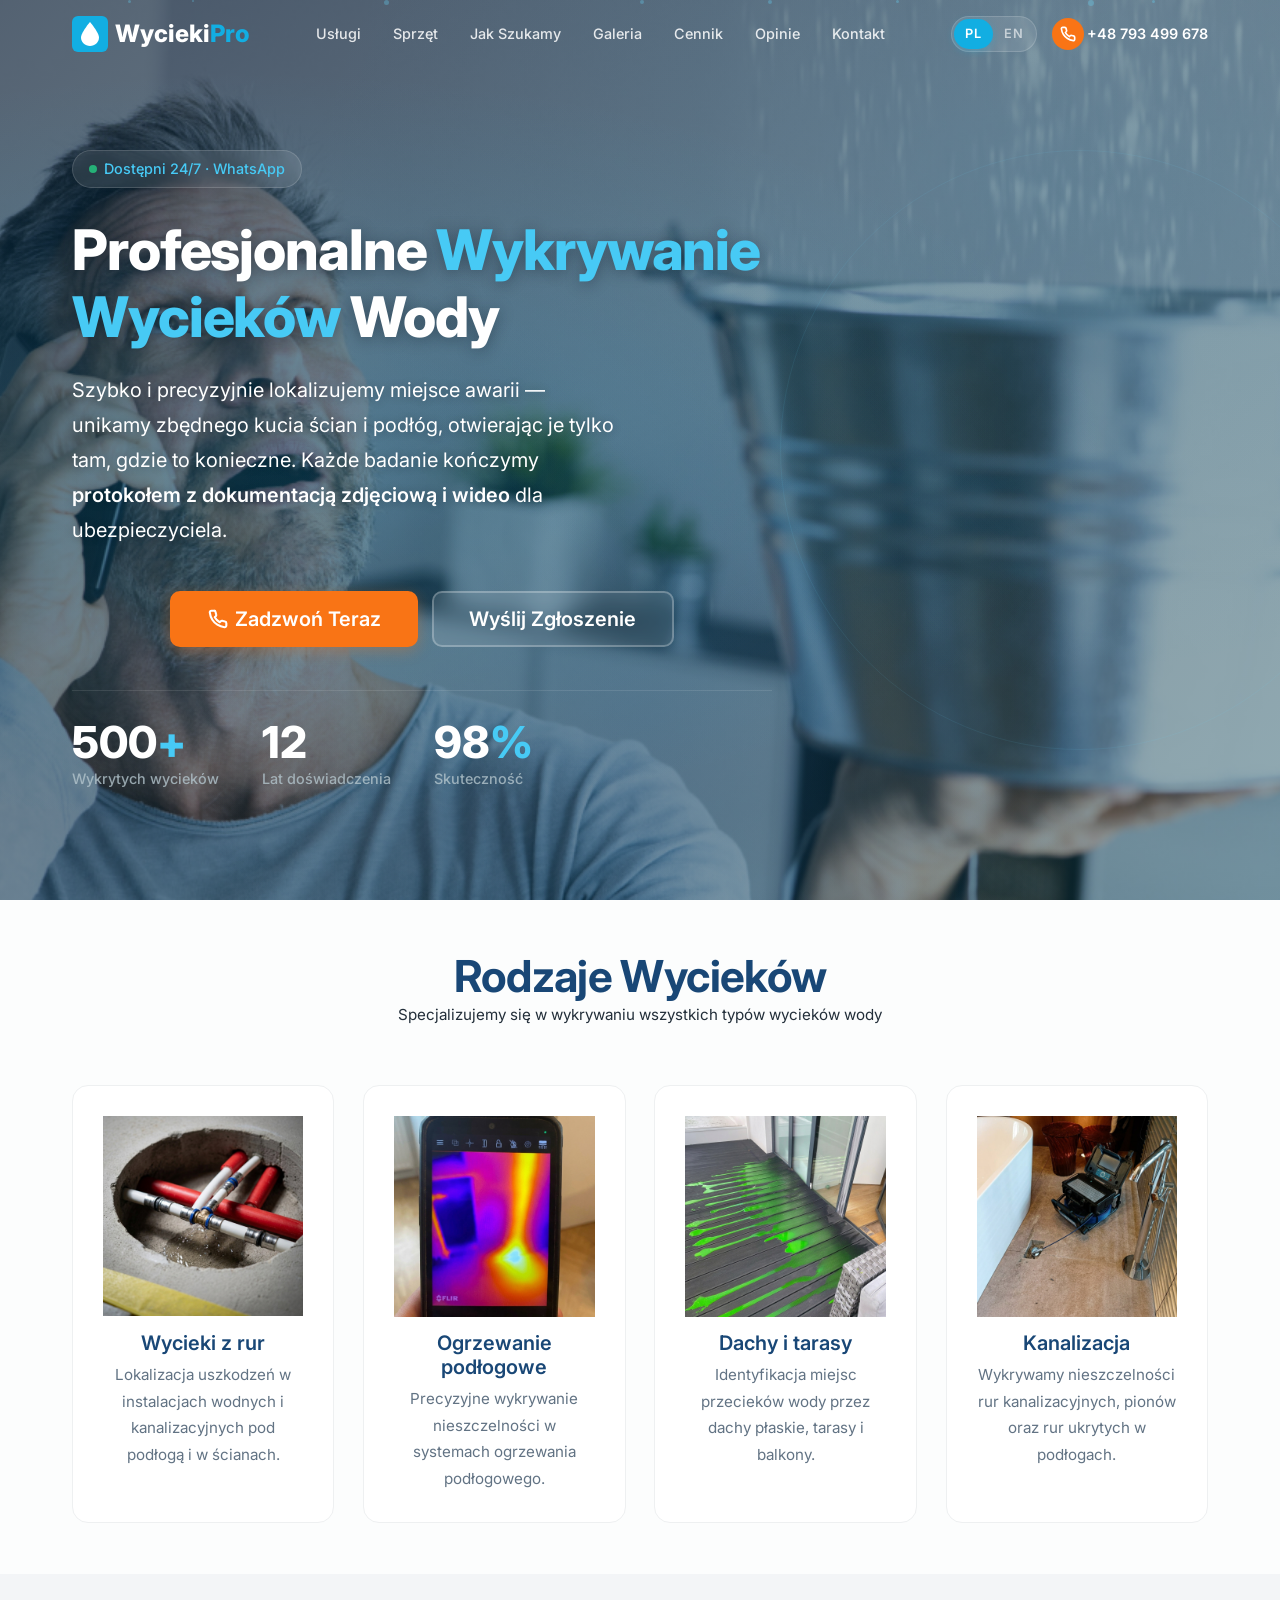
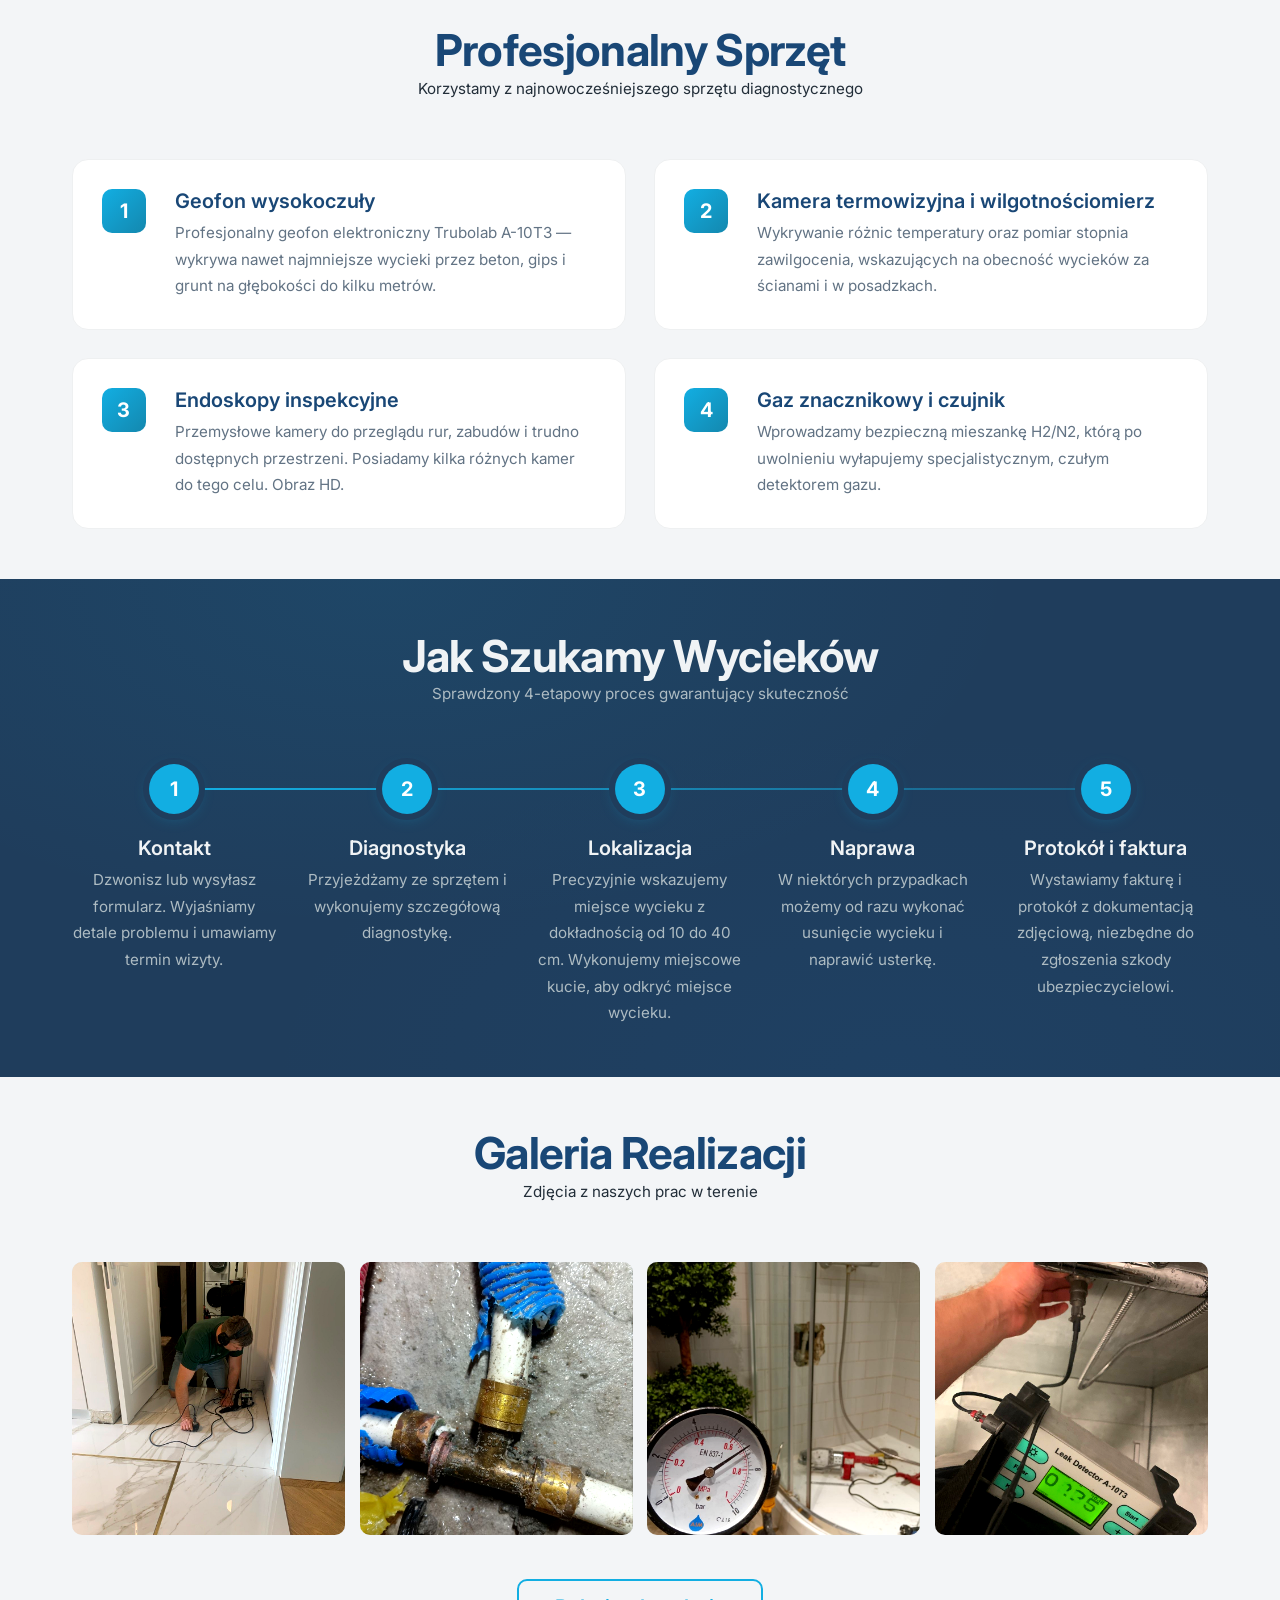
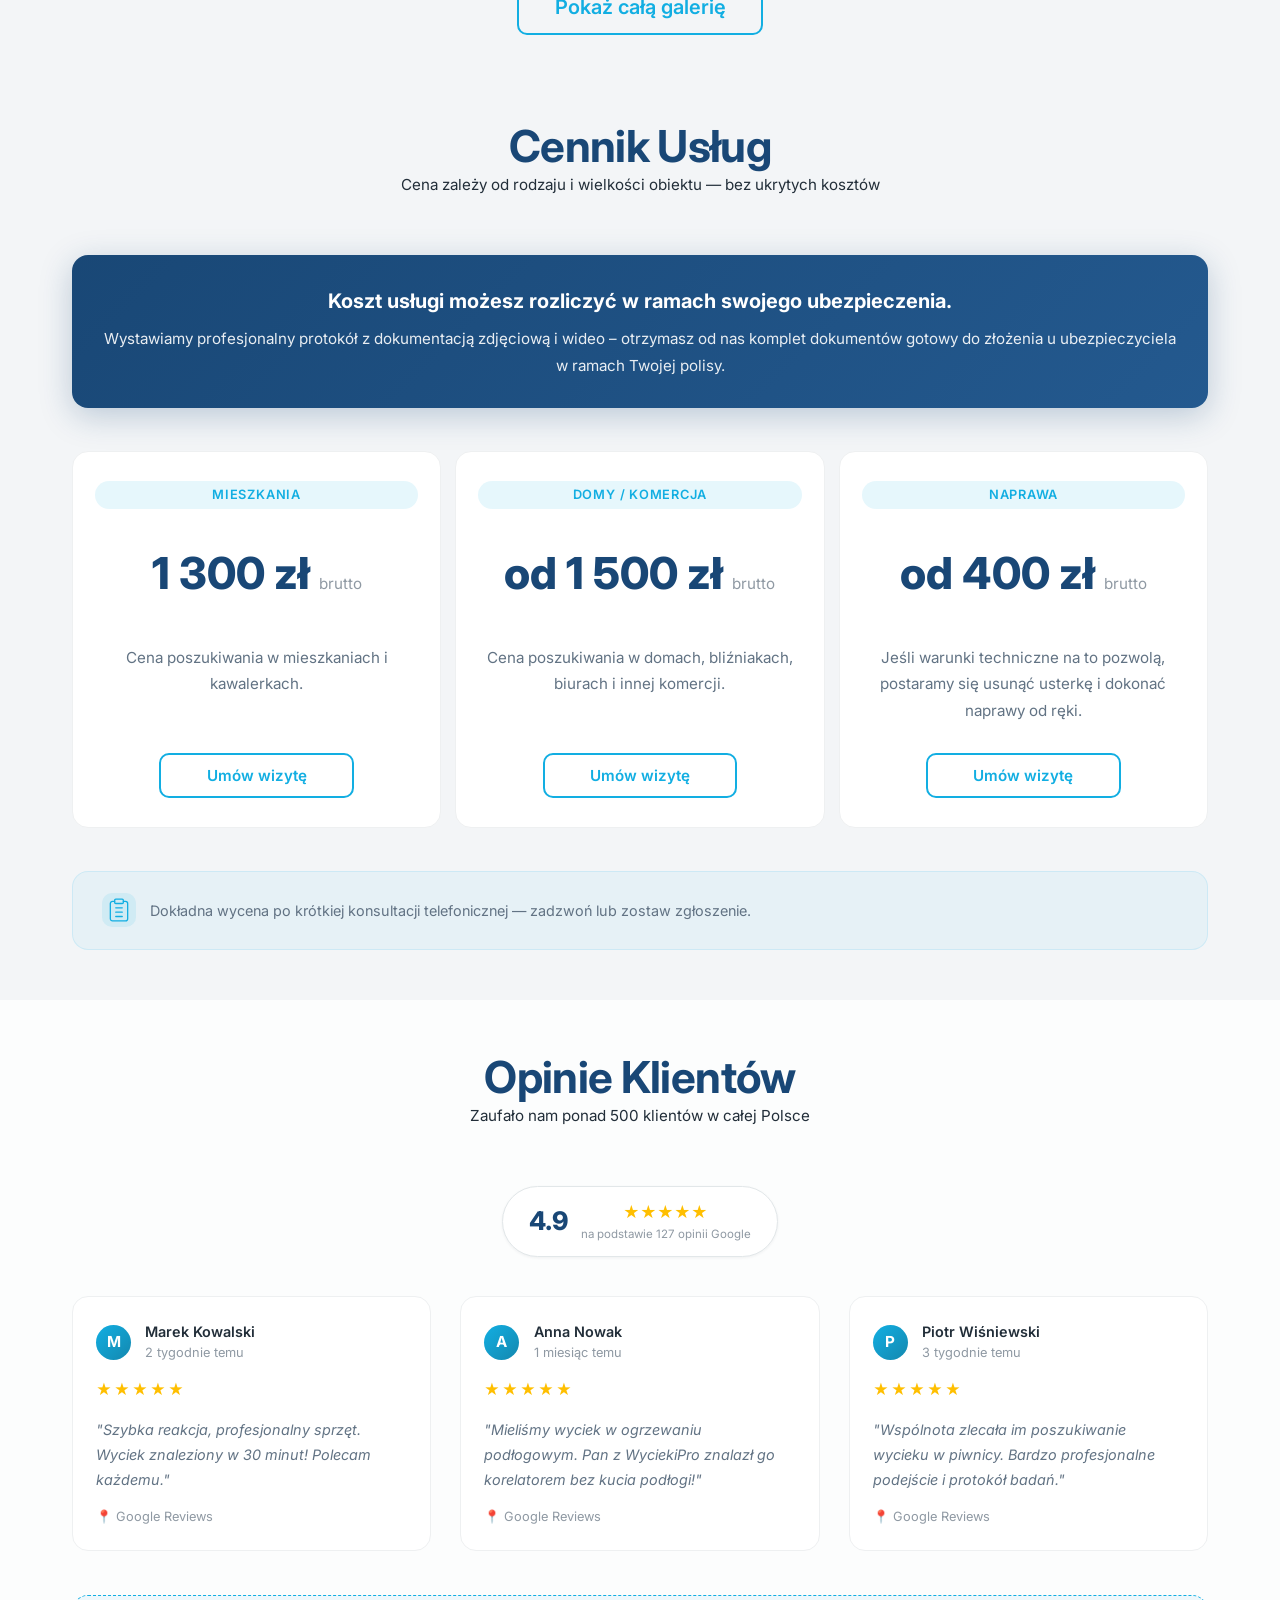
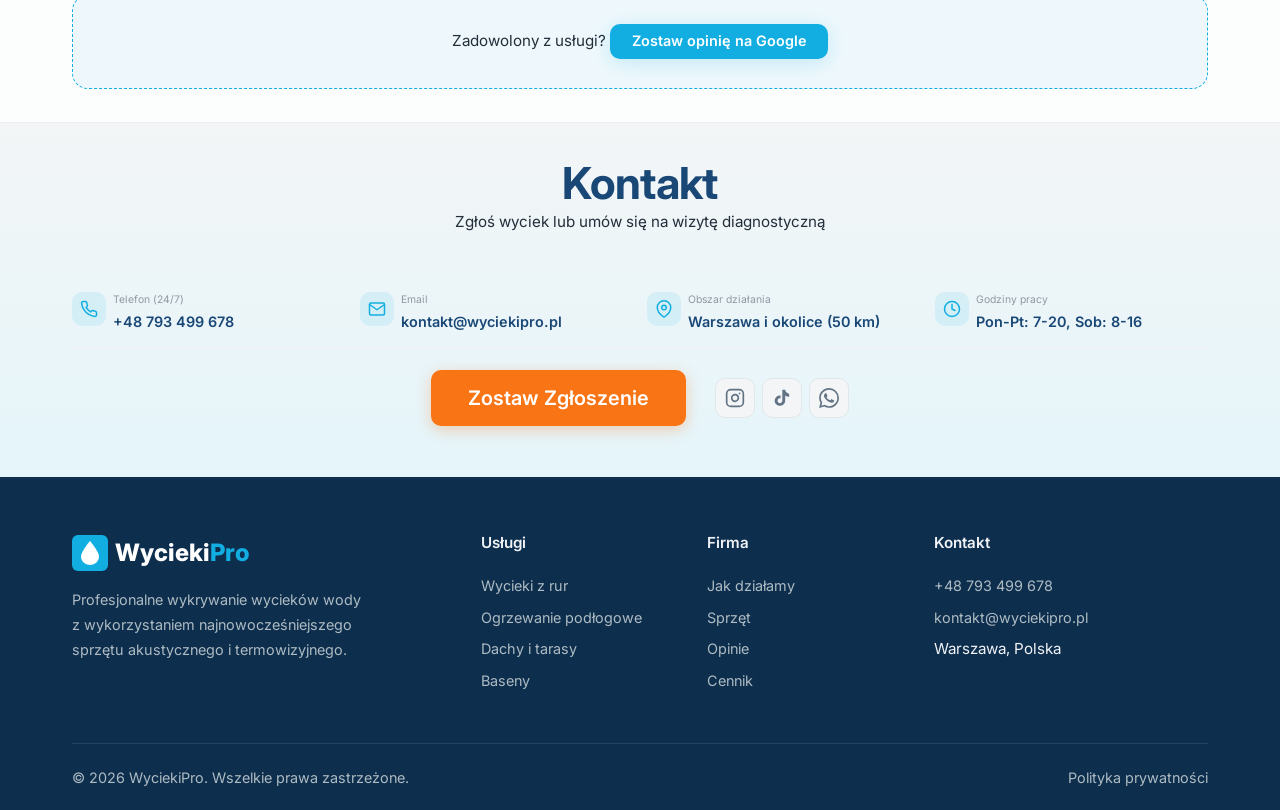
==== index.html @ caeb546f "Removed travel cost banner from pricing section" ====
<!DOCTYPE html>
<html lang="pl">

<head>
  <meta charset="UTF-8">
  <meta name="viewport" content="width=device-width, initial-scale=1.0, viewport-fit=cover">
  <title>WyciekiPro — Profesjonalne Wykrywanie Wycieków Wody</title>
  <meta name="description"
    content="Profesjonalne wykrywanie wycieków wody w Warszawie i okolicach. Nowoczesny sprzęt, szybka reakcja, bezinwazyjne metody. Zadzwoń teraz!">
  <link rel="canonical" href="https://wyciekipro.pl/">
  
  <!-- Open Graph -->
  <meta property="og:title" content="WyciekiPro — Profesjonalne Wykrywanie Wycieków Wody">
  <meta property="og:description" content="Profesjonalne wykrywanie wycieków wody w Warszawie i okolicach. Nowoczesny sprzęt, szybka reakcja, bezinwazyjne metody. Zadzwoń teraz!">
  <meta property="og:type" content="website">
  <meta property="og:url" content="https://wyciekipro.pl/">
  <meta property="og:image" content="https://wyciekipro.pl/images/hero/hero_pc@1x.jpg">

  <!-- JSON-LD LocalBusiness -->
  <script type="application/ld+json">
  {
    "@context": "https://schema.org",
    "@type": "PlumbingService",
    "name": "WyciekiPro",
    "image": "https://wyciekipro.pl/images/hero/hero_pc@1x.jpg",
    "@id": "https://wyciekipro.pl/",
    "url": "https://wyciekipro.pl/",
    "telephone": "+48793499678",
    "email": "kontakt@wyciekipro.pl",
    "address": {
      "@type": "PostalAddress",
      "addressLocality": "Warszawa",
      "addressCountry": "PL"
    },
    "areaServed": [
      {
        "@type": "City",
        "name": "Warszawa"
      },
      {
        "@type": "Country",
        "name": "Poland"
      }
    ],
    "openingHoursSpecification": {
      "@type": "OpeningHoursSpecification",
      "dayOfWeek": ["Monday", "Tuesday", "Wednesday", "Thursday", "Friday", "Saturday", "Sunday"],
      "opens": "00:00",
      "closes": "23:59"
    },
    "priceRange": "$$"
  }
  </script>
  <link rel="icon" type="image/png" sizes="32x32" href="images/favicon/favicon-32x32.png">
  <link rel="icon" type="image/png" sizes="16x16" href="images/favicon/favicon-16x16.png">
  <link rel="shortcut icon" href="images/favicon/favicon.ico">
  <link rel="apple-touch-icon" sizes="180x180" href="images/favicon/apple-touch-icon.png">
  <link rel="preconnect" href="https://fonts.googleapis.com">
  <link rel="preconnect" href="https://fonts.gstatic.com" crossorigin>
  <link href="https://fonts.googleapis.com/css2?family=Inter:wght@400;500;600;700;800&display=swap" rel="stylesheet">
  <!-- CSS -->
  <link rel="stylesheet" href="css/base/reset.css">
  <link rel="stylesheet" href="css/base/variables.css">
  <link rel="stylesheet" href="css/base/typography.css">
  <link rel="stylesheet" href="css/layout/grid.css">
  <link rel="stylesheet" href="css/layout/responsive.css">
  <link rel="stylesheet" href="css/components/buttons.css">
  <link rel="stylesheet" href="css/components/cards.css">
  <link rel="stylesheet" href="css/components/header.css">
  <link rel="stylesheet" href="css/components/hero.css">
  <link rel="stylesheet" href="css/components/services.css">
  <link rel="stylesheet" href="css/components/equipment.css">
  <link rel="stylesheet" href="css/components/process.css">
  <link rel="stylesheet" href="css/components/cases.css">
  <link rel="stylesheet" href="css/components/pricing.css">
  <link rel="stylesheet" href="css/components/gallery.css">
  <link rel="stylesheet" href="css/components/reviews.css">
  <link rel="stylesheet" href="css/components/contact.css">
  <link rel="stylesheet" href="css/components/footer.css">
  <link rel="stylesheet" href="css/animations/animations.css">
</head>

<body>

  <!-- ═══ HEADER ═══ -->
  <header class="header" id="header">
    <div class="container header__inner">
      <a href="#" class="header__logo" id="logo">
        <span class="header__logo-icon">
          <svg width="20" height="24" viewBox="0 0 20 24" fill="none" xmlns="http://www.w3.org/2000/svg"
            aria-hidden="true">
            <path d="M10 0C10 0 1 10.5 1 15.5C1 20.194 5.03 24 10 24C14.97 24 19 20.194 19 15.5C19 10.5 10 0 10 0Z"
              fill="white" />
            <path d="M13.5 18C13.5 16.07 12.43 14.4 10.83 13.56" stroke="rgba(255,255,255,0.4)" stroke-width="1.5"
              stroke-linecap="round" />
          </svg>
        </span>
        <span class="header__logo-text">Wycieki<span>Pro</span></span>
      </a>
      <nav class="nav" id="main-nav">
        <a href="#services" class="nav__link">Usługi</a>
        <a href="#equipment" class="nav__link">Sprzęt</a>
        <a href="#process" class="nav__link">Jak Szukamy</a>
        <a href="galeria.html" class="nav__link">Galeria</a>
        <a href="#pricing" class="nav__link">Cennik</a>
        <a href="#reviews" class="nav__link">Opinie</a>
        <a href="#contact" class="nav__link">Kontakt</a>
      </nav>
      <div class="header__actions">
        <div class="lang-switch" id="lang-switch">
          <button class="lang-switch__btn active" data-lang="pl">PL</button>
          <button class="lang-switch__btn" data-lang="en">EN</button>
        </div>
        <a href="tel:+48793499678" class="header__phone" id="header-phone">
          <span class="header__phone-icon"><svg width="16" height="16" viewBox="0 0 24 24" fill="none" stroke="#fff"
              stroke-width="2.5" stroke-linecap="round" stroke-linejoin="round">
              <path
                d="M22 16.92v3a2 2 0 0 1-2.18 2 19.79 19.79 0 0 1-8.63-3.07 19.5 19.5 0 0 1-6-6 19.79 19.79 0 0 1-3.07-8.67A2 2 0 0 1 4.11 2h3a2 2 0 0 1 2 1.72c.13.81.36 1.6.7 2.81a2 2 0 0 1-.45 2.11L8.09 9.91a16 16 0 0 0 6 6l1.27-1.27a2 2 0 0 1 2.11-.45c1.21.34 2 .57 2.81.7A2 2 0 0 1 22 16.92z" />
            </svg></span>
          <span class="header__phone-number">+48 793 499 678</span>
        </a>
      </div>
      <button class="hamburger" id="hamburger" aria-label="Menu">
        <span></span><span></span><span></span>
      </button>
    </div>
  </header>

  <!-- Mobile Menu -->
  <div class="mobile-menu" id="mobile-menu">
    <a href="#services" class="nav__link">Usługi</a>
    <a href="#equipment" class="nav__link">Sprzęt</a>
    <a href="#process" class="nav__link">Jak Szukamy</a>
    <a href="galeria.html" class="nav__link">Galeria</a>
    <a href="#pricing" class="nav__link">Cennik</a>
    <a href="#reviews" class="nav__link">Opinie</a>
    <a href="#contact" class="nav__link">Kontakt</a>
    <a href="tel:+48793499678" class="btn btn--phone mobile-menu__phone"><svg width="18" height="18" viewBox="0 0 24 24"
        fill="none" stroke="#fff" stroke-width="2.5" stroke-linecap="round" stroke-linejoin="round">
        <path
          d="M22 16.92v3a2 2 0 0 1-2.18 2 19.79 19.79 0 0 1-8.63-3.07 19.5 19.5 0 0 1-6-6 19.79 19.79 0 0 1-3.07-8.67A2 2 0 0 1 4.11 2h3a2 2 0 0 1 2 1.72c.13.81.36 1.6.7 2.81a2 2 0 0 1-.45 2.11L8.09 9.91a16 16 0 0 0 6 6l1.27-1.27a2 2 0 0 1 2.11-.45c1.21.34 2 .57 2.81.7A2 2 0 0 1 22 16.92z" />
      </svg> +48 793 499 678</a>
  </div>

  <!-- ═══ HERO ═══ -->
  <section class="hero" id="hero">
    <div class="hero__bg-image">
      <picture>
        <!-- Mobile (до 576px) -->
        <source media="(max-width: 576px)"
          srcset="images/hero/hero_mobile@1x.jpg 1x, images/hero/hero_mobile@2x.jpg 2x">
        <!-- Tablet (до 1024px) -->
        <source media="(max-width: 1024px)"
          srcset="images/hero/hero_tablet@1x.jpg 1x, images/hero/hero_tablet@2x.jpg 2x">
        <!-- Desktop (fallback) -->
        <img src="images/hero/hero_pc@1x.jpg" srcset="images/hero/hero_pc@1x.jpg 1x, images/hero/hero_pc@2x.jpg 2x"
          alt="Profesjonalne wykrywanie wycieków wody — WyciekiPro" loading="eager" fetchpriority="high">
      </picture>
    </div>
    <div class="hero__drops">
      <div class="drop"></div>
      <div class="drop"></div>
      <div class="drop"></div>
      <div class="drop"></div>
      <div class="drop"></div>
      <div class="drop"></div>
      <div class="drop"></div>
      <div class="drop"></div>
    </div>
    <div class="container">
      <div class="hero__content">
        <div class="hero__badge"><span class="pulse-dot"></span> Dostępni 24/7 · WhatsApp</div>
        <h1 class="hero__title">Profesjonalne <span class="highlight">Wykrywanie Wycieków</span> Wody</h1>
        <p class="hero__subtitle">Szybko i precyzyjnie lokalizujemy miejsce awarii — unikamy zbędnego kucia ścian i
          podłóg, otwierając je tylko tam, gdzie to konieczne. Każde badanie kończymy <strong>protokołem z dokumentacją
            zdjęciową i wideo</strong> dla ubezpieczyciela.</p>
        <div class="hero__cta">
          <a href="tel:+48793499678" class="btn btn--primary btn--lg" id="hero-cta-call"><svg width="20" height="20"
              viewBox="0 0 24 24" fill="none" stroke="#fff" stroke-width="2.5" stroke-linecap="round"
              stroke-linejoin="round">
              <path
                d="M22 16.92v3a2 2 0 0 1-2.18 2 19.79 19.79 0 0 1-8.63-3.07 19.5 19.5 0 0 1-6-6 19.79 19.79 0 0 1-3.07-8.67A2 2 0 0 1 4.11 2h3a2 2 0 0 1 2 1.72c.13.81.36 1.6.7 2.81a2 2 0 0 1-.45 2.11L8.09 9.91a16 16 0 0 0 6 6l1.27-1.27a2 2 0 0 1 2.11-.45c1.21.34 2 .57 2.81.7A2 2 0 0 1 22 16.92z" />
            </svg> Zadzwoń Teraz</a>
          <a href="#contact" class="btn btn--ghost btn--lg" id="hero-cta-form" onclick="openModal(event)">Wyślij
            Zgłoszenie</a>
        </div>

        <div class="hero__stats">
          <div class="stat">
            <div class="stat__number"><span class="counter-animated" data-target="500">0</span><span
                class="accent">+</span></div>
            <div class="stat__label">Wykrytych wycieków</div>
          </div>
          <div class="stat">
            <div class="stat__number"><span class="counter-animated" data-target="12">0</span></div>
            <div class="stat__label">Lat doświadczenia</div>
          </div>
          <div class="stat">
            <div class="stat__number"><span class="counter-animated" data-target="98">0</span><span
                class="accent">%</span></div>
            <div class="stat__label">Skuteczność</div>
          </div>
        </div>
      </div>
    </div>
  </section>

  <!-- ═══ SERVICES ═══ -->
  <section class="services section" id="services">
    <div class="container">
      <div class="section-header reveal">
        <h2>Rodzaje Wycieków</h2>
        <p>Specjalizujemy się w wykrywaniu wszystkich typów wycieków wody</p>
      </div>
      <div class="services__grid reveal-stagger">
        <div class="card card--image">
          <picture>
            <source media="(min-width: 1024px)" srcset="images/pipe_leak_pc.png">
            <source media="(min-width: 768px)" srcset="images/pipe_leak_tablet.png">
            <img src="images/pipe_leak_mobile.png" alt="Wycieki z rur" class="card__img">
          </picture>
          <div class="card__body">
            <h3 class="card__title">Wycieki z rur</h3>
            <p class="card__text">Lokalizacja uszkodzeń w instalacjach wodnych i kanalizacyjnych pod podłogą i w ścianach.</p>
          </div>
        </div>
        <div class="card card--image">
          <img src="images/heating.png" alt="Ogrzewanie podłogowe" class="card__img">
          <div class="card__body">
            <h3 class="card__title">Ogrzewanie podłogowe</h3>
            <p class="card__text">Precyzyjne wykrywanie nieszczelności w systemach ogrzewania podłogowego.</p>
          </div>
        </div>
        <div class="card card--image">
          <img src="images/roof.png" alt="Dachy i tarasy" class="card__img">
          <div class="card__body">
            <h3 class="card__title">Dachy i tarasy</h3>
            <p class="card__text">Identyfikacja miejsc przecieków wody przez dachy płaskie, tarasy i balkony.</p>
          </div>
        </div>
        <div class="card card--image">
          <img src="images/sewer.png" alt="Kanalizacja" class="card__img">
          <div class="card__body">
            <h3 class="card__title">Kanalizacja</h3>
            <p class="card__text">Wykrywamy nieszczelności rur kanalizacyjnych, pionów oraz rur ukrytych w podłogach.</p>
          </div>
        </div>
      </div>
    </div>
  </section>

  <!-- ═══ EQUIPMENT ═══ -->
  <section class="equipment section section--alt" id="equipment">
    <div class="container">
      <div class="section-header reveal">
        <h2>Profesjonalny Sprzęt</h2>
        <p>Korzystamy z najnowocześniejszego sprzętu diagnostycznego</p>
      </div>
      <div class="equipment__grid reveal-stagger">
        <div class="equipment__card">
          <div class="equipment__card-number">1</div>
          <div class="equipment__card-content">
            <h3 class="equipment__card-title">Geofon wysokoczuły</h3>
            <p class="equipment__card-text">Profesjonalny geofon elektroniczny Trubolab A-10T3 — wykrywa nawet
              najmniejsze
              wycieki przez beton, gips i grunt na głębokości do kilku metrów.</p>
          </div>
        </div>
        <div class="equipment__card">
          <div class="equipment__card-number">2</div>
          <div class="equipment__card-content">
            <h3 class="equipment__card-title">Kamera termowizyjna i wilgotnościomierz</h3>
            <p class="equipment__card-text">Wykrywanie różnic temperatury oraz pomiar stopnia zawilgocenia, wskazujących na obecność wycieków za ścianami i w posadzkach.</p>
          </div>
        </div>
        <div class="equipment__card">
          <div class="equipment__card-number">3</div>
          <div class="equipment__card-content">
            <h3 class="equipment__card-title">Endoskopy inspekcyjne</h3>
            <p class="equipment__card-text">Przemysłowe kamery do przeglądu rur, zabudów i trudno dostępnych przestrzeni. Posiadamy kilka różnych kamer do tego celu. Obraz HD.</p>
          </div>
        </div>
        <div class="equipment__card">
          <div class="equipment__card-number">4</div>
          <div class="equipment__card-content">
            <h3 class="equipment__card-title">Gaz znacznikowy i czujnik</h3>
            <p class="equipment__card-text">Wprowadzamy bezpieczną mieszankę H2/N2, którą po uwolnieniu wyłapujemy specjalistycznym, czułym detektorem gazu.</p>
          </div>
        </div>
      </div>
    </div>
  </section>

  <!-- ═══ PROCESS ═══ -->
  <section class="process section" id="process">
    <div class="container">
      <div class="section-header reveal">
        <h2 style="color: var(--color-text-on-dark);">Jak Szukamy Wycieków</h2>
        <p style="color: var(--color-text-on-dark-muted);">Sprawdzony 4-etapowy proces gwarantujący skuteczność</p>
      </div>
      <div class="process__timeline reveal-stagger">
        <div class="process__step">
          <div class="process__step-number">1</div>
          <h3 class="process__step-title">Kontakt</h3>
          <p class="process__step-text">Dzwonisz lub wysyłasz formularz. Wyjaśniamy detale problemu i umawiamy termin wizyty.</p>
        </div>
        <div class="process__step">
          <div class="process__step-number">2</div>
          <h3 class="process__step-title">Diagnostyka</h3>
          <p class="process__step-text">Przyjeżdżamy ze sprzętem i wykonujemy szczegółową diagnostykę.</p>
        </div>
        <div class="process__step">
          <div class="process__step-number">3</div>
          <h3 class="process__step-title">Lokalizacja</h3>
          <p class="process__step-text">Precyzyjnie wskazujemy miejsce wycieku z dokładnością od 10 do 40 cm. Wykonujemy miejscowe kucie, aby odkryć miejsce wycieku.</p>
        </div>
        <div class="process__step">
          <div class="process__step-number">4</div>
          <h3 class="process__step-title">Naprawa</h3>
          <p class="process__step-text">W niektórych przypadkach możemy od razu wykonać usunięcie wycieku i naprawić usterkę.</p>
        </div>
        <div class="process__step">
          <div class="process__step-number">5</div>
          <h3 class="process__step-title">Protokół i faktura</h3>
          <p class="process__step-text">Wystawiamy fakturę i protokół z dokumentacją zdjęciową, niezbędne do zgłoszenia szkody ubezpieczycielowi.</p>
        </div>
      </div>
    </div>
  </section>

  <!-- ═══ GALLERY ═══ -->
  <section class="gallery section" id="gallery">
    <div class="container">
      <div class="section-header reveal">
        <h2>Galeria Realizacji</h2>
        <p>Zdjęcia z naszych prac w terenie</p>
      </div>
      <div class="gallery__grid reveal-stagger">
        <div class="gallery__item" onclick="openLightbox(this)">
          <img src="images/gallery/profesjonalna-lokalizacja-wyciekow.jpg" alt="Profesjonalna lokalizacja wycieków" loading="lazy" onload="this.classList.add('loaded')">
          <span class="gallery__item-label">Profesjonalna lokalizacja</span>
        </div>
        <div class="gallery__item" onclick="openLightbox(this)">
          <img src="images/gallery/pekniety-trojnik-wyciek.jpg" alt="Pęknięty trójnik wyciek" loading="lazy" onload="this.classList.add('loaded')">
          <span class="gallery__item-label">Pęknięty trójnik</span>
        </div>
        <div class="gallery__item" onclick="openLightbox(this)">
          <img src="images/gallery/wyciek-w-scianie.jpg" alt="Wyciek w ścianie" loading="lazy" onload="this.classList.add('loaded')">
          <span class="gallery__item-label">Wyciek w ścianie</span>
        </div>
        <div class="gallery__item" onclick="openLightbox(this)">
          <img src="images/gallery/skuteczne-wykrywanie-geofonem.jpg" alt="Skuteczne wykrywanie geofonem" loading="lazy" onload="this.classList.add('loaded')">
          <span class="gallery__item-label">Skuteczne wykrywanie</span>
        </div>
      </div>
      <div class="gallery__cta reveal" style="text-align: center; margin-top: var(--space-2xl);">
        <a href="galeria.html" class="btn btn--outline btn--lg">Pokaż całą galerię</a>
      </div>
    </div>
  </section>

  <!-- Lightbox -->
  <div class="lightbox" id="lightbox">
    <button class="lightbox__close" onclick="closeLightbox()">✕</button>
    <button class="lightbox__nav lightbox__nav--prev" onclick="prevGalleryImage(event)" aria-label="Poprzednie">❮</button>
    <img class="lightbox__img" id="lightbox-img" src="" alt="">
    <button class="lightbox__nav lightbox__nav--next" onclick="nextGalleryImage(event)" aria-label="Następne">❯</button>
    <div class="lightbox__caption" id="lightbox-caption"></div>
  </div>

  <!-- ═══ PRICING ═══ -->
  <section class="pricing section section--alt" id="pricing">
    <div class="container">
      <div class="section-header reveal">
        <h2>Cennik Usług</h2>
        <p>Cena zależy od rodzaju i wielkości obiektu — bez ukrytych kosztów</p>
      </div>

      <!-- Insurance info banner -->
      <div class="pricing__insurance reveal">
        <div class="pricing__insurance-text">
          <strong>Koszt usługi możesz rozliczyć w ramach swojego ubezpieczenia.</strong>
          Wystawiamy profesjonalny protokół z dokumentacją zdjęciową i wideo – otrzymasz od nas komplet dokumentów
          gotowy do złożenia u ubezpieczyciela w ramach Twojej polisy.
        </div>
      </div>

      <!-- 3 pricing cards -->
      <div class="pricing__grid reveal-stagger">

        <!-- Card 1: Residential -->
        <div class="card card--pricing">
          <div class="pricing__tag">Mieszkania</div>
          <div class="card__price">1 300 zł <span>brutto</span></div>
          <p class="card__desc">Cena poszukiwania w mieszkaniach i kawalerkach.</p>
          <a href="#" class="btn btn--outline" onclick="openModal(event)">Umów wizytę</a>
        </div>

        <!-- Card 2: House / Commercial -->
        <div class="card card--pricing">
          <div class="pricing__tag">Domy / komercja</div>
          <div class="card__price">od 1 500 zł <span>brutto</span></div>
          <p class="card__desc">Cena poszukiwania w domach, bliźniakach, biurach i innej komercji.</p>
          <a href="#" class="btn btn--outline" onclick="openModal(event)">Umów wizytę</a>
        </div>

        <!-- Card 3: Repair -->
        <div class="card card--pricing">
          <div class="pricing__tag">Naprawa</div>
          <div class="card__price">od 400 zł <span>brutto</span></div>
          <p class="card__desc">Jeśli warunki techniczne na to pozwolą, postaramy się usunąć usterkę i dokonać naprawy od ręki.</p>
          <a href="#" class="btn btn--outline" onclick="openModal(event)">Umów wizytę</a>
        </div>

      </div>

      <!-- Travel & footer notes -->
      <div class="pricing__notes reveal">

        <div class="pricing__note-item">
          <span class="pricing__note-icon"><svg width="26" height="26" viewBox="0 0 24 24" fill="none" stroke="currentColor" stroke-width="1.2" stroke-linecap="round" stroke-linejoin="round"><path d="M16 4h2a2 2 0 0 1 2 2v14a2 2 0 0 1-2 2H6a2 2 0 0 1-2-2V6a2 2 0 0 1 2-2h2"/><rect x="8" y="2" width="8" height="4" rx="1" ry="1"/><path d="M9 14h6"/><path d="M9 18h6"/><path d="M9 10h6"/></svg></span>
          <span>Dokładna wycena po krótkiej konsultacji telefonicznej — zadzwoń lub zostaw zgłoszenie.</span>
        </div>
      </div>

    </div>
  </section>

  <!-- ═══ REVIEWS ═══ -->
  <section class="reviews section" id="reviews">
    <div class="container">
      <div class="section-header reveal">
        <h2>Opinie Klientów</h2>
        <p>Zaufało nam ponad 500 klientów w całej Polsce</p>
      </div>
      <div class="reviews__summary reveal">
        <div class="reviews__rating">
          <span class="reviews__rating-number">4.9</span>
          <div>
            <div class="reviews__rating-stars">★★★★★</div>
            <div class="reviews__rating-count">na podstawie 127 opinii Google</div>
          </div>
        </div>
      </div>
      <div class="reviews__grid reveal-stagger">
        <div class="review-card">
          <div class="review-card__header">
            <div class="review-card__avatar">M</div>
            <div>
              <div class="review-card__name">Marek Kowalski</div>
              <div class="review-card__date">2 tygodnie temu</div>
            </div>
          </div>
          <div class="review-card__stars">★★★★★</div>
          <p class="review-card__text">"Szybka reakcja, profesjonalny sprzęt. Wyciek znaleziony w 30 minut! Polecam
            każdemu."</p>
          <div class="review-card__source">📍 Google Reviews</div>
        </div>
        <div class="review-card">
          <div class="review-card__header">
            <div class="review-card__avatar">A</div>
            <div>
              <div class="review-card__name">Anna Nowak</div>
              <div class="review-card__date">1 miesiąc temu</div>
            </div>
          </div>
          <div class="review-card__stars">★★★★★</div>
          <p class="review-card__text">"Mieliśmy wyciek w ogrzewaniu podłogowym. Pan z WyciekiPro znalazł go korelatorem
            bez kucia podłogi!"</p>
          <div class="review-card__source">📍 Google Reviews</div>
        </div>
        <div class="review-card">
          <div class="review-card__header">
            <div class="review-card__avatar">P</div>
            <div>
              <div class="review-card__name">Piotr Wiśniewski</div>
              <div class="review-card__date">3 tygodnie temu</div>
            </div>
          </div>
          <div class="review-card__stars">★★★★★</div>
          <p class="review-card__text">"Wspólnota zlecała im poszukiwanie wycieku w piwnicy. Bardzo profesjonalne
            podejście i protokół badań."</p>
          <div class="review-card__source">📍 Google Reviews</div>
        </div>
      </div>
      <div class="reviews__cta reveal">
        <p>Zadowolony z usługi? <a href="#" class="btn btn--secondary btn--sm">Zostaw opinię na Google</a></p>
      </div>
    </div>
  </section>

  <!-- ═══ CONTACT ═══ -->
  <section class="contact section section--alt" id="contact">
    <div class="container">
      <div class="section-header reveal">
        <h2>Kontakt</h2>
        <p>Zgłoś wyciek lub umów się na wizytę diagnostyczną</p>
      </div>
      <div class="contact__compact reveal">
        <div class="contact-info contact-info--row">
          <div class="contact-info__item">
            <div class="contact-info__icon"><svg width="18" height="18" viewBox="0 0 24 24" fill="none"
                stroke="currentColor" stroke-width="2" stroke-linecap="round" stroke-linejoin="round">
                <path
                  d="M22 16.92v3a2 2 0 0 1-2.18 2 19.79 19.79 0 0 1-8.63-3.07 19.5 19.5 0 0 1-6-6 19.79 19.79 0 0 1-3.07-8.67A2 2 0 0 1 4.11 2h3a2 2 0 0 1 2 1.72c.13.81.36 1.6.7 2.81a2 2 0 0 1-.45 2.11L8.09 9.91a16 16 0 0 0 6 6l1.27-1.27a2 2 0 0 1 2.11-.45c1.21.34 2 .57 2.81.7A2 2 0 0 1 22 16.92z" />
              </svg></div>
            <div>
              <div class="contact-info__label">Telefon (24/7)</div>
              <div class="contact-info__value"><a href="tel:+48793499678">+48 793 499 678</a></div>
            </div>
          </div>
          <div class="contact-info__item">
            <div class="contact-info__icon"><svg width="18" height="18" viewBox="0 0 24 24" fill="none"
                stroke="currentColor" stroke-width="2" stroke-linecap="round" stroke-linejoin="round">
                <path d="M4 4h16c1.1 0 2 .9 2 2v12c0 1.1-.9 2-2 2H4c-1.1 0-2-.9-2-2V6c0-1.1.9-2 2-2z" />
                <polyline points="22,6 12,13 2,6" />
              </svg></div>
            <div>
              <div class="contact-info__label">Email</div>
              <div class="contact-info__value"><a href="mailto:kontakt@wyciekipro.pl">kontakt@wyciekipro.pl</a></div>
            </div>
          </div>
          <div class="contact-info__item">
            <div class="contact-info__icon"><svg width="18" height="18" viewBox="0 0 24 24" fill="none"
                stroke="currentColor" stroke-width="2" stroke-linecap="round" stroke-linejoin="round">
                <path d="M21 10c0 7-9 13-9 13s-9-6-9-13a9 9 0 0 1 18 0z" />
                <circle cx="12" cy="10" r="3" />
              </svg></div>
            <div>
              <div class="contact-info__label">Obszar działania</div>
              <div class="contact-info__value">Warszawa i okolice (50 km)</div>
            </div>
          </div>
          <div class="contact-info__item">
            <div class="contact-info__icon"><svg width="18" height="18" viewBox="0 0 24 24" fill="none"
                stroke="currentColor" stroke-width="2" stroke-linecap="round" stroke-linejoin="round">
                <circle cx="12" cy="12" r="10" />
                <polyline points="12 6 12 12 16 14" />
              </svg></div>
            <div>
              <div class="contact-info__label">Godziny pracy</div>
              <div class="contact-info__value">Pon-Pt: 7-20, Sob: 8-16</div>
            </div>
          </div>
        </div>
        <div class="contact__cta">
          <button class="btn btn--primary btn--lg" onclick="openModal(event)">Zostaw Zgłoszenie</button>
          <div class="contact-socials">
            <a href="https://www.instagram.com/hydro_fixx" target="_blank" class="social-link" aria-label="Instagram">
              <svg width="20" height="20" viewBox="0 0 24 24" fill="none" stroke="currentColor" stroke-width="2"
                stroke-linecap="round" stroke-linejoin="round">
                <rect x="2" y="2" width="20" height="20" rx="5" ry="5" />
                <path d="M16 11.37A4 4 0 1 1 12.63 8 4 4 0 0 1 16 11.37z" />
                <line x1="17.5" y1="6.5" x2="17.51" y2="6.5" />
              </svg>
            </a>
            <a href="https://www.tiktok.com/@wyciekipro" target="_blank" class="social-link" aria-label="TikTok">
              <svg width="20" height="20" viewBox="0 0 24 24" fill="currentColor">
                <path
                  d="M19.59 6.69a4.83 4.83 0 0 1-3.77-4.25V2h-3.45v13.67a2.89 2.89 0 0 1-2.88 2.5 2.89 2.89 0 0 1-2.89-2.89 2.89 2.89 0 0 1 2.89-2.89c.28 0 .54.04.79.1v-3.5a6.37 6.37 0 0 0-.79-.05A6.34 6.34 0 0 0 3.15 15a6.34 6.34 0 0 0 6.34 6.34 6.34 6.34 0 0 0 6.34-6.34V9.07a8.16 8.16 0 0 0 4.76 1.52v-3.4a4.85 4.85 0 0 1-1-.5z" />
              </svg>
            </a>
            <a href="https://wa.me/48793499678" target="_blank" class="social-link" aria-label="WhatsApp">
              <svg width="20" height="20" viewBox="0 0 24 24" fill="currentColor">
                <path
                  d="M17.472 14.382c-.297-.149-1.758-.867-2.03-.967-.273-.099-.471-.148-.67.15-.197.297-.767.966-.94 1.164-.173.199-.347.223-.644.075-.297-.15-1.255-.463-2.39-1.475-.883-.788-1.48-1.761-1.653-2.059-.173-.297-.018-.458.13-.606.134-.133.298-.347.446-.52.149-.174.198-.298.298-.497.099-.198.05-.371-.025-.52-.075-.149-.669-1.612-.916-2.207-.242-.579-.487-.5-.669-.51-.173-.008-.371-.01-.57-.01-.198 0-.52.074-.792.372-.272.297-1.04 1.016-1.04 2.479 0 1.462 1.065 2.875 1.213 3.074.149.198 2.096 3.2 5.077 4.487.709.306 1.262.489 1.694.625.712.227 1.36.195 1.871.118.571-.085 1.758-.719 2.006-1.413.248-.694.248-1.289.173-1.413-.074-.124-.272-.198-.57-.347m-5.421 7.403h-.004a9.87 9.87 0 0 1-5.031-1.378l-.361-.214-3.741.982.998-3.648-.235-.374a9.86 9.86 0 0 1-1.51-5.26c.001-5.45 4.436-9.884 9.888-9.884 2.64 0 5.122 1.03 6.988 2.898a9.825 9.825 0 0 1 2.893 6.994c-.003 5.45-4.437 9.884-9.885 9.884m8.413-18.297A11.815 11.815 0 0 0 12.05 0C5.495 0 .16 5.335.157 11.892c0 2.096.547 4.142 1.588 5.945L.057 24l6.305-1.654a11.882 11.882 0 0 0 5.683 1.448h.005c6.554 0 11.89-5.335 11.893-11.893a11.821 11.821 0 0 0-3.48-8.413z" />
              </svg>
            </a>
          </div>
        </div>
      </div>
    </div>
  </section>

  <!-- ═══ MODAL FORM ═══ -->
  <div class="modal-overlay" id="modal-form">
    <div class="modal">
      <button class="modal__close" onclick="closeModal()" aria-label="Zamknij">✕</button>
      <h3 class="modal__title">Zostaw zgłoszenie</h3>
      <p class="modal__subtitle">Oddzwonimy w ciągu 30 minut</p>
      <form class="modal__form" id="modal-contact-form">
        <div class="form-group">
          <input type="text" id="modal-name" name="name" placeholder="Imię" required>
        </div>
        <div class="form-group">
          <input type="tel" id="modal-phone" name="phone" placeholder="+48 XXX XXX XXX" required>
        </div>
        <div class="form-group">
          <input type="text" id="modal-city" name="city" placeholder="Miasto / miejscowość" required>
        </div>
        <div class="form-group">
          <textarea id="modal-message" name="message" placeholder="Krótki opis problemu (opcjonalnie)" rows="2"></textarea>
        </div>
        <div class="form-group">
          <label class="modal__contact-label">Wygodny sposób kontaktu:</label>
          <div class="modal__contact-methods">
            <label class="modal__method"><input type="radio" name="contact_method" value="whatsapp" checked>
              WhatsApp</label>
            <label class="modal__method"><input type="radio" name="contact_method" value="phone"> Telefon</label>
          </div>
        </div>
        <button type="submit" class="btn btn--primary btn--lg modal__submit">Wyślij</button>
      </form>
    </div>
  </div>

  <!-- ═══ FOOTER ═══ -->
  <footer class="footer" id="footer">
    <div class="container">
      <div class="footer__top">
        <div>
          <a href="#" class="header__logo" style="color:#fff;">
            <span class="header__logo-icon">
              <svg width="20" height="24" viewBox="0 0 20 24" fill="none" xmlns="http://www.w3.org/2000/svg"
                aria-hidden="true">
                <path d="M10 0C10 0 1 10.5 1 15.5C1 20.194 5.03 24 10 24C14.97 24 19 20.194 19 15.5C19 10.5 10 0 10 0Z"
                  fill="white" />
                <path d="M13.5 18C13.5 16.07 12.43 14.4 10.83 13.56" stroke="rgba(255,255,255,0.4)" stroke-width="1.5"
                  stroke-linecap="round" />
              </svg>
            </span>
            <span class="header__logo-text">Wycieki<span>Pro</span></span>
          </a>
          <p class="footer__brand-text">Profesjonalne wykrywanie wycieków wody z wykorzystaniem najnowocześniejszego
            sprzętu akustycznego i termowizyjnego.</p>
        </div>
        <div>
          <h4 class="footer__heading">Usługi</h4>
          <ul class="footer__links">
            <li><a href="#services">Wycieki z rur</a></li>
            <li><a href="#services">Ogrzewanie podłogowe</a></li>
            <li><a href="#services">Dachy i tarasy</a></li>
            <li><a href="#services">Baseny</a></li>
          </ul>
        </div>
        <div>
          <h4 class="footer__heading">Firma</h4>
          <ul class="footer__links">
            <li><a href="#process">Jak działamy</a></li>
            <li><a href="#equipment">Sprzęt</a></li>
            <li><a href="#reviews">Opinie</a></li>
            <li><a href="#pricing">Cennik</a></li>
          </ul>
        </div>
        <div>
          <h4 class="footer__heading">Kontakt</h4>
          <ul class="footer__links">
            <li><a href="tel:+48793499678">+48 793 499 678</a></li>
            <li><a href="mailto:kontakt@wyciekipro.pl">kontakt@wyciekipro.pl</a></li>
            <li>Warszawa, Polska</li>
          </ul>
        </div>
      </div>
      <div class="footer__bottom">
        <span>© 2026 WyciekiPro. Wszelkie prawa zastrzeżone.</span>
        <span>Polityka prywatności</span>
      </div>
    </div>
  </footer>


  <script src="js/main.js"></script>
</body>

</html>
---- css/base/variables.css ----
/* ==========================================================================
   WyciekiPro — Design Tokens (CSS Custom Properties)
   Light aqua/water theme — professional, clean, trustworthy
   ========================================================================== */

:root {
  /* ── Color Palette ─────────────────────────────────────────────────── */
  
  /* Primary — Deep professional blue (trust & reliability) */
  --color-primary: hsl(210, 65%, 28%);
  --color-primary-light: hsl(210, 55%, 40%);
  --color-primary-dark: hsl(210, 70%, 18%);
  
  /* Accent — Aqua/Cyan (water, freshness, clarity) */
  --color-accent: hsl(195, 85%, 48%);
  --color-accent-light: hsl(195, 90%, 62%);
  --color-accent-dark: hsl(195, 80%, 38%);
  --color-accent-glow: hsla(195, 100%, 55%, 0.3);
  
  /* CTA / Emergency — Warm amber/orange */
  --color-cta: hsl(25, 95%, 53%);
  --color-cta-hover: hsl(25, 95%, 60%);
  --color-cta-dark: hsl(25, 90%, 45%);
  
  /* Success */
  --color-success: hsl(155, 65%, 42%);
  
  /* Backgrounds — Light, airy, water-inspired */
  --color-bg: hsl(200, 20%, 99%);
  --color-bg-alt: hsl(200, 18%, 96%);
  --color-bg-card: hsl(0, 0%, 100%);
  --color-bg-hero: linear-gradient(135deg, hsl(210, 65%, 28%) 0%, hsl(200, 55%, 35%) 50%, hsl(195, 60%, 42%) 100%);
  --color-bg-section-dark: hsl(210, 50%, 24%);
  
  /* Text */
  --color-text: hsl(210, 25%, 18%);
  --color-text-light: hsl(210, 15%, 45%);
  --color-text-muted: hsl(210, 10%, 60%);
  --color-text-on-dark: hsl(200, 20%, 95%);
  --color-text-on-dark-muted: hsl(200, 15%, 72%);
  
  /* Borders & Shadows */
  --color-border: hsl(200, 15%, 90%);
  --color-border-light: hsl(200, 10%, 94%);
  --shadow-sm: 0 1px 3px hsla(210, 30%, 15%, 0.06);
  --shadow-md: 0 4px 12px hsla(210, 30%, 15%, 0.08);
  --shadow-lg: 0 8px 30px hsla(210, 30%, 15%, 0.12);
  --shadow-xl: 0 16px 50px hsla(210, 30%, 15%, 0.15);
  --shadow-accent: 0 4px 20px hsla(195, 85%, 48%, 0.2);
  --shadow-card-hover: 0 12px 40px hsla(195, 85%, 48%, 0.15);
  
  /* ── Typography ────────────────────────────────────────────────────── */
  --font-heading: 'Inter', 'Segoe UI', system-ui, -apple-system, sans-serif;
  --font-body: 'Inter', 'Segoe UI', system-ui, -apple-system, sans-serif;
  --font-mono: 'Roboto Mono', 'Consolas', monospace;
  
  /* Font sizes — fluid scale */
  --text-xs: clamp(0.7rem, 0.65rem + 0.25vw, 0.8rem);
  --text-sm: clamp(0.8rem, 0.75rem + 0.25vw, 0.9rem);
  --text-base: clamp(0.81rem, 0.77rem + 0.25vw, 0.95rem); /* Reduced 15% mobile, 10% PC */
  --text-lg: clamp(1.1rem, 1rem + 0.5vw, 1.25rem);
  --text-xl: clamp(1.25rem, 1.1rem + 0.75vw, 1.5rem);
  --text-2xl: clamp(1.5rem, 1.25rem + 1.25vw, 2rem);
  --text-3xl: clamp(1.85rem, 1.5rem + 1.75vw, 2.75rem);
  --text-4xl: clamp(2.25rem, 1.75rem + 2.5vw, 3.5rem);
  
  /* Font weights */
  --fw-regular: 400;
  --fw-medium: 500;
  --fw-semibold: 600;
  --fw-bold: 700;
  --fw-extrabold: 800;
  
  /* Line heights */
  --lh-tight: 1.2;
  --lh-snug: 1.35;
  --lh-normal: 1.6;
  --lh-relaxed: 1.75;
  
  /* ── Spacing (reduced ~10%) ──────────────────────────────────────────── */
  --space-xs: 0.2rem;     /* 3px */
  --space-sm: 0.45rem;    /* 7px */
  --space-md: 0.9rem;     /* 14px */
  --space-lg: 1.35rem;    /* 22px */
  --space-xl: 1.8rem;     /* 29px */
  --space-2xl: 2.7rem;    /* 43px */
  --space-3xl: 3.6rem;    /* 58px */
  --space-4xl: 5.4rem;    /* 86px */
  --space-section: clamp(1.75rem, 1.35rem + 2.25vw, 3.15rem);
  
  /* ── Layout ────────────────────────────────────────────────────────── */
  --container-max: 1200px;
  --container-narrow: 900px;
  --container-padding: clamp(1rem, 0.5rem + 2.5vw, 2rem);
  
  /* ── Border Radius ─────────────────────────────────────────────────── */
  --radius-sm: 6px;
  --radius-md: 10px;
  --radius-lg: 16px;
  --radius-xl: 24px;
  --radius-full: 9999px;
  
  /* ── Transitions ───────────────────────────────────────────────────── */
  --transition-fast: 150ms ease;
  --transition-base: 250ms ease;
  --transition-slow: 400ms ease;
  --transition-spring: 350ms cubic-bezier(0.34, 1.56, 0.64, 1);
  
  /* ── Z-index Scale ─────────────────────────────────────────────────── */
  --z-base: 1;
  --z-dropdown: 10;
  --z-sticky: 50;
  --z-header: 100;
  --z-overlay: 200;
  --z-modal: 300;
  --z-toast: 400;
}
---- css/base/typography.css ----
/* ==========================================================================
   WyciekiPro — Typography
   Google Fonts: Inter (loaded in HTML <head>)
   ========================================================================== */

body {
  font-family: var(--font-body);
  font-size: var(--text-base);
  font-weight: var(--fw-regular);
  line-height: var(--lh-normal);
  color: var(--color-text);
  background-color: var(--color-bg);
}

/* ── Headings ──────────────────────────────────────────────────────────── */

h1, h2, h3, h4, h5, h6 {
  font-family: var(--font-heading);
  font-weight: var(--fw-bold);
  line-height: var(--lh-tight);
  color: var(--color-primary);
}

h1 {
  font-size: var(--text-4xl);
  font-weight: var(--fw-extrabold);
  letter-spacing: -0.02em;
}

h2 {
  font-size: var(--text-3xl);
  font-weight: var(--fw-bold);
  letter-spacing: -0.015em;
}

h3 {
  font-size: var(--text-2xl);
  font-weight: var(--fw-semibold);
}

h4 {
  font-size: var(--text-xl);
  font-weight: var(--fw-semibold);
}

h5 {
  font-size: var(--text-lg);
  font-weight: var(--fw-medium);
}

/* ── Section Headers ───────────────────────────────────────────────────── */

.section-label {
  display: inline-flex;
  align-items: center;
  gap: var(--space-sm);
  font-size: var(--text-sm);
  font-weight: var(--fw-semibold);
  text-transform: uppercase;
  letter-spacing: 0.1em;
  color: var(--color-accent);
  margin-bottom: var(--space-md);
}

.section-label::before {
  content: '';
  display: inline-block;
  width: 32px;
  height: 2px;
  background: var(--color-accent);
  border-radius: var(--radius-full);
}

.section-title {
  font-size: var(--text-3xl);
  font-weight: var(--fw-bold);
  color: var(--color-primary);
  margin-bottom: var(--space-md);
}

.section-subtitle {
  font-size: var(--text-lg);
  color: var(--color-text-light);
  max-width: 600px;
  line-height: var(--lh-relaxed);
}

/* Dark section variants */
.section--dark .section-label {
  color: var(--color-accent-light);
}

.section--dark .section-title {
  color: var(--color-text-on-dark);
}

.section--dark .section-subtitle {
  color: var(--color-text-on-dark-muted);
}

/* ── Body Text ─────────────────────────────────────────────────────────── */

p {
  margin-bottom: var(--space-md);
  color: var(--color-text);
}

p:last-child {
  margin-bottom: 0;
}

.text-muted {
  color: var(--color-text-muted);
}

.text-light {
  color: var(--color-text-light);
}

.text-accent {
  color: var(--color-accent);
}

.text-center {
  text-align: center;
}

/* ── Links ─────────────────────────────────────────────────────────────── */

.link {
  color: var(--color-accent-dark);
  font-weight: var(--fw-medium);
  transition: color var(--transition-fast);
  text-decoration: underline;
  text-decoration-color: transparent;
  text-underline-offset: 3px;
}

.link:hover {
  color: var(--color-accent);
  text-decoration-color: var(--color-accent);
}

/* ── Strong / Emphasis ─────────────────────────────────────────────────── */

strong, b {
  font-weight: var(--fw-semibold);
}

em, i {
  font-style: italic;
}

small {
  font-size: var(--text-sm);
}
---- css/layout/grid.css ----
/* ==========================================================================
   WyciekiPro — Grid & Layout System
   ========================================================================== */

.container {
  width: 100%;
  max-width: var(--container-max);
  margin-left: auto;
  margin-right: auto;
  padding-left: var(--container-padding);
  padding-right: var(--container-padding);
}

.container--narrow {
  max-width: var(--container-narrow);
}

/* ── Sections ──────────────────────────────────────────────────────────── */

.section {
  padding-top: var(--space-section);
  padding-bottom: var(--space-section);
}

.section--dark {
  background-color: var(--color-bg-section-dark);
  color: var(--color-text-on-dark);
}

.section--alt {
  background-color: var(--color-bg-alt);
}

.section-header {
  text-align: center;
  max-width: 700px;
  margin-left: auto;
  margin-right: auto;
  margin-bottom: var(--space-3xl);
}

/* ── Grid ──────────────────────────────────────────────────────────────── */

.grid {
  display: grid;
  gap: var(--space-xl);
}

.grid--2 {
  grid-template-columns: repeat(2, 1fr);
}

.grid--3 {
  grid-template-columns: repeat(3, 1fr);
}

.grid--4 {
  grid-template-columns: repeat(4, 1fr);
}

/* ── Flex Utilities ────────────────────────────────────────────────────── */

.flex {
  display: flex;
}

.flex--center {
  display: flex;
  align-items: center;
  justify-content: center;
}

.flex--between {
  display: flex;
  align-items: center;
  justify-content: space-between;
}

.flex--column {
  display: flex;
  flex-direction: column;
}

.flex--gap-sm {
  gap: var(--space-sm);
}

.flex--gap-md {
  gap: var(--space-md);
}

.flex--gap-lg {
  gap: var(--space-lg);
}
---- css/layout/responsive.css ----
/* ==========================================================================
   WyciekiPro — Responsive Breakpoints
   Mobile-first approach
   ========================================================================== */

/* ── Tablet (768px+) ───────────────────────────────────────────────────── */
@media (max-width: 768px) {
  .grid--2,
  .grid--3,
  .grid--4 {
    grid-template-columns: 1fr;
  }

  .section-header {
    margin-bottom: var(--space-2xl);
  }

  .hide-mobile {
    display: none !important;
  }
}

@media (min-width: 769px) and (max-width: 1024px) {
  .grid--4 {
    grid-template-columns: repeat(2, 1fr);
  }

  .grid--3 {
    grid-template-columns: repeat(2, 1fr);
  }

  .hide-tablet {
    display: none !important;
  }
}

/* ── Desktop (1025px+) ─────────────────────────────────────────────────── */
@media (min-width: 1025px) {
  .hide-desktop {
    display: none !important;
  }
}

/* ── Large Desktop (1440px+) ───────────────────────────────────────────── */
@media (min-width: 1440px) {
  :root {
    --container-padding: 2.5rem;
  }
}
---- css/components/buttons.css ----
/* ==========================================================================
   WyciekiPro — Buttons
   CTA, secondary, ghost button styles
   ========================================================================== */

.btn {
  display: inline-flex;
  align-items: center;
  justify-content: center;
  gap: var(--space-sm);
  padding: 0.8rem 1.8rem;
  font-family: var(--font-body);
  font-size: var(--text-base);
  font-weight: var(--fw-semibold);
  line-height: 1;
  border-radius: var(--radius-md);
  transition: all var(--transition-base);
  cursor: pointer;
  white-space: nowrap;
  border: 2px solid transparent;
  text-decoration: none;
}

/* ── Primary (CTA — warm amber) ────────────────────────────────────────── */

.btn--primary {
  background: var(--color-cta);
  color: #fff;
  border-color: var(--color-cta);
  box-shadow: 0 4px 15px hsla(25, 95%, 53%, 0.3);
}

.btn--primary:hover {
  background: var(--color-cta-hover);
  border-color: var(--color-cta-hover);
  box-shadow: 0 6px 25px hsla(25, 95%, 53%, 0.4);
  transform: translateY(-2px);
}

.btn--primary:active {
  transform: translateY(0);
  box-shadow: 0 2px 10px hsla(25, 95%, 53%, 0.3);
}

/* ── Secondary (Accent blue) ───────────────────────────────────────────── */

.btn--secondary {
  background: var(--color-accent);
  color: #fff;
  border-color: var(--color-accent);
  box-shadow: var(--shadow-accent);
}

.btn--secondary:hover {
  background: var(--color-accent-light);
  border-color: var(--color-accent-light);
  box-shadow: 0 6px 25px hsla(195, 85%, 48%, 0.3);
  transform: translateY(-2px);
}

/* ── Outline ───────────────────────────────────────────────────────────── */

.btn--outline {
  background: transparent;
  color: var(--color-accent);
  border-color: var(--color-accent);
}

.btn--outline:hover {
  background: var(--color-accent);
  color: #fff;
  transform: translateY(-2px);
}

/* ── Ghost (on dark backgrounds) ───────────────────────────────────────── */

.btn--ghost {
  background: hsla(0, 0%, 100%, 0.1);
  color: #fff;
  border-color: hsla(0, 0%, 100%, 0.25);
  backdrop-filter: blur(8px);
}

.btn--ghost:hover {
  background: hsla(0, 0%, 100%, 0.2);
  border-color: hsla(0, 0%, 100%, 0.4);
  transform: translateY(-2px);
}

/* ── Phone CTA (Emergency) ─────────────────────────────────────────────── */

.btn--phone {
  background: var(--color-cta);
  color: #fff;
  border-color: var(--color-cta);
  font-weight: var(--fw-bold);
  padding: 0.7rem 1.5rem;
  border-radius: var(--radius-full);
  box-shadow: 0 4px 15px hsla(25, 95%, 53%, 0.35);
}

.btn--phone:hover {
  background: var(--color-cta-hover);
  box-shadow: 0 6px 25px hsla(25, 95%, 53%, 0.45);
  transform: translateY(-2px);
}

.btn--phone svg,
.btn--phone .btn-icon {
  width: 18px;
  height: 18px;
}

/* ── Sizes ─────────────────────────────────────────────────────────────── */

.btn--sm {
  padding: 0.5rem 1.2rem;
  font-size: var(--text-sm);
}

.btn--lg {
  padding: 1rem 2.2rem;
  font-size: var(--text-lg);
}
---- css/components/cards.css ----
/* ==========================================================================
   WyciekiPro — Cards
   Universal card component for services, equipment, cases
   ========================================================================== */

.card {
  background: var(--color-bg-card);
  border-radius: var(--radius-lg);
  border: 1px solid var(--color-border-light);
  padding: var(--space-xl);
  transition: all var(--transition-base);
  position: relative;
  overflow: hidden;
}

.card:hover {
  box-shadow: var(--shadow-card-hover);
  border-color: var(--color-accent);
  transform: translateY(-4px);
}

/* ── Card with icon ────────────────────────────────────────────────────── */

.card__icon {
  width: 56px;
  height: 56px;
  display: flex;
  align-items: center;
  justify-content: center;
  background: linear-gradient(135deg, var(--color-accent), var(--color-accent-light));
  border-radius: var(--radius-md);
  margin-bottom: var(--space-lg);
  color: #fff;
  font-size: 1.5rem;
  box-shadow: 0 4px 15px hsla(195, 85%, 48%, 0.25);
}

.card__icon svg {
  width: 28px;
  height: 28px;
}

/* ── Card number (for process steps) ───────────────────────────────────── */

.card__number {
  width: 48px;
  height: 48px;
  display: flex;
  align-items: center;
  justify-content: center;
  background: var(--color-accent);
  border-radius: var(--radius-full);
  color: #fff;
  font-size: var(--text-lg);
  font-weight: var(--fw-bold);
  margin-bottom: var(--space-lg);
  flex-shrink: 0;
}

/* ── Card content ──────────────────────────────────────────────────────── */

.card__title {
  font-size: var(--text-lg);
  font-weight: var(--fw-semibold);
  color: var(--color-primary);
  margin-bottom: var(--space-sm);
}

.card__text {
  font-size: var(--text-base);
  color: var(--color-text-light);
  line-height: var(--lh-relaxed);
}

/* ── Card image variant ────────────────────────────────────────────────── */

.card--image {
  padding: 30px;
  overflow: hidden;
}

.card--image .card__img {
  width: 100%;
  height: auto;
  object-fit: contain;
  padding: 0;
  transition: transform var(--transition-slow);
}

.card--image:hover .card__img {
  transform: scale(1.05);
}

.card--image .card__body {
  padding: var(--space-md) 0 0 0;
}

/* ── Card on dark background ───────────────────────────────────────────── */

.card--dark {
  background: hsla(0, 0%, 100%, 0.05);
  border-color: hsla(0, 0%, 100%, 0.1);
  backdrop-filter: blur(12px);
}

.card--dark:hover {
  background: hsla(0, 0%, 100%, 0.08);
  border-color: var(--color-accent);
}

.card--dark .card__title {
  color: var(--color-text-on-dark);
}

.card--dark .card__text {
  color: var(--color-text-on-dark-muted);
}

/* ── Pricing card ──────────────────────────────────────────────────────── */

.card--pricing {
  display: flex;
  flex-direction: column;
  text-align: center;
  padding: var(--space-xl) var(--space-lg);
  position: relative;
  height: 100%;
}

.card--pricing .btn {
  margin-top: auto;
  align-self: center;
  width: 100%;
  max-width: 60%;
  min-width: max-content;
}

.card--pricing.featured {
  border-color: var(--color-accent);
  box-shadow: var(--shadow-accent);
}

.card__price {
  font-size: var(--text-3xl);
  font-weight: var(--fw-extrabold);
  color: var(--color-primary);
  margin: var(--space-lg) 0;
}

.card__price span {
  font-size: var(--text-base);
  font-weight: var(--fw-regular);
  color: var(--color-text-muted);
}

.card__features {
  text-align: left;
  margin: var(--space-xl) 0;
}

.card__features li {
  padding: var(--space-sm) 0;
  display: flex;
  align-items: center;
  gap: var(--space-sm);
  font-size: var(--text-base);
  color: var(--color-text-light);
}

.card__features li::before {
  content: '✓';
  color: var(--color-accent);
  font-weight: var(--fw-bold);
  flex-shrink: 0;
}

/* ── Card short description (pricing cards without feature list) ─────────── */

.card__desc {
  font-size: var(--text-base);
  color: var(--color-text-light);
  line-height: var(--lh-relaxed);
  margin: var(--space-md) 0 var(--space-xl);
}

@media (max-width: 768px) {
  .card--pricing {
    padding: var(--space-md);
  }
  .card__price {
    font-size: var(--text-2xl);
    margin: var(--space-sm) 0;
  }
  .card__desc {
    margin: var(--space-sm) 0 var(--space-md);
    font-size: var(--text-sm);
  }
  .card--pricing .btn {
    padding: 0.5rem 1rem;
    font-size: var(--text-sm);
    max-width: 80%;
  }
}
---- css/components/header.css ----
/* ==========================================================================
   WyciekiPro — Header & Navigation
   Sticky header, mobile hamburger menu, language switcher
   ========================================================================== */

.header {
  position: fixed;
  top: 0;
  left: 0;
  right: 0;
  z-index: var(--z-header);
  padding: var(--space-md) 0;
  padding-top: calc(env(safe-area-inset-top, 0px) + var(--space-md));
  transition: all var(--transition-base);
}

/* Cover the iOS safe-area above the header so page content doesn't bleed through */
.header::before {
  content: '';
  position: absolute;
  top: -100px; /* Extend far above the viewport to cover safe area and potential bounces */
  left: 0;
  right: 0;
  bottom: 0;
  background: transparent;
  z-index: -1;
  transition: all var(--transition-base);
  pointer-events: none;
}

/* Scrolled state — solid background */
.header.scrolled {
  background: hsla(0, 0%, 100%, 0.95);
  backdrop-filter: blur(16px);
  -webkit-backdrop-filter: blur(16px);
  box-shadow: var(--shadow-md);
  padding: var(--space-md) 0;
  padding-top: calc(env(safe-area-inset-top, 0px) + var(--space-md));
}

.header.scrolled::before {
  background: hsla(0, 0%, 100%, 0.95);
  backdrop-filter: blur(16px);
  -webkit-backdrop-filter: blur(16px);
}

.header__inner {
  display: flex;
  align-items: center;
  justify-content: space-between;
  gap: var(--space-lg);
}

/* ── Logo ──────────────────────────────────────────────────────────────── */

.header__logo {
  display: flex;
  align-items: center;
  gap: var(--space-sm);
  font-size: var(--text-xl);
  font-weight: var(--fw-extrabold);
  color: #fff;
  z-index: var(--z-header);
  transition: color var(--transition-base);
}

.header.scrolled .header__logo {
  color: var(--color-primary);
}

.header__logo-icon {
  width: 36px;
  height: 36px;
  display: flex;
  align-items: center;
  justify-content: center;
  background: var(--color-accent);
  border-radius: var(--radius-sm);
  color: #fff;
  font-size: 1.1rem;
}

.header__logo-text span {
  color: var(--color-accent);
}

/* ── Navigation ────────────────────────────────────────────────────────── */

.nav {
  display: flex;
  align-items: center;
  gap: var(--space-xs);
}

.nav__link {
  padding: 0.5rem 0.9rem;
  font-size: var(--text-sm);
  font-weight: var(--fw-medium);
  color: hsla(0, 0%, 100%, 0.85);
  border-radius: var(--radius-sm);
  transition: all var(--transition-fast);
  white-space: nowrap;
}

.nav__link:hover {
  color: #fff;
  background: hsla(0, 0%, 100%, 0.1);
}

.header.scrolled .nav__link {
  color: var(--color-text-light);
}

.header.scrolled .nav__link:hover {
  color: var(--color-primary);
  background: var(--color-bg-alt);
}

/* ── Header Actions (phone + language) ─────────────────────────────────── */

.header__actions {
  display: flex;
  align-items: center;
  gap: var(--space-md);
}

/* ── Language Switcher ─────────────────────────────────────────────────── */

.lang-switch {
  display: flex;
  align-items: center;
  background: hsla(0, 0%, 100%, 0.1);
  border-radius: var(--radius-full);
  padding: 2px;
  border: 1px solid hsla(0, 0%, 100%, 0.15);
}

.header.scrolled .lang-switch {
  background: var(--color-bg-alt);
  border-color: var(--color-border);
}

.lang-switch__btn {
  padding: 0.3rem 0.7rem;
  font-size: var(--text-xs);
  font-weight: var(--fw-semibold);
  color: hsla(0, 0%, 100%, 0.6);
  border-radius: var(--radius-full);
  transition: all var(--transition-fast);
  text-transform: uppercase;
  letter-spacing: 0.05em;
}

.lang-switch__btn.active {
  background: var(--color-accent);
  color: #fff;
  box-shadow: 0 2px 8px hsla(195, 85%, 48%, 0.3);
}

.header.scrolled .lang-switch__btn {
  color: var(--color-text-muted);
}

.header.scrolled .lang-switch__btn.active {
  color: #fff;
}

/* ── Phone in header ───────────────────────────────────────────────────── */

.header__phone {
  display: flex;
  align-items: center;
  gap: var(--space-xs);
  color: #fff;
  font-weight: var(--fw-semibold);
  font-size: var(--text-sm);
  transition: color var(--transition-fast);
}

.header.scrolled .header__phone {
  color: var(--color-primary);
}

.header__phone-icon {
  width: 32px;
  height: 32px;
  display: flex;
  align-items: center;
  justify-content: center;
  background: var(--color-cta);
  border-radius: var(--radius-full);
  color: #fff;
  font-size: 0.85rem;
}

/* ── Hamburger (mobile) ────────────────────────────────────────────────── */

.hamburger {
  display: none;
  flex-direction: column;
  justify-content: center;
  gap: 5px;
  width: 28px;
  height: 28px;
  cursor: pointer;
  z-index: var(--z-header);
}

.hamburger span {
  display: block;
  height: 2px;
  width: 100%;
  background: #fff;
  border-radius: var(--radius-full);
  transition: all var(--transition-base);
}

.header.scrolled .hamburger span {
  background: var(--color-primary);
}

.hamburger.active span:nth-child(1) {
  transform: rotate(45deg) translate(5px, 5px);
}

.hamburger.active span:nth-child(2) {
  opacity: 0;
}

.hamburger.active span:nth-child(3) {
  transform: rotate(-45deg) translate(5px, -5px);
}

/* ── Mobile Menu Overlay ───────────────────────────────────────────────── */

.mobile-menu {
  display: none;
  position: fixed;
  top: 0;
  left: 0;
  right: 0;
  bottom: 0;
  background: hsla(210, 75%, 22%, 0.97);
  backdrop-filter: blur(20px);
  z-index: calc(var(--z-header) - 1);
  padding: 100px var(--container-padding) var(--space-2xl);
  flex-direction: column;
  align-items: center;
  justify-content: center;
  gap: var(--space-sm);
}

.mobile-menu.open {
  display: flex;
}

.mobile-menu .nav__link {
  font-size: var(--text-xl);
  padding: 0.7rem var(--space-xl);
  color: hsla(0, 0%, 100%, 0.9);
  width: 100%;
  max-width: 80%;
  min-width: max-content;
  text-align: center;
}

.mobile-menu .nav__link:hover {
  background: hsla(0, 0%, 100%, 0.1);
}

.mobile-menu__phone {
  margin-top: var(--space-xl);
  width: 100%;
  max-width: 80%;
  min-width: max-content;
}

/* ── Responsive ────────────────────────────────────────────────────────── */

/* Hide phone number text when it starts to squeeze */
@media (max-width: 1200px) {
  .header__phone-number {
    display: none;
  }
}

@media (max-width: 1024px) {
  .nav {
    display: none;
  }

  .header__phone {
    display: none;
  }

  .hamburger {
    display: flex;
  }
}
---- css/components/hero.css ----
/* ==========================================================================
   WyciekiPro — Hero Section
   Full-screen hero with gradient, particles, stats counter
   ========================================================================== */

.hero {
  position: relative;
  min-height: 100vh;
  display: flex;
  align-items: center;
  background: var(--color-bg-hero);
  overflow: hidden;
  padding-top: 80px;
  padding-bottom: 40px;
}

/* ── Hero background image (responsive <picture>) ─────────────────────── */

.hero__bg-image {
  position: absolute;
  top: 0;
  left: 0;
  right: 0;
  bottom: 0;
  z-index: 0;
}

.hero__bg-image picture {
  display: block;
  width: 100%;
  height: 100%;
}

.hero__bg-image img {
  width: 100%;
  height: 100%;
  object-fit: cover;
  object-position: center 30%;
}

.hero__bg-image::after {
  content: '';
  position: absolute;
  inset: 0;
  background: linear-gradient(
    135deg,
    hsla(210, 80%, 10%, 0.65) 0%,   /* Darker start for text contrast */
    hsla(200, 70%, 15%, 0.50) 50%,
    hsla(195, 75%, 20%, 0.45) 100%
  );
  z-index: 1;
}

/* ── Water effect overlay ──────────────────────────────────────────────── */

.hero::before {
  content: '';
  position: absolute;
  top: 0;
  left: 0;
  right: 0;
  bottom: 0;
  background: 
    radial-gradient(ellipse at 20% 50%, hsla(195, 100%, 55%, 0.15) 0%, transparent 60%),
    radial-gradient(ellipse at 80% 20%, hsla(200, 80%, 45%, 0.1) 0%, transparent 50%),
    radial-gradient(ellipse at 50% 80%, hsla(210, 70%, 30%, 0.2) 0%, transparent 50%);
  pointer-events: none;
  z-index: 2;
}

/* Animated water ripple circles */
.hero::after {
  content: '';
  position: absolute;
  width: 600px;
  height: 600px;
  border-radius: 50%;
  border: 1px solid hsla(195, 100%, 70%, 0.08);
  top: 50%;
  right: -100px;
  transform: translateY(-50%);
  animation: ripple 8s ease-in-out infinite;
  pointer-events: none;
  z-index: 2;
}

@keyframes ripple {
  0%, 100% {
    transform: translateY(-50%) scale(1);
    opacity: 0.5;
  }
  50% {
    transform: translateY(-50%) scale(1.15);
    opacity: 0.2;
  }
}

.hero__content {
  position: relative;
  z-index: 3;
  max-width: 700px;
}

/* ── Title ─────────────────────────────────────────────────────────────── */

.hero__badge {
  display: inline-flex;
  align-items: center;
  gap: var(--space-sm);
  padding: 0.4rem 1rem;
  background: hsla(0, 0%, 100%, 0.1);
  border: 1px solid hsla(0, 0%, 100%, 0.15);
  border-radius: var(--radius-full);
  color: var(--color-accent-light);
  font-size: var(--text-sm);
  font-weight: var(--fw-medium);
  margin-bottom: var(--space-xl);
  backdrop-filter: blur(8px);
}

.hero__badge .pulse-dot {
  width: 8px;
  height: 8px;
  background: var(--color-success);
  border-radius: 50%;
  animation: pulse 2s ease-in-out infinite;
}

@keyframes pulse {
  0%, 100% { opacity: 1; transform: scale(1); }
  50% { opacity: 0.5; transform: scale(1.3); }
}

.hero__title {
  font-size: var(--text-4xl);
  font-weight: var(--fw-extrabold);
  color: #fff;
  line-height: var(--lh-tight);
  margin-bottom: var(--space-lg);
  letter-spacing: -0.02em; /* Tighter for premium look */
  text-shadow: 0 2px 15px hsla(210, 50%, 10%, 0.4);
}

.hero__title .highlight {
  color: var(--color-accent-light);
  position: relative;
}

.hero__subtitle {
  font-size: var(--text-lg);
  color: #fff; /* Solid white for maximum contrast */
  font-weight: 400; /* Reverted to Regular */
  line-height: var(--lh-relaxed);
  margin-bottom: var(--space-2xl);
  max-width: 550px;
  text-shadow: 0 1px 8px hsla(210, 50%, 10%, 0.3);
}

/* ── CTA Buttons ───────────────────────────────────────────────────────── */

.hero__cta {
  display: flex;
  flex-wrap: wrap;
  justify-content: center;
  gap: var(--space-md);
  margin-top: var(--space-xl);
  margin-bottom: var(--space-2xl);
}

/* ── Insurance Banner ──────────────────────────────────────────────────── */

.hero__insurance-banner {
  display: inline-flex;
  align-items: flex-start;
  gap: var(--space-md);
  margin-bottom: var(--space-xl);
  padding: var(--space-md) var(--space-lg);
  background: hsla(210, 50%, 15%, 0.4);
  border-left: 4px solid var(--color-accent-light);
  border-radius: 0 var(--radius-md) var(--radius-md) 0;
  color: hsla(200, 20%, 95%, 0.9);
  font-size: var(--text-sm);
  line-height: var(--lh-snug);
  max-width: 550px;
  backdrop-filter: blur(8px);
}

.hero__insurance-icon {
  color: var(--color-accent-light);
  flex-shrink: 0;
  margin-top: 1px;
}

/* ── Stats Counter ─────────────────────────────────────────────────────── */

.hero__stats {
  display: flex;
  gap: var(--space-2xl);
  padding-top: var(--space-xl);
  border-top: 1px solid hsla(0, 0%, 100%, 0.1);
}

.stat {
  text-align: left;
}

.stat__number {
  font-size: var(--text-3xl);
  font-weight: var(--fw-extrabold);
  color: #fff;
  line-height: 1;
  margin-bottom: var(--space-xs);
}

.stat__number .accent {
  color: var(--color-accent-light);
}

.stat__label {
  font-size: var(--text-sm);
  color: hsla(200, 20%, 75%, 0.8);
  font-weight: var(--fw-medium);
}

/* ── Decorative water drops ────────────────────────────────────────────── */

.hero__drops {
  position: absolute;
  top: 0;
  left: 0;
  right: 0;
  bottom: 0;
  pointer-events: none;
  overflow: hidden;
  z-index: 2;
}

.drop {
  position: absolute;
  width: 4px;
  height: 4px;
  background: hsla(195, 100%, 70%, 0.3);
  border-radius: 50%;
  animation: fall linear infinite;
}

.drop:nth-child(1) { left: 10%; animation-duration: 7s; animation-delay: 0s; width: 3px; height: 3px; }
.drop:nth-child(2) { left: 30%; animation-duration: 9s; animation-delay: 1s; width: 5px; height: 5px; }
.drop:nth-child(3) { left: 50%; animation-duration: 6s; animation-delay: 2s; }
.drop:nth-child(4) { left: 70%; animation-duration: 8s; animation-delay: 0.5s; width: 3px; height: 3px; }
.drop:nth-child(5) { left: 85%; animation-duration: 10s; animation-delay: 3s; width: 6px; height: 6px; }
.drop:nth-child(6) { left: 15%; animation-duration: 11s; animation-delay: 4s; width: 2px; height: 2px; }
.drop:nth-child(7) { left: 60%; animation-duration: 7s; animation-delay: 1.5s; width: 4px; height: 4px; }
.drop:nth-child(8) { left: 90%; animation-duration: 8s; animation-delay: 2.5s; width: 3px; height: 3px; }

@keyframes fall {
  0% {
    transform: translateY(-10vh) rotate(0deg);
    opacity: 0;
  }
  10% {
    opacity: 0.6;
  }
  90% {
    opacity: 0.3;
  }
  100% {
    transform: translateY(110vh) rotate(360deg);
    opacity: 0;
  }
}

/* ── Responsive ────────────────────────────────────────────────────────── */

/* Tablet (768px–1024px) — image is 768×400 */
@media (max-width: 1024px) {
  .hero {
    min-height: 70vh;
  }

  .hero__bg-image img {
    object-position: center 40%;
  }

  .hero__subtitle {
    font-size: var(--text-base);
  }
}

/* Mobile (≤768px) — image is 480×400 (nearly square) */
@media (max-width: 768px) {
  .hero {
    min-height: 70vh;
    padding-top: 70px;
    padding-bottom: 30px;
  }

  .hero__bg-image img {
    object-position: 50% 20%;
  }

  .hero__badge {
    padding: 0.35rem 0.85rem;
    font-size: 0.75rem;
    margin-bottom: 1rem;
  }

  .hero__title {
    font-size: 1.8rem;
    margin-bottom: 0.8rem;
  }
  
  .hero__subtitle {
    font-size: 0.9rem;
    margin-bottom: 1.2rem;
  }

  .hero__stats {
    flex-direction: row;
    justify-content: space-between;
    gap: var(--space-sm);
    padding-top: var(--space-md);
  }
  
  .hero__stats .stat {
    text-align: center;
    flex: 1;
  }

  .hero__stats .stat__number {
    font-size: var(--text-xl);
  }

  .hero__stats .stat__label {
    font-size: var(--text-xs);
    line-height: var(--lh-tight);
  }

  .hero__cta {
    flex-direction: column;
    align-items: center;
    gap: var(--space-sm); /* reduced gap */
    margin-bottom: var(--space-xl);
  }

  .hero__insurance-banner {
    margin-bottom: var(--space-lg);
    padding: var(--space-sm) var(--space-md);
    font-size: var(--text-xs);
    border-left-width: 3px;
  }

  .hero__cta .btn {
    width: 100%;
    max-width: 80%; /* increased by 20% from 60% */
    min-width: max-content;
    justify-content: center;
  }
}

/* Small mobile (≤480px) */
@media (max-width: 480px) {
  .hero {
    min-height: auto;
    padding-top: 80px;
    padding-bottom: 20px;
  }

  .hero__bg-image img {
    object-position: 55% 25%;
  }

  .hero__title {
    font-size: 1.6rem;
  }

  .hero__stats {
    gap: var(--space-xs);
    padding-top: var(--space-sm);
  }

  .hero__stats .stat__number {
    font-size: var(--text-lg);
  }

  .hero__stats .stat__label {
    font-size: 0.65rem;
  }
}
---- css/components/services.css ----
/* ==========================================================================
   WyciekiPro — Services Section (O Wyciekach)
   Leak types displayed as interactive cards
   ========================================================================== */

.services {
  background: var(--color-bg);
}

.services__grid {
  display: grid;
  grid-template-columns: repeat(4, 1fr);
  gap: var(--space-xl);
}

.services__grid .card {
  text-align: center;
}

.services__grid .card__icon {
  margin-left: auto;
  margin-right: auto;
  width: 72px;
  height: 72px;
  font-size: 2rem;
}

@media (max-width: 1024px) {
  .services__grid {
    grid-template-columns: repeat(2, 1fr);
  }
}

@media (max-width: 576px) {
  .services__grid {
    grid-template-columns: 1fr;
  }
}
---- css/components/equipment.css ----
/* ==========================================================================
   WyciekiPro — Equipment Section (Sprzęt)
   Professional equipment showcase
   ========================================================================== */

.equipment {
  background: var(--color-bg-alt);
}

.equipment__grid {
  display: grid;
  grid-template-columns: repeat(2, 1fr);
  gap: var(--space-xl);
}

.equipment__card {
  display: flex;
  gap: var(--space-xl);
  background: var(--color-bg-card);
  border-radius: var(--radius-lg);
  border: 1px solid var(--color-border-light);
  padding: var(--space-xl);
  transition: all var(--transition-base);
}

.equipment__card:hover {
  box-shadow: var(--shadow-card-hover);
  border-color: var(--color-accent);
  transform: translateY(-3px);
}

.equipment__card-number {
  width: 44px;
  height: 44px;
  min-width: 44px;
  display: flex;
  align-items: center;
  justify-content: center;
  background: linear-gradient(135deg, var(--color-accent), var(--color-accent-dark));
  border-radius: var(--radius-md);
  color: #fff;
  font-size: var(--text-lg);
  font-weight: var(--fw-bold);
}

.equipment__card-content {
  flex: 1;
}

.equipment__card-title {
  font-size: var(--text-lg);
  font-weight: var(--fw-semibold);
  color: var(--color-primary);
  margin-bottom: var(--space-sm);
}

.equipment__card-text {
  font-size: var(--text-base);
  color: var(--color-text-light);
  line-height: var(--lh-relaxed);
}

@media (max-width: 768px) {
  .equipment__grid {
    grid-template-columns: 1fr;
  }

  .equipment__card {
    flex-direction: column;
    gap: var(--space-md);
  }
}
---- css/components/process.css ----
/* ==========================================================================
   WyciekiPro — Process Section (Jak Szukamy)
   Animated timeline steps
   ========================================================================== */

.process {
  background: var(--color-bg-section-dark);
  color: var(--color-text-on-dark);
  position: relative;
  overflow: hidden;
}

/* Subtle background pattern */
.process::before {
  content: '';
  position: absolute;
  top: 0;
  left: 0;
  right: 0;
  bottom: 0;
  background: 
    radial-gradient(ellipse at 30% 0%, hsla(195, 80%, 50%, 0.08) 0%, transparent 50%),
    radial-gradient(ellipse at 70% 100%, hsla(210, 70%, 40%, 0.08) 0%, transparent 50%);
  pointer-events: none;
}

.process__timeline {
  display: grid;
  grid-template-columns: repeat(5, 1fr);
  gap: var(--space-xl);
  position: relative;
  z-index: var(--z-base);
}

/* Connecting line */
.process__timeline::before {
  content: '';
  position: absolute;
  top: 24px;
  left: 10%;
  right: 10%;
  height: 2px;
  background: linear-gradient(90deg, var(--color-accent), hsla(195, 85%, 48%, 0.3));
}

.process__step {
  text-align: center;
  position: relative;
}

.process__step-number {
  width: 50px;
  height: 50px;
  display: flex;
  align-items: center;
  justify-content: center;
  background: var(--color-accent);
  border-radius: var(--radius-full);
  color: #fff;
  font-size: var(--text-lg);
  font-weight: var(--fw-bold);
  margin: 0 auto var(--space-lg);
  position: relative;
  z-index: 2;
  box-shadow: 0 0 0 6px var(--color-bg-section-dark), 0 4px 15px hsla(195, 85%, 48%, 0.3);
}

.process__step-title {
  font-size: var(--text-lg);
  font-weight: var(--fw-semibold);
  color: var(--color-text-on-dark);
  margin-bottom: var(--space-sm);
}

.process__step-text {
  font-size: var(--text-base);
  color: var(--color-text-on-dark-muted);
  line-height: var(--lh-relaxed);
}

@media (max-width: 768px) {
  .process__timeline {
    grid-template-columns: 1fr;
    gap: var(--space-2xl);
  }

  .process__timeline::before {
    top: 0;
    bottom: 0;
    left: 24px;
    right: auto;
    width: 2px;
    height: auto;
  }

  .process__step:last-child::after {
    content: '';
    position: absolute;
    left: 0;
    top: 25px;
    width: 50px;
    height: calc(100% - 25px + var(--space-2xl));
    background: var(--color-bg-section-dark);
    z-index: 1;
  }

  .process__step {
    text-align: left;
    padding-left: calc(50px + var(--space-xl));
  }

  .process__step-number {
    position: absolute;
    left: 0;
    top: 0;
    margin: 0;
  }
}
---- css/components/cases.css ----
/* ==========================================================================
   WyciekiPro — Cases / Portfolio Section (Realizacje)
   Case studies with image cards
   ========================================================================== */

.cases {
  background: var(--color-bg);
}

.cases__grid {
  display: grid;
  grid-template-columns: repeat(3, 1fr);
  gap: var(--space-xl);
}

.case-card {
  background: var(--color-bg-card);
  border-radius: var(--radius-lg);
  overflow: hidden;
  border: 1px solid var(--color-border-light);
  transition: all var(--transition-base);
  cursor: pointer;
}

.case-card:hover {
  box-shadow: var(--shadow-card-hover);
  border-color: var(--color-accent);
  transform: translateY(-4px);
}

.case-card__img {
  width: 100%;
  height: 220px;
  object-fit: cover;
  transition: transform var(--transition-slow);
}

.case-card:hover .case-card__img {
  transform: scale(1.05);
}

.case-card__body {
  padding: var(--space-lg) var(--space-xl);
}

.case-card__title {
  font-size: var(--text-lg);
  font-weight: var(--fw-semibold);
  color: var(--color-primary);
  margin-bottom: var(--space-sm);
}

.case-card__text {
  font-size: var(--text-sm);
  color: var(--color-text-light);
  line-height: var(--lh-relaxed);
}

.case-card__tag {
  display: inline-block;
  padding: 0.2rem 0.7rem;
  background: hsla(195, 85%, 48%, 0.1);
  color: var(--color-accent-dark);
  border-radius: var(--radius-full);
  font-size: var(--text-xs);
  font-weight: var(--fw-semibold);
  margin-top: var(--space-md);
}

@media (max-width: 1024px) {
  .cases__grid {
    grid-template-columns: repeat(2, 1fr);
  }
}

@media (max-width: 576px) {
  .cases__grid {
    grid-template-columns: 1fr;
  }
}
---- css/components/pricing.css ----
/* ==========================================================================
   WyciekiPro — Pricing Section (Cennik)
   ========================================================================== */

.pricing {
  background: var(--color-bg-alt);
  padding-top: calc(var(--space-section) * 0.85);
}

/* ── Insurance info banner ──────────────────────────────────────────────── */

.pricing__insurance {
  padding: var(--space-xl);
  margin-bottom: var(--space-2xl);
  border-radius: var(--radius-lg);
  background: linear-gradient(135deg, var(--color-primary), hsl(210, 60%, 35%), var(--color-accent-dark));
  background-size: 200% 200%;
  animation: gradientShift 8s ease infinite;
  color: #fff;
  box-shadow: 0 8px 32px hsla(210, 65%, 28%, 0.25);
  text-align: center;
}

@keyframes gradientShift {
  0% { background-position: 0% 50%; }
  50% { background-position: 100% 50%; }
  100% { background-position: 0% 50%; }
}

.pricing__insurance-text {
  font-size: var(--text-base);
  color: hsla(0, 0%, 100%, 0.9);
  line-height: var(--lh-relaxed);
}

.pricing__insurance-text strong {
  color: #fff;
  display: block;
  font-size: var(--text-lg);
  margin-bottom: var(--space-sm);
  font-weight: var(--fw-bold);
}

/* ── Grid: 3-column variant ─────────────────────────────────────────────── */

.pricing__grid {
  display: grid;
  grid-template-columns: repeat(3, 1fr);
  gap: var(--space-md); /* Reduced from xl for compactness */
  align-items: stretch; /* Make boundaries identical */
}



/* ── Type tag badge ─────────────────────────────────────────────────────── */

.pricing__tag {
  display: inline-block;
  padding: 0.25rem 0.9rem;
  border-radius: var(--radius-full);
  font-size: var(--text-xs);
  font-weight: var(--fw-semibold);
  text-transform: uppercase;
  letter-spacing: 0.06em;
  background: hsla(195, 85%, 48%, 0.1);
  color: var(--color-accent);
  margin-bottom: var(--space-sm); /* Reduced margin for compactness */
}

.pricing__tag--accent {
  background: var(--color-accent);
  color: #fff;
}

/* ── Notes footer (travel + consultation) ───────────────────────────────── */

.pricing__notes {
  display: flex;
  flex-direction: column;
  gap: var(--space-sm);
  margin-top: var(--space-2xl);
  padding: var(--space-lg) var(--space-xl);
  background: hsla(195, 85%, 48%, 0.05);
  border: 1px solid hsla(195, 85%, 48%, 0.12);
  border-radius: var(--radius-lg);
}

.pricing__note-item {
  display: flex;
  align-items: center;
  gap: var(--space-md);
  font-size: var(--text-sm);
  color: var(--color-text-light);
  line-height: var(--lh-relaxed);
}

.pricing__note-icon {
  width: 34px;
  height: 34px;
  min-width: 34px;
  display: flex;
  align-items: center;
  justify-content: center;
  background: hsla(195, 85%, 48%, 0.1);
  color: var(--color-accent);
  border-radius: var(--radius-md);
  flex-shrink: 0;
}

/* ── Responsive ─────────────────────────────────────────────────────────── */

@media (max-width: 768px) {
  .pricing__grid {
    grid-template-columns: 1fr;
    gap: var(--space-xs);
  }

  .pricing__insurance {
    padding: var(--space-lg) var(--space-md);
  }

  .pricing__notes {
    padding: var(--space-md);
  }
}
---- css/components/gallery.css ----
/* ==========================================================================
   WyciekiPro — Gallery Section
   Photo gallery with lightbox capability
   ========================================================================== */

.gallery {
  background: var(--color-bg-alt);
  padding-bottom: calc(var(--space-section) * 0.85);
}

.gallery__grid {
  display: grid;
  grid-template-columns: repeat(4, 1fr);
  gap: var(--space-md);
}

.gallery__item {
  position: relative;
  border-radius: var(--radius-md);
  overflow: hidden;
  cursor: pointer;
  aspect-ratio: 1;
  background: linear-gradient(110deg, hsl(210, 15%, 90%) 8%, hsl(210, 15%, 95%) 18%, hsl(210, 15%, 90%) 33%);
  background-size: 200% 100%;
  animation: shimmer 1.5s ease-in-out infinite;
}

@keyframes shimmer {
  to { background-position: -200% 0; }
}

.gallery__item img {
  width: 100%;
  height: 100%;
  object-fit: cover;
  transition: transform var(--transition-slow), filter var(--transition-slow), opacity 0.4s ease;
  filter: contrast(1.15) saturate(1.1) brightness(1.02);
  opacity: 0;
}

.gallery__item img.loaded {
  opacity: 1;
}

.gallery__item:hover img {
  transform: scale(1.08);
}

.gallery__item::after {
  content: '';
  position: absolute;
  inset: 0;
  background: linear-gradient(to top, hsla(210, 75%, 15%, 0.6) 0%, transparent 50%);
  opacity: 0;
  transition: opacity var(--transition-base);
}

.gallery__item:hover::after {
  opacity: 1;
}

.gallery__item-label {
  position: absolute;
  bottom: var(--space-md);
  left: var(--space-md);
  right: var(--space-md);
  color: #fff;
  font-size: var(--text-sm);
  font-weight: var(--fw-medium);
  z-index: 2;
  opacity: 0;
  transform: translateY(8px);
  transition: all var(--transition-base);
}

.gallery__item:hover .gallery__item-label {
  opacity: 1;
  transform: translateY(0);
}

/* Span 2 columns for featured items */
.gallery__item--wide {
  grid-column: span 2;
  aspect-ratio: 2/1;
}

/* ── Lightbox ──────────────────────────────────────────────────────────── */

.lightbox {
  display: none;
  position: fixed;
  inset: 0;
  background: hsla(0, 0%, 0%, 0.9);
  z-index: var(--z-modal);
  align-items: center;
  justify-content: center;
  backdrop-filter: blur(12px);
}

.lightbox.open {
  display: flex;
}

.lightbox__img {
  max-width: 90vw;
  max-height: 85vh;
  object-fit: contain;
  border-radius: var(--radius-md);
}

.lightbox__close {
  position: absolute;
  top: var(--space-lg);
  right: var(--space-lg);
  width: 44px;
  height: 44px;
  display: flex;
  align-items: center;
  justify-content: center;
  background: hsla(0, 0%, 100%, 0.1);
  border-radius: var(--radius-full);
  color: #fff;
  font-size: 1.5rem;
  cursor: pointer;
  transition: background var(--transition-fast);
}

.lightbox__close:hover {
  background: hsla(0, 0%, 100%, 0.2);
}

.lightbox__caption {
  position: absolute;
  bottom: var(--space-xl);
  left: 50%;
  transform: translateX(-50%);
  color: #fff;
  font-size: var(--text-base);
  text-align: center;
  max-width: 600px;
}

.lightbox__nav {
  position: absolute;
  top: 50%;
  transform: translateY(-50%);
  width: 50px;
  height: 80px;
  display: flex;
  align-items: center;
  justify-content: center;
  background: hsla(0, 0%, 100%, 0.05);
  color: #fff;
  border: none;
  font-size: 2rem;
  cursor: pointer;
  transition: all var(--transition-fast);
  z-index: 10;
  border-radius: var(--radius-sm);
}

.lightbox__nav:hover {
  background: hsla(0, 0%, 100%, 0.15);
  scale: 1.05;
}

.lightbox__nav--prev {
  left: var(--space-md);
}

.lightbox__nav--next {
  right: var(--space-md);
}

@media (max-width: 768px) {
  .lightbox__nav {
    width: 40px;
    height: 60px;
    font-size: 1.5rem;
    background: hsla(0, 0%, 100%, 0.1); /* Slightly more visible on mobile */
  }
}

@media (max-width: 768px) {
  .gallery__grid {
    grid-template-columns: repeat(2, 1fr);
  }
}

@media (max-width: 480px) {
  .gallery__grid {
    grid-template-columns: 1fr 1fr;
    gap: var(--space-sm);
  }
}
---- css/components/reviews.css ----
/* ==========================================================================
   WyciekiPro — Reviews / Opinions Section (Opinie)
   Google Reviews integration + review form
   ========================================================================== */

.reviews.section {
  background: var(--color-bg);
  padding-bottom: calc(var(--space-section) / 1.5);
}

.reviews__grid {
  display: grid;
  grid-template-columns: repeat(3, 1fr);
  gap: var(--space-xl);
  margin-bottom: var(--space-2xl);
}

.review-card {
  background: var(--color-bg-card);
  border-radius: var(--radius-lg);
  padding: calc(var(--space-xl) * 0.8);
  border: 1px solid var(--color-border-light);
  transition: all var(--transition-base);
}

.review-card:hover {
  box-shadow: var(--shadow-md);
  border-color: var(--color-accent);
}

.review-card__header {
  display: flex;
  align-items: center;
  gap: var(--space-md);
  margin-bottom: var(--space-md);
}

.review-card__avatar {
  width: 35px;
  height: 35px;
  border-radius: var(--radius-full);
  background: linear-gradient(135deg, var(--color-accent), var(--color-accent-dark));
  color: #fff;
  display: flex;
  align-items: center;
  justify-content: center;
  font-weight: var(--fw-bold);
  font-size: var(--text-base);
}

.review-card__name {
  font-weight: var(--fw-semibold);
  font-size: var(--text-sm);
  color: var(--color-text);
}

.review-card__date {
  font-size: var(--text-xs);
  color: var(--color-text-muted);
}

.review-card__stars {
  color: hsl(45, 100%, 50%);
  font-size: var(--text-base);
  margin-bottom: var(--space-md);
  letter-spacing: 2px;
}

.review-card__text {
  font-size: var(--text-sm);
  color: var(--color-text-light);
  line-height: var(--lh-relaxed);
  font-style: italic;
}

.review-card__source {
  display: flex;
  align-items: center;
  gap: var(--space-xs);
  margin-top: var(--space-md);
  font-size: var(--text-xs);
  color: var(--color-text-muted);
}

/* ── Google Rating Summary ─────────────────────────────────────────────── */

.reviews__summary {
  text-align: center;
  margin-bottom: calc(var(--space-2xl) * 0.9);
}

.reviews__rating {
  display: inline-flex;
  align-items: center;
  gap: calc(var(--space-md) * 0.9);
  padding: calc(var(--space-md) * 0.9) calc(var(--space-xl) * 0.9);
  background: var(--color-bg-card);
  border-radius: var(--radius-full);
  border: 1px solid var(--color-border);
  box-shadow: var(--shadow-sm);
}

.reviews__rating-number {
  font-size: calc(var(--text-2xl) * 0.8);
  font-weight: var(--fw-extrabold);
  color: var(--color-primary);
}

.reviews__rating-stars {
  color: hsl(45, 100%, 50%);
  font-size: calc(var(--text-lg) * 0.8);
}

.reviews__rating-count {
  font-size: calc(var(--text-sm) * 0.8);
  color: var(--color-text-muted);
}

/* ── CTA to leave review ──────────────────────────────────────────────── */

.reviews__cta {
  text-align: center;
  padding: var(--space-xl);
  background: hsla(195, 85%, 48%, 0.06);
  border: 1px dashed var(--color-accent);
  border-radius: var(--radius-lg);
}

@media (max-width: 1024px) {
  .reviews__grid {
    grid-template-columns: repeat(2, 1fr);
  }
}

@media (max-width: 576px) {
  .reviews__grid {
    grid-template-columns: 1fr;
  }
}
---- css/components/contact.css ----
/* ==========================================================================
   WyciekiPro — Contact Section (compact) + Modal Form
   ========================================================================== */

.contact.section {
  background: linear-gradient(to bottom, var(--color-bg-alt), hsla(195, 85%, 48%, 0.1));
  border-top: 1px solid var(--color-border-light);
  padding-top: calc(var(--space-section) / 1.5);
}

/* ── Compact contact info row ─────────────────────────────────────────── */

.contact__compact {
  text-align: center;
}

.contact-info--row {
  display: grid;
  grid-template-columns: repeat(4, 1fr);
  gap: var(--space-md);
  margin-bottom: var(--space-md);
}

.contact-info__item {
  display: flex;
  align-items: flex-start;
  gap: var(--space-sm);
  text-align: left;
}

.contact-info__icon {
  width: 34px;
  height: 34px;
  min-width: 34px;
  display: flex;
  align-items: center;
  justify-content: center;
  background: hsla(195, 85%, 48%, 0.1);
  color: var(--color-accent);
  border-radius: var(--radius-md);
  font-size: 0.9rem;
}

.contact-info__label {
  font-size: 0.65rem;
  color: var(--color-text-muted);
  margin-bottom: 2px;
}

.contact-info__value {
  font-size: var(--text-sm);
  font-weight: var(--fw-semibold);
  color: var(--color-primary);
}

.contact-info__value a {
  color: var(--color-primary);
  transition: color var(--transition-fast);
}

.contact-info__value a:hover {
  color: var(--color-accent);
}

/* CTA row */
.contact__cta {
  display: flex;
  align-items: center;
  justify-content: center;
  gap: var(--space-xl);
  padding-top: var(--space-lg);
  border-top: 1px solid var(--color-border-light);
}

/* Social links */
.contact-socials {
  display: flex;
  gap: var(--space-sm);
}

.social-link {
  width: 40px;
  height: 40px;
  display: flex;
  align-items: center;
  justify-content: center;
  background: var(--color-bg-alt);
  border: 1px solid var(--color-border);
  border-radius: var(--radius-md);
  color: var(--color-text-light);
  font-size: 1rem;
  transition: all var(--transition-fast);
}

.social-link:hover {
  background: var(--color-accent);
  border-color: var(--color-accent);
  color: #fff;
  transform: translateY(-2px);
}

/* ── Modal Overlay ────────────────────────────────────────────────────── */

.modal-overlay {
  display: none;
  position: fixed;
  inset: 0;
  background: hsla(210, 30%, 10%, 0.6);
  backdrop-filter: blur(6px);
  z-index: var(--z-modal);
  align-items: center;
  justify-content: center;
}

.modal-overlay.open {
  display: flex;
}

.modal {
  position: relative;
  background: #fff;
  border-radius: var(--radius-lg);
  padding: var(--space-xl) var(--space-2xl);
  max-width: 400px;
  width: 90%;
  box-shadow: var(--shadow-xl);
  animation: modalIn 0.3s ease;
}

@keyframes modalIn {
  from {
    opacity: 0;
    transform: translateY(20px) scale(0.95);
  }
  to {
    opacity: 1;
    transform: translateY(0) scale(1);
  }
}

.modal__close {
  position: absolute;
  top: 12px;
  right: 14px;
  background: none;
  border: none;
  font-size: 1.3rem;
  color: var(--color-text-muted);
  cursor: pointer;
  line-height: 1;
  transition: color var(--transition-fast);
}

.modal__close:hover {
  color: var(--color-text);
}

.modal__title {
  font-size: var(--text-xl);
  font-weight: var(--fw-bold);
  color: var(--color-text);
  margin-bottom: var(--space-xs);
}

.modal__subtitle {
  font-size: var(--text-sm);
  color: var(--color-text-muted);
  margin-bottom: var(--space-lg);
}

.modal__form .form-group {
  margin-bottom: var(--space-md);
}

.modal__form input,
.modal__form textarea {
  width: 100%;
  padding: 0.65rem 0.9rem;
  background: var(--color-bg);
  border: 1.5px solid var(--color-border);
  border-radius: var(--radius-md);
  font-size: var(--text-base);
  font-family: inherit;
  transition: all var(--transition-fast);
}

.modal__form textarea {
  resize: vertical;
  min-height: 4.5rem;
}

.modal__form input:focus,
.modal__form textarea:focus {
  outline: none;
  border-color: var(--color-accent);
  box-shadow: 0 0 0 3px var(--color-accent-glow);
}

/* Ensure identical placeholder styling across all browsers and elements */
.modal__form input::-webkit-input-placeholder,
.modal__form textarea::-webkit-input-placeholder {
  color: hsl(210, 10%, 75%);
  opacity: 1;
  font-family: inherit;
  font-size: var(--text-base);
}

.modal__form input::-moz-placeholder,
.modal__form textarea::-moz-placeholder {
  color: hsl(210, 10%, 75%);
  opacity: 1;
  font-family: inherit;
  font-size: var(--text-base);
}

.modal__form input:-ms-input-placeholder,
.modal__form textarea:-ms-input-placeholder {
  color: hsl(210, 10%, 75%);
  opacity: 1;
  font-family: inherit;
  font-size: var(--text-base);
}

.modal__form input::placeholder,
.modal__form textarea::placeholder {
  color: hsl(210, 10%, 75%);
  opacity: 1;
  font-family: inherit;
  font-size: var(--text-base);
}

.modal__contact-label {
  font-size: var(--text-sm);
  font-weight: var(--fw-medium);
  color: var(--color-text);
  display: block;
  margin-bottom: var(--space-sm);
}

.modal__contact-methods {
  display: flex;
  gap: var(--space-md);
}

.modal__method {
  display: flex;
  align-items: center;
  gap: 4px;
  font-size: var(--text-sm);
  color: var(--color-text-light);
  cursor: pointer;
}

.modal__method input[type="radio"] {
  width: auto;
  accent-color: var(--color-accent);
}

.modal__submit {
  width: 100%;
  margin-top: var(--space-sm);
}

/* ── Responsive ───────────────────────────────────────────────────────── */

@media (max-width: 768px) {
  .contact-info--row {
    grid-template-columns: 1fr 1fr;
  }

  .contact__cta {
    flex-direction: column;
    gap: var(--space-md);
  }
}

@media (max-width: 480px) {
  .contact-info--row {
    grid-template-columns: 1fr;
  }
}
---- css/components/footer.css ----
/* ==========================================================================
   WyciekiPro — Footer
   ========================================================================== */

.footer {
  background: var(--color-primary-dark);
  color: var(--color-text-on-dark);
  padding: var(--space-3xl) 0 var(--space-lg);
}

.footer__top {
  display: grid;
  grid-template-columns: 2fr 1fr 1fr 1.5fr;
  gap: var(--space-2xl);
  padding-bottom: var(--space-2xl);
  border-bottom: 1px solid hsla(0, 0%, 100%, 0.1);
}

.footer__brand-text {
  font-size: var(--text-sm);
  color: var(--color-text-on-dark-muted);
  margin-top: var(--space-md);
  max-width: 300px;
  line-height: var(--lh-relaxed);
}

.footer__heading {
  font-size: var(--text-base);
  font-weight: var(--fw-semibold);
  color: var(--color-text-on-dark);
  margin-bottom: var(--space-lg);
}

.footer__links li {
  margin-bottom: var(--space-sm);
}

.footer__links a {
  font-size: var(--text-sm);
  color: var(--color-text-on-dark-muted);
  transition: color var(--transition-fast);
}

.footer__links a:hover {
  color: var(--color-accent-light);
}

.footer__bottom {
  display: flex;
  justify-content: space-between;
  align-items: center;
  padding-top: var(--space-lg);
  font-size: var(--text-sm);
  color: var(--color-text-on-dark-muted);
}

@media (max-width: 768px) {
  .footer__top {
    grid-template-columns: 1fr;
    gap: var(--space-xl);
  }

  .footer__bottom {
    flex-direction: column;
    gap: var(--space-sm);
    text-align: center;
  }
}
---- css/animations/animations.css ----
/* ==========================================================================
   WyciekiPro — Animations
   Scroll-triggered reveals, micro-interactions, water effects
   ========================================================================== */

/* ── Scroll Reveal ─────────────────────────────────────────────────────── */

.reveal {
  opacity: 0;
  transform: translateY(30px);
  transition: opacity 0.6s ease, transform 0.6s ease;
}

.reveal.visible {
  opacity: 1;
  transform: translateY(0);
}

/* Staggered children */
.reveal-stagger > * {
  opacity: 0;
  transform: translateY(20px);
  transition: opacity 0.5s ease, transform 0.5s ease;
}

.reveal-stagger.visible > *:nth-child(1) { transition-delay: 0.1s; }
.reveal-stagger.visible > *:nth-child(2) { transition-delay: 0.2s; }
.reveal-stagger.visible > *:nth-child(3) { transition-delay: 0.3s; }
.reveal-stagger.visible > *:nth-child(4) { transition-delay: 0.4s; }
.reveal-stagger.visible > *:nth-child(5) { transition-delay: 0.5s; }
.reveal-stagger.visible > *:nth-child(6) { transition-delay: 0.6s; }

.reveal-stagger.visible > * {
  opacity: 1;
  transform: translateY(0);
}

/* Slide from left */
.reveal--left {
  transform: translateX(-30px);
}

.reveal--left.visible {
  transform: translateX(0);
}

/* Slide from right */
.reveal--right {
  transform: translateX(30px);
}

.reveal--right.visible {
  transform: translateX(0);
}

/* Scale up */
.reveal--scale {
  transform: scale(0.95);
}

.reveal--scale.visible {
  transform: scale(1);
}

/* ── Counter Animation ─────────────────────────────────────────────────── */

.counter-animated {
  display: inline-block;
}

/* ── Shimmer / Loading placeholder ─────────────────────────────────────── */

@keyframes shimmer {
  0% { background-position: -200% 0; }
  100% { background-position: 200% 0; }
}

.shimmer {
  background: linear-gradient(90deg,
    var(--color-bg-alt) 0%,
    var(--color-bg) 50%,
    var(--color-bg-alt) 100%
  );
  background-size: 200% 100%;
  animation: shimmer 1.5s infinite;
}

/* ── Floating animation (for decorative elements) ──────────────────────── */

@keyframes float {
  0%, 100% { transform: translateY(0); }
  50% { transform: translateY(-10px); }
}

.float {
  animation: float 4s ease-in-out infinite;
}

/* ── Water wave at section dividers ────────────────────────────────────── */

.wave-divider {
  position: relative;
  height: 60px;
  overflow: hidden;
}

.wave-divider svg {
  position: absolute;
  bottom: 0;
  width: 100%;
  height: 60px;
}
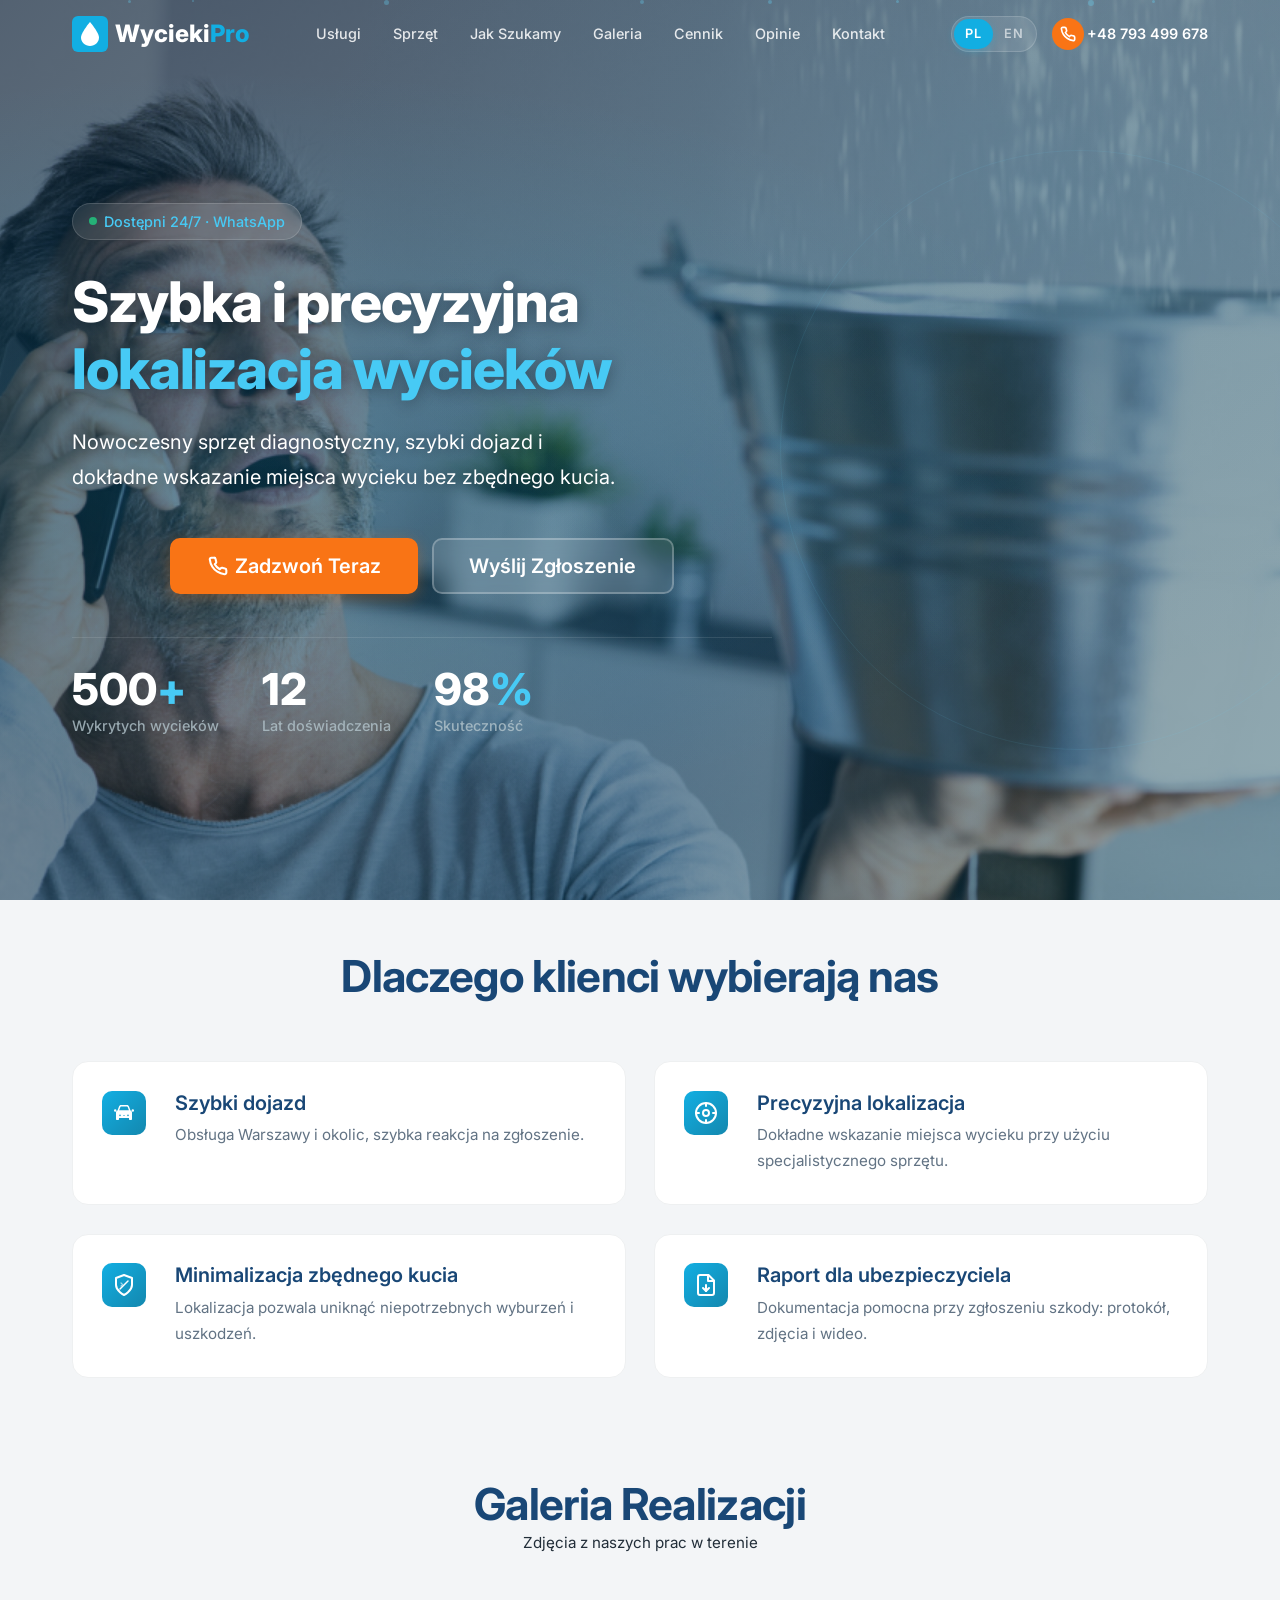
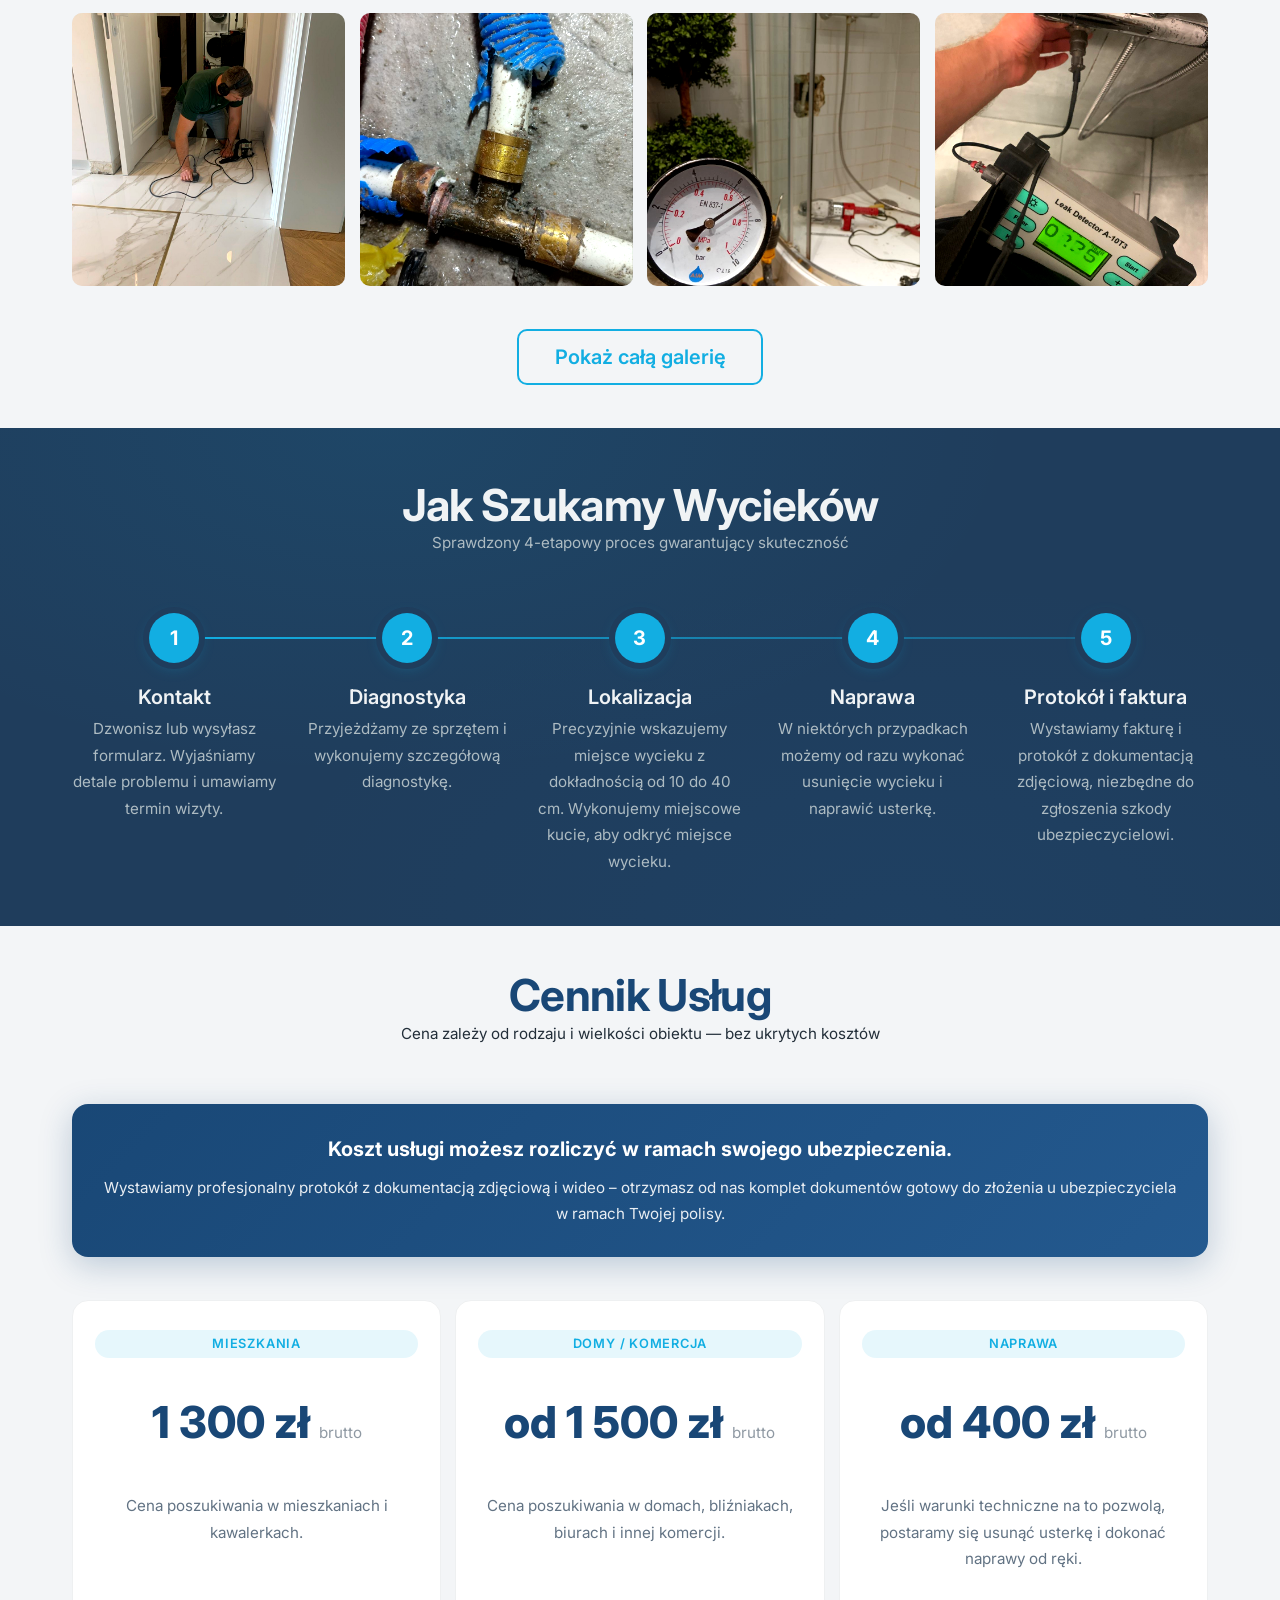
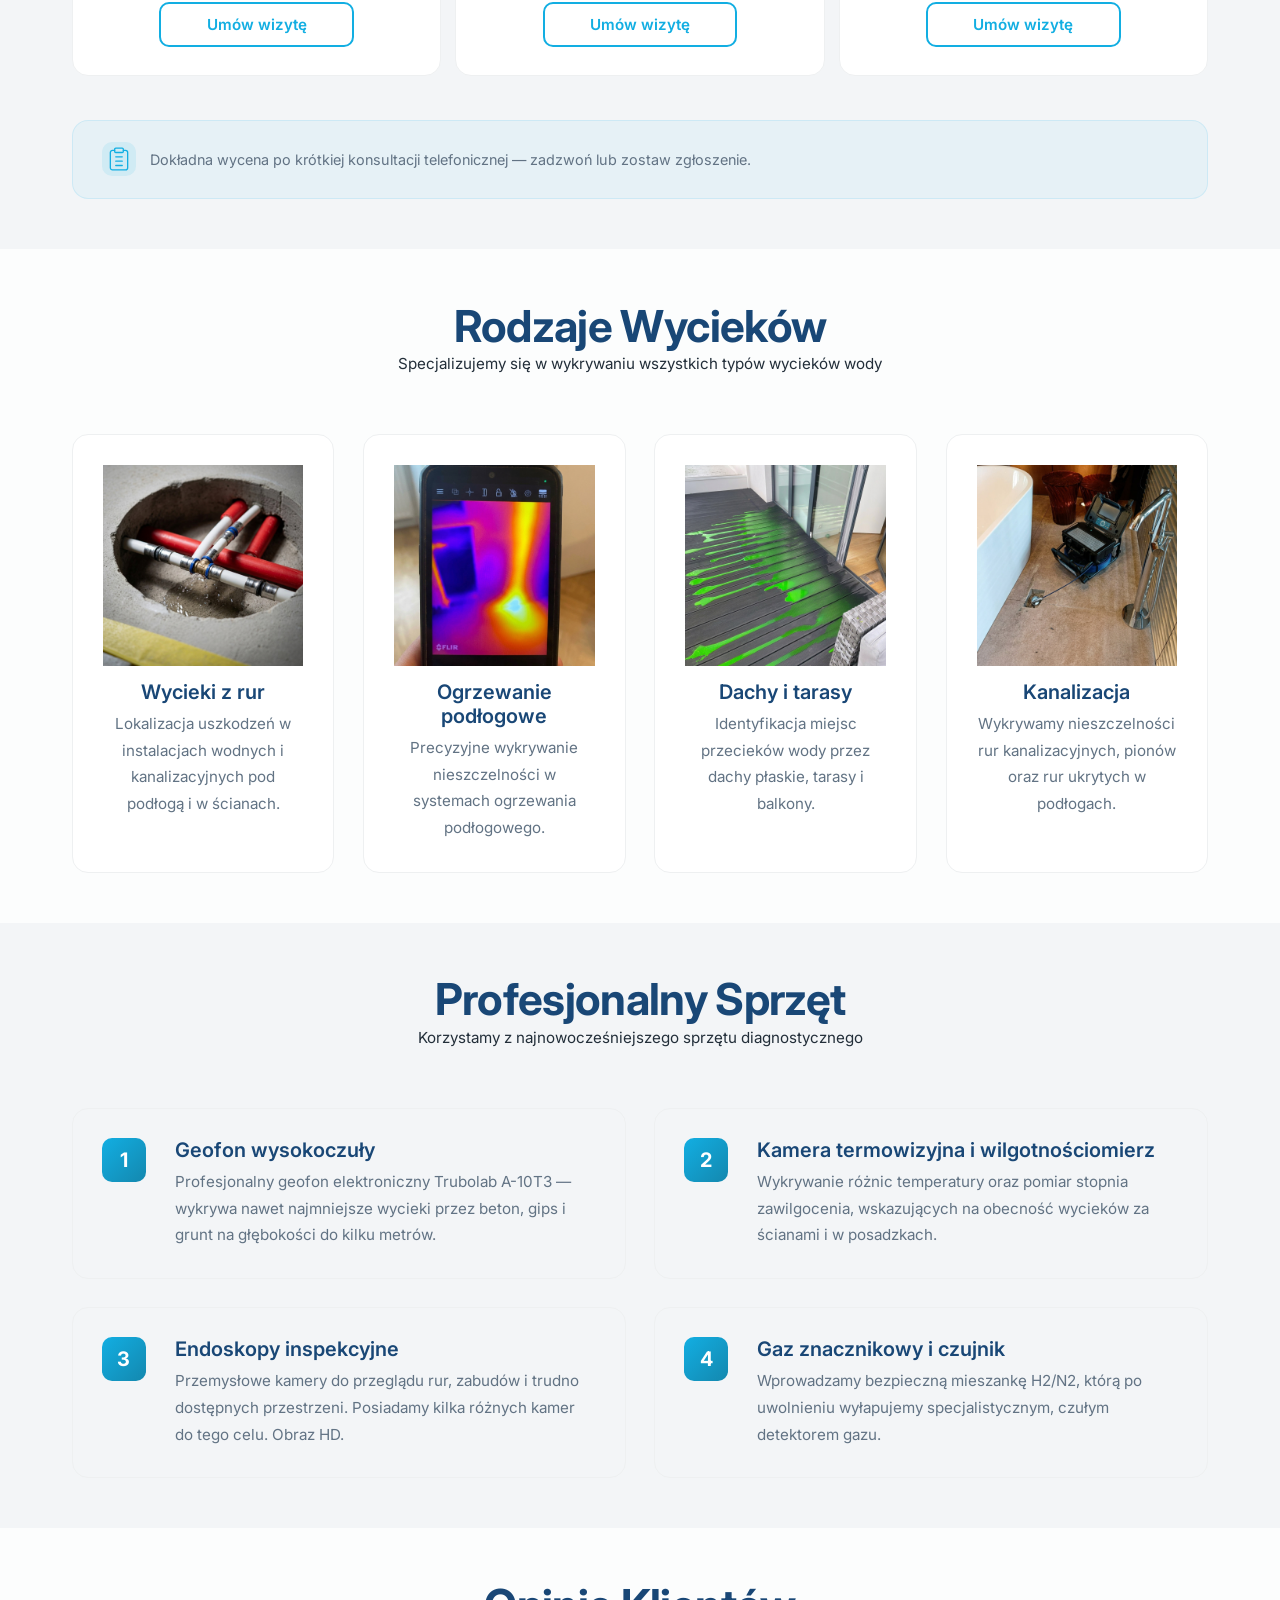
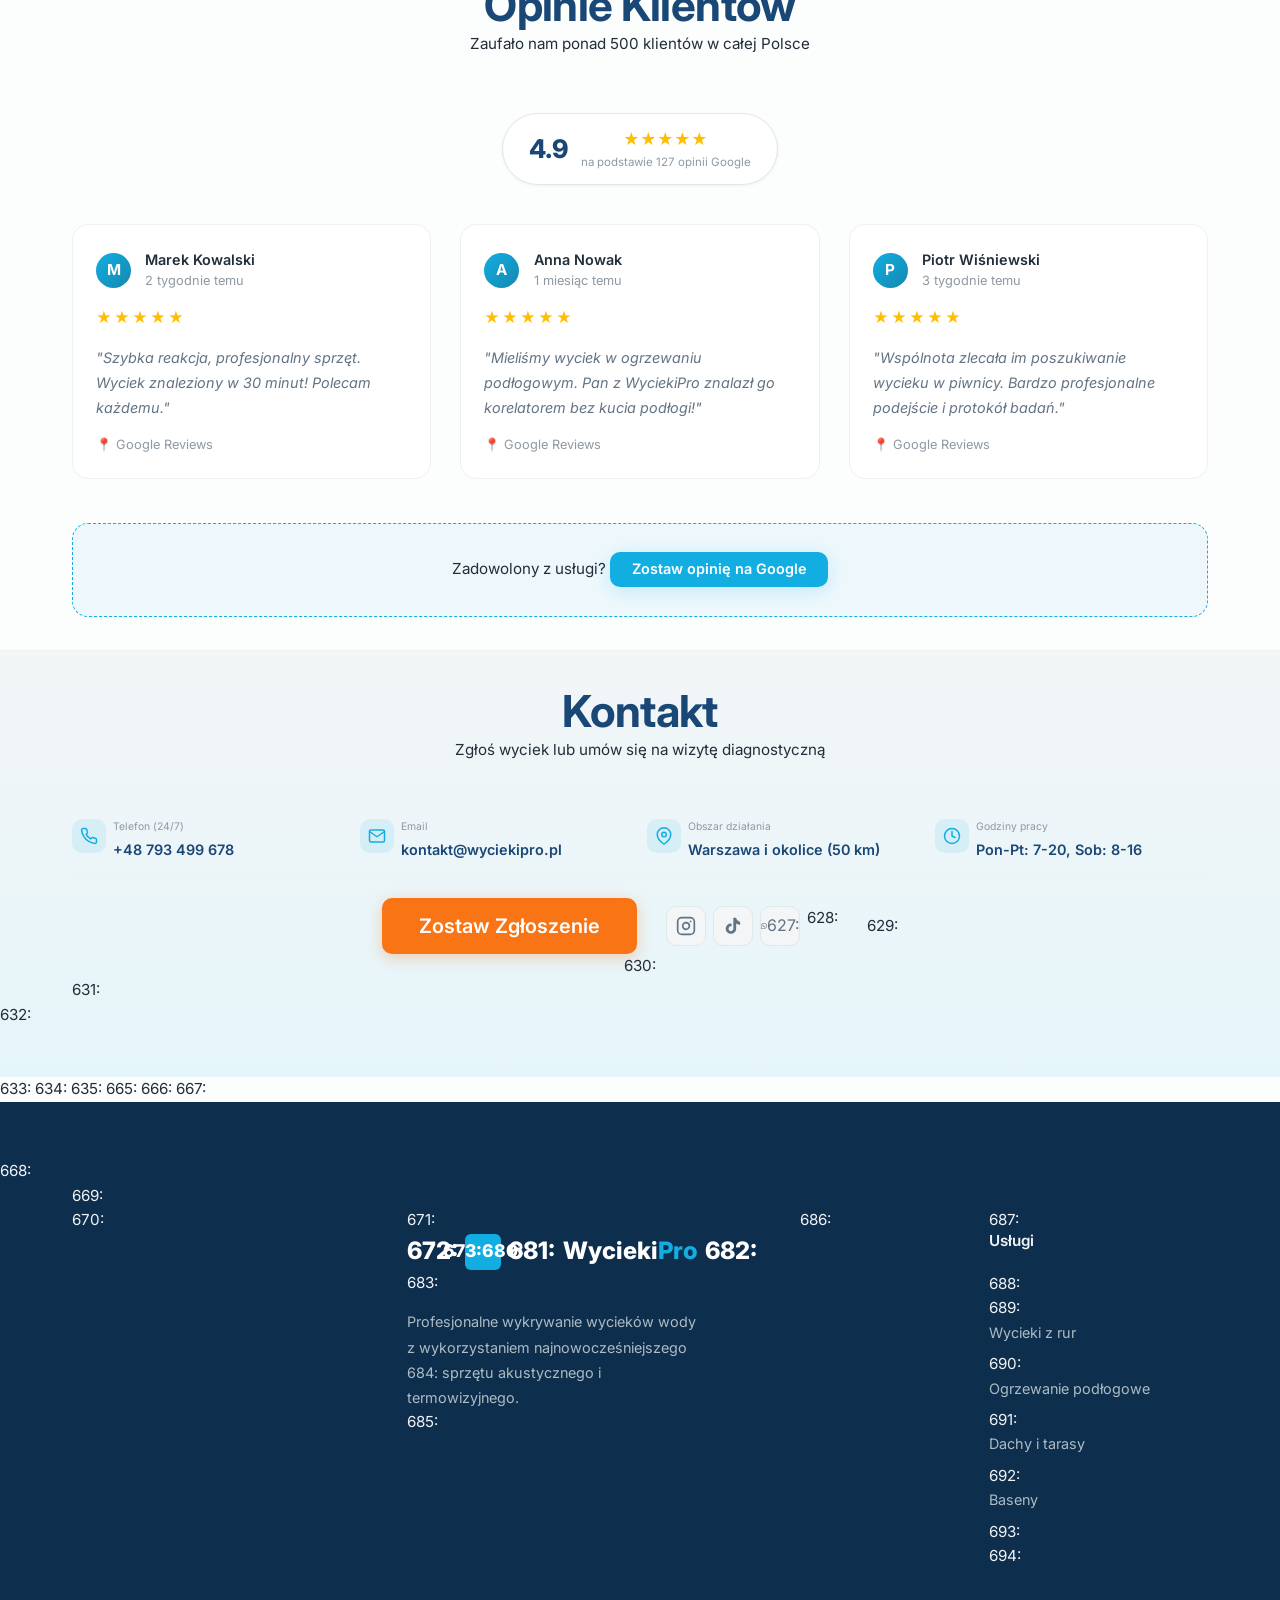
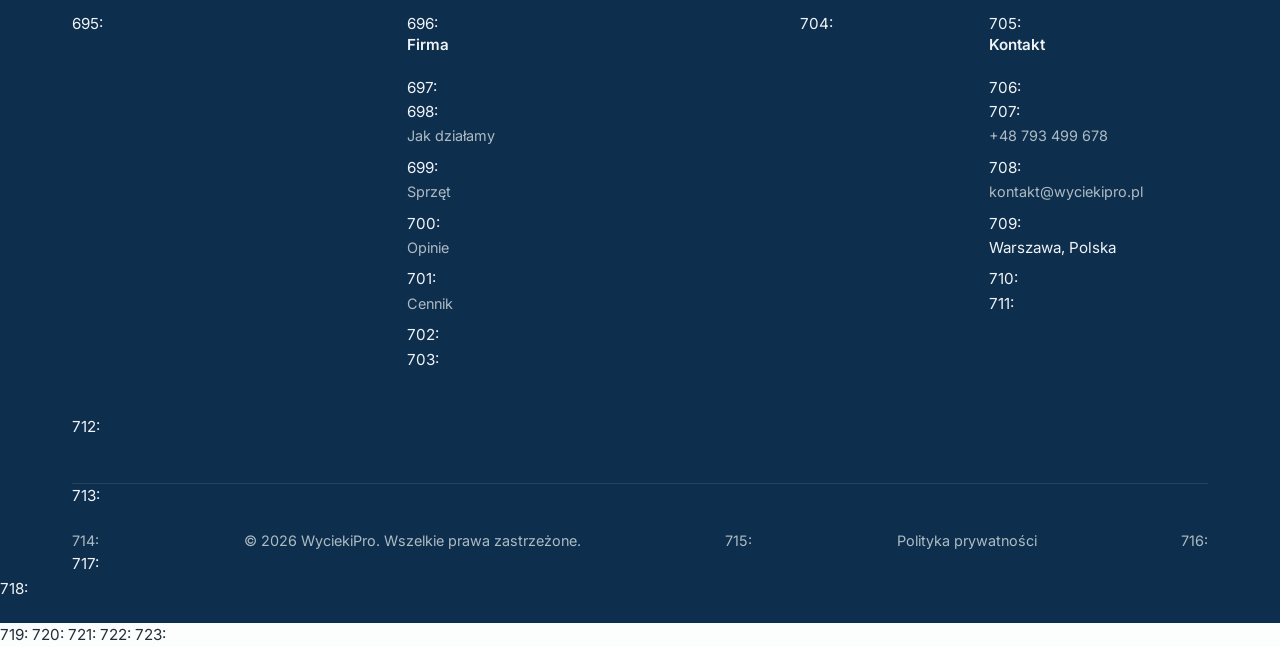
==== commit 66f9ed37: "Оновив файли" ====
--- a/index.html
+++ b/index.html
@@ -142,7 +142,7 @@
       </svg> +48 793 499 678</a>
   </div>
 
-  <!-- ═══ HERO ═══ -->
+  <!-- ═══ 1. HERO ═══ -->
   <section class="hero" id="hero">
     <div class="hero__bg-image">
       <picture>
@@ -170,10 +170,8 @@
     <div class="container">
       <div class="hero__content">
         <div class="hero__badge"><span class="pulse-dot"></span> Dostępni 24/7 · WhatsApp</div>
-        <h1 class="hero__title">Profesjonalne <span class="highlight">Wykrywanie Wycieków</span> Wody</h1>
-        <p class="hero__subtitle">Szybko i precyzyjnie lokalizujemy miejsce awarii — unikamy zbędnego kucia ścian i
-          podłóg, otwierając je tylko tam, gdzie to konieczne. Każde badanie kończymy <strong>protokołem z dokumentacją
-            zdjęciową i wideo</strong> dla ubezpieczyciela.</p>
+        <h1 class="hero__title">Szybka i precyzyjna <span class="highlight">lokalizacja wycieków</span></h1>
+        <p class="hero__subtitle">Nowoczesny sprzęt diagnostyczny, szybki dojazd i dokładne wskazanie miejsca wycieku bez zbędnego kucia.</p>
         <div class="hero__cta">
           <a href="tel:+48793499678" class="btn btn--primary btn--lg" id="hero-cta-call"><svg width="20" height="20"
               viewBox="0 0 24 24" fill="none" stroke="#fff" stroke-width="2.5" stroke-linecap="round"
@@ -205,8 +203,203 @@
     </div>
   </section>
 
-  <!-- ═══ SERVICES ═══ -->
-  <section class="services section" id="services">
+  <!-- ═══ 2. FEATURES (Why Us) ═══ -->
+  <section class="equipment section section--alt" id="why-us">
+    <div class="container">
+      <div class="section-header reveal">
+        <h2>Dlaczego klienci wybierają nas</h2>
+      </div>
+      <div class="equipment__grid reveal-stagger">
+        <!-- Feature 1 -->
+        <div class="equipment__card">
+          <div class="equipment__card-number">
+            <!-- Обраний варіант: Заповнений силует з дзеркалами -->
+            <svg width="24" height="24" viewBox="0 0 24 24" fill="currentColor">
+              <path d="M18.5,9.5l-1.5-4C16.8,4.6,15.9,4,15,4H9C8.1,4,7.2,4.6,7,5.5l-1.5,4C4.6,9.8,4,10.6,4,11.5V18c0,0.6,0.4,1,1,1h1c0.6,0,1-0.4,1-1v-1h10v1c0,0.6,0.4,1,1,1h1c0.6,0,1-0.4,1-1v-6.5C20,10.6,19.4,9.8,18.5,9.5z
+                       M7.2,9.2l1.1-3C8.4,5.7,8.7,5.5,9,5.5h6c0.3,0,0.6,0.2,0.8,0.7l1.1,3H7.2z
+                       M8,15.2c-0.4,0-0.8-0.3-0.8-0.8s0.3-0.8,0.8-0.8s0.8,0.3,0.8,0.8S8.4,15.2,8,15.2z
+                       M16,15.2c-0.4,0-0.8-0.3-0.8-0.8s0.3-0.8,0.8-0.8s0.8,0.3,0.8,0.8S16.4,15.2,16,15.2z
+                       M13,15h-2v-0.6h2V15z"/>
+              <circle cx="3.2" cy="9.5" r="1.2"/>
+              <circle cx="20.8" cy="9.5" r="1.2"/>
+            </svg>
+          </div>
+          <div class="equipment__card-content">
+            <h3 class="equipment__card-title">Szybki dojazd</h3>
+            <p class="equipment__card-text">Obsługa Warszawy i okolic, szybka reakcja na zgłoszenie.</p>
+          </div>
+        </div>
+        <!-- Feature 2 -->
+        <div class="equipment__card">
+          <div class="equipment__card-number">
+            <svg width="24" height="24" viewBox="0 0 24 24" fill="none" stroke="currentColor" stroke-width="2" stroke-linecap="round" stroke-linejoin="round"><circle cx="12" cy="12" r="10"/><circle cx="12" cy="12" r="3"/><line x1="12" y1="2" x2="12" y2="5"/><line x1="12" y1="19" x2="12" y2="22"/><line x1="2" y1="12" x2="5" y2="12"/><line x1="19" y1="12" x2="22" y2="12"/></svg>
+          </div>
+          <div class="equipment__card-content">
+            <h3 class="equipment__card-title">Precyzyjna lokalizacja</h3>
+            <p class="equipment__card-text">Dokładne wskazanie miejsca wycieku przy użyciu specjalistycznego sprzętu.</p>
+          </div>
+        </div>
+        <!-- Feature 3 -->
+        <div class="equipment__card">
+          <div class="equipment__card-number">
+            <svg width="24" height="24" viewBox="0 0 24 24" fill="none" stroke="currentColor" stroke-width="2" stroke-linecap="round" stroke-linejoin="round"><path d="M12 22s8-4 8-10V5l-8-3-8 3v7c0 6 8 10 8 10z"/><path d="m9 10 1.5 1.5L9 13" stroke-width="1.2" opacity="0.6"/><line x1="16" y1="8" x2="8" y2="16" stroke-width="1.5"/></svg>
+          </div>
+          <div class="equipment__card-content">
+            <h3 class="equipment__card-title">Minimalizacja zbędnego kucia</h3>
+            <p class="equipment__card-text">Lokalizacja pozwala uniknąć niepotrzebnych wyburzeń i uszkodzeń.</p>
+          </div>
+        </div>
+        <!-- Feature 4 -->
+        <div class="equipment__card">
+          <div class="equipment__card-number">
+            <svg width="24" height="24" viewBox="0 0 24 24" fill="none" stroke="currentColor" stroke-width="2" stroke-linecap="round" stroke-linejoin="round"><path d="M14.5 2H6a2 2 0 0 0-2 2v16a2 2 0 0 0 2 2h12a2 2 0 0 0 2-2V7.5L14.5 2z"/><polyline points="14 2 14 8 20 8"/><path d="M12 18v-6"/><path d="m9 15 3 3 3-3"/></svg>
+          </div>
+          <div class="equipment__card-content">
+            <h3 class="equipment__card-title">Raport dla ubezpieczyciela</h3>
+            <p class="equipment__card-text">Dokumentacja pomocna przy zgłoszeniu szkody: protokół, zdjęcia i wideo.</p>
+          </div>
+        </div>
+      </div>
+    </div>
+  </section>
+
+  <!-- ═══ 3. GALLERY ═══ -->
+  <section class="gallery section" id="gallery">
+    <div class="container">
+      <div class="section-header reveal">
+        <h2>Galeria Realizacji</h2>
+        <p>Zdjęcia z naszych prac w terenie</p>
+      </div>
+      <div class="gallery__grid reveal-stagger">
+        <div class="gallery__item" onclick="openLightbox(this)">
+          <img src="images/gallery/profesjonalna-lokalizacja-wyciekow.jpg" alt="Profesjonalna lokalizacja wycieków" loading="lazy" onload="this.classList.add('loaded')">
+          <span class="gallery__item-label">Profesjonalna lokalizacja</span>
+        </div>
+        <div class="gallery__item" onclick="openLightbox(this)">
+          <img src="images/gallery/pekniety-trojnik-wyciek.jpg" alt="Pęknięty trójnik wyciek" loading="lazy" onload="this.classList.add('loaded')">
+          <span class="gallery__item-label">Pęknięty trójnik</span>
+        </div>
+        <div class="gallery__item" onclick="openLightbox(this)">
+          <img src="images/gallery/wyciek-w-scianie.jpg" alt="Wyciek w ścianie" loading="lazy" onload="this.classList.add('loaded')">
+          <span class="gallery__item-label">Wyciek w ścianie</span>
+        </div>
+        <div class="gallery__item" onclick="openLightbox(this)">
+          <img src="images/gallery/skuteczne-wykrywanie-geofonem.jpg" alt="Skuteczne wykrywanie geofonem" loading="lazy" onload="this.classList.add('loaded')">
+          <span class="gallery__item-label">Skuteczne wykrywanie</span>
+        </div>
+      </div>
+      <div class="gallery__cta reveal" style="text-align: center; margin-top: var(--space-2xl);">
+        <a href="galeria.html" class="btn btn--outline btn--lg">Pokaż całą galerię</a>
+      </div>
+    </div>
+  </section>
+
+  <!-- Lightbox -->
+  <div class="lightbox" id="lightbox">
+    <button class="lightbox__close" onclick="closeLightbox()">✕</button>
+    <button class="lightbox__nav lightbox__nav--prev" onclick="prevGalleryImage(event)" aria-label="Poprzednie">❮</button>
+    <img class="lightbox__img" id="lightbox-img" src="" alt="">
+    <button class="lightbox__nav lightbox__nav--next" onclick="nextGalleryImage(event)" aria-label="Następne">❯</button>
+    <div class="lightbox__caption" id="lightbox-caption"></div>
+  </div>
+
+  <!-- ═══ 4. PROCESS ═══ -->
+  <section class="process section section--alt" id="process">
+    <div class="container">
+      <div class="section-header reveal">
+        <h2 style="color: var(--color-text-on-dark);">Jak Szukamy Wycieków</h2>
+        <p style="color: var(--color-text-on-dark-muted);">Sprawdzony 4-etapowy proces gwarantujący skuteczność</p>
+      </div>
+      <div class="process__timeline reveal-stagger">
+        <div class="process__step">
+          <div class="process__step-number">1</div>
+          <h3 class="process__step-title">Kontakt</h3>
+          <p class="process__step-text">Dzwonisz lub wysyłasz formularz. Wyjaśniamy detale problemu i umawiamy termin wizyty.</p>
+        </div>
+        <div class="process__step">
+          <div class="process__step-number">2</div>
+          <h3 class="process__step-title">Diagnostyka</h3>
+          <p class="process__step-text">Przyjeżdżamy ze sprzętem i wykonujemy szczegółową diagnostykę.</p>
+        </div>
+        <div class="process__step">
+          <div class="process__step-number">3</div>
+          <h3 class="process__step-title">Lokalizacja</h3>
+          <p class="process__step-text">Precyzyjnie wskazujemy miejsce wycieku z dokładnością od 10 do 40 cm. Wykonujemy miejscowe kucie, aby odkryć miejsce wycieku.</p>
+        </div>
+        <div class="process__step">
+          <div class="process__step-number">4</div>
+          <h3 class="process__step-title">Naprawa</h3>
+          <p class="process__step-text">W niektórych przypadkach możemy od razu wykonać usunięcie wycieku i naprawić usterkę.</p>
+        </div>
+        <div class="process__step">
+          <div class="process__step-number">5</div>
+          <h3 class="process__step-title">Protokół i faktura</h3>
+          <p class="process__step-text">Wystawiamy fakturę i protokół z dokumentacją zdjęciową, niezbędne do zgłoszenia szkody ubezpieczycielowi.</p>
+        </div>
+      </div>
+    </div>
+  </section>
+
+  <!-- ═══ 5. PRICING ═══ -->
+  <section class="pricing section" id="pricing">
+    <div class="container">
+      <div class="section-header reveal">
+        <h2>Cennik Usług</h2>
+        <p>Cena zależy od rodzaju i wielkości obiektu — bez ukrytych kosztów</p>
+      </div>
+
+      <!-- Insurance info banner -->
+      <div class="pricing__insurance reveal">
+        <div class="pricing__insurance-text">
+          <strong>Koszt usługi możesz rozliczyć w ramach swojego ubezpieczenia.</strong>
+          Wystawiamy profesjonalny protokół z dokumentacją zdjęciową i wideo – otrzymasz od nas komplet dokumentów
+          gotowy do złożenia u ubezpieczyciela w ramach Twojej polisy.
+        </div>
+      </div>
+
+      <!-- 3 pricing cards -->
+      <div class="pricing__grid reveal-stagger">
+
+        <!-- Card 1: Residential -->
+        <div class="card card--pricing">
+          <div class="pricing__tag">Mieszkania</div>
+          <div class="card__price">1 300 zł <span>brutto</span></div>
+          <p class="card__desc">Cena poszukiwania w mieszkaniach i kawalerkach.</p>
+          <a href="#" class="btn btn--outline" onclick="openModal(event)">Umów wizytę</a>
+        </div>
+
+        <!-- Card 2: House / Commercial -->
+        <div class="card card--pricing">
+          <div class="pricing__tag">Domy / komercja</div>
+          <div class="card__price">od 1 500 zł <span>brutto</span></div>
+          <p class="card__desc">Cena poszukiwania w domach, bliźniakach, biurach i innej komercji.</p>
+          <a href="#" class="btn btn--outline" onclick="openModal(event)">Umów wizytę</a>
+        </div>
+
+        <!-- Card 3: Repair -->
+        <div class="card card--pricing">
+          <div class="pricing__tag">Naprawa</div>
+          <div class="card__price">od 400 zł <span>brutto</span></div>
+          <p class="card__desc">Jeśli warunki techniczne na to pozwolą, postaramy się usunąć usterkę i dokonać naprawy od ręki.</p>
+          <a href="#" class="btn btn--outline" onclick="openModal(event)">Umów wizytę</a>
+        </div>
+
+      </div>
+
+      <!-- Travel & footer notes -->
+      <div class="pricing__notes reveal">
+
+        <div class="pricing__note-item">
+          <span class="pricing__note-icon"><svg width="26" height="26" viewBox="0 0 24 24" fill="none" stroke="currentColor" stroke-width="1.2" stroke-linecap="round" stroke-linejoin="round"><path d="M16 4h2a2 2 0 0 1 2 2v14a2 2 0 0 1-2 2H6a2 2 0 0 1-2-2V6a2 2 0 0 1 2-2h2"/><rect x="8" y="2" width="8" height="4" rx="1" ry="1"/><path d="M9 14h6"/><path d="M9 18h6"/><path d="M9 10h6"/></svg></span>
+          <span>Dokładna wycena po krótkiej konsultacji telefonicznej — zadzwoń lub zostaw zgłoszenie.</span>
+        </div>
+      </div>
+
+    </div>
+  </section>
+
+  <!-- ═══ 6. SERVICES ═══ -->
+  <section class="services section section--alt" id="services">
     <div class="container">
       <div class="section-header reveal">
         <h2>Rodzaje Wycieków</h2>
@@ -249,15 +442,15 @@
     </div>
   </section>
 
-  <!-- ═══ EQUIPMENT ═══ -->
-  <section class="equipment section section--alt" id="equipment">
+  <!-- ═══ 7. EQUIPMENT ═══ -->
+  <section class="equipment section" id="equipment">
     <div class="container">
       <div class="section-header reveal">
         <h2>Profesjonalny Sprzęt</h2>
         <p>Korzystamy z najnowocześniejszego sprzętu diagnostycznego</p>
       </div>
       <div class="equipment__grid reveal-stagger">
-        <div class="equipment__card">
+        <div class="equipment__card" style="background: var(--color-bg-alt);">
           <div class="equipment__card-number">1</div>
           <div class="equipment__card-content">
             <h3 class="equipment__card-title">Geofon wysokoczuły</h3>
@@ -266,21 +459,21 @@
               wycieki przez beton, gips i grunt na głębokości do kilku metrów.</p>
           </div>
         </div>
-        <div class="equipment__card">
+        <div class="equipment__card" style="background: var(--color-bg-alt);">
           <div class="equipment__card-number">2</div>
           <div class="equipment__card-content">
             <h3 class="equipment__card-title">Kamera termowizyjna i wilgotnościomierz</h3>
             <p class="equipment__card-text">Wykrywanie różnic temperatury oraz pomiar stopnia zawilgocenia, wskazujących na obecność wycieków za ścianami i w posadzkach.</p>
           </div>
         </div>
-        <div class="equipment__card">
+        <div class="equipment__card" style="background: var(--color-bg-alt);">
           <div class="equipment__card-number">3</div>
           <div class="equipment__card-content">
             <h3 class="equipment__card-title">Endoskopy inspekcyjne</h3>
             <p class="equipment__card-text">Przemysłowe kamery do przeglądu rur, zabudów i trudno dostępnych przestrzeni. Posiadamy kilka różnych kamer do tego celu. Obraz HD.</p>
           </div>
         </div>
-        <div class="equipment__card">
+        <div class="equipment__card" style="background: var(--color-bg-alt);">
           <div class="equipment__card-number">4</div>
           <div class="equipment__card-content">
             <h3 class="equipment__card-title">Gaz znacznikowy i czujnik</h3>
@@ -291,143 +484,8 @@
     </div>
   </section>
 
-  <!-- ═══ PROCESS ═══ -->
-  <section class="process section" id="process">
-    <div class="container">
-      <div class="section-header reveal">
-        <h2 style="color: var(--color-text-on-dark);">Jak Szukamy Wycieków</h2>
-        <p style="color: var(--color-text-on-dark-muted);">Sprawdzony 4-etapowy proces gwarantujący skuteczność</p>
-      </div>
-      <div class="process__timeline reveal-stagger">
-        <div class="process__step">
-          <div class="process__step-number">1</div>
-          <h3 class="process__step-title">Kontakt</h3>
-          <p class="process__step-text">Dzwonisz lub wysyłasz formularz. Wyjaśniamy detale problemu i umawiamy termin wizyty.</p>
-        </div>
-        <div class="process__step">
-          <div class="process__step-number">2</div>
-          <h3 class="process__step-title">Diagnostyka</h3>
-          <p class="process__step-text">Przyjeżdżamy ze sprzętem i wykonujemy szczegółową diagnostykę.</p>
-        </div>
-        <div class="process__step">
-          <div class="process__step-number">3</div>
-          <h3 class="process__step-title">Lokalizacja</h3>
-          <p class="process__step-text">Precyzyjnie wskazujemy miejsce wycieku z dokładnością od 10 do 40 cm. Wykonujemy miejscowe kucie, aby odkryć miejsce wycieku.</p>
-        </div>
-        <div class="process__step">
-          <div class="process__step-number">4</div>
-          <h3 class="process__step-title">Naprawa</h3>
-          <p class="process__step-text">W niektórych przypadkach możemy od razu wykonać usunięcie wycieku i naprawić usterkę.</p>
-        </div>
-        <div class="process__step">
-          <div class="process__step-number">5</div>
-          <h3 class="process__step-title">Protokół i faktura</h3>
-          <p class="process__step-text">Wystawiamy fakturę i protokół z dokumentacją zdjęciową, niezbędne do zgłoszenia szkody ubezpieczycielowi.</p>
-        </div>
-      </div>
-    </div>
-  </section>
-
-  <!-- ═══ GALLERY ═══ -->
-  <section class="gallery section" id="gallery">
-    <div class="container">
-      <div class="section-header reveal">
-        <h2>Galeria Realizacji</h2>
-        <p>Zdjęcia z naszych prac w terenie</p>
-      </div>
-      <div class="gallery__grid reveal-stagger">
-        <div class="gallery__item" onclick="openLightbox(this)">
-          <img src="images/gallery/profesjonalna-lokalizacja-wyciekow.jpg" alt="Profesjonalna lokalizacja wycieków" loading="lazy" onload="this.classList.add('loaded')">
-          <span class="gallery__item-label">Profesjonalna lokalizacja</span>
-        </div>
-        <div class="gallery__item" onclick="openLightbox(this)">
-          <img src="images/gallery/pekniety-trojnik-wyciek.jpg" alt="Pęknięty trójnik wyciek" loading="lazy" onload="this.classList.add('loaded')">
-          <span class="gallery__item-label">Pęknięty trójnik</span>
-        </div>
-        <div class="gallery__item" onclick="openLightbox(this)">
-          <img src="images/gallery/wyciek-w-scianie.jpg" alt="Wyciek w ścianie" loading="lazy" onload="this.classList.add('loaded')">
-          <span class="gallery__item-label">Wyciek w ścianie</span>
-        </div>
-        <div class="gallery__item" onclick="openLightbox(this)">
-          <img src="images/gallery/skuteczne-wykrywanie-geofonem.jpg" alt="Skuteczne wykrywanie geofonem" loading="lazy" onload="this.classList.add('loaded')">
-          <span class="gallery__item-label">Skuteczne wykrywanie</span>
-        </div>
-      </div>
-      <div class="gallery__cta reveal" style="text-align: center; margin-top: var(--space-2xl);">
-        <a href="galeria.html" class="btn btn--outline btn--lg">Pokaż całą galerię</a>
-      </div>
-    </div>
-  </section>
-
-  <!-- Lightbox -->
-  <div class="lightbox" id="lightbox">
-    <button class="lightbox__close" onclick="closeLightbox()">✕</button>
-    <button class="lightbox__nav lightbox__nav--prev" onclick="prevGalleryImage(event)" aria-label="Poprzednie">❮</button>
-    <img class="lightbox__img" id="lightbox-img" src="" alt="">
-    <button class="lightbox__nav lightbox__nav--next" onclick="nextGalleryImage(event)" aria-label="Następne">❯</button>
-    <div class="lightbox__caption" id="lightbox-caption"></div>
-  </div>
-
-  <!-- ═══ PRICING ═══ -->
-  <section class="pricing section section--alt" id="pricing">
-    <div class="container">
-      <div class="section-header reveal">
-        <h2>Cennik Usług</h2>
-        <p>Cena zależy od rodzaju i wielkości obiektu — bez ukrytych kosztów</p>
-      </div>
-
-      <!-- Insurance info banner -->
-      <div class="pricing__insurance reveal">
-        <div class="pricing__insurance-text">
-          <strong>Koszt usługi możesz rozliczyć w ramach swojego ubezpieczenia.</strong>
-          Wystawiamy profesjonalny protokół z dokumentacją zdjęciową i wideo – otrzymasz od nas komplet dokumentów
-          gotowy do złożenia u ubezpieczyciela w ramach Twojej polisy.
-        </div>
-      </div>
-
-      <!-- 3 pricing cards -->
-      <div class="pricing__grid reveal-stagger">
-
-        <!-- Card 1: Residential -->
-        <div class="card card--pricing">
-          <div class="pricing__tag">Mieszkania</div>
-          <div class="card__price">1 300 zł <span>brutto</span></div>
-          <p class="card__desc">Cena poszukiwania w mieszkaniach i kawalerkach.</p>
-          <a href="#" class="btn btn--outline" onclick="openModal(event)">Umów wizytę</a>
-        </div>
-
-        <!-- Card 2: House / Commercial -->
-        <div class="card card--pricing">
-          <div class="pricing__tag">Domy / komercja</div>
-          <div class="card__price">od 1 500 zł <span>brutto</span></div>
-          <p class="card__desc">Cena poszukiwania w domach, bliźniakach, biurach i innej komercji.</p>
-          <a href="#" class="btn btn--outline" onclick="openModal(event)">Umów wizytę</a>
-        </div>
-
-        <!-- Card 3: Repair -->
-        <div class="card card--pricing">
-          <div class="pricing__tag">Naprawa</div>
-          <div class="card__price">od 400 zł <span>brutto</span></div>
-          <p class="card__desc">Jeśli warunki techniczne na to pozwolą, postaramy się usunąć usterkę i dokonać naprawy od ręki.</p>
-          <a href="#" class="btn btn--outline" onclick="openModal(event)">Umów wizytę</a>
-        </div>
-
-      </div>
-
-      <!-- Travel & footer notes -->
-      <div class="pricing__notes reveal">
-
-        <div class="pricing__note-item">
-          <span class="pricing__note-icon"><svg width="26" height="26" viewBox="0 0 24 24" fill="none" stroke="currentColor" stroke-width="1.2" stroke-linecap="round" stroke-linejoin="round"><path d="M16 4h2a2 2 0 0 1 2 2v14a2 2 0 0 1-2 2H6a2 2 0 0 1-2-2V6a2 2 0 0 1 2-2h2"/><rect x="8" y="2" width="8" height="4" rx="1" ry="1"/><path d="M9 14h6"/><path d="M9 18h6"/><path d="M9 10h6"/></svg></span>
-          <span>Dokładna wycena po krótkiej konsultacji telefonicznej — zadzwoń lub zostaw zgłoszenie.</span>
-        </div>
-      </div>
-
-    </div>
-  </section>
-
-  <!-- ═══ REVIEWS ═══ -->
-  <section class="reviews section" id="reviews">
+  <!-- ═══ 8. REVIEWS ═══ -->
+  <section class="reviews section section--alt" id="reviews">
     <div class="container">
       <div class="section-header reveal">
         <h2>Opinie Klientów</h2>
@@ -489,8 +547,8 @@
     </div>
   </section>
 
-  <!-- ═══ CONTACT ═══ -->
-  <section class="contact section section--alt" id="contact">
+  <!-- ═══ 9. CONTACT ═══ -->
+  <section class="contact section" id="contact">
     <div class="container">
       <div class="section-header reveal">
         <h2>Kontakt</h2>
@@ -564,102 +622,101 @@
               <svg width="20" height="20" viewBox="0 0 24 24" fill="currentColor">
                 <path
                   d="M17.472 14.382c-.297-.149-1.758-.867-2.03-.967-.273-.099-.471-.148-.67.15-.197.297-.767.966-.94 1.164-.173.199-.347.223-.644.075-.297-.15-1.255-.463-2.39-1.475-.883-.788-1.48-1.761-1.653-2.059-.173-.297-.018-.458.13-.606.134-.133.298-.347.446-.52.149-.174.198-.298.298-.497.099-.198.05-.371-.025-.52-.075-.149-.669-1.612-.916-2.207-.242-.579-.487-.5-.669-.51-.173-.008-.371-.01-.57-.01-.198 0-.52.074-.792.372-.272.297-1.04 1.016-1.04 2.479 0 1.462 1.065 2.875 1.213 3.074.149.198 2.096 3.2 5.077 4.487.709.306 1.262.489 1.694.625.712.227 1.36.195 1.871.118.571-.085 1.758-.719 2.006-1.413.248-.694.248-1.289.173-1.413-.074-.124-.272-.198-.57-.347m-5.421 7.403h-.004a9.87 9.87 0 0 1-5.031-1.378l-.361-.214-3.741.982.998-3.648-.235-.374a9.86 9.86 0 0 1-1.51-5.26c.001-5.45 4.436-9.884 9.888-9.884 2.64 0 5.122 1.03 6.988 2.898a9.825 9.825 0 0 1 2.893 6.994c-.003 5.45-4.437 9.884-9.885 9.884m8.413-18.297A11.815 11.815 0 0 0 12.05 0C5.495 0 .16 5.335.157 11.892c0 2.096.547 4.142 1.588 5.945L.057 24l6.305-1.654a11.882 11.882 0 0 0 5.683 1.448h.005c6.554 0 11.89-5.335 11.893-11.893a11.821 11.821 0 0 0-3.48-8.413z" />
-              </svg>
-            </a>
-          </div>
-        </div>
-      </div>
-    </div>
-  </section>
-
-  <!-- ═══ MODAL FORM ═══ -->
-  <div class="modal-overlay" id="modal-form">
-    <div class="modal">
-      <button class="modal__close" onclick="closeModal()" aria-label="Zamknij">✕</button>
-      <h3 class="modal__title">Zostaw zgłoszenie</h3>
-      <p class="modal__subtitle">Oddzwonimy w ciągu 30 minut</p>
-      <form class="modal__form" id="modal-contact-form">
-        <div class="form-group">
-          <input type="text" id="modal-name" name="name" placeholder="Imię" required>
-        </div>
-        <div class="form-group">
-          <input type="tel" id="modal-phone" name="phone" placeholder="+48 XXX XXX XXX" required>
-        </div>
-        <div class="form-group">
-          <input type="text" id="modal-city" name="city" placeholder="Miasto / miejscowość" required>
-        </div>
-        <div class="form-group">
-          <textarea id="modal-message" name="message" placeholder="Krótki opis problemu (opcjonalnie)" rows="2"></textarea>
-        </div>
-        <div class="form-group">
-          <label class="modal__contact-label">Wygodny sposób kontaktu:</label>
-          <div class="modal__contact-methods">
-            <label class="modal__method"><input type="radio" name="contact_method" value="whatsapp" checked>
-              WhatsApp</label>
-            <label class="modal__method"><input type="radio" name="contact_method" value="phone"> Telefon</label>
-          </div>
-        </div>
-        <button type="submit" class="btn btn--primary btn--lg modal__submit">Wyślij</button>
-      </form>
-    </div>
-  </div>
-
-  <!-- ═══ FOOTER ═══ -->
-  <footer class="footer" id="footer">
-    <div class="container">
-      <div class="footer__top">
-        <div>
-          <a href="#" class="header__logo" style="color:#fff;">
-            <span class="header__logo-icon">
-              <svg width="20" height="24" viewBox="0 0 20 24" fill="none" xmlns="http://www.w3.org/2000/svg"
-                aria-hidden="true">
-                <path d="M10 0C10 0 1 10.5 1 15.5C1 20.194 5.03 24 10 24C14.97 24 19 20.194 19 15.5C19 10.5 10 0 10 0Z"
-                  fill="white" />
-                <path d="M13.5 18C13.5 16.07 12.43 14.4 10.83 13.56" stroke="rgba(255,255,255,0.4)" stroke-width="1.5"
-                  stroke-linecap="round" />
-              </svg>
-            </span>
-            <span class="header__logo-text">Wycieki<span>Pro</span></span>
-          </a>
-          <p class="footer__brand-text">Profesjonalne wykrywanie wycieków wody z wykorzystaniem najnowocześniejszego
-            sprzętu akustycznego i termowizyjnego.</p>
-        </div>
-        <div>
-          <h4 class="footer__heading">Usługi</h4>
-          <ul class="footer__links">
-            <li><a href="#services">Wycieki z rur</a></li>
-            <li><a href="#services">Ogrzewanie podłogowe</a></li>
-            <li><a href="#services">Dachy i tarasy</a></li>
-            <li><a href="#services">Baseny</a></li>
-          </ul>
-        </div>
-        <div>
-          <h4 class="footer__heading">Firma</h4>
-          <ul class="footer__links">
-            <li><a href="#process">Jak działamy</a></li>
-            <li><a href="#equipment">Sprzęt</a></li>
-            <li><a href="#reviews">Opinie</a></li>
-            <li><a href="#pricing">Cennik</a></li>
-          </ul>
-        </div>
-        <div>
-          <h4 class="footer__heading">Kontakt</h4>
-          <ul class="footer__links">
-            <li><a href="tel:+48793499678">+48 793 499 678</a></li>
-            <li><a href="mailto:kontakt@wyciekipro.pl">kontakt@wyciekipro.pl</a></li>
-            <li>Warszawa, Polska</li>
-          </ul>
-        </div>
-      </div>
-      <div class="footer__bottom">
-        <span>© 2026 WyciekiPro. Wszelkie prawa zastrzeżone.</span>
-        <span>Polityka prywatności</span>
-      </div>
-    </div>
-  </footer>
-
-
-  <script src="js/main.js"></script>
-</body>
-
-</html>+626:               </svg>
+627:             </a>
+628:           </div>
+629:         </div>
+630:       </div>
+631:     </div>
+632:   </section>
+633: 
+634:   <!-- ═══ MODAL FORM ═══ -->
+635:   <div class="modal-overlay" id="modal-form">
+636:     <div class="modal">
+637:       <button class="modal__close" onclick="closeModal()" aria-label="Zamknij">✕</button>
+638:       <h3 class="modal__title">Zostaw zgłoszenie</h3>
+639:       <p class="modal__subtitle">Oddzwonimy w ciągu 30 minut</p>
+640:       <form class="modal__form" id="modal-contact-form">
+641:         <div class="form-group">
+642:           <input type="text" id="modal-name" name="name" placeholder="Imię" required>
+643:         </div>
+644:         <div class="form-group">
+645:           <input type="tel" id="modal-phone" name="phone" placeholder="+48 XXX XXX XXX" required>
+646:         </div>
+647:         <div class="form-group">
+648:           <input type="text" id="modal-city" name="city" placeholder="Miasto / miejscowość" required>
+649:         </div>
+650:         <div class="form-group">
+651:           <textarea id="modal-message" name="message" placeholder="Krótki opis problemu (opcjonalnie)" rows="2"></textarea>
+652:         </div>
+653:         <div class="form-group">
+654:           <label class="modal__contact-label">Wygodny sposób kontaktu:</label>
+655:           <div class="modal__contact-methods">
+656:             <label class="modal__method"><input type="radio" name="contact_method" value="whatsapp" checked>
+657:               WhatsApp</label>
+658:             <label class="modal__method"><input type="radio" name="contact_method" value="phone"> Telefon</label>
+659:           </div>
+660:         </div>
+661:         <button type="submit" class="btn btn--primary btn--lg modal__submit">Wyślij</button>
+662:       </form>
+663:     </div>
+664:   </div>
+665: 
+666:   <!-- ═══ FOOTER ═══ -->
+667:   <footer class="footer" id="footer">
+668:     <div class="container">
+669:       <div class="footer__top">
+670:         <div>
+671:           <a href="#" class="header__logo" style="color:#fff;">
+672:             <span class="header__logo-icon">
+673:               <svg width="20" height="24" viewBox="0 0 20 24" fill="none" xmlns="http://www.w3.org/2000/svg"
+674:                 aria-hidden="true">
+675:                 <path d="M10 0C10 0 1 10.5 1 15.5C1 20.194 5.03 24 10 24C14.97 24 19 20.194 19 15.5C19 10.5 10 0 10 0Z"
+676:                   fill="white" />
+677:                 <path d="M13.5 18C13.5 16.07 12.43 14.4 10.83 13.56" stroke="rgba(255,255,255,0.4)" stroke-width="1.5"
+678:                   stroke-linecap="round" />
+679:               </svg>
+680:             </span>
+681:             <span class="header__logo-text">Wycieki<span>Pro</span></span>
+682:           </a>
+683:           <p class="footer__brand-text">Profesjonalne wykrywanie wycieków wody z wykorzystaniem najnowocześniejszego
+684:             sprzętu akustycznego i termowizyjnego.</p>
+685:         </div>
+686:         <div>
+687:           <h4 class="footer__heading">Usługi</h4>
+688:           <ul class="footer__links">
+689:             <li><a href="#services">Wycieki z rur</a></li>
+690:             <li><a href="#services">Ogrzewanie podłogowe</a></li>
+691:             <li><a href="#services">Dachy i tarasy</a></li>
+692:             <li><a href="#services">Baseny</a></li>
+693:           </ul>
+694:         </div>
+695:         <div>
+696:           <h4 class="footer__heading">Firma</h4>
+697:           <ul class="footer__links">
+698:             <li><a href="#process">Jak działamy</a></li>
+699:             <li><a href="#equipment">Sprzęt</a></li>
+700:             <li><a href="#reviews">Opinie</a></li>
+701:             <li><a href="#pricing">Cennik</a></li>
+702:           </ul>
+703:         </div>
+704:         <div>
+705:           <h4 class="footer__heading">Kontakt</h4>
+706:           <ul class="footer__links">
+707:             <li><a href="tel:+48793499678">+48 793 499 678</a></li>
+708:             <li><a href="mailto:kontakt@wyciekipro.pl">kontakt@wyciekipro.pl</a></li>
+709:             <li>Warszawa, Polska</li>
+710:           </ul>
+711:         </div>
+712:       </div>
+713:       <div class="footer__bottom">
+714:         <span>© 2026 WyciekiPro. Wszelkie prawa zastrzeżone.</span>
+715:         <span>Polityka prywatności</span>
+716:       </div>
+717:     </div>
+718:   </footer>
+719: 
+720:   <script src="js/main.js"></script>
+721: </body>
+722: 
+723: </html>
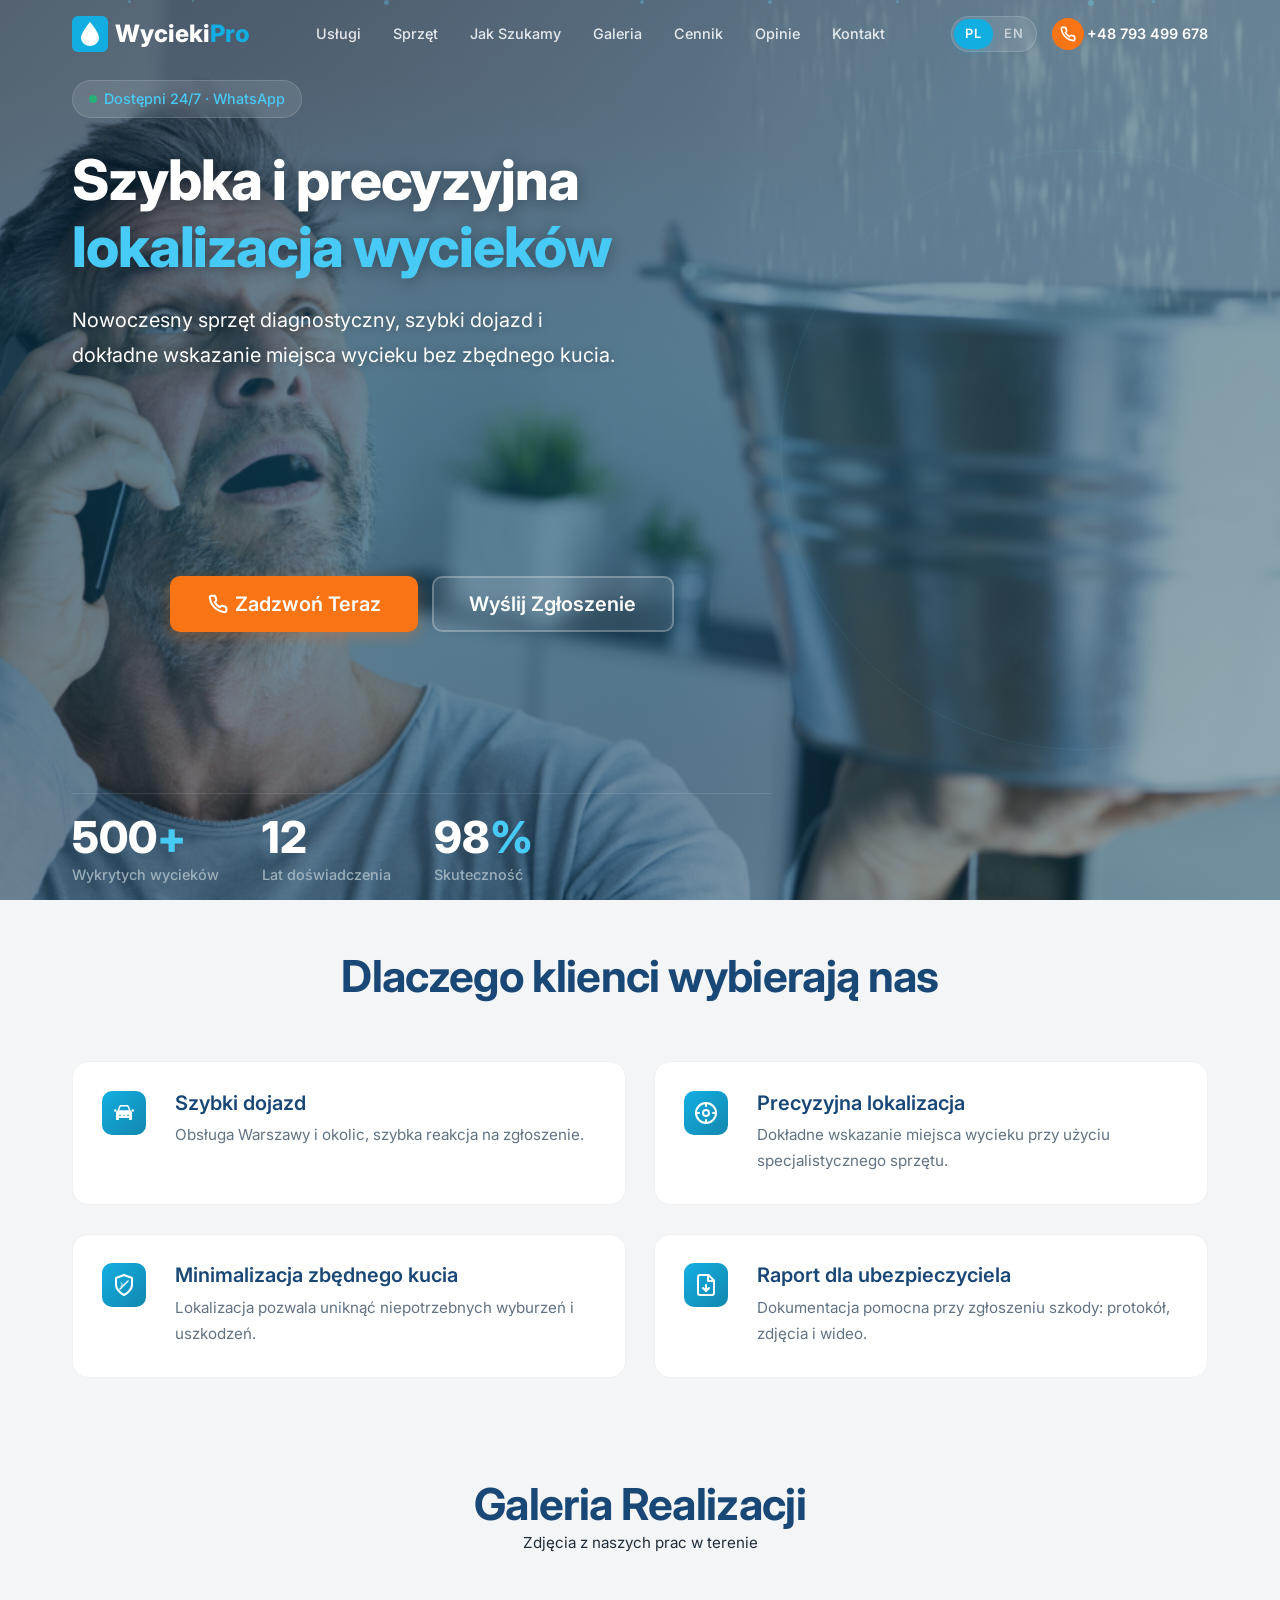
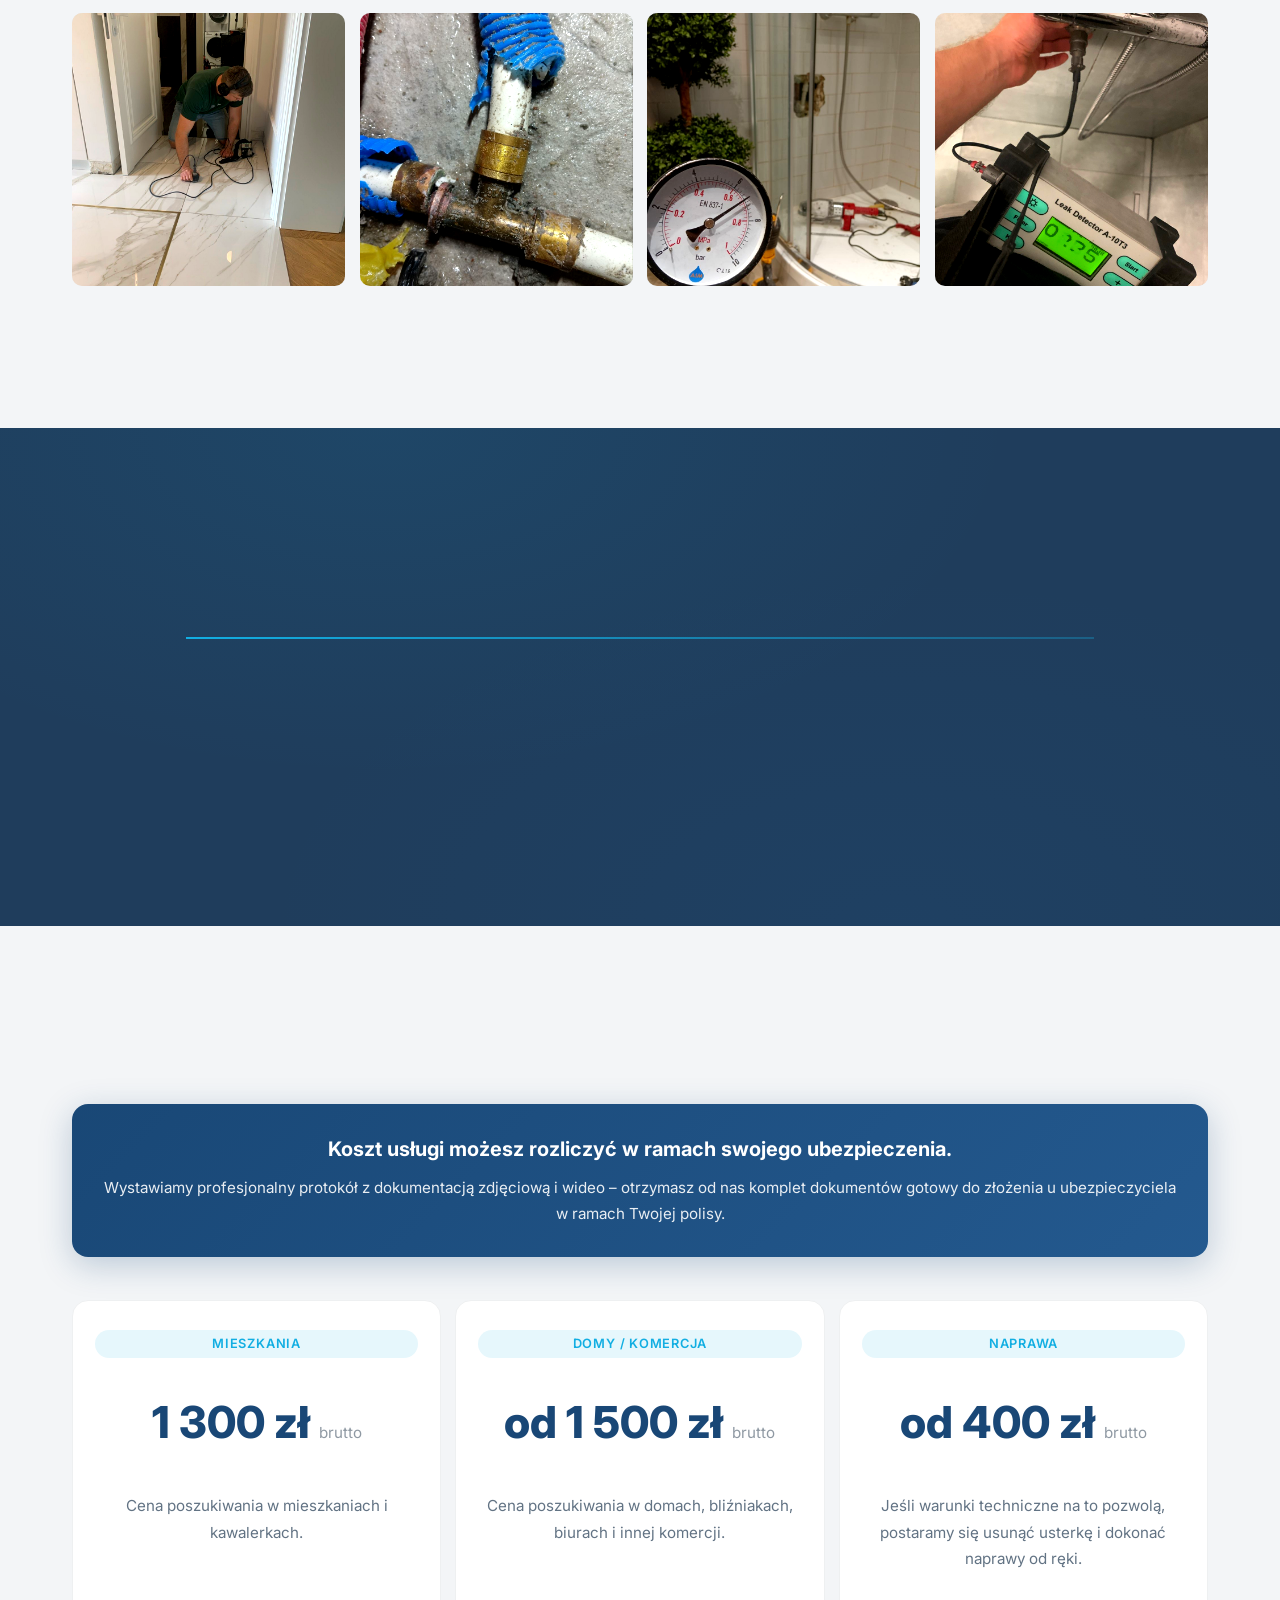
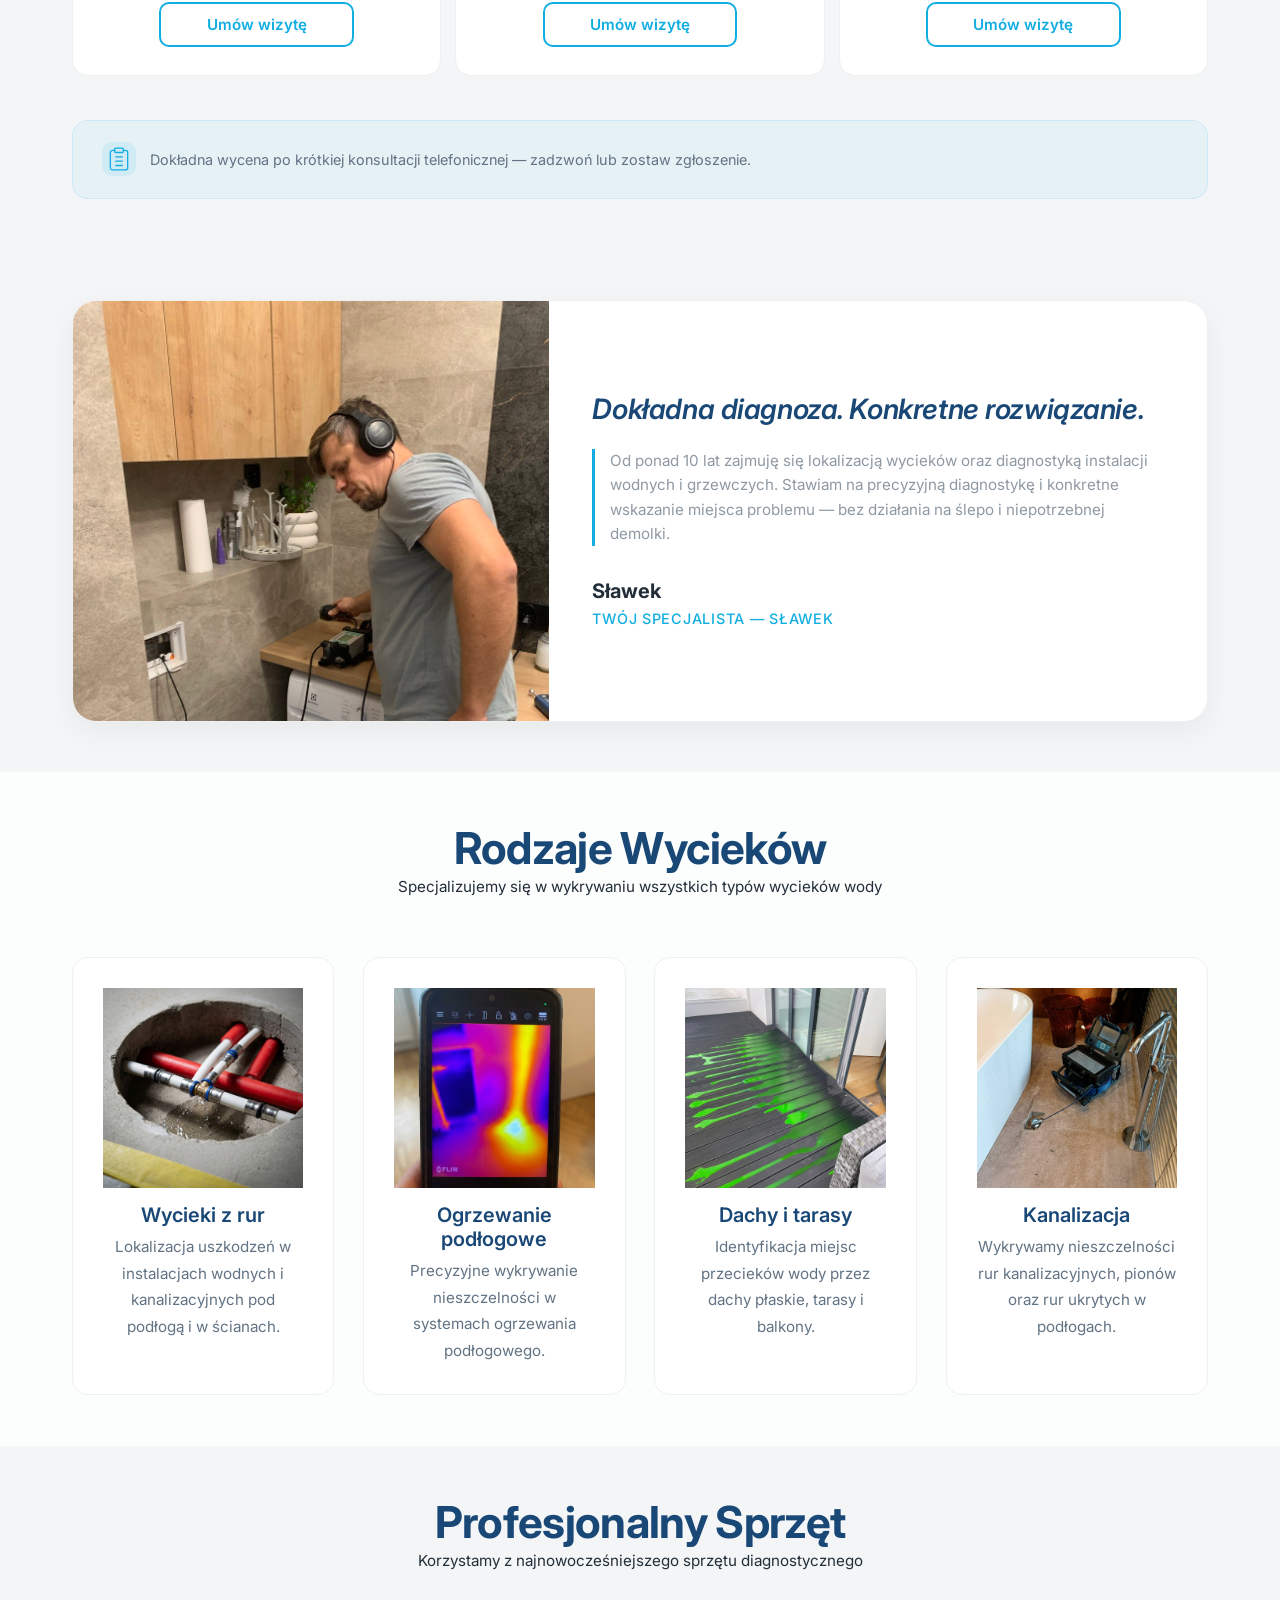
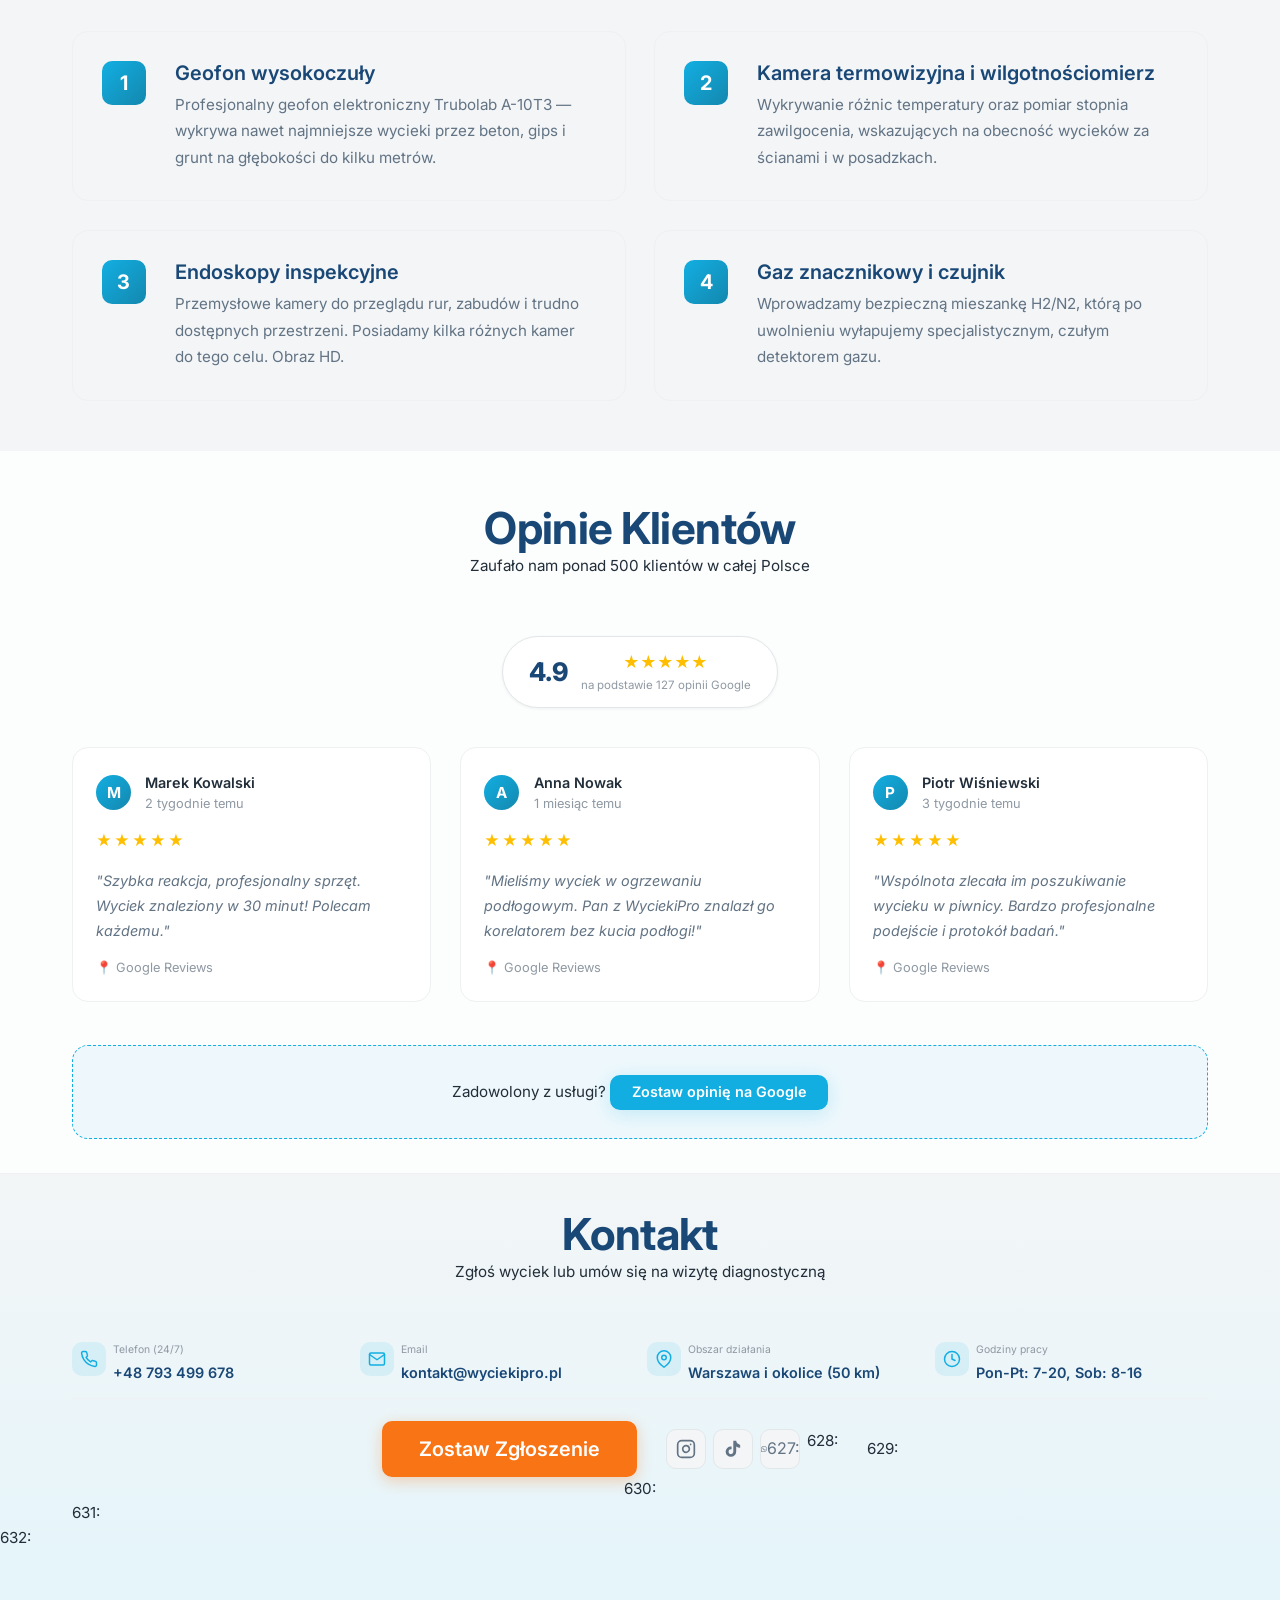
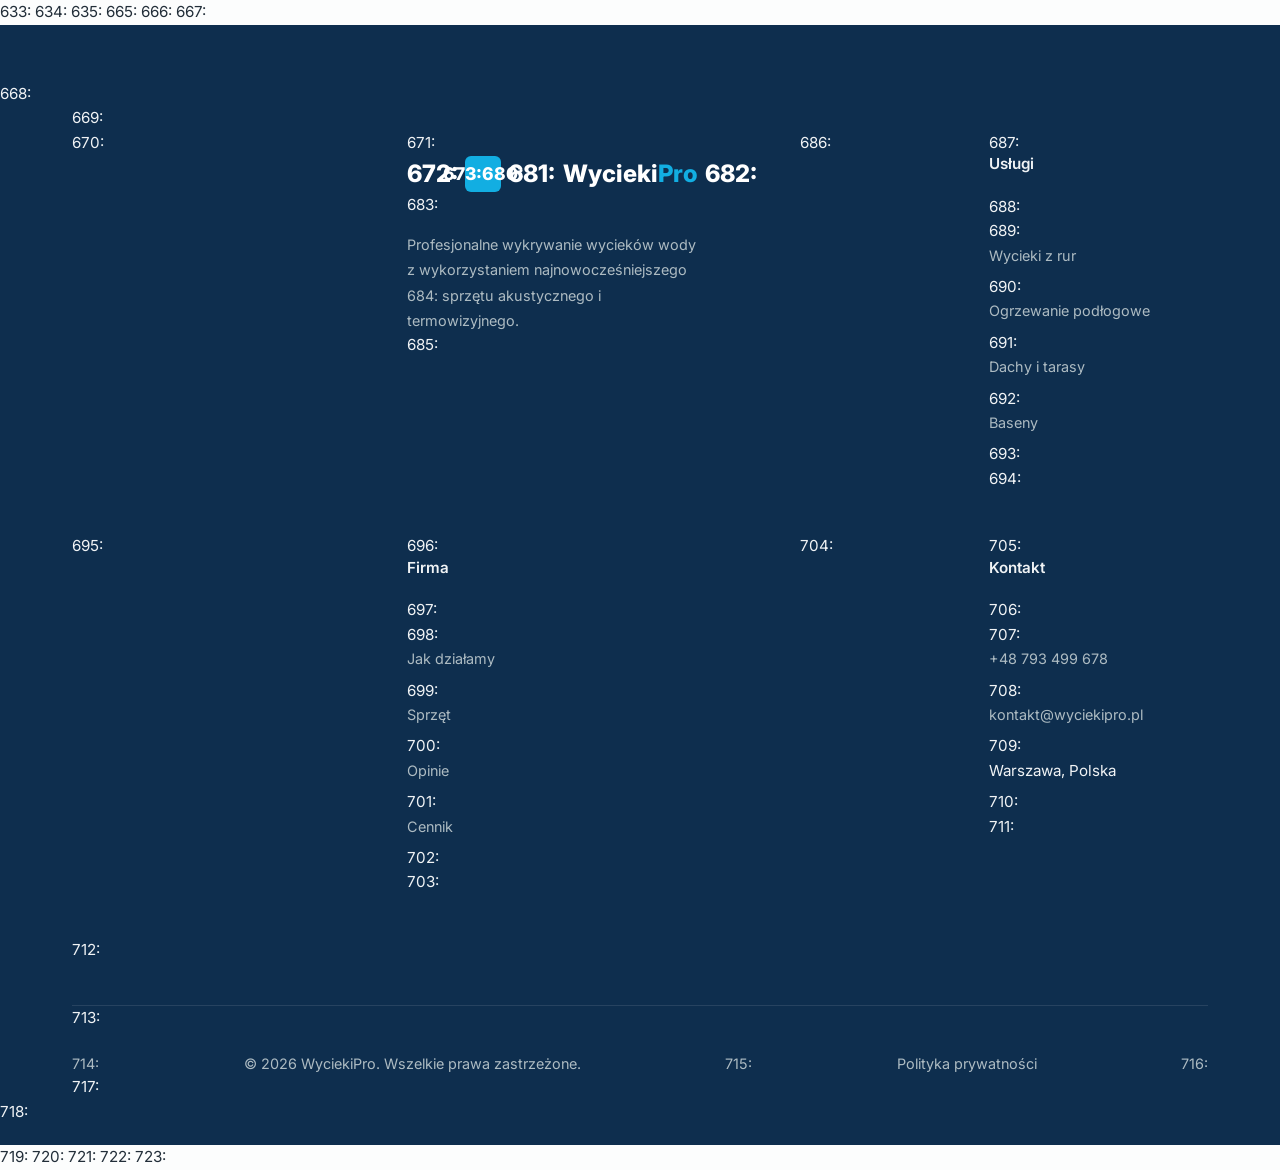
==== commit c629ae9a: "Оновив файли" ====
--- a/index.html
+++ b/index.html
@@ -77,6 +77,7 @@
   <link rel="stylesheet" href="css/components/reviews.css">
   <link rel="stylesheet" href="css/components/contact.css">
   <link rel="stylesheet" href="css/components/footer.css">
+  <link rel="stylesheet" href="css/components/about-me.css">
   <link rel="stylesheet" href="css/animations/animations.css">
 </head>
 
@@ -395,6 +396,29 @@
         </div>
       </div>
 
+    </div>
+  </section>
+
+  <!-- ═══ ABOUT SPECIALIST ═══ -->
+  <section class="about-v2" id="about">
+    <div class="container">
+      <div class="about-v2__card reveal">
+        <div class="about-v2__image-col">
+          <img src="images/fachowiec-z-lokalizacj-wyciekow.jpg" alt="Sławek — specjalista lokalizacji wycieków" class="about-v2__image" loading="lazy">
+        </div>
+        <div class="about-v2__content-col">
+          <h2 class="about-v2__quote">Dokładna diagnoza. Konkretne rozwiązanie.</h2>
+          <div class="about-v2__details">
+            <p>Od ponad 10 lat zajmuję się lokalizacją wycieków oraz diagnostyką instalacji wodnych i grzewczych. Stawiam na precyzyjną diagnostykę i konkretne wskazanie miejsca problemu — bez działania na ślepo i niepotrzebnej demolki.</p>
+          </div>
+          <div class="about-v2__footer">
+            <div>
+              <div class="about-v2__name">Sławek</div>
+              <div class="about-v2__role">Twój specjalista — Sławek</div>
+            </div>
+          </div>
+        </div>
+      </div>
     </div>
   </section>
 
--- a/css/components/hero.css
+++ b/css/components/hero.css
@@ -7,11 +7,20 @@
   position: relative;
   min-height: 100vh;
   display: flex;
+  flex-direction: column;      /* вертикальний розподіл */
   align-items: center;
   background: var(--color-bg-hero);
   overflow: hidden;
   padding-top: 80px;
-  padding-bottom: 40px;
+  padding-bottom: 0; /* Прибрали відступ знизу, щоб притиснути статистику */
+}
+
+/* Контейнер розтягується на всю висоту героя */
+.hero > .container {
+  display: flex;
+  flex-direction: column;
+  flex: 1;
+  width: 100%;
 }
 
 /* ── Hero background image (responsive <picture>) ─────────────────────── */
@@ -99,12 +108,17 @@
   position: relative;
   z-index: 3;
   max-width: 700px;
+  display: flex;
+  flex-direction: column;
+  flex: 1;                     /* займає весь вільний простір */
+  padding-bottom: 0;           /* Прибрали відступ, щоб статистика була в самому низу */
 }
 
 /* ── Title ─────────────────────────────────────────────────────────────── */
 
 .hero__badge {
   display: inline-flex;
+  align-self: flex-start; /* Запобігає розтягуванню по горизонталі у flex-column */
   align-items: center;
   gap: var(--space-sm);
   padding: 0.4rem 1rem;
@@ -163,8 +177,9 @@
   flex-wrap: wrap;
   justify-content: center;
   gap: var(--space-md);
-  margin-top: var(--space-xl);
-  margin-bottom: var(--space-2xl);
+  margin-top: auto;            /* штовхає кнопки + статистику в нижню чверть */
+  padding-top: var(--space-xl);
+  margin-bottom: var(--space-xl);
 }
 
 /* ── Insurance Banner ──────────────────────────────────────────────────── */
@@ -196,8 +211,10 @@
 .hero__stats {
   display: flex;
   gap: var(--space-2xl);
-  padding-top: var(--space-xl);
+  padding-top: var(--space-lg);
   border-top: 1px solid hsla(0, 0%, 100%, 0.1);
+  margin-top: auto;            /* статистика притиснута до низу */
+  padding-bottom: var(--space-md); /* балансуємо відстань під текстом, щоб від цифр до низу було як від цифр до лінії */
 }
 
 .stat {
@@ -275,7 +292,7 @@
 /* Tablet (768px–1024px) — image is 768×400 */
 @media (max-width: 1024px) {
   .hero {
-    min-height: 70vh;
+    min-height: 80vh;
   }
 
   .hero__bg-image img {
@@ -290,9 +307,10 @@
 /* Mobile (≤768px) — image is 480×400 (nearly square) */
 @media (max-width: 768px) {
   .hero {
-    min-height: 70vh;
+    min-height: 100vh;
+    min-height: 100svh; /* iOS/Android — враховує панель браузера */
     padding-top: 70px;
-    padding-bottom: 30px;
+    padding-bottom: 0;
   }
 
   .hero__bg-image img {
@@ -302,17 +320,18 @@
   .hero__badge {
     padding: 0.35rem 0.85rem;
     font-size: 0.75rem;
-    margin-bottom: 1rem;
+    margin-top: 0; /* Підтягує бейдж ближче до хедера */
+    margin-bottom: auto; /* Відштовхує заголовок вниз, зберігаючи пропорції */
   }
 
   .hero__title {
-    font-size: 1.8rem;
+    font-size: 2.2rem; /* Збільшено на ~20% (було 1.8rem) */
     margin-bottom: 0.8rem;
   }
   
   .hero__subtitle {
     font-size: 0.9rem;
-    margin-bottom: 1.2rem;
+    margin-bottom: auto; /* Відступ знизу (штовхає кнопки вниз) */
   }
 
   .hero__stats {
@@ -320,6 +339,8 @@
     justify-content: space-between;
     gap: var(--space-sm);
     padding-top: var(--space-md);
+    padding-bottom: var(--space-sm); /* балансуємо на мобільному */
+    margin-top: 0; /* Знімаємо auto з десктопу */
   }
   
   .hero__stats .stat {
@@ -340,7 +361,9 @@
     flex-direction: column;
     align-items: center;
     gap: var(--space-sm); /* reduced gap */
-    margin-bottom: var(--space-xl);
+    margin-top: 0; /* Знімаємо auto з десктопу */
+    margin-bottom: var(--space-lg); /* Фіксований відступ між кнопками і статистикою */
+    padding-top: 0;
   }
 
   .hero__insurance-banner {
@@ -361,22 +384,25 @@
 /* Small mobile (≤480px) */
 @media (max-width: 480px) {
   .hero {
-    min-height: auto;
+    min-height: 100vh;
+    min-height: 100svh; /* iOS/Android — враховує панель браузера */
     padding-top: 80px;
-    padding-bottom: 20px;
+    padding-bottom: 0;
   }
 
   .hero__bg-image img {
-    object-position: 55% 25%;
+    object-position: 55% 20%; /* людина видна зверху */
+    object-fit: cover;
   }
 
   .hero__title {
-    font-size: 1.6rem;
+    font-size: 1.9rem; /* Збільшено на ~20% (було 1.6rem) */
   }
 
   .hero__stats {
     gap: var(--space-xs);
     padding-top: var(--space-sm);
+    padding-bottom: var(--space-xs); /* балансуємо на найменших екранах */
   }
 
   .hero__stats .stat__number {
--- a/css/components/about-me.css
+++ b/css/components/about-me.css
@@ -0,0 +1,231 @@
+/* ==========================================================================
+   ABOUT ME (SPECIALIST PROFILE)
+   ========================================================================== */
+
+/* 
+   VARIANT 1: Classic Expert Profile 
+   Uses a clean 2-column grid, professional and trustworthy.
+*/
+.about-v1 {
+  background: var(--color-bg);
+  padding: var(--space-section) 0;
+}
+
+.about-v1__grid {
+  display: grid;
+  grid-template-columns: 1fr;
+  gap: var(--space-2xl);
+  align-items: center;
+}
+
+@media (min-width: 992px) {
+  .about-v1__grid {
+    grid-template-columns: 5fr 7fr;
+  }
+}
+
+.about-v1__image-wrapper {
+  position: relative;
+  border-radius: var(--radius-xl);
+  overflow: hidden;
+  box-shadow: 0 20px 40px rgba(0, 0, 0, 0.1);
+}
+
+/* Subtle decorative border element */
+.about-v1__image-wrapper::after {
+  content: '';
+  position: absolute;
+  inset: 0;
+  border-radius: var(--radius-xl);
+  border: 1px solid rgba(255, 255, 255, 0.1);
+  pointer-events: none;
+}
+
+.about-v1__image {
+  width: 100%;
+  height: auto;
+  aspect-ratio: 4/5;
+  object-fit: cover;
+  display: block;
+  transform: scale(1.02); /* Slight scale to ensure no gaps */
+}
+
+.about-v1__content {
+  display: flex;
+  flex-direction: column;
+  gap: var(--space-md);
+}
+
+.about-v1__subtitle {
+  color: var(--color-accent);
+  font-weight: var(--fw-bold);
+  text-transform: uppercase;
+  letter-spacing: 0.05em;
+  font-size: 0.875rem;
+}
+
+.about-v1__title {
+  font-size: clamp(2rem, 4vw, 2.75rem);
+  font-weight: var(--fw-bold);
+  line-height: 1.1;
+  color: var(--color-text);
+  margin-bottom: var(--space-xs);
+}
+
+.about-v1__desc {
+  font-size: var(--text-lg);
+  color: var(--color-text-muted);
+  line-height: 1.6;
+  margin-bottom: var(--space-md);
+}
+
+.about-v1__features {
+  display: flex;
+  flex-direction: column;
+  gap: var(--space-sm);
+  margin-bottom: var(--space-lg);
+}
+
+.about-v1__feature {
+  display: flex;
+  align-items: flex-start;
+  gap: var(--space-sm);
+}
+
+.about-v1__feature-icon {
+  color: var(--color-accent);
+  margin-top: 2px;
+  flex-shrink: 0;
+}
+
+.about-v1__feature-text {
+  font-weight: var(--fw-medium);
+  color: var(--color-text);
+}
+
+
+/* 
+   VARIANT 2: The Founder Card 
+   A wide, premium, SaaS-like card layout.
+*/
+.about-v2 {
+  background: var(--color-bg-alt);
+  padding: var(--space-section) 0;
+}
+
+.about-v2__card {
+  background: var(--color-bg-card);
+  border-radius: var(--radius-xl);
+  box-shadow: 0 10px 30px rgba(0, 0, 0, 0.05);
+  border: 1px solid var(--color-border-light);
+  overflow: hidden;
+  display: flex;
+  flex-direction: column;
+}
+
+@media (min-width: 768px) {
+  .about-v2__card {
+    flex-direction: row;
+    align-items: stretch;
+  }
+}
+
+/* --- Image column --- */
+.about-v2__image-col {
+  width: 100%;
+  height: 280px;          /* compact on mobile, crops from the bottom */
+  overflow: hidden;
+  flex-shrink: 0;
+}
+
+@media (min-width: 768px) {
+  .about-v2__image-col {
+    position: relative;   /* restore absolute strategy for tablet/desktop */
+    width: 42%;
+    height: auto;
+    min-height: 420px;
+    align-self: stretch;
+  }
+}
+
+/* Image itself */
+.about-v2__image {
+  display: block;
+  width: 100%;
+  height: 100%;
+  object-fit: cover;
+  object-position: top center;  /* face/head always visible, legs cut if needed */
+}
+
+@media (min-width: 768px) {
+  .about-v2__image {
+    position: absolute;
+    inset: 0;
+  }
+}
+
+.about-v2__content-col {
+  padding: var(--space-xl);
+  display: flex;
+  flex-direction: column;
+  justify-content: center;
+}
+
+@media (min-width: 768px) {
+  .about-v2__content-col {
+    width: 58%;
+    padding: var(--space-xl);
+  }
+}
+
+@media (min-width: 992px) {
+  .about-v2__content-col {
+    padding: var(--space-2xl);
+  }
+}
+
+.about-v2__quote-icon {
+  color: var(--color-accent);
+  opacity: 0.2;
+  margin-bottom: var(--space-md);
+}
+
+.about-v2__quote {
+  font-size: clamp(1.25rem, 3vw, 1.75rem);
+  font-weight: var(--fw-semibold);
+  line-height: 1.3;
+  color: var(--color-primary);
+  margin-bottom: var(--space-lg);
+  font-style: italic;
+}
+
+.about-v2__details {
+  border-left: 3px solid var(--color-accent);
+  padding-left: var(--space-md);
+  margin-bottom: var(--space-xl);
+}
+
+.about-v2__details p {
+  color: var(--color-text-muted);
+  line-height: 1.6;
+}
+
+.about-v2__footer {
+  display: flex;
+  align-items: center;
+  gap: var(--space-md);
+}
+
+.about-v2__name {
+  font-weight: var(--fw-bold);
+  font-size: var(--text-lg);
+  color: var(--color-text);
+}
+
+.about-v2__role {
+  font-size: var(--text-sm);
+  color: var(--color-accent);
+  font-weight: var(--fw-medium);
+  text-transform: uppercase;
+  letter-spacing: 0.05em;
+}
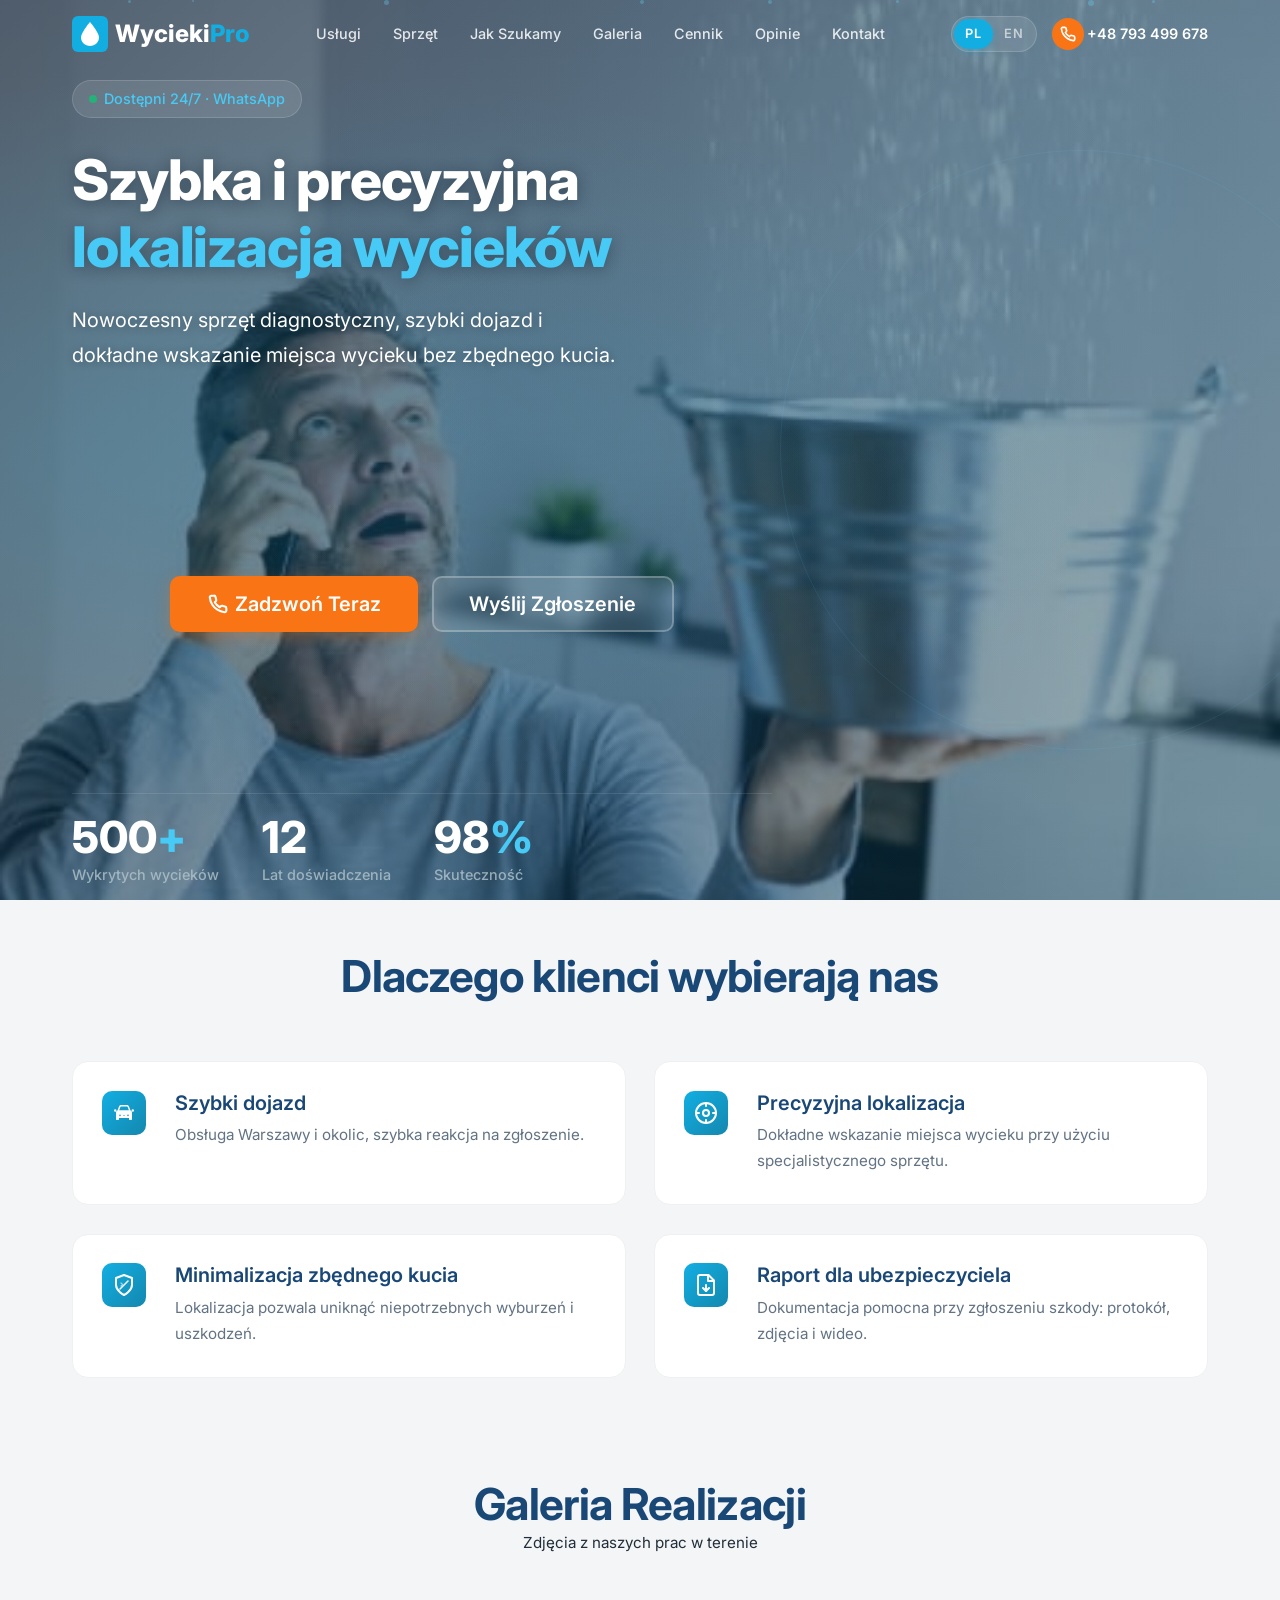
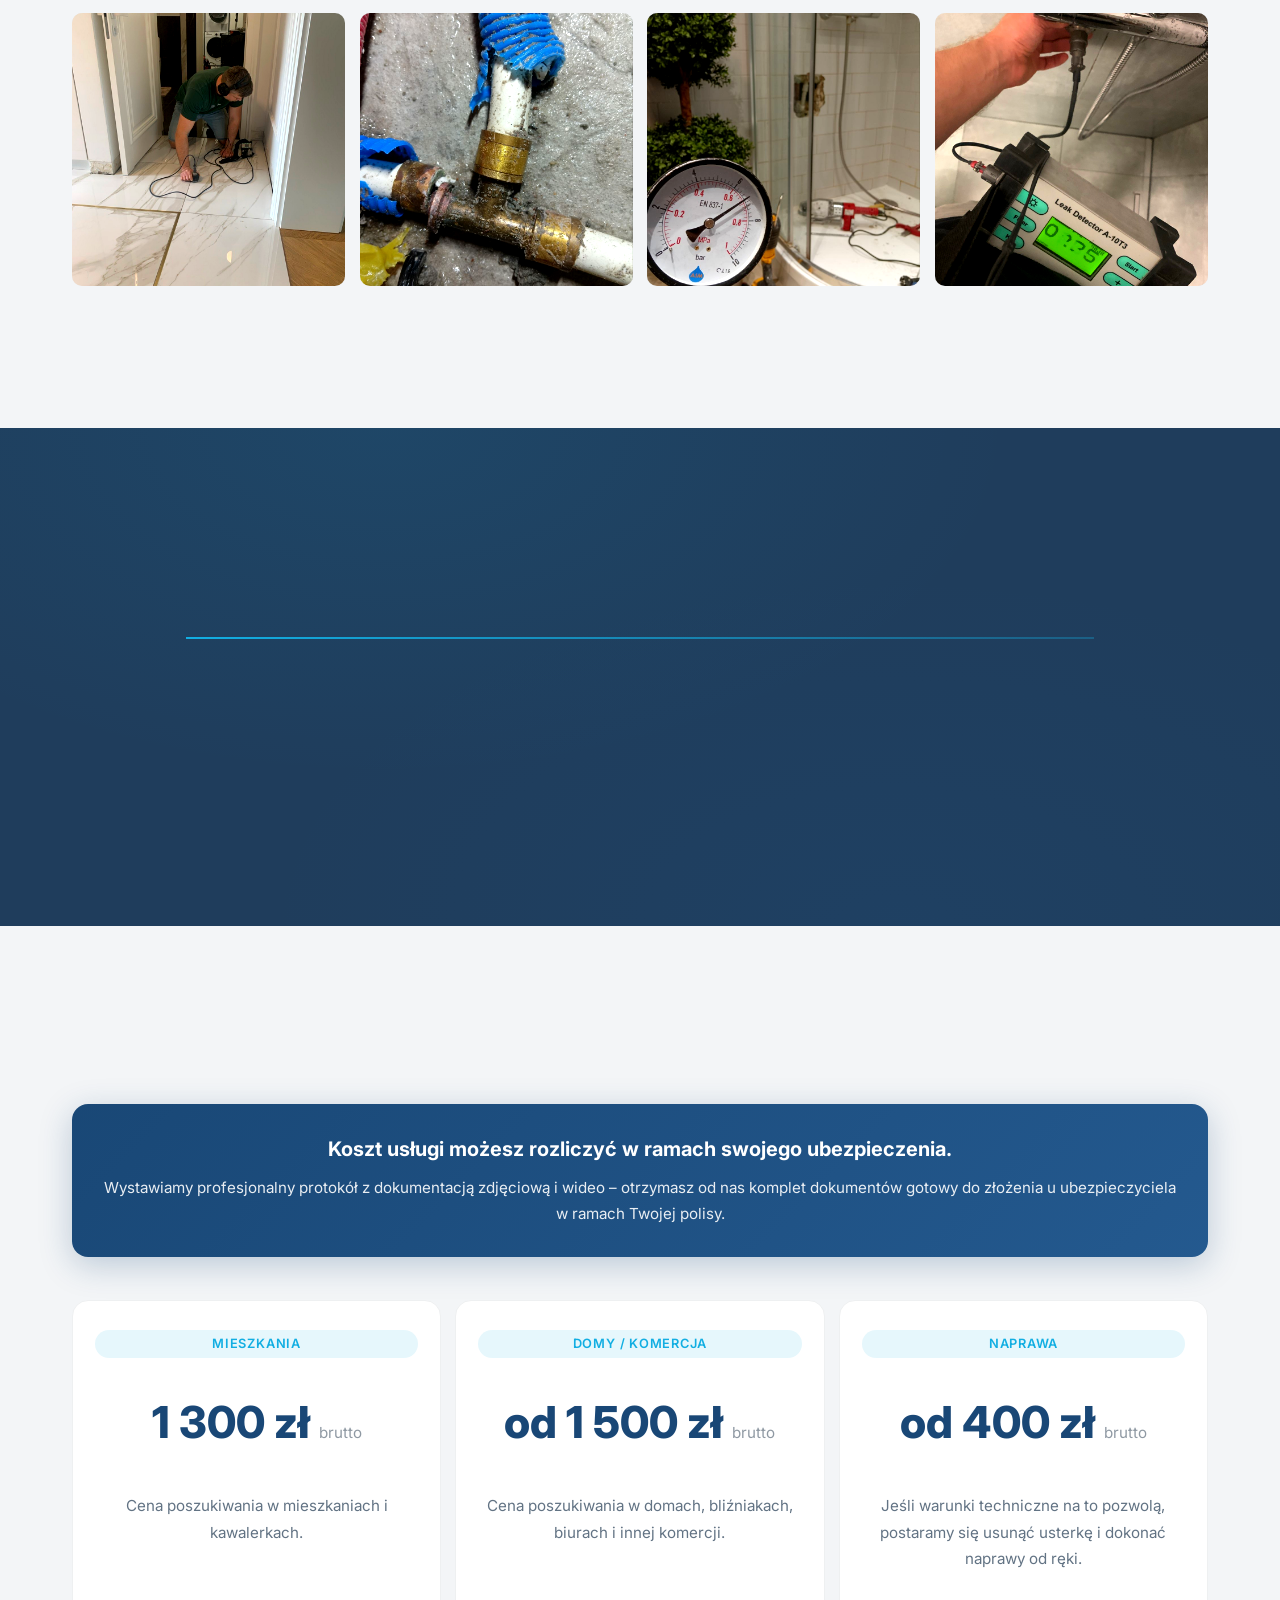
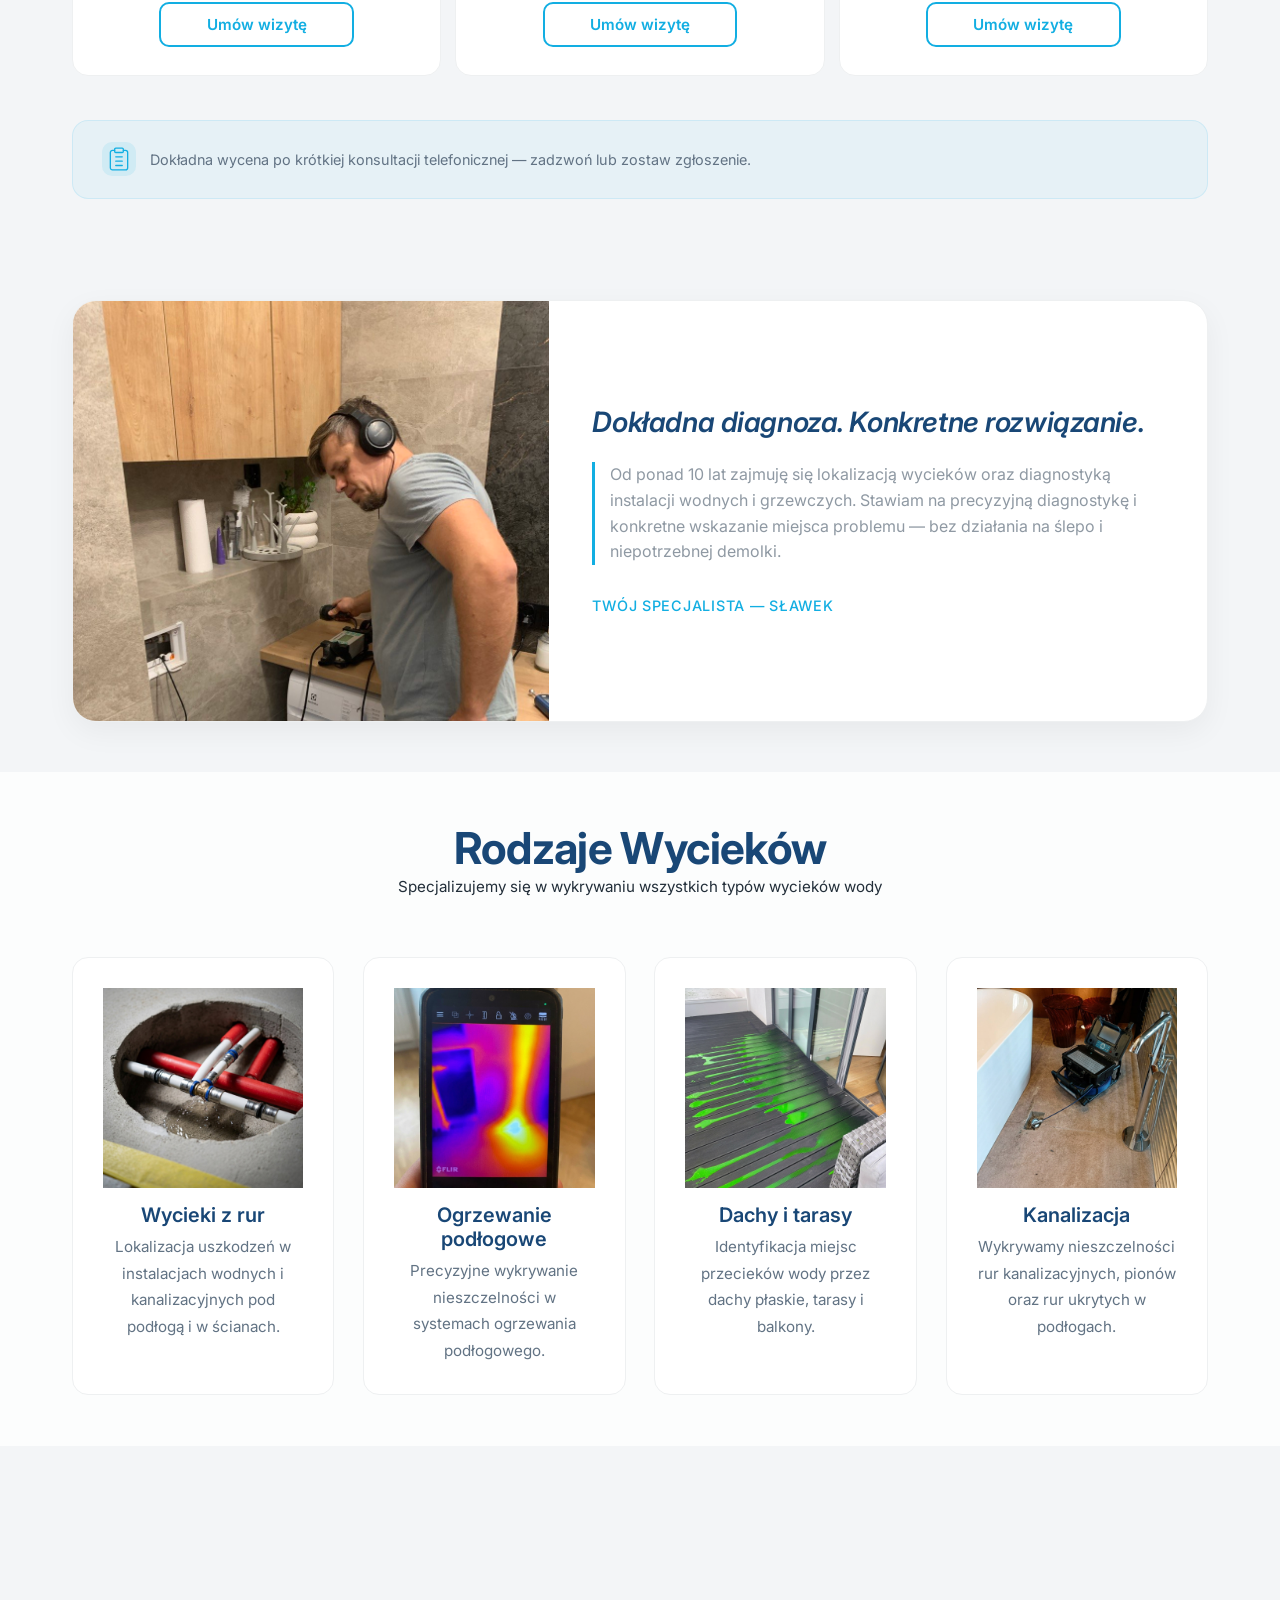
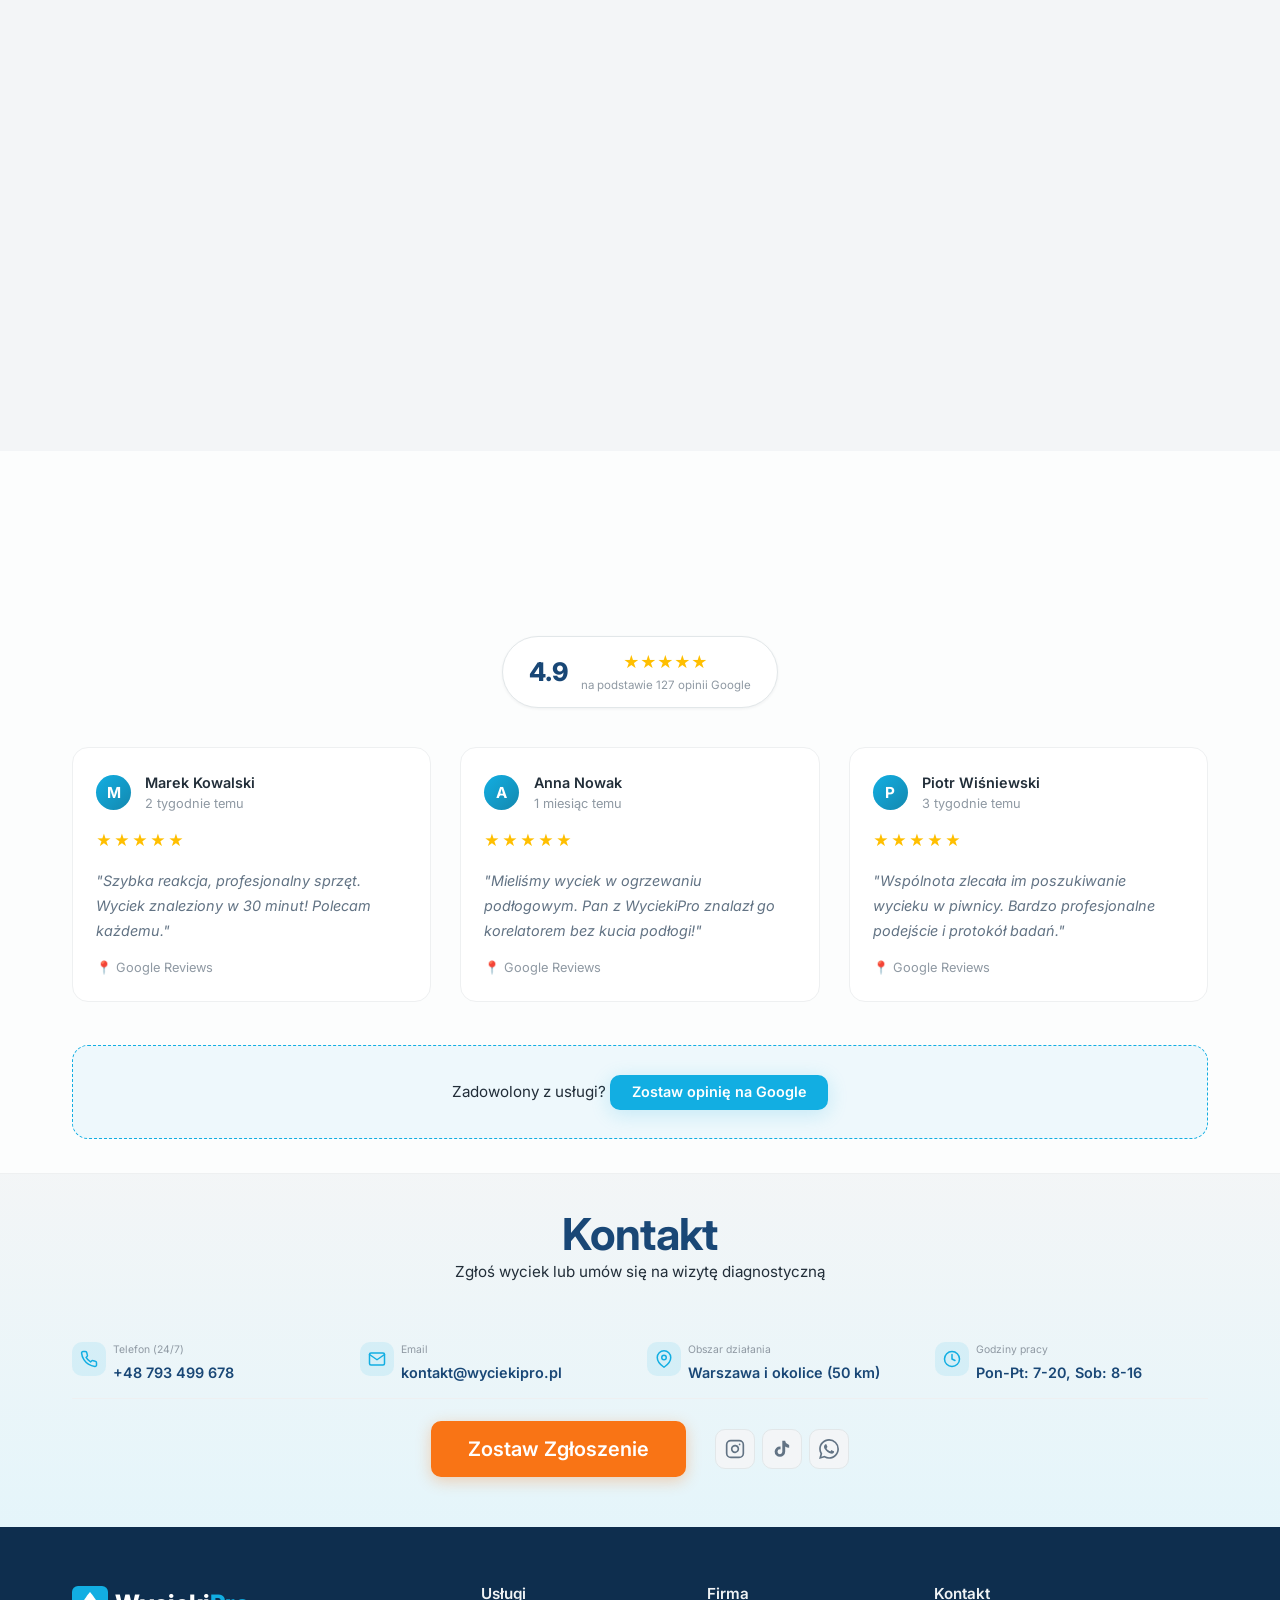
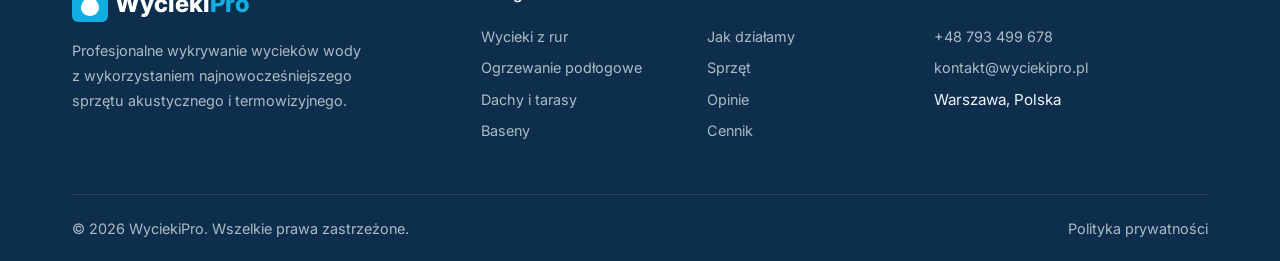
==== commit e4a490bd: "Оновив файли" ====
--- a/index.html
+++ b/index.html
@@ -413,7 +413,6 @@
           </div>
           <div class="about-v2__footer">
             <div>
-              <div class="about-v2__name">Sławek</div>
               <div class="about-v2__role">Twój specjalista — Sławek</div>
             </div>
           </div>
@@ -646,101 +645,101 @@
               <svg width="20" height="20" viewBox="0 0 24 24" fill="currentColor">
                 <path
                   d="M17.472 14.382c-.297-.149-1.758-.867-2.03-.967-.273-.099-.471-.148-.67.15-.197.297-.767.966-.94 1.164-.173.199-.347.223-.644.075-.297-.15-1.255-.463-2.39-1.475-.883-.788-1.48-1.761-1.653-2.059-.173-.297-.018-.458.13-.606.134-.133.298-.347.446-.52.149-.174.198-.298.298-.497.099-.198.05-.371-.025-.52-.075-.149-.669-1.612-.916-2.207-.242-.579-.487-.5-.669-.51-.173-.008-.371-.01-.57-.01-.198 0-.52.074-.792.372-.272.297-1.04 1.016-1.04 2.479 0 1.462 1.065 2.875 1.213 3.074.149.198 2.096 3.2 5.077 4.487.709.306 1.262.489 1.694.625.712.227 1.36.195 1.871.118.571-.085 1.758-.719 2.006-1.413.248-.694.248-1.289.173-1.413-.074-.124-.272-.198-.57-.347m-5.421 7.403h-.004a9.87 9.87 0 0 1-5.031-1.378l-.361-.214-3.741.982.998-3.648-.235-.374a9.86 9.86 0 0 1-1.51-5.26c.001-5.45 4.436-9.884 9.888-9.884 2.64 0 5.122 1.03 6.988 2.898a9.825 9.825 0 0 1 2.893 6.994c-.003 5.45-4.437 9.884-9.885 9.884m8.413-18.297A11.815 11.815 0 0 0 12.05 0C5.495 0 .16 5.335.157 11.892c0 2.096.547 4.142 1.588 5.945L.057 24l6.305-1.654a11.882 11.882 0 0 0 5.683 1.448h.005c6.554 0 11.89-5.335 11.893-11.893a11.821 11.821 0 0 0-3.48-8.413z" />
-626:               </svg>
-627:             </a>
-628:           </div>
-629:         </div>
-630:       </div>
-631:     </div>
-632:   </section>
-633: 
-634:   <!-- ═══ MODAL FORM ═══ -->
-635:   <div class="modal-overlay" id="modal-form">
-636:     <div class="modal">
-637:       <button class="modal__close" onclick="closeModal()" aria-label="Zamknij">✕</button>
-638:       <h3 class="modal__title">Zostaw zgłoszenie</h3>
-639:       <p class="modal__subtitle">Oddzwonimy w ciągu 30 minut</p>
-640:       <form class="modal__form" id="modal-contact-form">
-641:         <div class="form-group">
-642:           <input type="text" id="modal-name" name="name" placeholder="Imię" required>
-643:         </div>
-644:         <div class="form-group">
-645:           <input type="tel" id="modal-phone" name="phone" placeholder="+48 XXX XXX XXX" required>
-646:         </div>
-647:         <div class="form-group">
-648:           <input type="text" id="modal-city" name="city" placeholder="Miasto / miejscowość" required>
-649:         </div>
-650:         <div class="form-group">
-651:           <textarea id="modal-message" name="message" placeholder="Krótki opis problemu (opcjonalnie)" rows="2"></textarea>
-652:         </div>
-653:         <div class="form-group">
-654:           <label class="modal__contact-label">Wygodny sposób kontaktu:</label>
-655:           <div class="modal__contact-methods">
-656:             <label class="modal__method"><input type="radio" name="contact_method" value="whatsapp" checked>
-657:               WhatsApp</label>
-658:             <label class="modal__method"><input type="radio" name="contact_method" value="phone"> Telefon</label>
-659:           </div>
-660:         </div>
-661:         <button type="submit" class="btn btn--primary btn--lg modal__submit">Wyślij</button>
-662:       </form>
-663:     </div>
-664:   </div>
-665: 
-666:   <!-- ═══ FOOTER ═══ -->
-667:   <footer class="footer" id="footer">
-668:     <div class="container">
-669:       <div class="footer__top">
-670:         <div>
-671:           <a href="#" class="header__logo" style="color:#fff;">
-672:             <span class="header__logo-icon">
-673:               <svg width="20" height="24" viewBox="0 0 20 24" fill="none" xmlns="http://www.w3.org/2000/svg"
-674:                 aria-hidden="true">
-675:                 <path d="M10 0C10 0 1 10.5 1 15.5C1 20.194 5.03 24 10 24C14.97 24 19 20.194 19 15.5C19 10.5 10 0 10 0Z"
-676:                   fill="white" />
-677:                 <path d="M13.5 18C13.5 16.07 12.43 14.4 10.83 13.56" stroke="rgba(255,255,255,0.4)" stroke-width="1.5"
-678:                   stroke-linecap="round" />
-679:               </svg>
-680:             </span>
-681:             <span class="header__logo-text">Wycieki<span>Pro</span></span>
-682:           </a>
-683:           <p class="footer__brand-text">Profesjonalne wykrywanie wycieków wody z wykorzystaniem najnowocześniejszego
-684:             sprzętu akustycznego i termowizyjnego.</p>
-685:         </div>
-686:         <div>
-687:           <h4 class="footer__heading">Usługi</h4>
-688:           <ul class="footer__links">
-689:             <li><a href="#services">Wycieki z rur</a></li>
-690:             <li><a href="#services">Ogrzewanie podłogowe</a></li>
-691:             <li><a href="#services">Dachy i tarasy</a></li>
-692:             <li><a href="#services">Baseny</a></li>
-693:           </ul>
-694:         </div>
-695:         <div>
-696:           <h4 class="footer__heading">Firma</h4>
-697:           <ul class="footer__links">
-698:             <li><a href="#process">Jak działamy</a></li>
-699:             <li><a href="#equipment">Sprzęt</a></li>
-700:             <li><a href="#reviews">Opinie</a></li>
-701:             <li><a href="#pricing">Cennik</a></li>
-702:           </ul>
-703:         </div>
-704:         <div>
-705:           <h4 class="footer__heading">Kontakt</h4>
-706:           <ul class="footer__links">
-707:             <li><a href="tel:+48793499678">+48 793 499 678</a></li>
-708:             <li><a href="mailto:kontakt@wyciekipro.pl">kontakt@wyciekipro.pl</a></li>
-709:             <li>Warszawa, Polska</li>
-710:           </ul>
-711:         </div>
-712:       </div>
-713:       <div class="footer__bottom">
-714:         <span>© 2026 WyciekiPro. Wszelkie prawa zastrzeżone.</span>
-715:         <span>Polityka prywatności</span>
-716:       </div>
-717:     </div>
-718:   </footer>
-719: 
-720:   <script src="js/main.js"></script>
-721: </body>
-722: 
-723: </html>+              </svg>
+            </a>
+          </div>
+        </div>
+      </div>
+    </div>
+  </section>
+
+  <!-- ═══ MODAL FORM ═══ -->
+  <div class="modal-overlay" id="modal-form">
+    <div class="modal">
+      <button class="modal__close" onclick="closeModal()" aria-label="Zamknij">✕</button>
+      <h3 class="modal__title">Zostaw zgłoszenie</h3>
+      <p class="modal__subtitle">Oddzwonimy w ciągu 30 minut</p>
+      <form class="modal__form" id="modal-contact-form">
+        <div class="form-group">
+          <input type="text" id="modal-name" name="name" placeholder="Imię" required>
+        </div>
+        <div class="form-group">
+          <input type="tel" id="modal-phone" name="phone" placeholder="+48 XXX XXX XXX" required>
+        </div>
+        <div class="form-group">
+          <input type="text" id="modal-city" name="city" placeholder="Miasto / miejscowość" required>
+        </div>
+        <div class="form-group">
+          <textarea id="modal-message" name="message" placeholder="Krótki opis problemu (opcjonalnie)" rows="2"></textarea>
+        </div>
+        <div class="form-group">
+          <label class="modal__contact-label">Wygodny sposób kontaktu:</label>
+          <div class="modal__contact-methods">
+            <label class="modal__method"><input type="radio" name="contact_method" value="whatsapp" checked>
+              WhatsApp</label>
+            <label class="modal__method"><input type="radio" name="contact_method" value="phone"> Telefon</label>
+          </div>
+        </div>
+        <button type="submit" class="btn btn--primary btn--lg modal__submit">Wyślij</button>
+      </form>
+    </div>
+  </div>
+
+  <!-- ═══ FOOTER ═══ -->
+  <footer class="footer" id="footer">
+    <div class="container">
+      <div class="footer__top">
+        <div>
+          <a href="#" class="header__logo" style="color:#fff;">
+            <span class="header__logo-icon">
+              <svg width="20" height="24" viewBox="0 0 20 24" fill="none" xmlns="http://www.w3.org/2000/svg"
+                aria-hidden="true">
+                <path d="M10 0C10 0 1 10.5 1 15.5C1 20.194 5.03 24 10 24C14.97 24 19 20.194 19 15.5C19 10.5 10 0 10 0Z"
+                  fill="white" />
+                <path d="M13.5 18C13.5 16.07 12.43 14.4 10.83 13.56" stroke="rgba(255,255,255,0.4)" stroke-width="1.5"
+                  stroke-linecap="round" />
+              </svg>
+            </span>
+            <span class="header__logo-text">Wycieki<span>Pro</span></span>
+          </a>
+          <p class="footer__brand-text">Profesjonalne wykrywanie wycieków wody z wykorzystaniem najnowocześniejszego
+            sprzętu akustycznego i termowizyjnego.</p>
+        </div>
+        <div>
+          <h4 class="footer__heading">Usługi</h4>
+          <ul class="footer__links">
+            <li><a href="#services">Wycieki z rur</a></li>
+            <li><a href="#services">Ogrzewanie podłogowe</a></li>
+            <li><a href="#services">Dachy i tarasy</a></li>
+            <li><a href="#services">Baseny</a></li>
+          </ul>
+        </div>
+        <div>
+          <h4 class="footer__heading">Firma</h4>
+          <ul class="footer__links">
+            <li><a href="#process">Jak działamy</a></li>
+            <li><a href="#equipment">Sprzęt</a></li>
+            <li><a href="#reviews">Opinie</a></li>
+            <li><a href="#pricing">Cennik</a></li>
+          </ul>
+        </div>
+        <div>
+          <h4 class="footer__heading">Kontakt</h4>
+          <ul class="footer__links">
+            <li><a href="tel:+48793499678">+48 793 499 678</a></li>
+            <li><a href="mailto:kontakt@wyciekipro.pl">kontakt@wyciekipro.pl</a></li>
+            <li>Warszawa, Polska</li>
+          </ul>
+        </div>
+      </div>
+      <div class="footer__bottom">
+        <span>© 2026 WyciekiPro. Wszelkie prawa zastrzeżone.</span>
+        <span>Polityka prywatności</span>
+      </div>
+    </div>
+  </footer>
+
+  <script src="js/main.js"></script>
+</body>
+
+</html>
--- a/css/components/equipment.css
+++ b/css/components/equipment.css
@@ -66,7 +66,9 @@
   }
 
   .equipment__card {
-    flex-direction: column;
+    flex-direction: row;
+    align-items: flex-start;
     gap: var(--space-md);
+    padding: var(--space-lg);
   }
 }
--- a/css/components/about-me.css
+++ b/css/components/about-me.css
@@ -133,7 +133,7 @@
 /* --- Image column --- */
 .about-v2__image-col {
   width: 100%;
-  height: 280px;          /* compact on mobile, crops from the bottom */
+  height: 380px;          /* Більше на мобільному, щоб бачити обладнання/ноги */
   overflow: hidden;
   flex-shrink: 0;
 }
@@ -141,10 +141,17 @@
 @media (min-width: 768px) {
   .about-v2__image-col {
     position: relative;   /* restore absolute strategy for tablet/desktop */
+    width: 40%;           /* Трохи вужче на таблеті */
+    height: auto;
+    min-height: 340px;    /* Пропорційно менша висота для таблета */
+    align-self: stretch;
+  }
+}
+
+@media (min-width: 992px) {
+  .about-v2__image-col {
     width: 42%;
-    height: auto;
-    min-height: 420px;
-    align-self: stretch;
+    min-height: 420px;    /* Оригінальна висота для ПК */
   }
 }
 
@@ -165,22 +172,23 @@
 }
 
 .about-v2__content-col {
-  padding: var(--space-xl);
+  padding: var(--space-lg) var(--space-md); /* Компактніше на мобільному */
   display: flex;
   flex-direction: column;
   justify-content: center;
 }
 
 @media (min-width: 768px) {
+  .about-v2__content-col {
+    width: 60%;
+    padding: var(--space-xl) var(--space-lg); /* Менші відступи на таблеті */
+  }
+}
+
+@media (min-width: 992px) {
   .about-v2__content-col {
     width: 58%;
-    padding: var(--space-xl);
-  }
-}
-
-@media (min-width: 992px) {
-  .about-v2__content-col {
-    padding: var(--space-2xl);
+    padding: var(--space-2xl); /* Оригінальні відступи на ПК */
   }
 }
 
@@ -191,7 +199,7 @@
 }
 
 .about-v2__quote {
-  font-size: clamp(1.25rem, 3vw, 1.75rem);
+  font-size: clamp(1.2rem, 2.5vw, 1.75rem); /* Змінено clamp для кращого масштабування на таблеті */
   font-weight: var(--fw-semibold);
   line-height: 1.3;
   color: var(--color-primary);
@@ -208,6 +216,13 @@
 .about-v2__details p {
   color: var(--color-text-muted);
   line-height: 1.6;
+  font-size: 0.95rem; /* Трохи менший текст для мобільних/таблетів */
+}
+
+@media (min-width: 992px) {
+  .about-v2__details p {
+    font-size: 1rem; /* Стандартний на ПК */
+  }
 }
 
 .about-v2__footer {
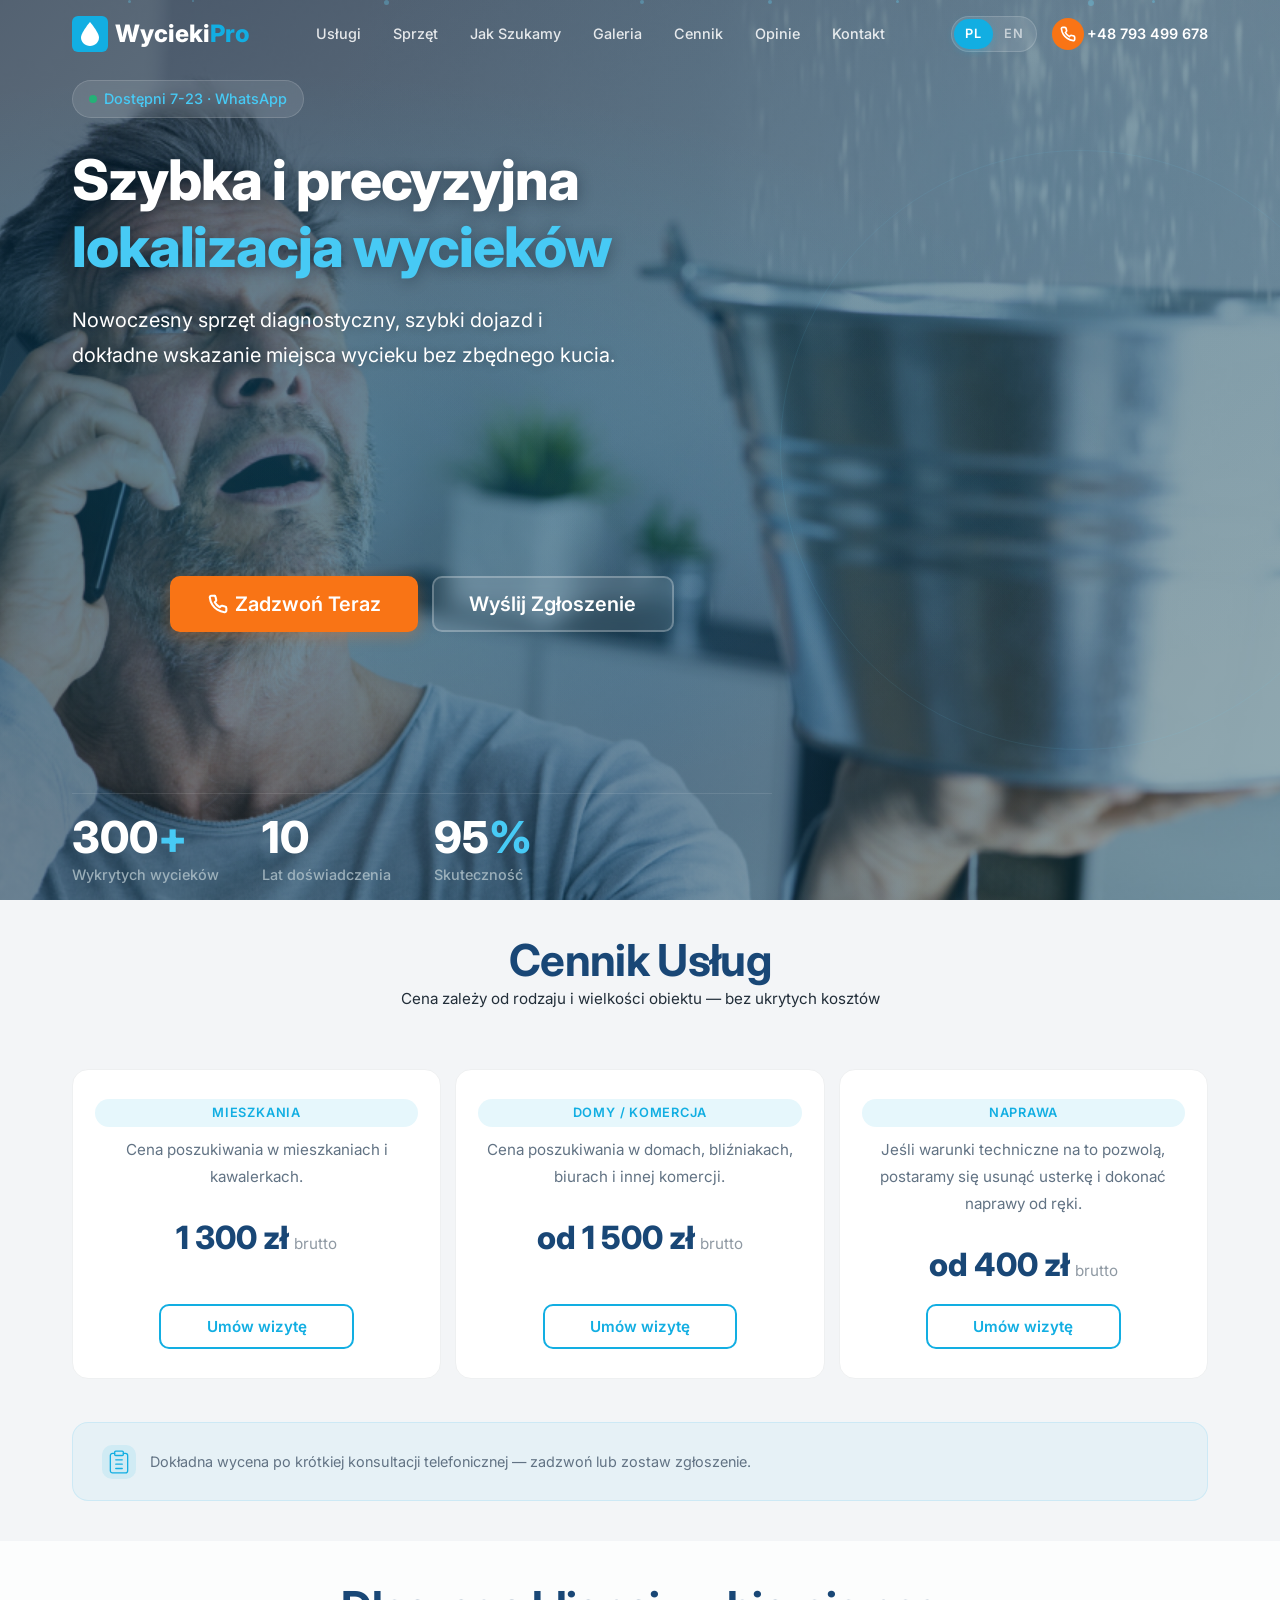
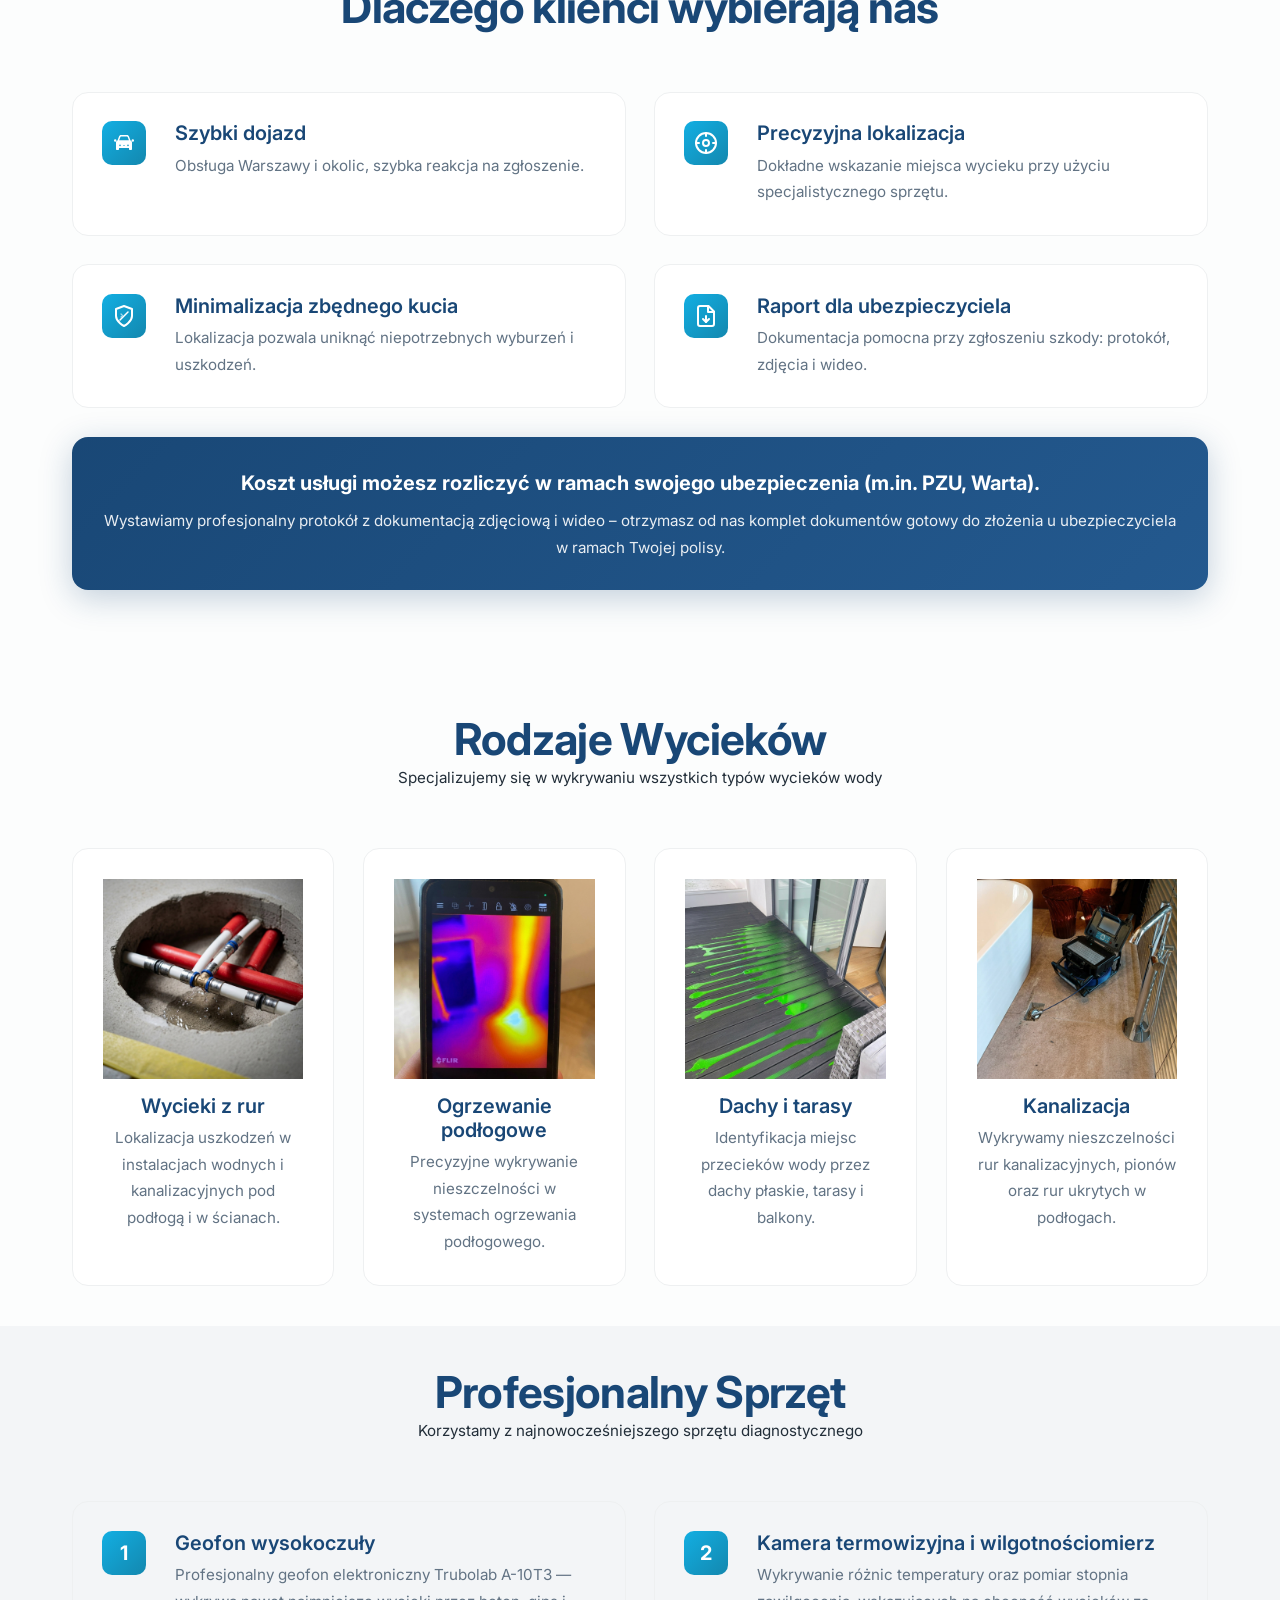
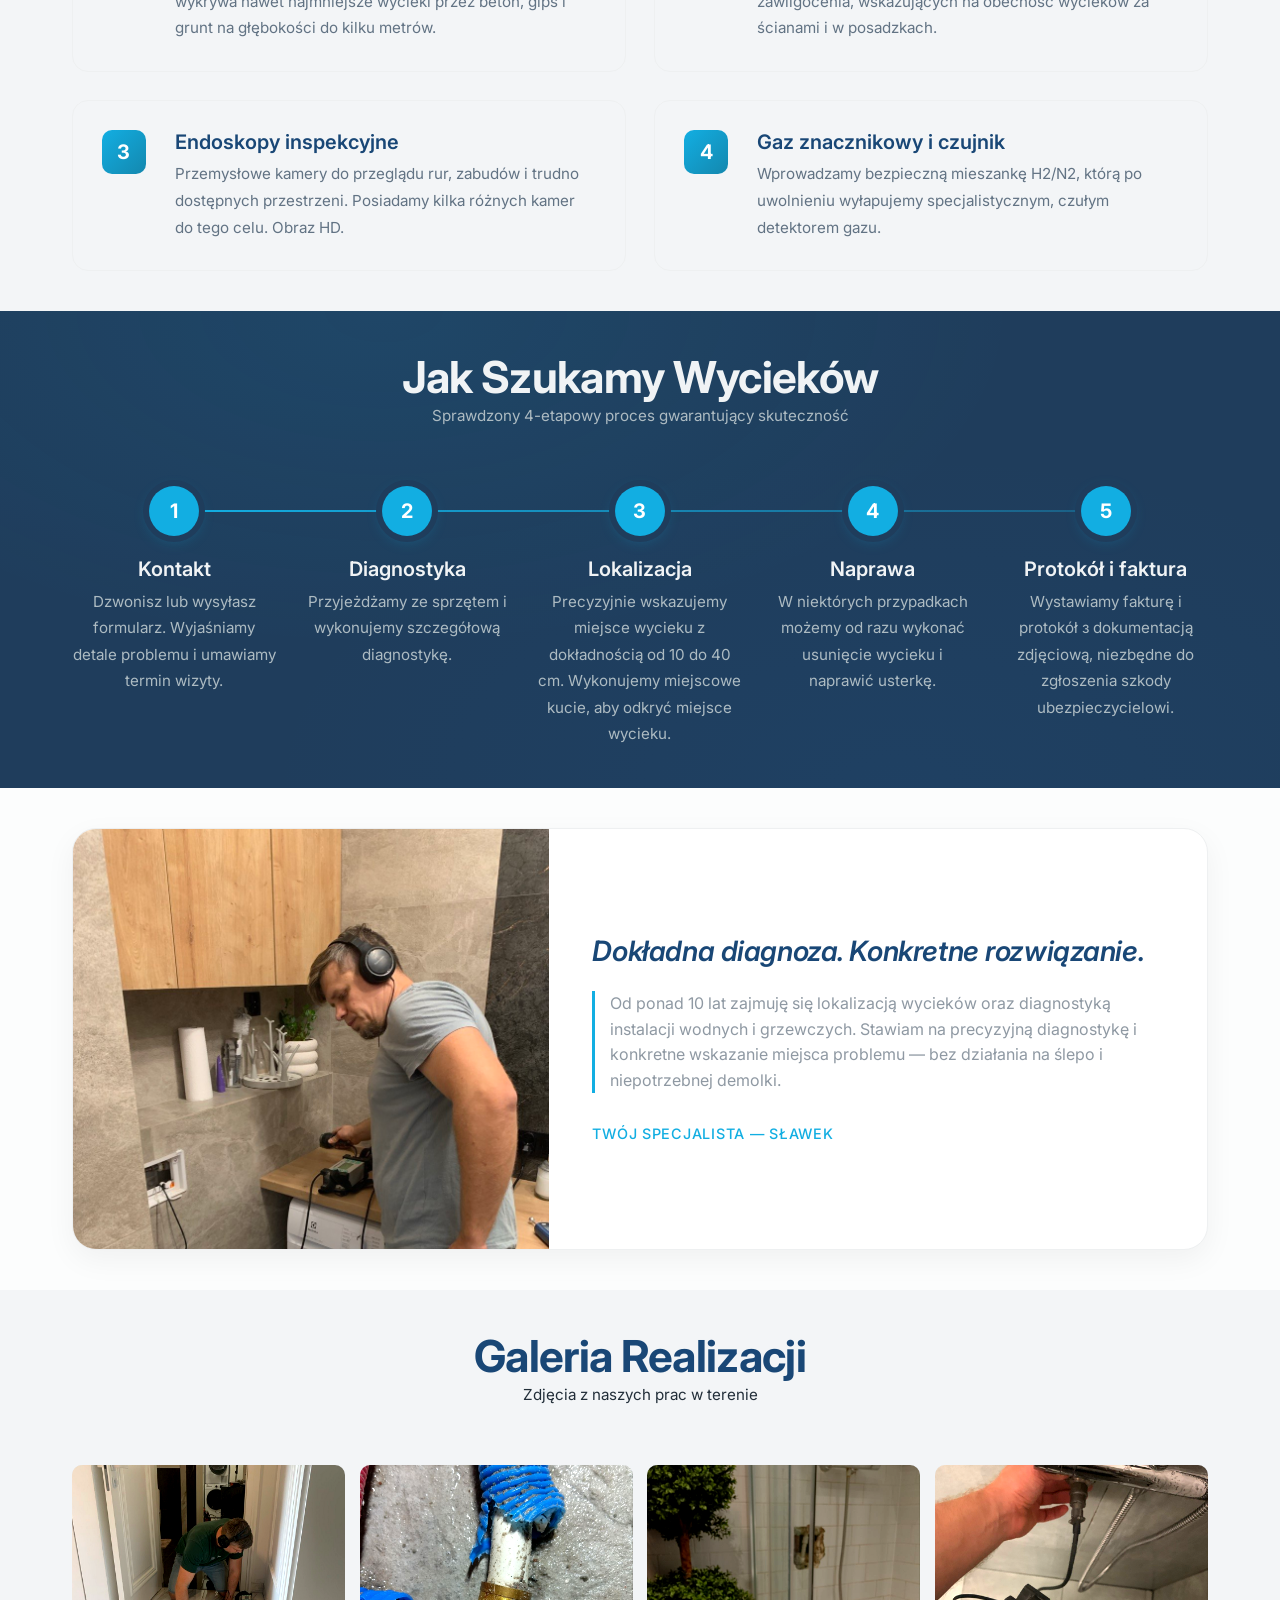
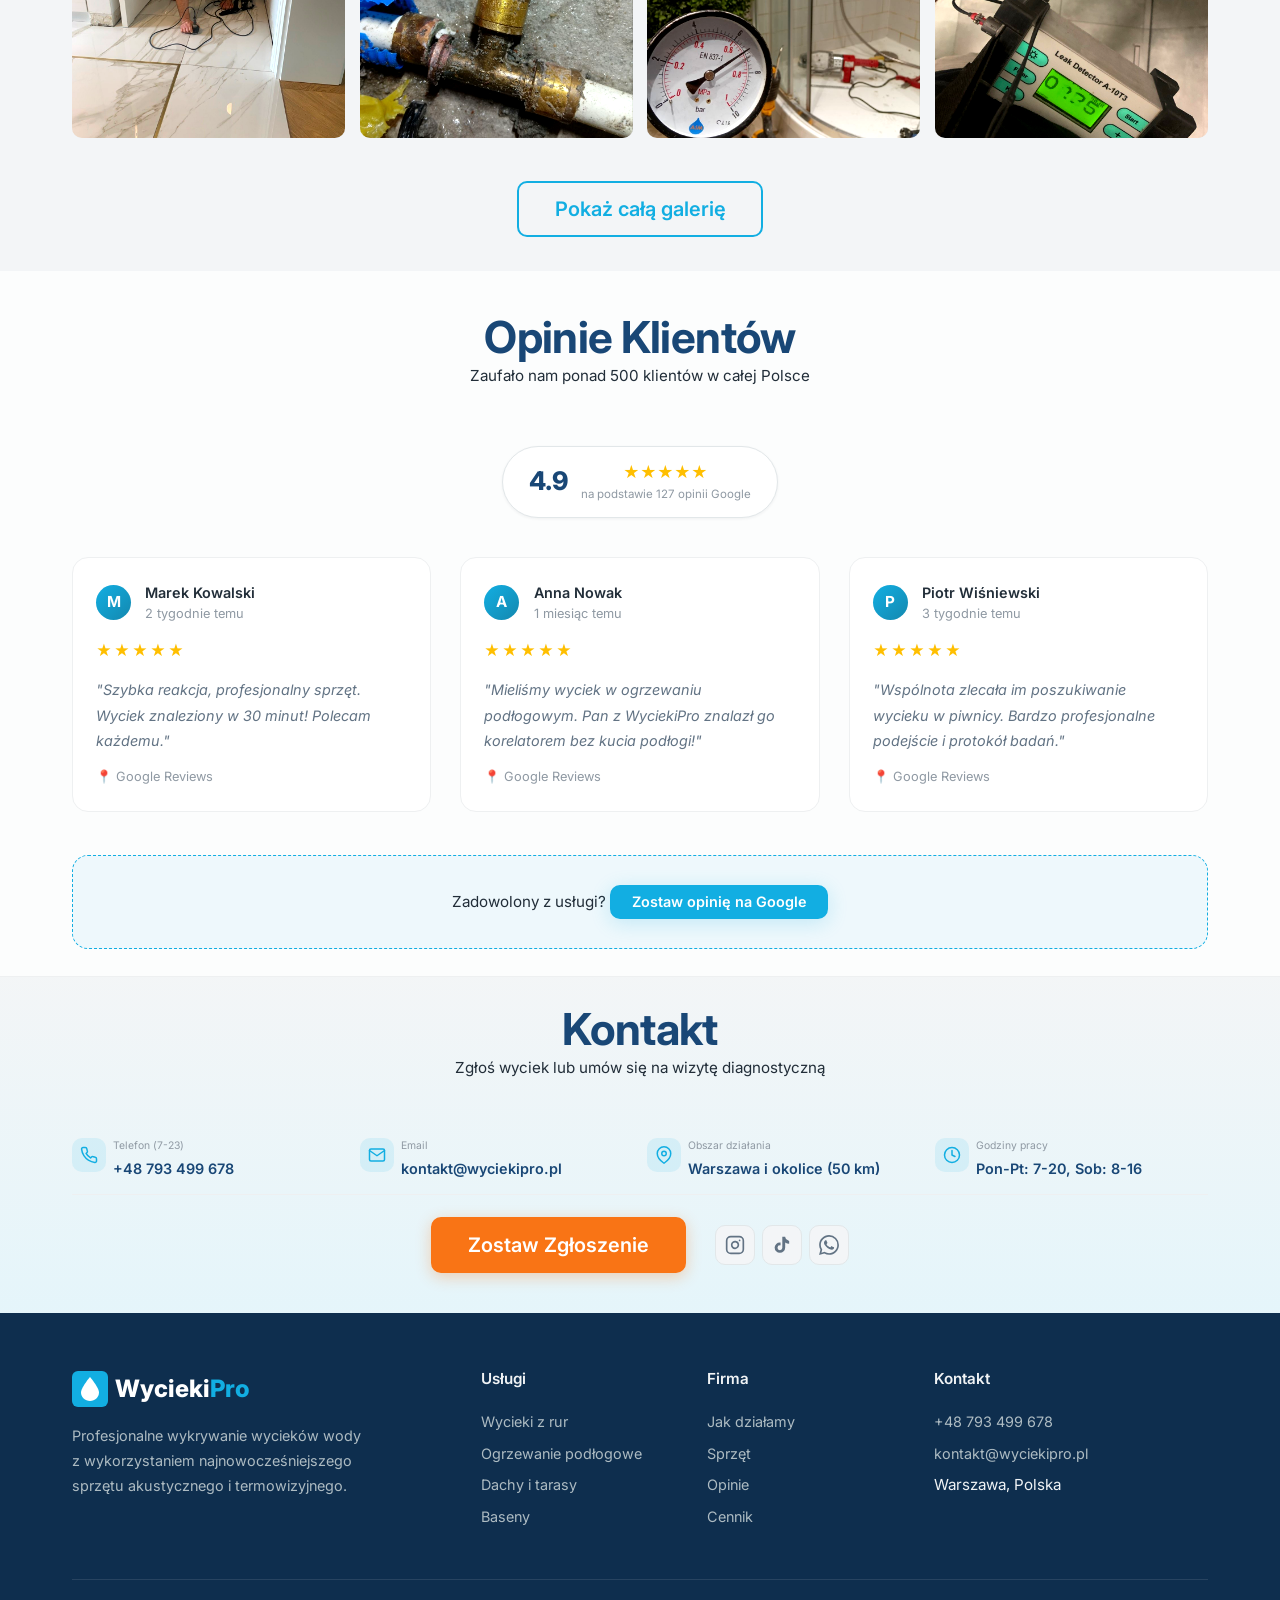
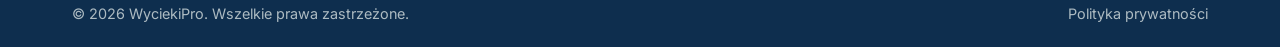
==== commit 5a556fff: "Оновив файли" ====
--- a/index.html
+++ b/index.html
@@ -147,13 +147,10 @@
   <section class="hero" id="hero">
     <div class="hero__bg-image">
       <picture>
-        <!-- Mobile (до 576px) -->
         <source media="(max-width: 576px)"
           srcset="images/hero/hero_mobile@1x.jpg 1x, images/hero/hero_mobile@2x.jpg 2x">
-        <!-- Tablet (до 1024px) -->
         <source media="(max-width: 1024px)"
           srcset="images/hero/hero_tablet@1x.jpg 1x, images/hero/hero_tablet@2x.jpg 2x">
-        <!-- Desktop (fallback) -->
         <img src="images/hero/hero_pc@1x.jpg" srcset="images/hero/hero_pc@1x.jpg 1x, images/hero/hero_pc@2x.jpg 2x"
           alt="Profesjonalne wykrywanie wycieków wody — WyciekiPro" loading="eager" fetchpriority="high">
       </picture>
@@ -170,7 +167,7 @@
     </div>
     <div class="container">
       <div class="hero__content">
-        <div class="hero__badge"><span class="pulse-dot"></span> Dostępni 24/7 · WhatsApp</div>
+        <div class="hero__badge" style="align-self: flex-start;"><span class="pulse-dot"></span> Dostępni 7-23 · WhatsApp</div>
         <h1 class="hero__title">Szybka i precyzyjna <span class="highlight">lokalizacja wycieków</span></h1>
         <p class="hero__subtitle">Nowoczesny sprzęt diagnostyczny, szybki dojazd i dokładne wskazanie miejsca wycieku bez zbędnego kucia.</p>
         <div class="hero__cta">
@@ -186,16 +183,16 @@
 
         <div class="hero__stats">
           <div class="stat">
-            <div class="stat__number"><span class="counter-animated" data-target="500">0</span><span
+            <div class="stat__number"><span class="counter-animated" data-target="300">300</span><span
                 class="accent">+</span></div>
             <div class="stat__label">Wykrytych wycieków</div>
           </div>
           <div class="stat">
-            <div class="stat__number"><span class="counter-animated" data-target="12">0</span></div>
+            <div class="stat__number"><span class="counter-animated" data-target="10">10</span></div>
             <div class="stat__label">Lat doświadczenia</div>
           </div>
           <div class="stat">
-            <div class="stat__number"><span class="counter-animated" data-target="98">0</span><span
+            <div class="stat__number"><span class="counter-animated" data-target="95">95</span><span
                 class="accent">%</span></div>
             <div class="stat__label">Skuteczność</div>
           </div>
@@ -204,8 +201,56 @@
     </div>
   </section>
 
-  <!-- ═══ 2. FEATURES (Why Us) ═══ -->
-  <section class="equipment section section--alt" id="why-us">
+  <!-- ═══ 2. PRICING ═══ -->
+  <section class="pricing section section--alt" id="pricing">
+    <div class="container">
+      <div class="section-header reveal">
+        <h2>Cennik Usług</h2>
+        <p>Cena zależy od rodzaju i wielkości obiektu — bez ukrytych kosztów</p>
+      </div>
+
+      <!-- 3 pricing cards -->
+      <div class="pricing__grid reveal-stagger">
+
+        <!-- Card 1: Residential -->
+        <div class="card card--pricing">
+          <div class="pricing__tag">Mieszkania</div>
+          <p class="card__desc">Cena poszukiwania w mieszkaniach i kawalerkach.</p>
+          <div class="card__price">1 300 zł <span>brutto</span></div>
+          <a href="#" class="btn btn--outline" onclick="openModal(event)">Umów wizytę</a>
+        </div>
+
+        <!-- Card 2: House / Commercial -->
+        <div class="card card--pricing">
+          <div class="pricing__tag">Domy / komercja</div>
+          <p class="card__desc">Cena poszukiwania w domach, bliźniakach, biurach i innej komercji.</p>
+          <div class="card__price">od 1 500 zł <span>brutto</span></div>
+          <a href="#" class="btn btn--outline" onclick="openModal(event)">Umów wizytę</a>
+        </div>
+
+        <!-- Card 3: Repair -->
+        <div class="card card--pricing">
+          <div class="pricing__tag">Naprawa</div>
+          <p class="card__desc">Jeśli warunki techniczne na to pozwolą, postaramy się usunąć usterkę i dokonać naprawy od ręki.</p>
+          <div class="card__price">od 400 zł <span>brutto</span></div>
+          <a href="#" class="btn btn--outline" onclick="openModal(event)">Umów wizytę</a>
+        </div>
+
+      </div>
+
+      <!-- Travel & footer notes -->
+      <div class="pricing__notes reveal">
+        <div class="pricing__note-item">
+          <span class="pricing__note-icon"><svg width="26" height="26" viewBox="0 0 24 24" fill="none" stroke="currentColor" stroke-width="1.2" stroke-linecap="round" stroke-linejoin="round"><path d="M16 4h2a2 2 0 0 1 2 2v14a2 2 0 0 1-2 2H6a2 2 0 0 1-2-2V6a2 2 0 0 1 2-2h2"/><rect x="8" y="2" width="8" height="4" rx="1" ry="1"/><path d="M9 14h6"/><path d="M9 18h6"/><path d="M9 10h6"/></svg></span>
+          <span>Dokładna wycena po krótkiej konsultacji telefonicznej — zadzwoń lub zostaw zgłoszenie.</span>
+        </div>
+      </div>
+
+    </div>
+  </section>
+
+  <!-- ═══ 3. Dlaczego my? ═══ -->
+  <section class="features section" id="why-us">
     <div class="container">
       <div class="section-header reveal">
         <h2>Dlaczego klienci wybierają nas</h2>
@@ -214,7 +259,6 @@
         <!-- Feature 1 -->
         <div class="equipment__card">
           <div class="equipment__card-number">
-            <!-- Обраний варіант: Заповнений силует з дзеркалами -->
             <svg width="24" height="24" viewBox="0 0 24 24" fill="currentColor">
               <path d="M18.5,9.5l-1.5-4C16.8,4.6,15.9,4,15,4H9C8.1,4,7.2,4.6,7,5.5l-1.5,4C4.6,9.8,4,10.6,4,11.5V18c0,0.6,0.4,1,1,1h1c0.6,0,1-0.4,1-1v-1h10v1c0,0.6,0.4,1,1,1h1c0.6,0,1-0.4,1-1v-6.5C20,10.6,19.4,9.8,18.5,9.5z
                        M7.2,9.2l1.1-3C8.4,5.7,8.7,5.5,9,5.5h6c0.3,0,0.6,0.2,0.8,0.7l1.1,3H7.2z
@@ -261,167 +305,19 @@
           </div>
         </div>
       </div>
-    </div>
-  </section>
-
-  <!-- ═══ 3. GALLERY ═══ -->
-  <section class="gallery section" id="gallery">
-    <div class="container">
-      <div class="section-header reveal">
-        <h2>Galeria Realizacji</h2>
-        <p>Zdjęcia z naszych prac w terenie</p>
-      </div>
-      <div class="gallery__grid reveal-stagger">
-        <div class="gallery__item" onclick="openLightbox(this)">
-          <img src="images/gallery/profesjonalna-lokalizacja-wyciekow.jpg" alt="Profesjonalna lokalizacja wycieków" loading="lazy" onload="this.classList.add('loaded')">
-          <span class="gallery__item-label">Profesjonalna lokalizacja</span>
-        </div>
-        <div class="gallery__item" onclick="openLightbox(this)">
-          <img src="images/gallery/pekniety-trojnik-wyciek.jpg" alt="Pęknięty trójnik wyciek" loading="lazy" onload="this.classList.add('loaded')">
-          <span class="gallery__item-label">Pęknięty trójnik</span>
-        </div>
-        <div class="gallery__item" onclick="openLightbox(this)">
-          <img src="images/gallery/wyciek-w-scianie.jpg" alt="Wyciek w ścianie" loading="lazy" onload="this.classList.add('loaded')">
-          <span class="gallery__item-label">Wyciek w ścianie</span>
-        </div>
-        <div class="gallery__item" onclick="openLightbox(this)">
-          <img src="images/gallery/skuteczne-wykrywanie-geofonem.jpg" alt="Skuteczne wykrywanie geofonem" loading="lazy" onload="this.classList.add('loaded')">
-          <span class="gallery__item-label">Skuteczne wykrywanie</span>
-        </div>
-      </div>
-      <div class="gallery__cta reveal" style="text-align: center; margin-top: var(--space-2xl);">
-        <a href="galeria.html" class="btn btn--outline btn--lg">Pokaż całą galerię</a>
-      </div>
-    </div>
-  </section>
-
-  <!-- Lightbox -->
-  <div class="lightbox" id="lightbox">
-    <button class="lightbox__close" onclick="closeLightbox()">✕</button>
-    <button class="lightbox__nav lightbox__nav--prev" onclick="prevGalleryImage(event)" aria-label="Poprzednie">❮</button>
-    <img class="lightbox__img" id="lightbox-img" src="" alt="">
-    <button class="lightbox__nav lightbox__nav--next" onclick="nextGalleryImage(event)" aria-label="Następne">❯</button>
-    <div class="lightbox__caption" id="lightbox-caption"></div>
-  </div>
-
-  <!-- ═══ 4. PROCESS ═══ -->
-  <section class="process section section--alt" id="process">
-    <div class="container">
-      <div class="section-header reveal">
-        <h2 style="color: var(--color-text-on-dark);">Jak Szukamy Wycieków</h2>
-        <p style="color: var(--color-text-on-dark-muted);">Sprawdzony 4-etapowy proces gwarantujący skuteczność</p>
-      </div>
-      <div class="process__timeline reveal-stagger">
-        <div class="process__step">
-          <div class="process__step-number">1</div>
-          <h3 class="process__step-title">Kontakt</h3>
-          <p class="process__step-text">Dzwonisz lub wysyłasz formularz. Wyjaśniamy detale problemu i umawiamy termin wizyty.</p>
-        </div>
-        <div class="process__step">
-          <div class="process__step-number">2</div>
-          <h3 class="process__step-title">Diagnostyka</h3>
-          <p class="process__step-text">Przyjeżdżamy ze sprzętem i wykonujemy szczegółową diagnostykę.</p>
-        </div>
-        <div class="process__step">
-          <div class="process__step-number">3</div>
-          <h3 class="process__step-title">Lokalizacja</h3>
-          <p class="process__step-text">Precyzyjnie wskazujemy miejsce wycieku z dokładnością od 10 do 40 cm. Wykonujemy miejscowe kucie, aby odkryć miejsce wycieku.</p>
-        </div>
-        <div class="process__step">
-          <div class="process__step-number">4</div>
-          <h3 class="process__step-title">Naprawa</h3>
-          <p class="process__step-text">W niektórych przypadkach możemy od razu wykonać usunięcie wycieku i naprawić usterkę.</p>
-        </div>
-        <div class="process__step">
-          <div class="process__step-number">5</div>
-          <h3 class="process__step-title">Protokół i faktura</h3>
-          <p class="process__step-text">Wystawiamy fakturę i protokół z dokumentacją zdjęciową, niezbędne do zgłoszenia szkody ubezpieczycielowi.</p>
-        </div>
-      </div>
-    </div>
-  </section>
-
-  <!-- ═══ 5. PRICING ═══ -->
-  <section class="pricing section" id="pricing">
-    <div class="container">
-      <div class="section-header reveal">
-        <h2>Cennik Usług</h2>
-        <p>Cena zależy od rodzaju i wielkości obiektu — bez ukrytych kosztów</p>
-      </div>
-
-      <!-- Insurance info banner -->
-      <div class="pricing__insurance reveal">
+
+      <!-- Insurance info banner moved here -->
+      <div class="pricing__insurance reveal" style="margin-top: var(--space-xl);">
         <div class="pricing__insurance-text">
-          <strong>Koszt usługi możesz rozliczyć w ramach swojego ubezpieczenia.</strong>
+          <strong>Koszt usługi możesz rozliczyć w ramach swojego ubezpieczenia (m.in. PZU, Warta).</strong>
           Wystawiamy profesjonalny protokół z dokumentacją zdjęciową i wideo – otrzymasz od nas komplet dokumentów
           gotowy do złożenia u ubezpieczyciela w ramach Twojej polisy.
         </div>
       </div>
-
-      <!-- 3 pricing cards -->
-      <div class="pricing__grid reveal-stagger">
-
-        <!-- Card 1: Residential -->
-        <div class="card card--pricing">
-          <div class="pricing__tag">Mieszkania</div>
-          <div class="card__price">1 300 zł <span>brutto</span></div>
-          <p class="card__desc">Cena poszukiwania w mieszkaniach i kawalerkach.</p>
-          <a href="#" class="btn btn--outline" onclick="openModal(event)">Umów wizytę</a>
-        </div>
-
-        <!-- Card 2: House / Commercial -->
-        <div class="card card--pricing">
-          <div class="pricing__tag">Domy / komercja</div>
-          <div class="card__price">od 1 500 zł <span>brutto</span></div>
-          <p class="card__desc">Cena poszukiwania w domach, bliźniakach, biurach i innej komercji.</p>
-          <a href="#" class="btn btn--outline" onclick="openModal(event)">Umów wizytę</a>
-        </div>
-
-        <!-- Card 3: Repair -->
-        <div class="card card--pricing">
-          <div class="pricing__tag">Naprawa</div>
-          <div class="card__price">od 400 zł <span>brutto</span></div>
-          <p class="card__desc">Jeśli warunki techniczne na to pozwolą, postaramy się usunąć usterkę i dokonać naprawy od ręki.</p>
-          <a href="#" class="btn btn--outline" onclick="openModal(event)">Umów wizytę</a>
-        </div>
-
-      </div>
-
-      <!-- Travel & footer notes -->
-      <div class="pricing__notes reveal">
-
-        <div class="pricing__note-item">
-          <span class="pricing__note-icon"><svg width="26" height="26" viewBox="0 0 24 24" fill="none" stroke="currentColor" stroke-width="1.2" stroke-linecap="round" stroke-linejoin="round"><path d="M16 4h2a2 2 0 0 1 2 2v14a2 2 0 0 1-2 2H6a2 2 0 0 1-2-2V6a2 2 0 0 1 2-2h2"/><rect x="8" y="2" width="8" height="4" rx="1" ry="1"/><path d="M9 14h6"/><path d="M9 18h6"/><path d="M9 10h6"/></svg></span>
-          <span>Dokładna wycena po krótkiej konsultacji telefonicznej — zadzwoń lub zostaw zgłoszenie.</span>
-        </div>
-      </div>
-
-    </div>
-  </section>
-
-  <!-- ═══ ABOUT SPECIALIST ═══ -->
-  <section class="about-v2" id="about">
-    <div class="container">
-      <div class="about-v2__card reveal">
-        <div class="about-v2__image-col">
-          <img src="images/fachowiec-z-lokalizacj-wyciekow.jpg" alt="Sławek — specjalista lokalizacji wycieków" class="about-v2__image" loading="lazy">
-        </div>
-        <div class="about-v2__content-col">
-          <h2 class="about-v2__quote">Dokładna diagnoza. Konkretne rozwiązanie.</h2>
-          <div class="about-v2__details">
-            <p>Od ponad 10 lat zajmuję się lokalizacją wycieków oraz diagnostyką instalacji wodnych i grzewczych. Stawiam na precyzyjną diagnostykę i konkretne wskazanie miejsca problemu — bez działania na ślepo i niepotrzebnej demolki.</p>
-          </div>
-          <div class="about-v2__footer">
-            <div>
-              <div class="about-v2__role">Twój specjalista — Sławek</div>
-            </div>
-          </div>
-        </div>
-      </div>
-    </div>
-  </section>
-
-  <!-- ═══ 6. SERVICES ═══ -->
+    </div>
+  </section>
+
+  <!-- ═══ 4. SERVICES ═══ -->
   <section class="services section section--alt" id="services">
     <div class="container">
       <div class="section-header reveal">
@@ -465,7 +361,7 @@
     </div>
   </section>
 
-  <!-- ═══ 7. EQUIPMENT ═══ -->
+  <!-- ═══ 5. EQUIPMENT ═══ -->
   <section class="equipment section" id="equipment">
     <div class="container">
       <div class="section-header reveal">
@@ -507,8 +403,107 @@
     </div>
   </section>
 
-  <!-- ═══ 8. REVIEWS ═══ -->
-  <section class="reviews section section--alt" id="reviews">
+  <!-- ═══ 6. PROCESS ═══ -->
+  <section class="process section section--alt" id="process">
+    <div class="container">
+      <div class="section-header reveal">
+        <h2 style="color: var(--color-text-on-dark);">Jak Szukamy Wycieków</h2>
+        <p style="color: var(--color-text-on-dark-muted);">Sprawdzony 4-etapowy proces gwarantujący skuteczność</p>
+      </div>
+      <div class="process__timeline reveal-stagger">
+        <div class="process__step">
+          <div class="process__step-number">1</div>
+          <h3 class="process__step-title">Kontakt</h3>
+          <p class="process__step-text">Dzwonisz lub wysyłasz formularz. Wyjaśniamy detale problemu i umawiamy termin wizyty.</p>
+        </div>
+        <div class="process__step">
+          <div class="process__step-number">2</div>
+          <h3 class="process__step-title">Diagnostyka</h3>
+          <p class="process__step-text">Przyjeżdżamy ze sprzętem i wykonujemy szczegółową diagnostykę.</p>
+        </div>
+        <div class="process__step">
+          <div class="process__step-number">3</div>
+          <h3 class="process__step-title">Lokalizacja</h3>
+          <p class="process__step-text">Precyzyjnie wskazujemy miejsce wycieku z dokładnością od 10 do 40 cm. Wykonujemy miejscowe kucie, aby odkryć miejsce wycieku.</p>
+        </div>
+        <div class="process__step">
+          <div class="process__step-number">4</div>
+          <h3 class="process__step-title">Naprawa</h3>
+          <p class="process__step-text">W niektórych przypadkach możemy od razu wykonać usunięcie wycieku i naprawić usterkę.</p>
+        </div>
+        <div class="process__step">
+          <div class="process__step-number">5</div>
+          <h3 class="process__step-title">Protokół i faktura</h3>
+          <p class="process__step-text">Wystawiamy fakturę i protokół з dokumentacją zdjęciową, niezbędne do zgłoszenia szkody ubezpieczycielowi.</p>
+        </div>
+      </div>
+    </div>
+  </section>
+
+  <!-- ═══ 7. ABOUT SPECIALIST ═══ -->
+  <section class="about-v2" id="about">
+    <div class="container">
+      <div class="about-v2__card reveal">
+        <div class="about-v2__image-col">
+          <img src="images/fachowiec-z-lokalizacj-wyciekow.jpg" alt="Sławek — specjalista lokalizacji wycieków" class="about-v2__image" loading="lazy">
+        </div>
+        <div class="about-v2__content-col">
+          <h2 class="about-v2__quote">Dokładna diagnoza. Konkretne rozwiązanie.</h2>
+          <div class="about-v2__details">
+            <p>Od ponad 10 lat zajmuję się lokalizacją wycieków oraz diagnostyką instalacji wodnych i grzewczych. Stawiam na precyzyjną diagnostykę i konkretne wskazanie miejsca problemu — bez działania na ślepo i niepotrzebnej demolki.</p>
+          </div>
+          <div class="about-v2__footer">
+            <div>
+              <div class="about-v2__role">Twój specjalista — Sławek</div>
+            </div>
+          </div>
+        </div>
+      </div>
+    </div>
+  </section>
+
+  <!-- ═══ 8. GALLERY ═══ -->
+  <section class="gallery section section--alt" id="gallery">
+    <div class="container">
+      <div class="section-header reveal">
+        <h2>Galeria Realizacji</h2>
+        <p>Zdjęcia z naszych prac w terenie</p>
+      </div>
+      <div class="gallery__grid reveal-stagger">
+        <div class="gallery__item" onclick="openLightbox(this)">
+          <img src="images/gallery/profesjonalna-lokalizacja-wyciekow.jpg" alt="Profesjonalna lokalizacja wycieków" loading="lazy" onload="this.classList.add('loaded')">
+          <span class="gallery__item-label">Profesjonalna lokalizacja</span>
+        </div>
+        <div class="gallery__item" onclick="openLightbox(this)">
+          <img src="images/gallery/pekniety-trojnik-wyciek.jpg" alt="Pęknięty trójnik wyciek" loading="lazy" onload="this.classList.add('loaded')">
+          <span class="gallery__item-label">Pęknięty trójnik</span>
+        </div>
+        <div class="gallery__item" onclick="openLightbox(this)">
+          <img src="images/gallery/wyciek-w-scianie.jpg" alt="Wyciek w ścianie" loading="lazy" onload="this.classList.add('loaded')">
+          <span class="gallery__item-label">Wyciek w ścianie</span>
+        </div>
+        <div class="gallery__item" onclick="openLightbox(this)">
+          <img src="images/gallery/skuteczne-wykrywanie-geofonem.jpg" alt="Skuteczne wykrywanie geofonem" loading="lazy" onload="this.classList.add('loaded')">
+          <span class="gallery__item-label">Skuteczne wykrywanie</span>
+        </div>
+      </div>
+      <div class="gallery__cta reveal" style="text-align: center; margin-top: var(--space-2xl);">
+        <a href="galeria.html" class="btn btn--outline btn--lg">Pokaż całą galerię</a>
+      </div>
+    </div>
+  </section>
+
+  <!-- Lightbox -->
+  <div class="lightbox" id="lightbox">
+    <button class="lightbox__close" onclick="closeLightbox()">✕</button>
+    <button class="lightbox__nav lightbox__nav--prev" onclick="prevGalleryImage(event)" aria-label="Poprzednie">❮</button>
+    <img class="lightbox__img" id="lightbox-img" src="" alt="">
+    <button class="lightbox__nav lightbox__nav--next" onclick="nextGalleryImage(event)" aria-label="Następne">❯</button>
+    <div class="lightbox__caption" id="lightbox-caption"></div>
+  </div>
+
+  <!-- ═══ 9. REVIEWS ═══ -->
+  <section class="reviews section" id="reviews">
     <div class="container">
       <div class="section-header reveal">
         <h2>Opinie Klientów</h2>
@@ -570,8 +565,8 @@
     </div>
   </section>
 
-  <!-- ═══ 9. CONTACT ═══ -->
-  <section class="contact section" id="contact">
+  <!-- ═══ 10. CONTACT ═══ -->
+  <section class="contact section section--alt" id="contact">
     <div class="container">
       <div class="section-header reveal">
         <h2>Kontakt</h2>
@@ -586,7 +581,7 @@
                   d="M22 16.92v3a2 2 0 0 1-2.18 2 19.79 19.79 0 0 1-8.63-3.07 19.5 19.5 0 0 1-6-6 19.79 19.79 0 0 1-3.07-8.67A2 2 0 0 1 4.11 2h3a2 2 0 0 1 2 1.72c.13.81.36 1.6.7 2.81a2 2 0 0 1-.45 2.11L8.09 9.91a16 16 0 0 0 6 6l1.27-1.27a2 2 0 0 1 2.11-.45c1.21.34 2 .57 2.81.7A2 2 0 0 1 22 16.92z" />
               </svg></div>
             <div>
-              <div class="contact-info__label">Telefon (24/7)</div>
+              <div class="contact-info__label">Telefon (7-23)</div>
               <div class="contact-info__value"><a href="tel:+48793499678">+48 793 499 678</a></div>
             </div>
           </div>
--- a/css/base/variables.css
+++ b/css/base/variables.css
@@ -86,7 +86,7 @@
   --space-2xl: 2.7rem;    /* 43px */
   --space-3xl: 3.6rem;    /* 58px */
   --space-4xl: 5.4rem;    /* 86px */
-  --space-section: clamp(1.75rem, 1.35rem + 2.25vw, 3.15rem);
+  --space-section: clamp(1.4rem, 1.1rem + 1.8vw, 2.5rem);
   
   /* ── Layout ────────────────────────────────────────────────────────── */
   --container-max: 1200px;
--- a/css/components/cards.css
+++ b/css/components/cards.css
@@ -141,10 +141,10 @@
 }
 
 .card__price {
-  font-size: var(--text-3xl);
+  font-size: var(--text-2xl);
   font-weight: var(--fw-extrabold);
   color: var(--color-primary);
-  margin: var(--space-lg) 0;
+  margin: var(--space-sm) 0 var(--space-md);
 }
 
 .card__price span {
@@ -180,7 +180,7 @@
   font-size: var(--text-base);
   color: var(--color-text-light);
   line-height: var(--lh-relaxed);
-  margin: var(--space-md) 0 var(--space-xl);
+  margin: var(--space-xs) 0 var(--space-md);
 }
 
 @media (max-width: 768px) {
--- a/css/components/about-me.css
+++ b/css/components/about-me.css
@@ -109,7 +109,7 @@
    A wide, premium, SaaS-like card layout.
 */
 .about-v2 {
-  background: var(--color-bg-alt);
+  background: var(--color-bg);
   padding: var(--space-section) 0;
 }
 
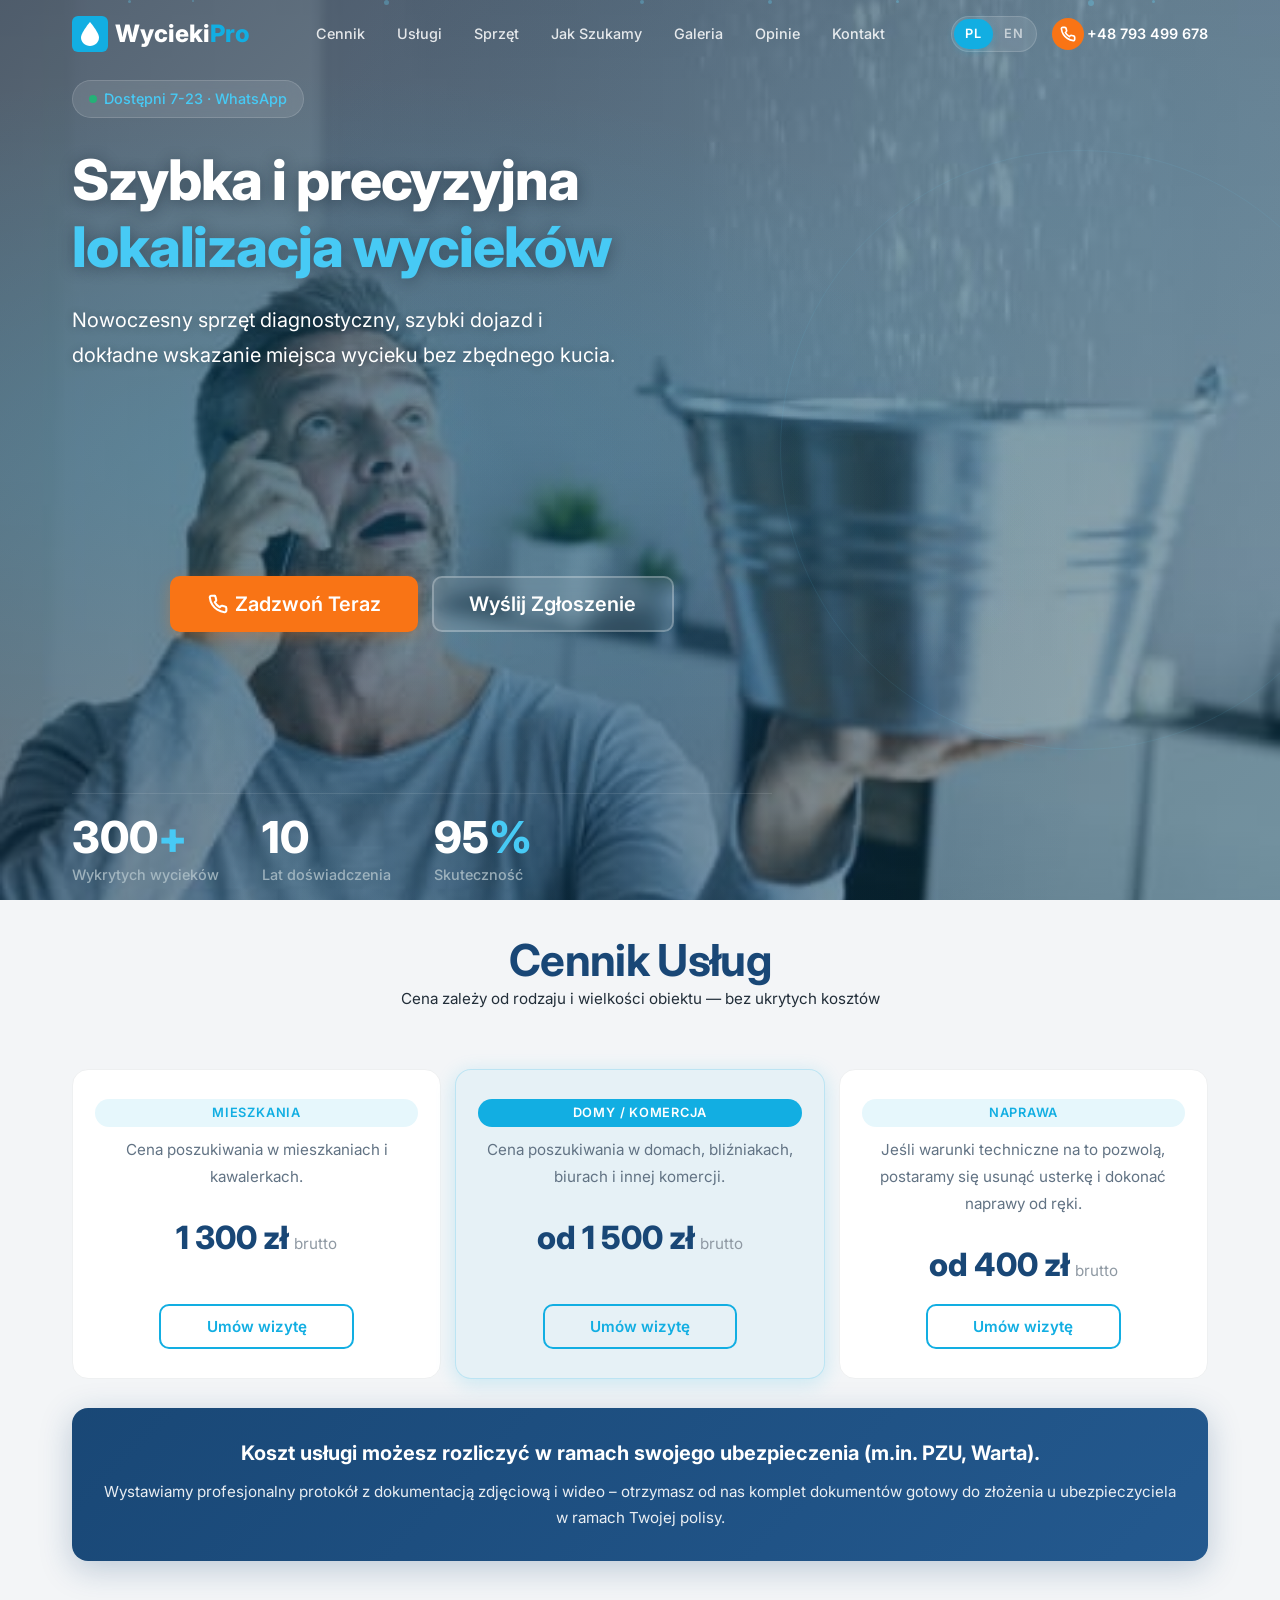
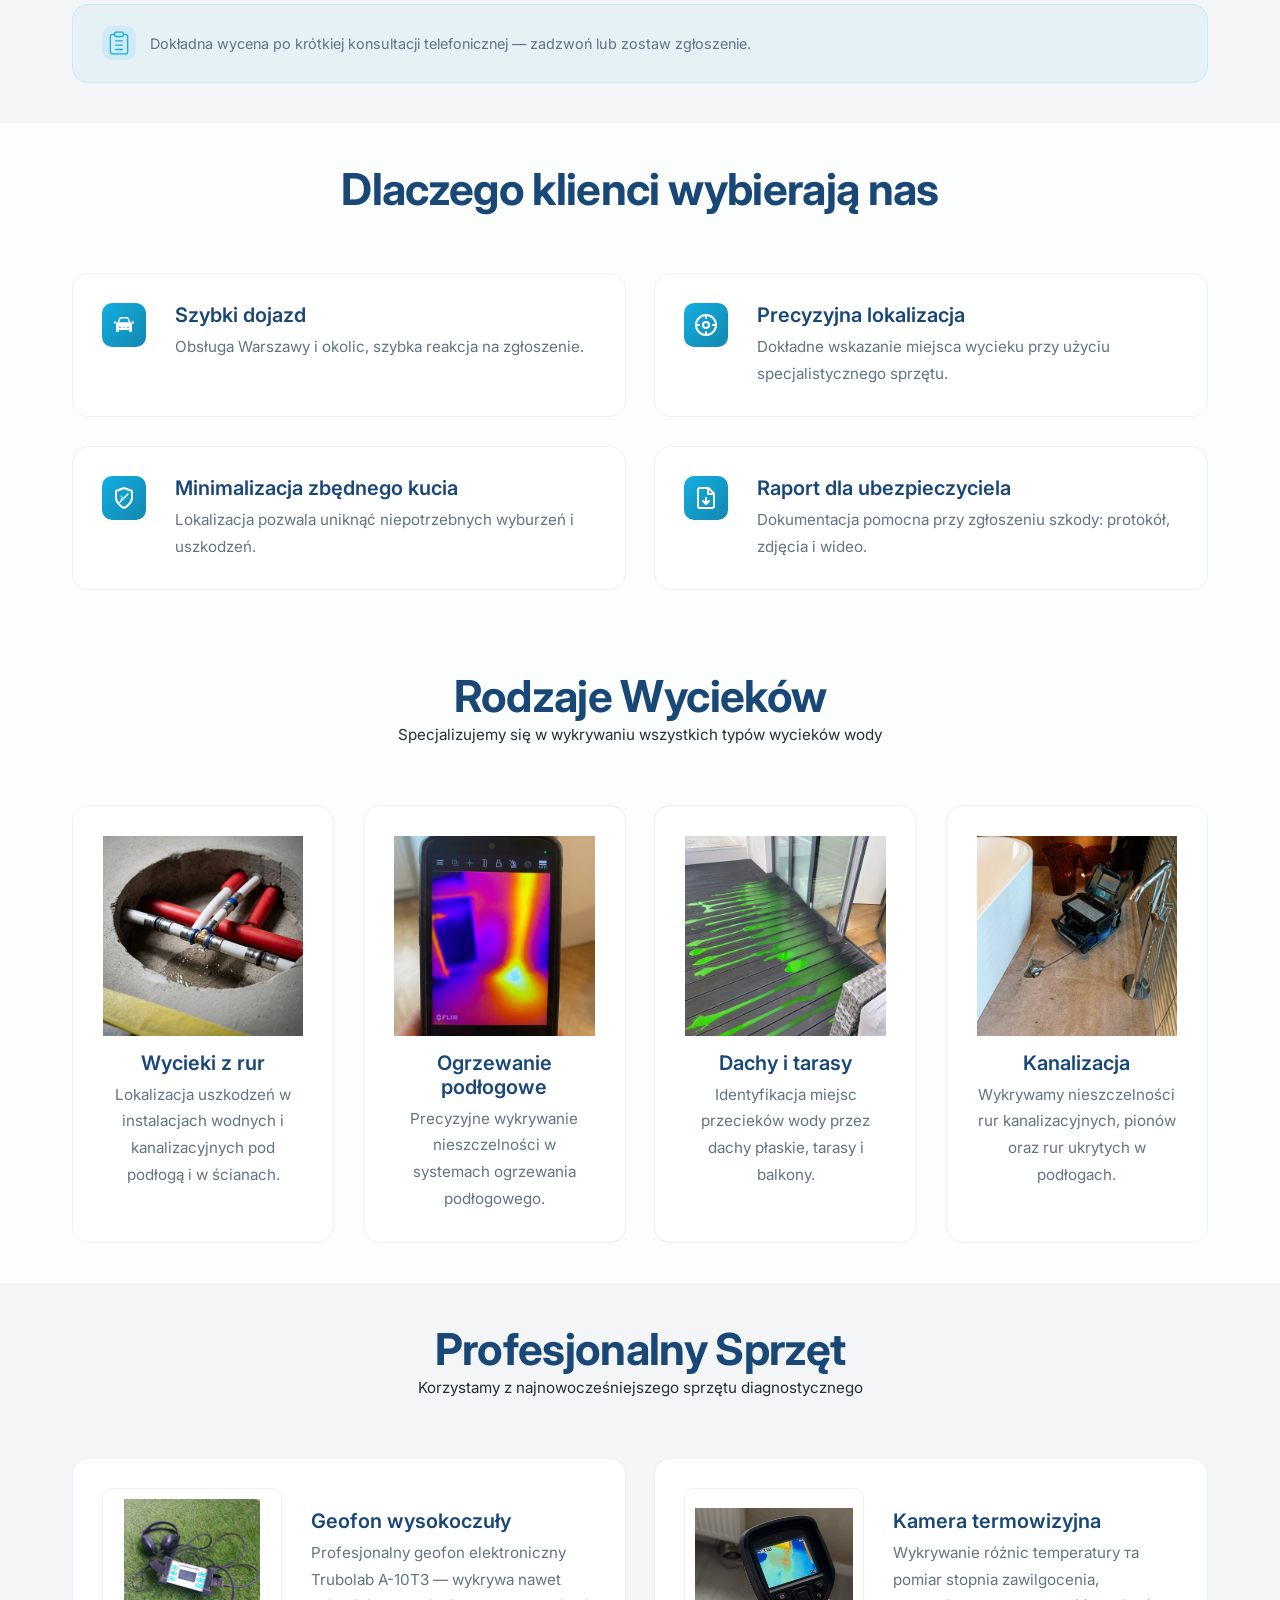
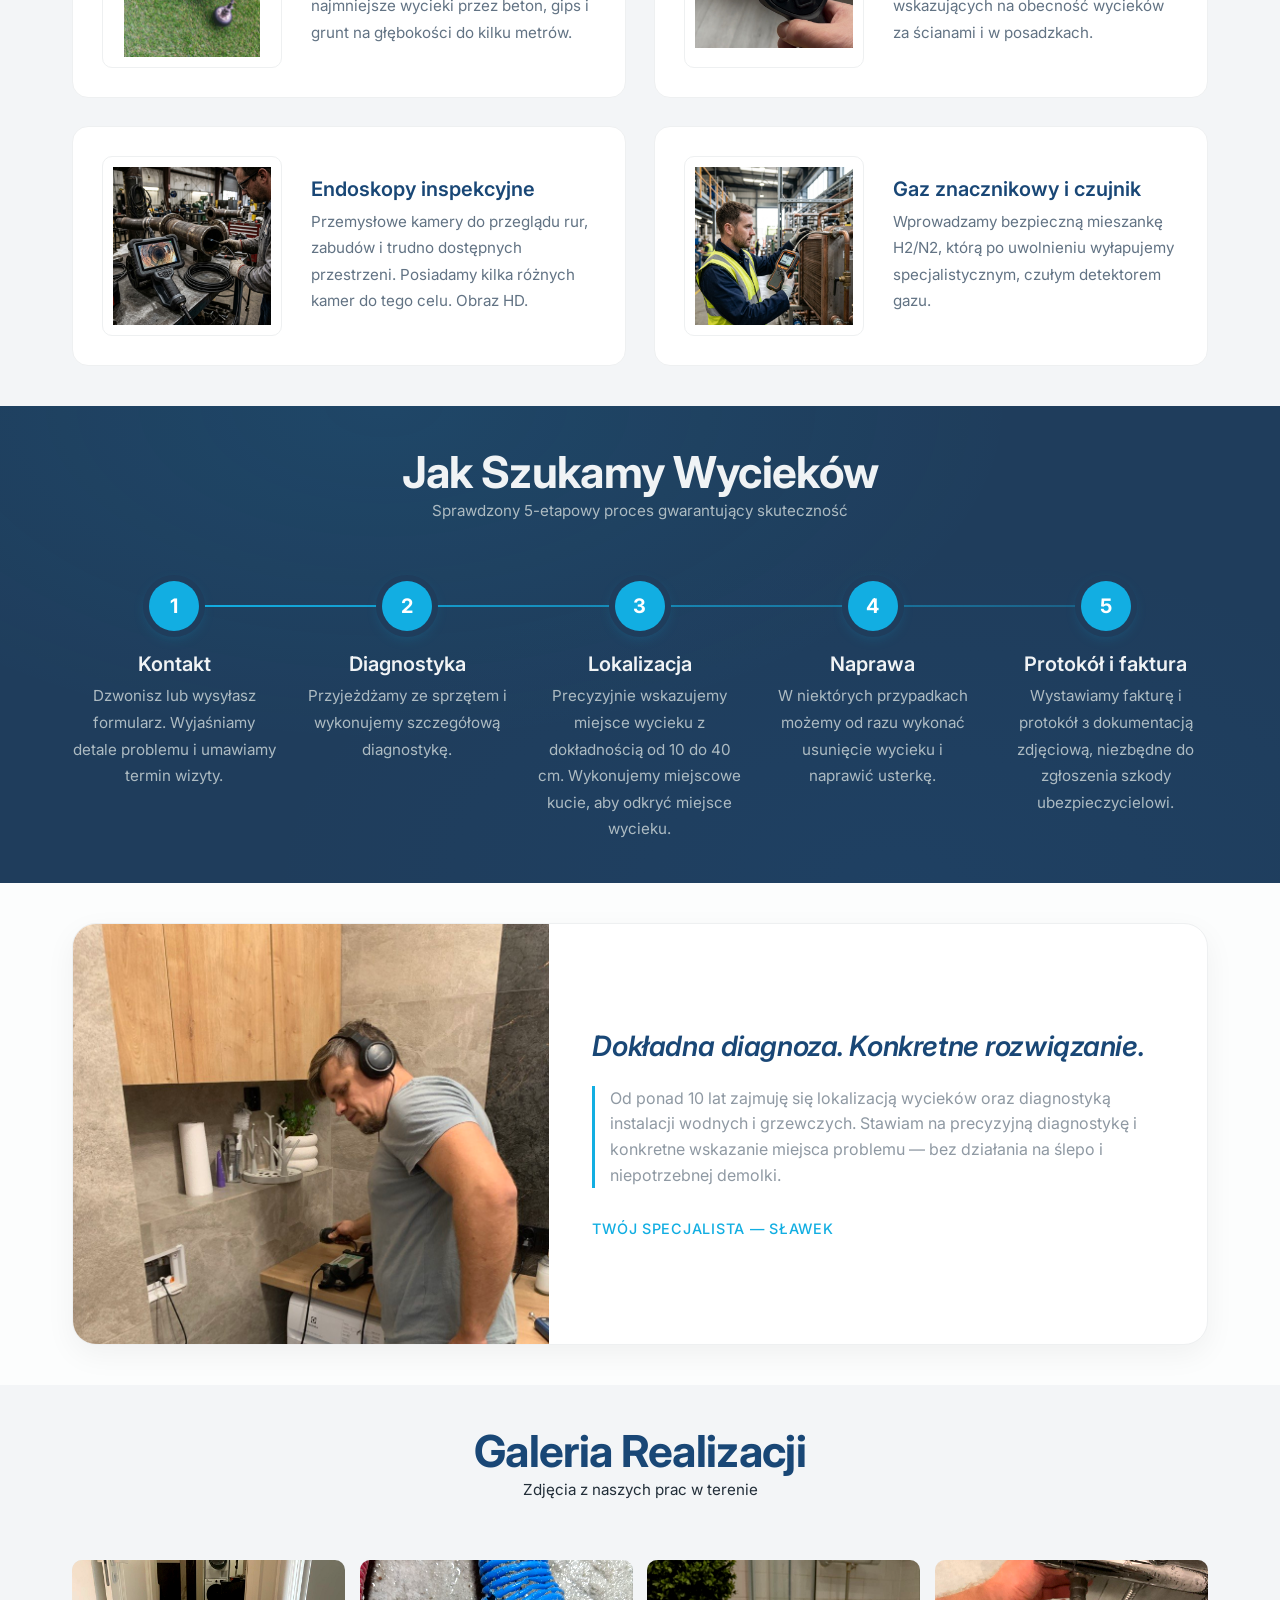
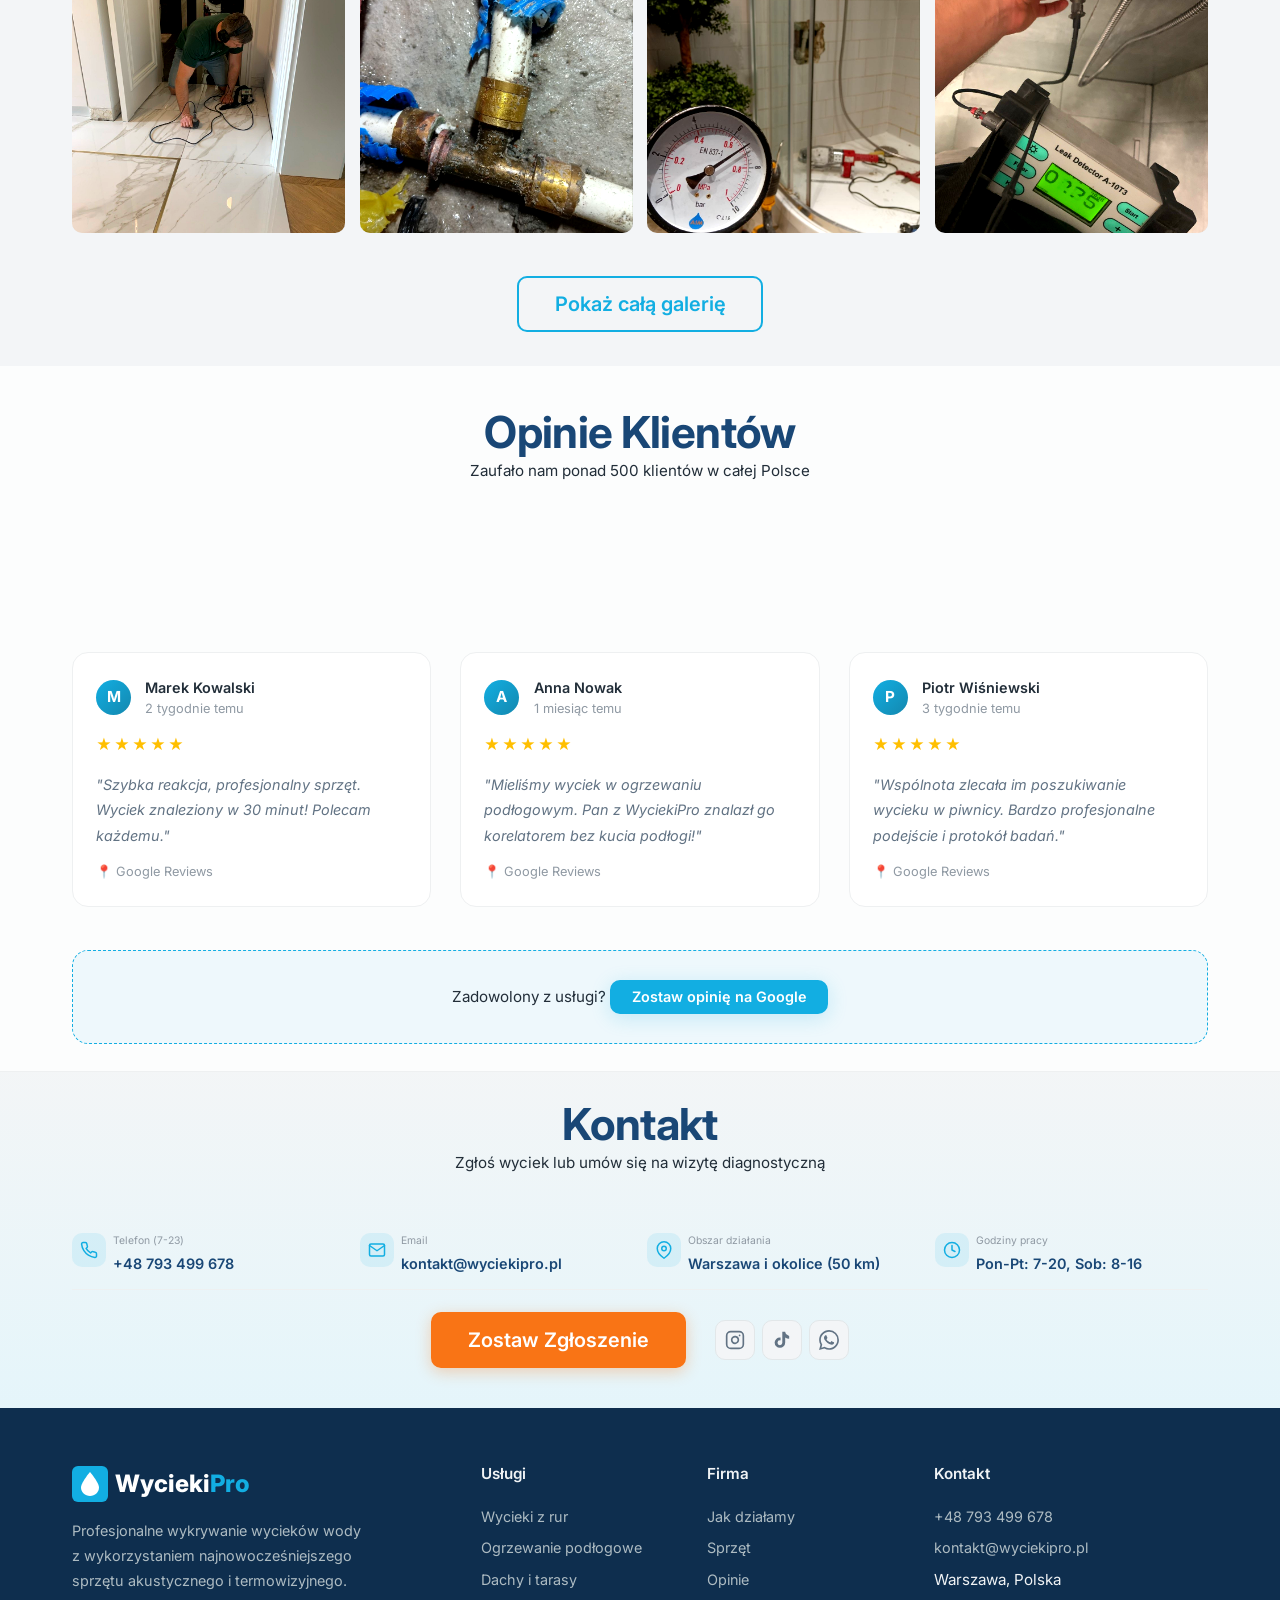
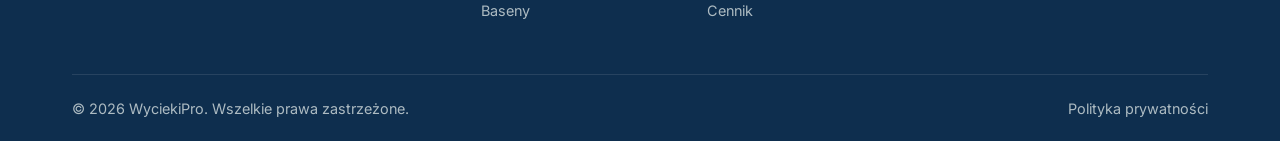
==== commit b6302bbb: "Backup of landing page version before multi-page refactor" ====
--- a/index.html
+++ b/index.html
@@ -99,11 +99,11 @@
         <span class="header__logo-text">Wycieki<span>Pro</span></span>
       </a>
       <nav class="nav" id="main-nav">
+        <a href="#pricing" class="nav__link">Cennik</a>
         <a href="#services" class="nav__link">Usługi</a>
         <a href="#equipment" class="nav__link">Sprzęt</a>
         <a href="#process" class="nav__link">Jak Szukamy</a>
         <a href="galeria.html" class="nav__link">Galeria</a>
-        <a href="#pricing" class="nav__link">Cennik</a>
         <a href="#reviews" class="nav__link">Opinie</a>
         <a href="#contact" class="nav__link">Kontakt</a>
       </nav>
@@ -129,11 +129,11 @@
 
   <!-- Mobile Menu -->
   <div class="mobile-menu" id="mobile-menu">
+    <a href="#pricing" class="nav__link">Cennik</a>
     <a href="#services" class="nav__link">Usługi</a>
     <a href="#equipment" class="nav__link">Sprzęt</a>
     <a href="#process" class="nav__link">Jak Szukamy</a>
     <a href="galeria.html" class="nav__link">Galeria</a>
-    <a href="#pricing" class="nav__link">Cennik</a>
     <a href="#reviews" class="nav__link">Opinie</a>
     <a href="#contact" class="nav__link">Kontakt</a>
     <a href="tel:+48793499678" class="btn btn--phone mobile-menu__phone"><svg width="18" height="18" viewBox="0 0 24 24"
@@ -221,8 +221,8 @@
         </div>
 
         <!-- Card 2: House / Commercial -->
-        <div class="card card--pricing">
-          <div class="pricing__tag">Domy / komercja</div>
+        <div class="card card--pricing card--pricing-highlight">
+          <div class="pricing__tag pricing__tag--accent">Domy / komercja</div>
           <p class="card__desc">Cena poszukiwania w domach, bliźniakach, biurach i innej komercji.</p>
           <div class="card__price">od 1 500 zł <span>brutto</span></div>
           <a href="#" class="btn btn--outline" onclick="openModal(event)">Umów wizytę</a>
@@ -236,6 +236,15 @@
           <a href="#" class="btn btn--outline" onclick="openModal(event)">Umów wizytę</a>
         </div>
 
+      </div>
+
+      <!-- Insurance info banner moved here -->
+      <div class="pricing__insurance reveal" style="margin-top: var(--space-xl); margin-bottom: var(--space-xl);">
+        <div class="pricing__insurance-text">
+          <strong>Koszt usługi możesz rozliczyć w ramach swojego ubezpieczenia (m.in. PZU, Warta).</strong>
+          Wystawiamy profesjonalny protokół z dokumentacją zdjęciową i wideo – otrzymasz od nas komplet dokumentów
+          gotowy do złożenia u ubezpieczyciela w ramach Twojej polisy.
+        </div>
       </div>
 
       <!-- Travel & footer notes -->
@@ -305,15 +314,6 @@
           </div>
         </div>
       </div>
-
-      <!-- Insurance info banner moved here -->
-      <div class="pricing__insurance reveal" style="margin-top: var(--space-xl);">
-        <div class="pricing__insurance-text">
-          <strong>Koszt usługi możesz rozliczyć w ramach swojego ubezpieczenia (m.in. PZU, Warta).</strong>
-          Wystawiamy profesjonalny protokół z dokumentacją zdjęciową i wideo – otrzymasz od nas komplet dokumentów
-          gotowy do złożenia u ubezpieczyciela w ramach Twojej polisy.
-        </div>
-      </div>
     </div>
   </section>
 
@@ -369,8 +369,10 @@
         <p>Korzystamy z najnowocześniejszego sprzętu diagnostycznego</p>
       </div>
       <div class="equipment__grid reveal-stagger">
-        <div class="equipment__card" style="background: var(--color-bg-alt);">
-          <div class="equipment__card-number">1</div>
+        <div class="equipment__card equipment__card--with-img">
+          <div class="equipment__image-wrapper">
+            <img src="images/equipment/geofon.jpg" alt="Geofon wysokoczuły" class="equipment__img equipment__img--geofon">
+          </div>
           <div class="equipment__card-content">
             <h3 class="equipment__card-title">Geofon wysokoczuły</h3>
             <p class="equipment__card-text">Profesjonalny geofon elektroniczny Trubolab A-10T3 — wykrywa nawet
@@ -378,22 +380,28 @@
               wycieki przez beton, gips i grunt na głębokości do kilku metrów.</p>
           </div>
         </div>
-        <div class="equipment__card" style="background: var(--color-bg-alt);">
-          <div class="equipment__card-number">2</div>
+        <div class="equipment__card equipment__card--with-img">
+          <div class="equipment__image-wrapper">
+            <img src="images/equipment/termowizja.jpg" alt="Kamera termowizyjna" class="equipment__img equipment__img--thermal">
+          </div>
           <div class="equipment__card-content">
-            <h3 class="equipment__card-title">Kamera termowizyjna i wilgotnościomierz</h3>
-            <p class="equipment__card-text">Wykrywanie różnic temperatury oraz pomiar stopnia zawilgocenia, wskazujących na obecność wycieków za ścianami i w posadzkach.</p>
-          </div>
-        </div>
-        <div class="equipment__card" style="background: var(--color-bg-alt);">
-          <div class="equipment__card-number">3</div>
+            <h3 class="equipment__card-title">Kamera termowizyjna</h3>
+            <p class="equipment__card-text">Wykrywanie różnic temperatury та pomiar stopnia zawilgocenia, wskazujących na obecność wycieków za ścianami i w posadzkach.</p>
+          </div>
+        </div>
+        <div class="equipment__card equipment__card--with-img">
+          <div class="equipment__image-wrapper">
+            <img src="images/equipment/endoscope.png" alt="Endoskopy inspekcyjne" class="equipment__img">
+          </div>
           <div class="equipment__card-content">
             <h3 class="equipment__card-title">Endoskopy inspekcyjne</h3>
             <p class="equipment__card-text">Przemysłowe kamery do przeglądu rur, zabudów i trudno dostępnych przestrzeni. Posiadamy kilka różnych kamer do tego celu. Obraz HD.</p>
           </div>
         </div>
-        <div class="equipment__card" style="background: var(--color-bg-alt);">
-          <div class="equipment__card-number">4</div>
+        <div class="equipment__card equipment__card--with-img">
+          <div class="equipment__image-wrapper">
+            <img src="images/equipment/detector.png" alt="Gaz znacznikowy" class="equipment__img">
+          </div>
           <div class="equipment__card-content">
             <h3 class="equipment__card-title">Gaz znacznikowy i czujnik</h3>
             <p class="equipment__card-text">Wprowadzamy bezpieczną mieszankę H2/N2, którą po uwolnieniu wyłapujemy specjalistycznym, czułym detektorem gazu.</p>
@@ -408,7 +416,7 @@
     <div class="container">
       <div class="section-header reveal">
         <h2 style="color: var(--color-text-on-dark);">Jak Szukamy Wycieków</h2>
-        <p style="color: var(--color-text-on-dark-muted);">Sprawdzony 4-etapowy proces gwarantujący skuteczność</p>
+        <p style="color: var(--color-text-on-dark-muted);">Sprawdzony 5-etapowy proces gwarantujący skuteczność</p>
       </div>
       <div class="process__timeline reveal-stagger">
         <div class="process__step">
--- a/css/components/cards.css
+++ b/css/components/cards.css
@@ -135,9 +135,23 @@
   min-width: max-content;
 }
 
-.card--pricing.featured {
+.card--pricing.featured,
+.card--pricing-highlight {
   border-color: var(--color-accent);
   box-shadow: var(--shadow-accent);
+}
+
+.card--pricing-highlight {
+  background: hsla(195, 85%, 48%, 0.05);
+  border-color: hsla(195, 85%, 48%, 0.2);
+}
+
+.card--pricing-highlight .card__price {
+  color: var(--color-primary);
+}
+
+.card--pricing-highlight .card__desc {
+  color: var(--color-text-light);
 }
 
 .card__price {
--- a/css/components/equipment.css
+++ b/css/components/equipment.css
@@ -47,6 +47,51 @@
   flex: 1;
 }
 
+/* New Image variant */
+.equipment__card--with-img {
+  align-items: center;
+}
+
+.equipment__image-wrapper {
+  width: 180px;
+  height: 180px;
+  min-width: 180px;
+  position: relative;
+  border-radius: var(--radius-md);
+  overflow: hidden;
+  background: #ffffff;
+  border: 1px solid var(--color-border-light);
+  display: flex;
+  align-items: center;
+  justify-content: center;
+  padding: 10px;
+}
+
+.equipment__img {
+  max-width: 100%;
+  max-height: 100%;
+  width: auto;
+  height: auto;
+  object-fit: contain;
+  transition: transform var(--transition-base);
+}
+
+.equipment__img--geofon {
+  /* Підвищення рівня насиченості (зеленого) на 50% */
+  filter: saturate(1.5);
+}
+
+.equipment__img--thermal {
+}
+
+.equipment__card:hover .equipment__img {
+  transform: scale(1.1);
+}
+
+.equipment__badge {
+  display: none; /* Removed as requested */
+}
+
 .equipment__card-title {
   font-size: var(--text-lg);
   font-weight: var(--fw-semibold);
@@ -67,8 +112,19 @@
 
   .equipment__card {
     flex-direction: row;
-    align-items: flex-start;
+    align-items: center;
     gap: var(--space-md);
     padding: var(--space-lg);
   }
+
+  .equipment__image-wrapper {
+    width: 140px;
+    height: 140px;
+    min-width: 140px;
+    padding: 8px;
+  }
+
+  .equipment__card-title {
+    font-size: var(--text-base);
+  }
 }
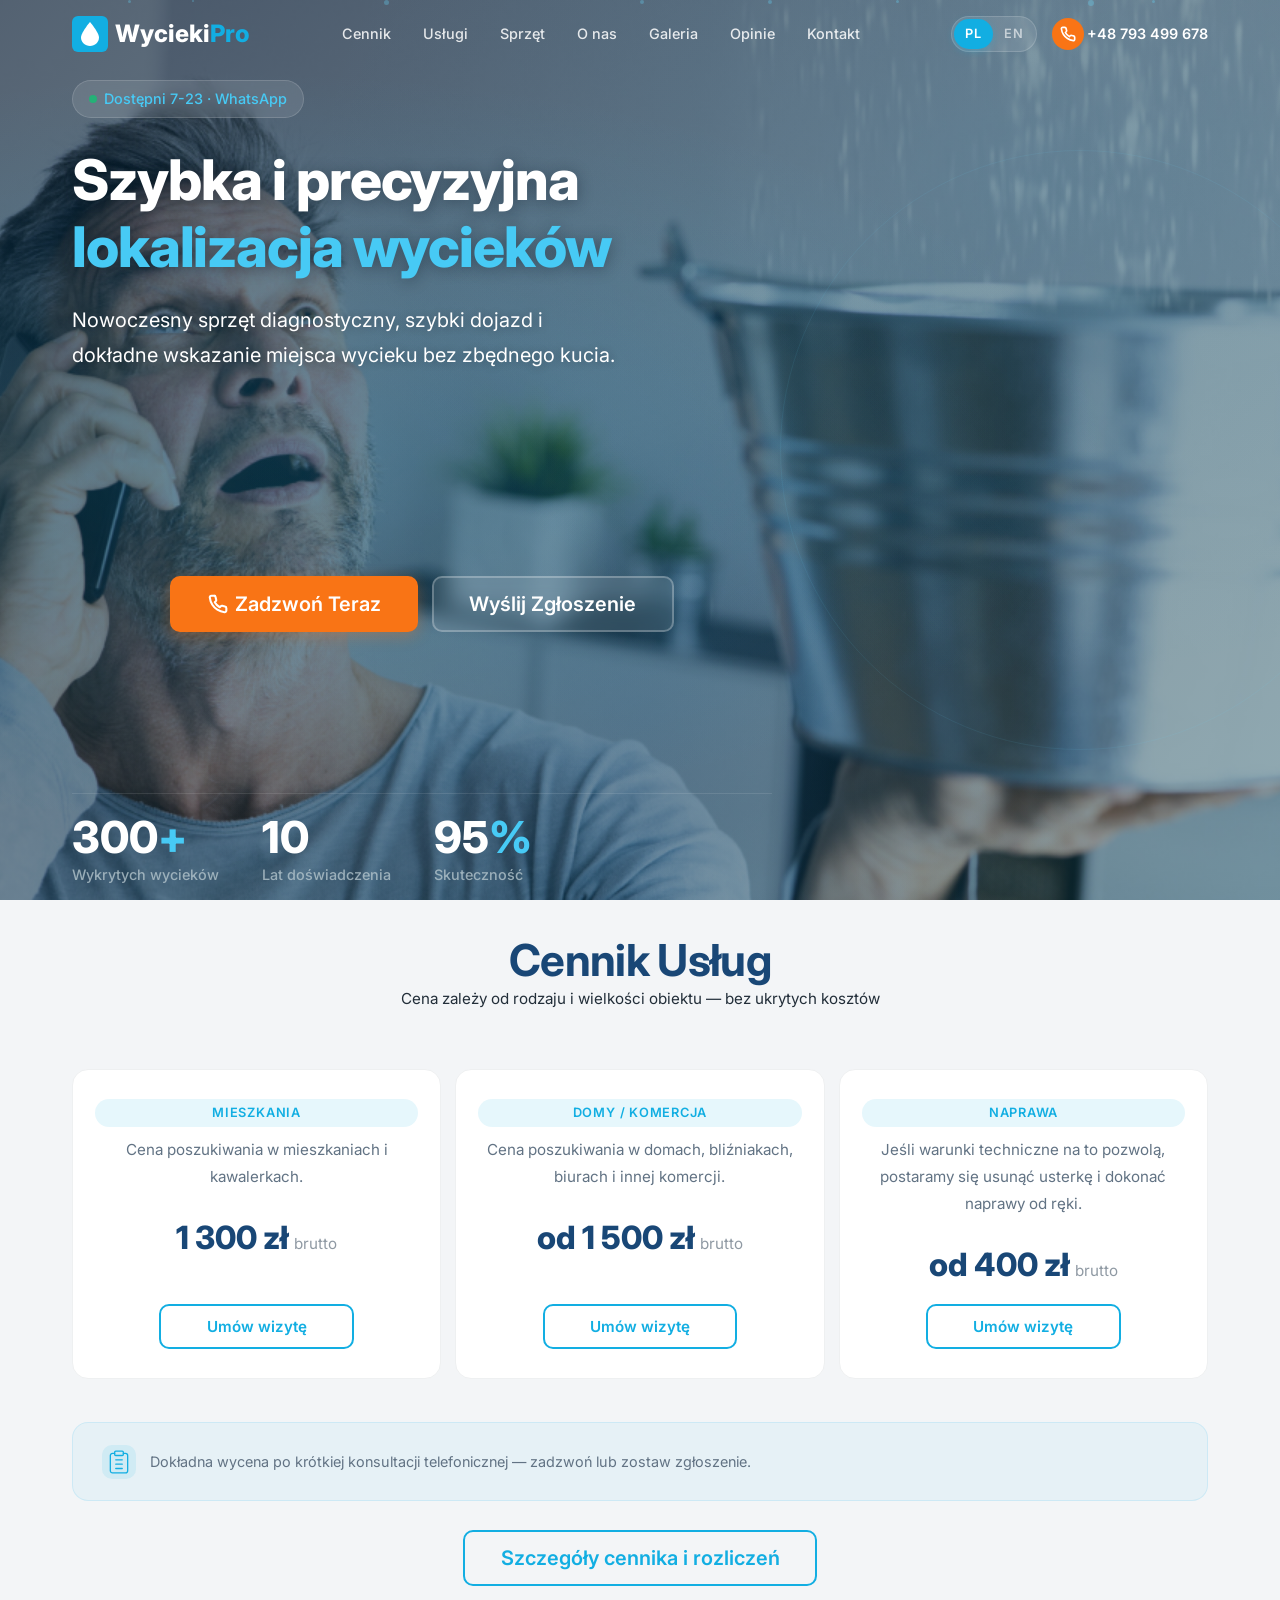
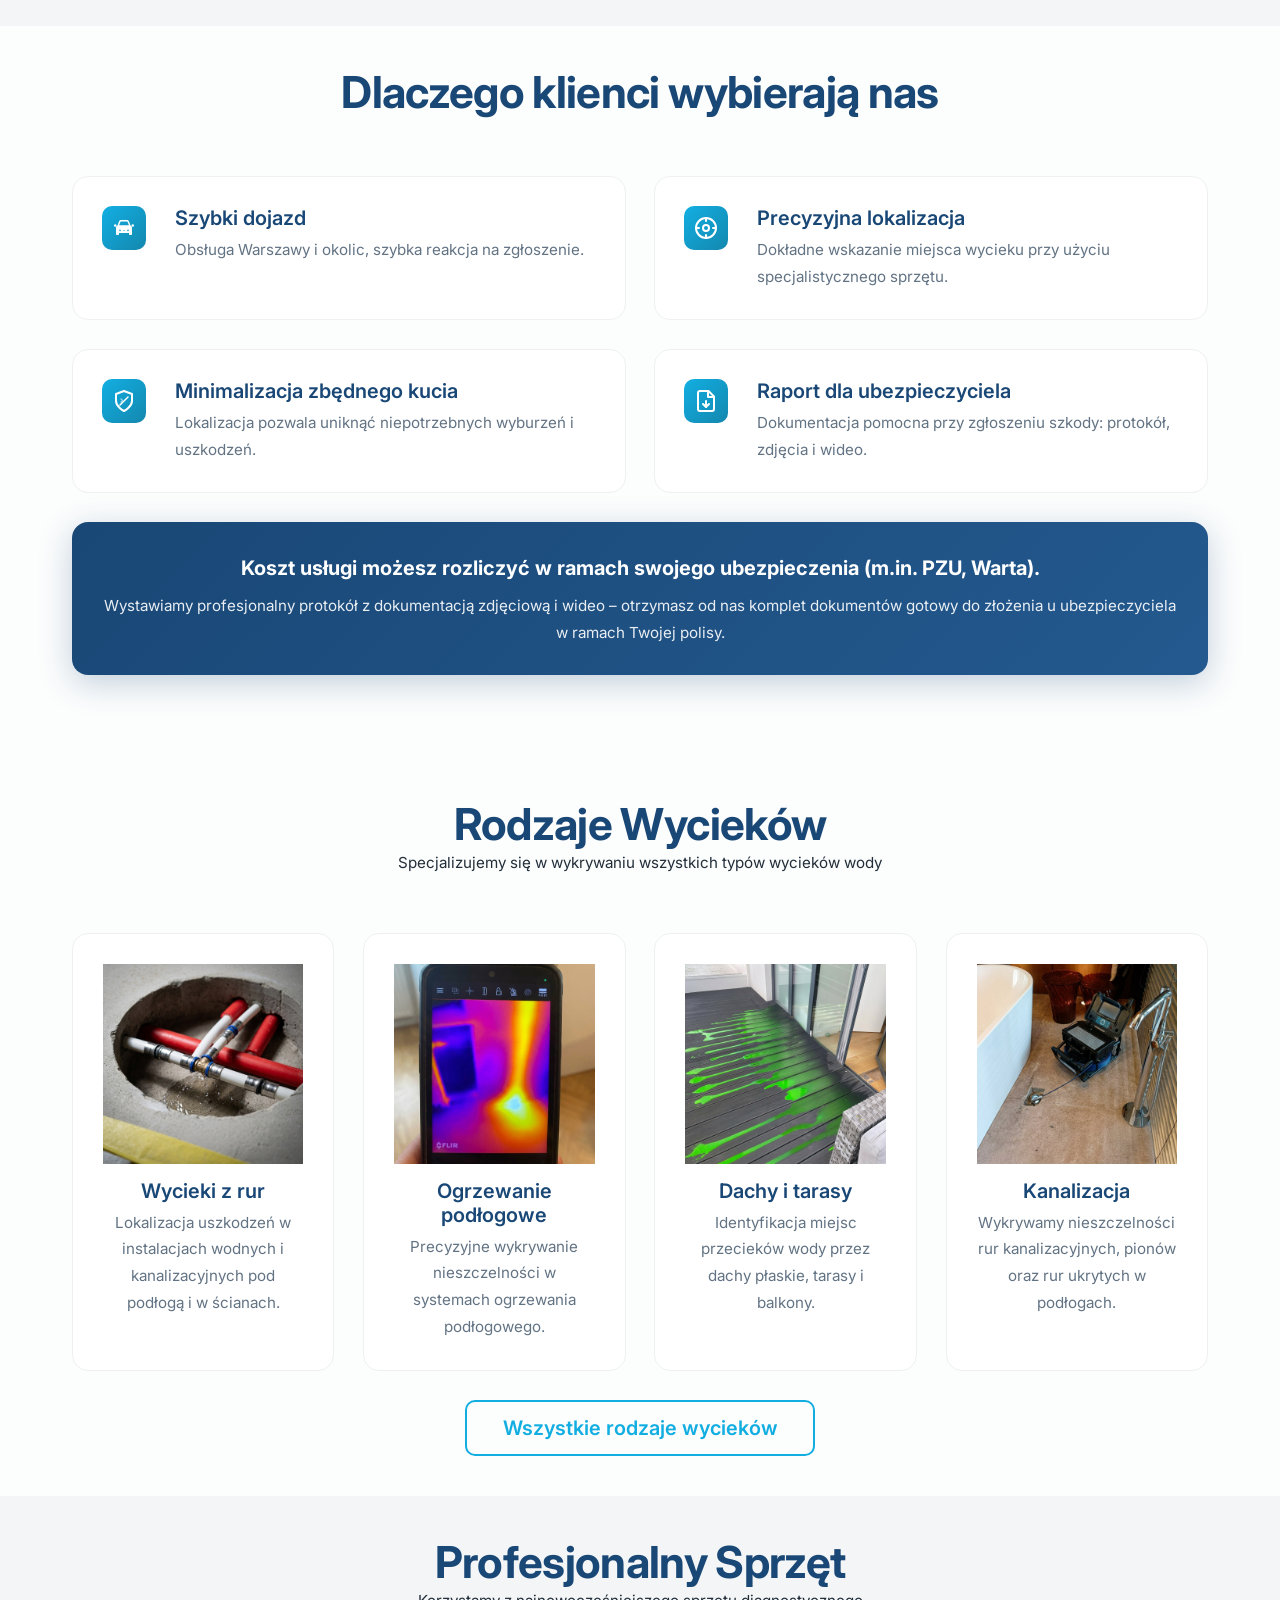
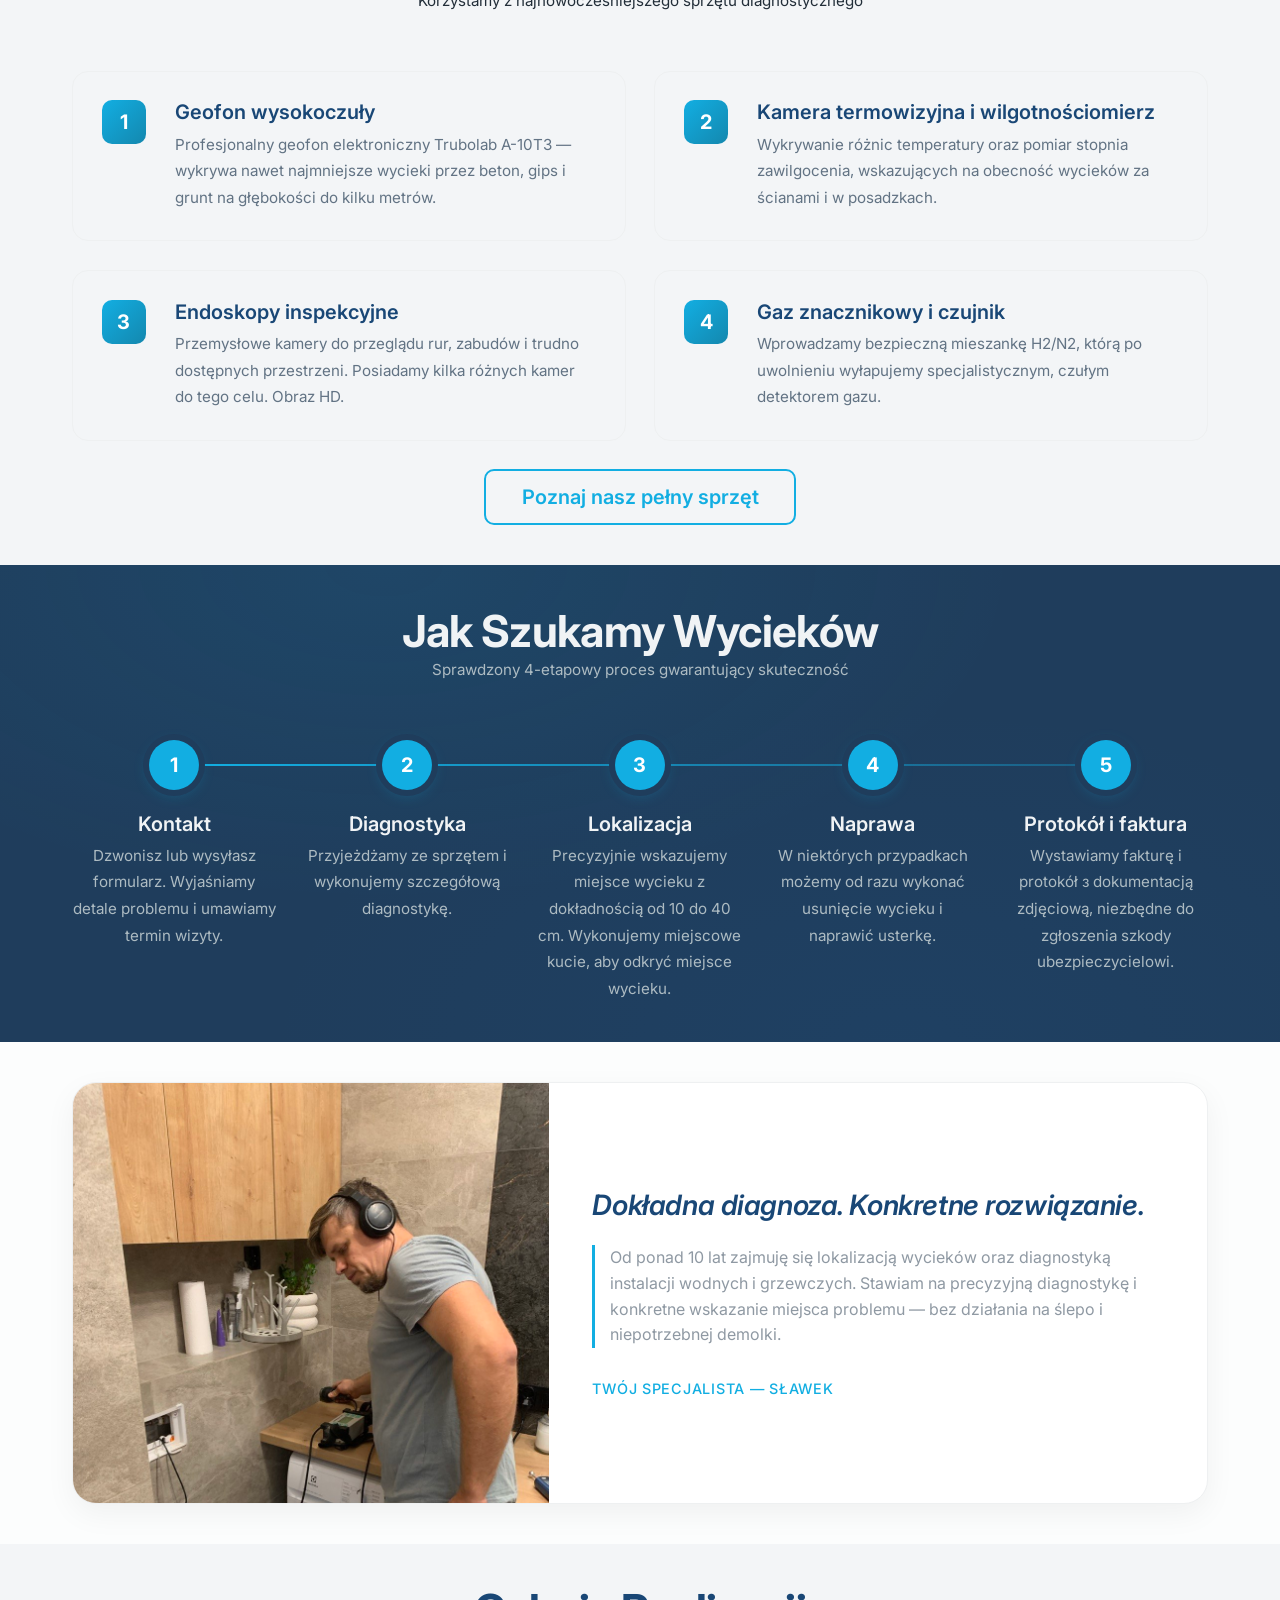
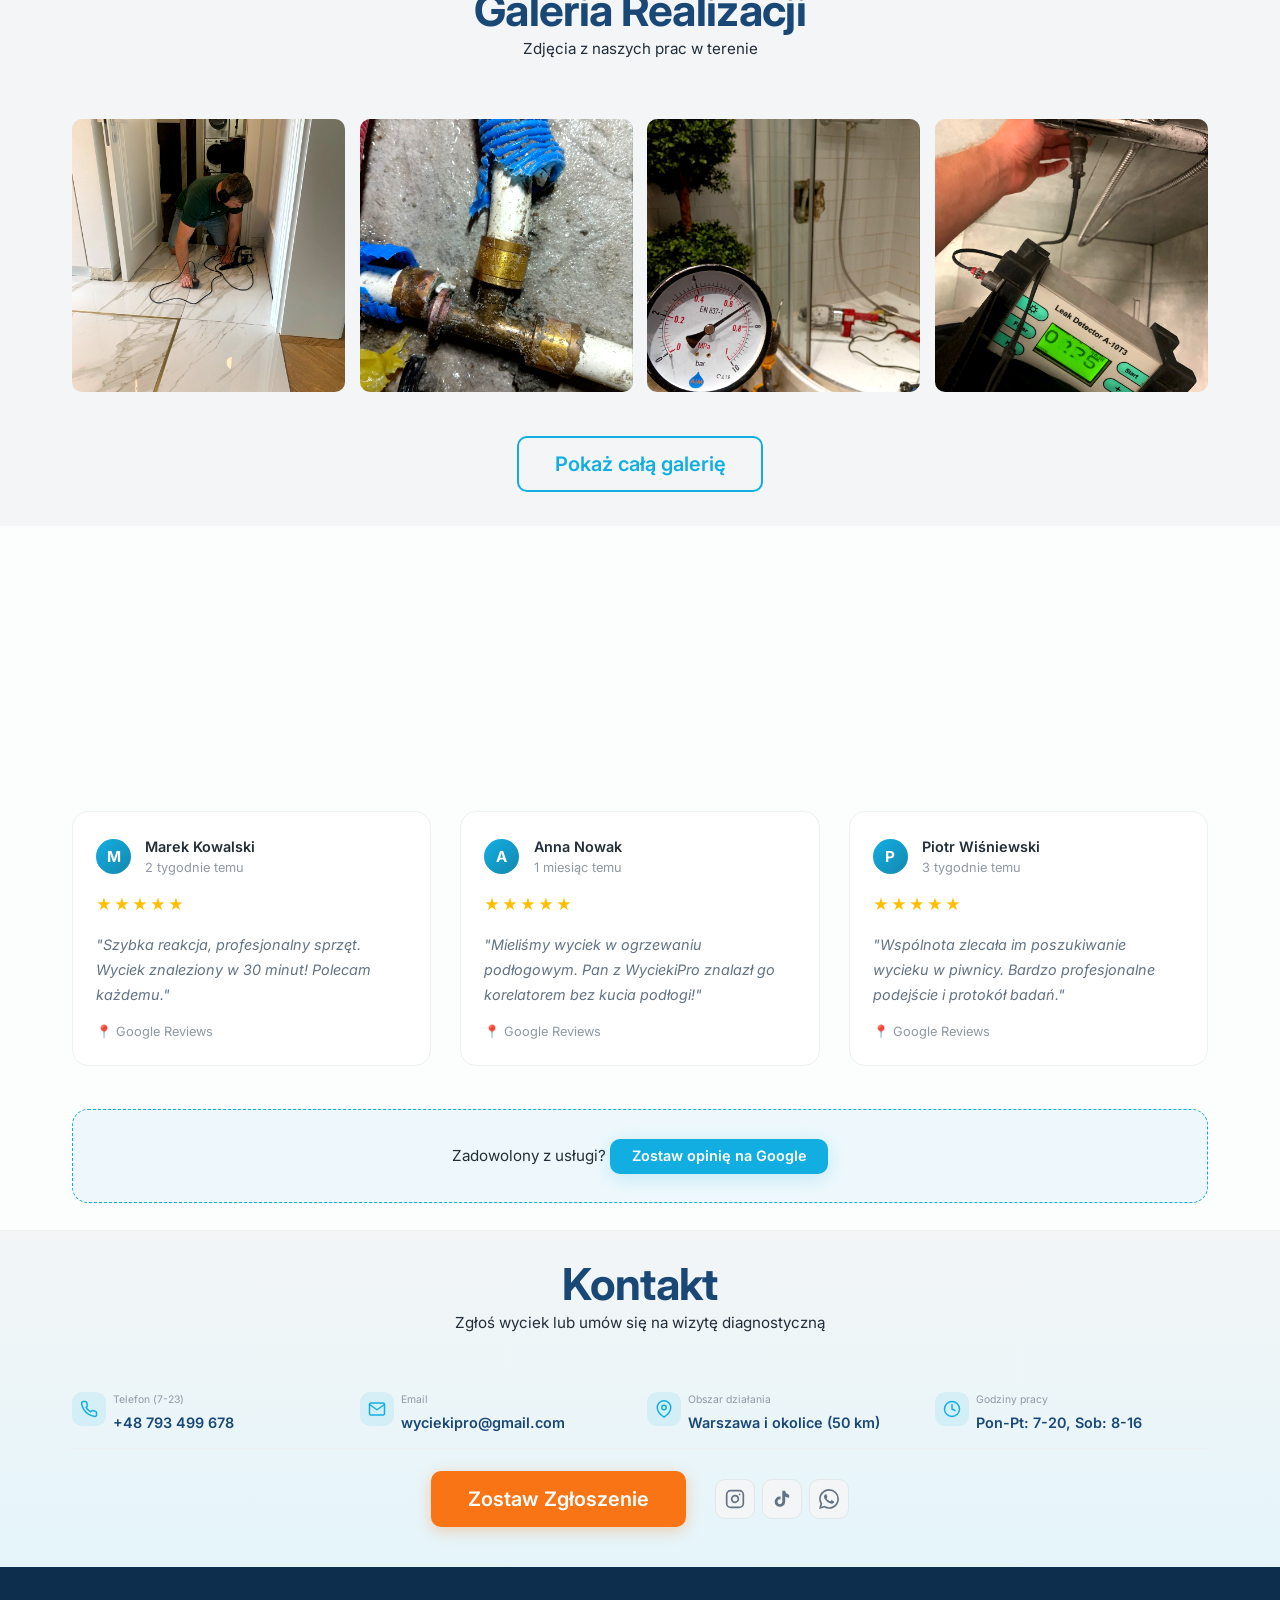
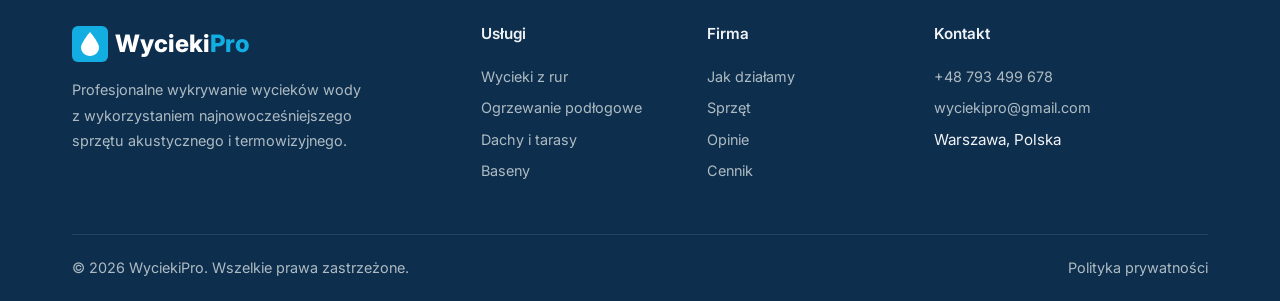
==== commit beeb1ba0: "Оновив файли" ====
--- a/index.html
+++ b/index.html
@@ -26,7 +26,7 @@
     "@id": "https://wyciekipro.pl/",
     "url": "https://wyciekipro.pl/",
     "telephone": "+48793499678",
-    "email": "kontakt@wyciekipro.pl",
+    "email": "wyciekipro@gmail.com",
     "address": {
       "@type": "PostalAddress",
       "addressLocality": "Warszawa",
@@ -102,7 +102,7 @@
         <a href="#pricing" class="nav__link">Cennik</a>
         <a href="#services" class="nav__link">Usługi</a>
         <a href="#equipment" class="nav__link">Sprzęt</a>
-        <a href="#process" class="nav__link">Jak Szukamy</a>
+        <a href="#process" class="nav__link">O nas</a>
         <a href="galeria.html" class="nav__link">Galeria</a>
         <a href="#reviews" class="nav__link">Opinie</a>
         <a href="#contact" class="nav__link">Kontakt</a>
@@ -132,7 +132,7 @@
     <a href="#pricing" class="nav__link">Cennik</a>
     <a href="#services" class="nav__link">Usługi</a>
     <a href="#equipment" class="nav__link">Sprzęt</a>
-    <a href="#process" class="nav__link">Jak Szukamy</a>
+    <a href="#process" class="nav__link">O nas</a>
     <a href="galeria.html" class="nav__link">Galeria</a>
     <a href="#reviews" class="nav__link">Opinie</a>
     <a href="#contact" class="nav__link">Kontakt</a>
@@ -221,8 +221,8 @@
         </div>
 
         <!-- Card 2: House / Commercial -->
-        <div class="card card--pricing card--pricing-highlight">
-          <div class="pricing__tag pricing__tag--accent">Domy / komercja</div>
+        <div class="card card--pricing">
+          <div class="pricing__tag">Domy / komercja</div>
           <p class="card__desc">Cena poszukiwania w domach, bliźniakach, biurach i innej komercji.</p>
           <div class="card__price">od 1 500 zł <span>brutto</span></div>
           <a href="#" class="btn btn--outline" onclick="openModal(event)">Umów wizytę</a>
@@ -238,21 +238,16 @@
 
       </div>
 
-      <!-- Insurance info banner moved here -->
-      <div class="pricing__insurance reveal" style="margin-top: var(--space-xl); margin-bottom: var(--space-xl);">
-        <div class="pricing__insurance-text">
-          <strong>Koszt usługi możesz rozliczyć w ramach swojego ubezpieczenia (m.in. PZU, Warta).</strong>
-          Wystawiamy profesjonalny protokół z dokumentacją zdjęciową i wideo – otrzymasz od nas komplet dokumentów
-          gotowy do złożenia u ubezpieczyciela w ramach Twojej polisy.
-        </div>
-      </div>
-
       <!-- Travel & footer notes -->
       <div class="pricing__notes reveal">
         <div class="pricing__note-item">
           <span class="pricing__note-icon"><svg width="26" height="26" viewBox="0 0 24 24" fill="none" stroke="currentColor" stroke-width="1.2" stroke-linecap="round" stroke-linejoin="round"><path d="M16 4h2a2 2 0 0 1 2 2v14a2 2 0 0 1-2 2H6a2 2 0 0 1-2-2V6a2 2 0 0 1 2-2h2"/><rect x="8" y="2" width="8" height="4" rx="1" ry="1"/><path d="M9 14h6"/><path d="M9 18h6"/><path d="M9 10h6"/></svg></span>
           <span>Dokładna wycena po krótkiej konsultacji telefonicznej — zadzwoń lub zostaw zgłoszenie.</span>
         </div>
+      </div>
+
+      <div class="section-cta reveal" style="text-align: center; margin-top: var(--space-xl);">
+        <a href="cennik.html" class="btn btn--outline btn--lg">Szczegóły cennika i rozliczeń</a>
       </div>
 
     </div>
@@ -314,6 +309,17 @@
           </div>
         </div>
       </div>
+
+
+
+      <!-- Insurance info banner moved here -->
+      <div class="pricing__insurance reveal" style="margin-top: var(--space-xl);">
+        <div class="pricing__insurance-text">
+          <strong>Koszt usługi możesz rozliczyć w ramach swojego ubezpieczenia (m.in. PZU, Warta).</strong>
+          Wystawiamy profesjonalny protokół z dokumentacją zdjęciową i wideo – otrzymasz od nas komplet dokumentów
+          gotowy do złożenia u ubezpieczyciela w ramach Twojej polisy.
+        </div>
+      </div>
     </div>
   </section>
 
@@ -358,6 +364,9 @@
           </div>
         </div>
       </div>
+      <div class="section-cta reveal" style="text-align: center; margin-top: var(--space-xl);">
+        <a href="uslugi.html" class="btn btn--outline btn--lg">Wszystkie rodzaje wycieków</a>
+      </div>
     </div>
   </section>
 
@@ -369,10 +378,8 @@
         <p>Korzystamy z najnowocześniejszego sprzętu diagnostycznego</p>
       </div>
       <div class="equipment__grid reveal-stagger">
-        <div class="equipment__card equipment__card--with-img">
-          <div class="equipment__image-wrapper">
-            <img src="images/equipment/geofon.jpg" alt="Geofon wysokoczuły" class="equipment__img equipment__img--geofon">
-          </div>
+        <div class="equipment__card" style="background: var(--color-bg-alt);">
+          <div class="equipment__card-number">1</div>
           <div class="equipment__card-content">
             <h3 class="equipment__card-title">Geofon wysokoczuły</h3>
             <p class="equipment__card-text">Profesjonalny geofon elektroniczny Trubolab A-10T3 — wykrywa nawet
@@ -380,34 +387,31 @@
               wycieki przez beton, gips i grunt na głębokości do kilku metrów.</p>
           </div>
         </div>
-        <div class="equipment__card equipment__card--with-img">
-          <div class="equipment__image-wrapper">
-            <img src="images/equipment/termowizja.jpg" alt="Kamera termowizyjna" class="equipment__img equipment__img--thermal">
-          </div>
+        <div class="equipment__card" style="background: var(--color-bg-alt);">
+          <div class="equipment__card-number">2</div>
           <div class="equipment__card-content">
-            <h3 class="equipment__card-title">Kamera termowizyjna</h3>
-            <p class="equipment__card-text">Wykrywanie różnic temperatury та pomiar stopnia zawilgocenia, wskazujących na obecność wycieków za ścianami i w posadzkach.</p>
-          </div>
-        </div>
-        <div class="equipment__card equipment__card--with-img">
-          <div class="equipment__image-wrapper">
-            <img src="images/equipment/endoscope.png" alt="Endoskopy inspekcyjne" class="equipment__img">
-          </div>
+            <h3 class="equipment__card-title">Kamera termowizyjna i wilgotnościomierz</h3>
+            <p class="equipment__card-text">Wykrywanie różnic temperatury oraz pomiar stopnia zawilgocenia, wskazujących na obecność wycieków za ścianami i w posadzkach.</p>
+          </div>
+        </div>
+        <div class="equipment__card" style="background: var(--color-bg-alt);">
+          <div class="equipment__card-number">3</div>
           <div class="equipment__card-content">
             <h3 class="equipment__card-title">Endoskopy inspekcyjne</h3>
             <p class="equipment__card-text">Przemysłowe kamery do przeglądu rur, zabudów i trudno dostępnych przestrzeni. Posiadamy kilka różnych kamer do tego celu. Obraz HD.</p>
           </div>
         </div>
-        <div class="equipment__card equipment__card--with-img">
-          <div class="equipment__image-wrapper">
-            <img src="images/equipment/detector.png" alt="Gaz znacznikowy" class="equipment__img">
-          </div>
+        <div class="equipment__card" style="background: var(--color-bg-alt);">
+          <div class="equipment__card-number">4</div>
           <div class="equipment__card-content">
             <h3 class="equipment__card-title">Gaz znacznikowy i czujnik</h3>
             <p class="equipment__card-text">Wprowadzamy bezpieczną mieszankę H2/N2, którą po uwolnieniu wyłapujemy specjalistycznym, czułym detektorem gazu.</p>
           </div>
         </div>
       </div>
+      <div class="section-cta reveal" style="text-align: center; margin-top: var(--space-xl);">
+        <a href="sprzet.html" class="btn btn--outline btn--lg">Poznaj nasz pełny sprzęt</a>
+      </div>
     </div>
   </section>
 
@@ -416,7 +420,7 @@
     <div class="container">
       <div class="section-header reveal">
         <h2 style="color: var(--color-text-on-dark);">Jak Szukamy Wycieków</h2>
-        <p style="color: var(--color-text-on-dark-muted);">Sprawdzony 5-etapowy proces gwarantujący skuteczność</p>
+        <p style="color: var(--color-text-on-dark-muted);">Sprawdzony 4-etapowy proces gwarantujący skuteczność</p>
       </div>
       <div class="process__timeline reveal-stagger">
         <div class="process__step">
@@ -601,7 +605,7 @@
               </svg></div>
             <div>
               <div class="contact-info__label">Email</div>
-              <div class="contact-info__value"><a href="mailto:kontakt@wyciekipro.pl">kontakt@wyciekipro.pl</a></div>
+              <div class="contact-info__value"><a href="mailto:wyciekipro@gmail.com">wyciekipro@gmail.com</a></div>
             </div>
           </div>
           <div class="contact-info__item">
@@ -730,7 +734,7 @@
           <h4 class="footer__heading">Kontakt</h4>
           <ul class="footer__links">
             <li><a href="tel:+48793499678">+48 793 499 678</a></li>
-            <li><a href="mailto:kontakt@wyciekipro.pl">kontakt@wyciekipro.pl</a></li>
+            <li><a href="mailto:wyciekipro@gmail.com">wyciekipro@gmail.com</a></li>
             <li>Warszawa, Polska</li>
           </ul>
         </div>
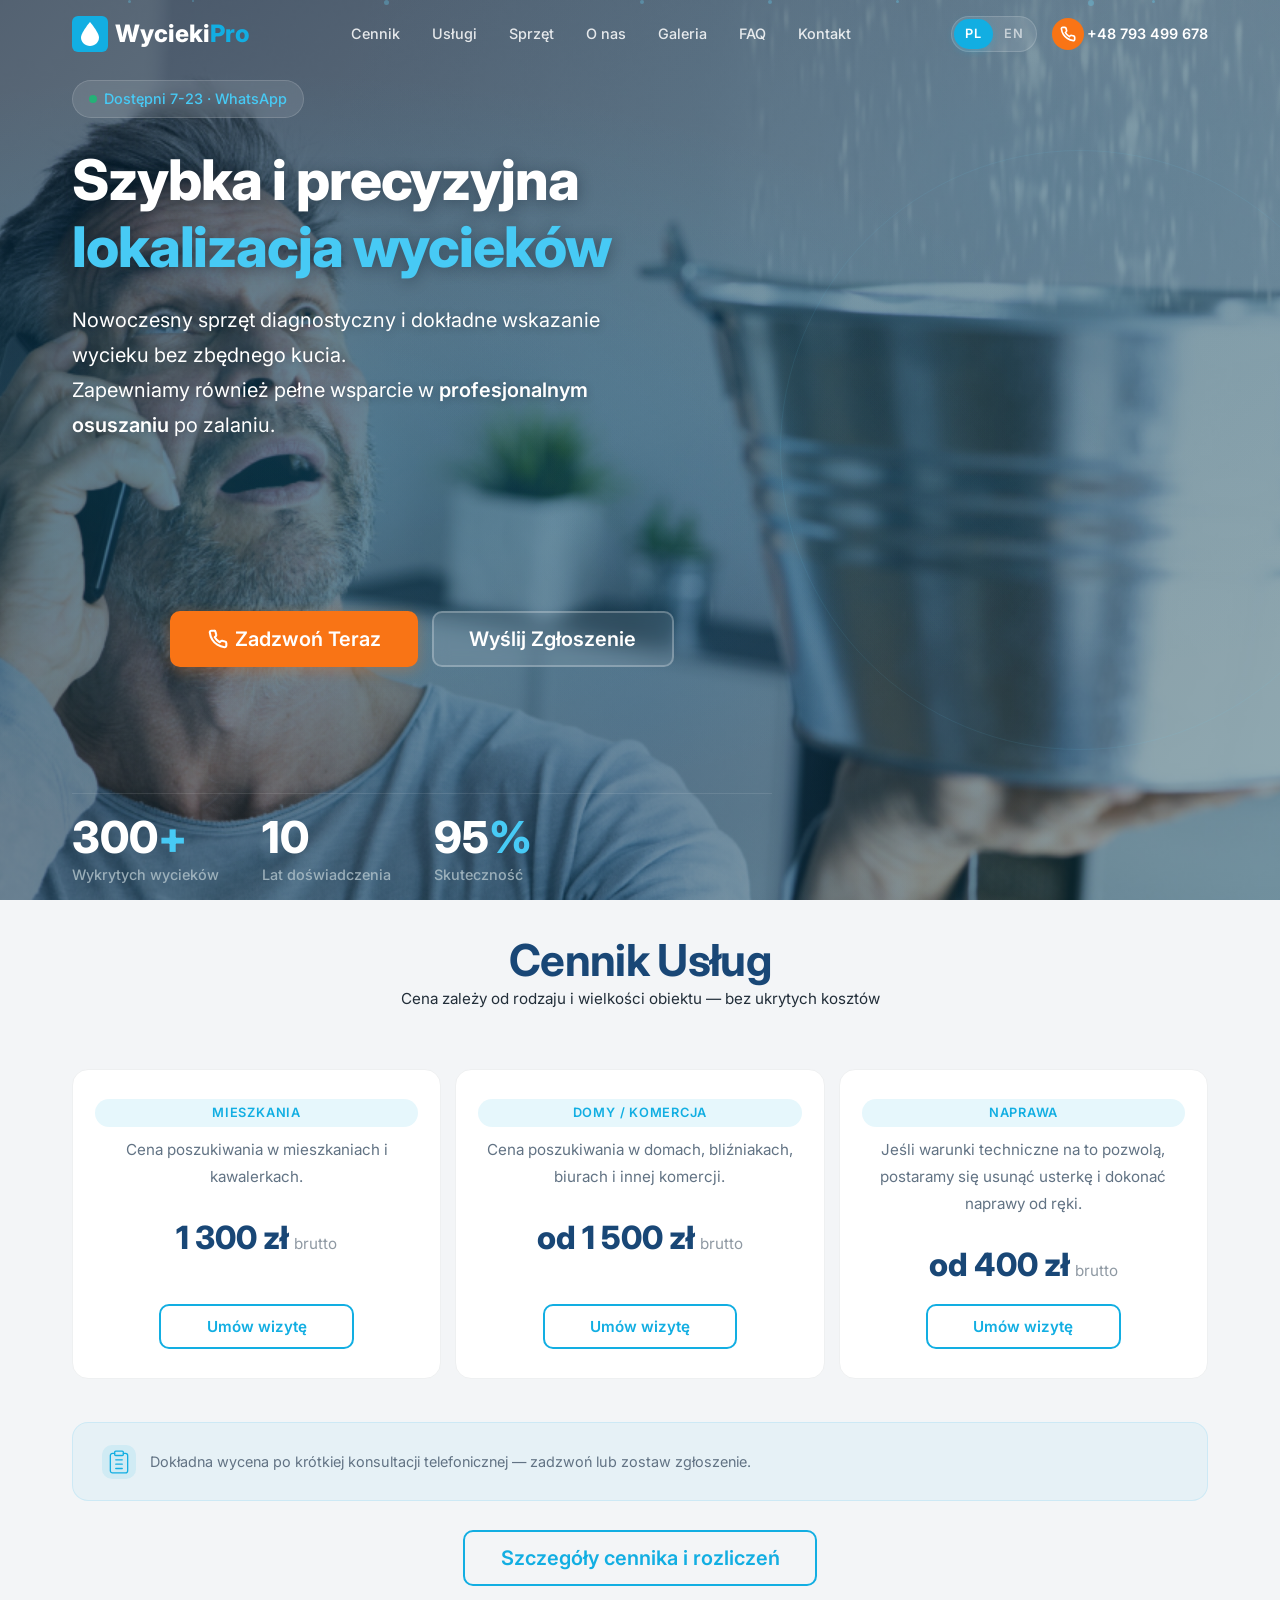
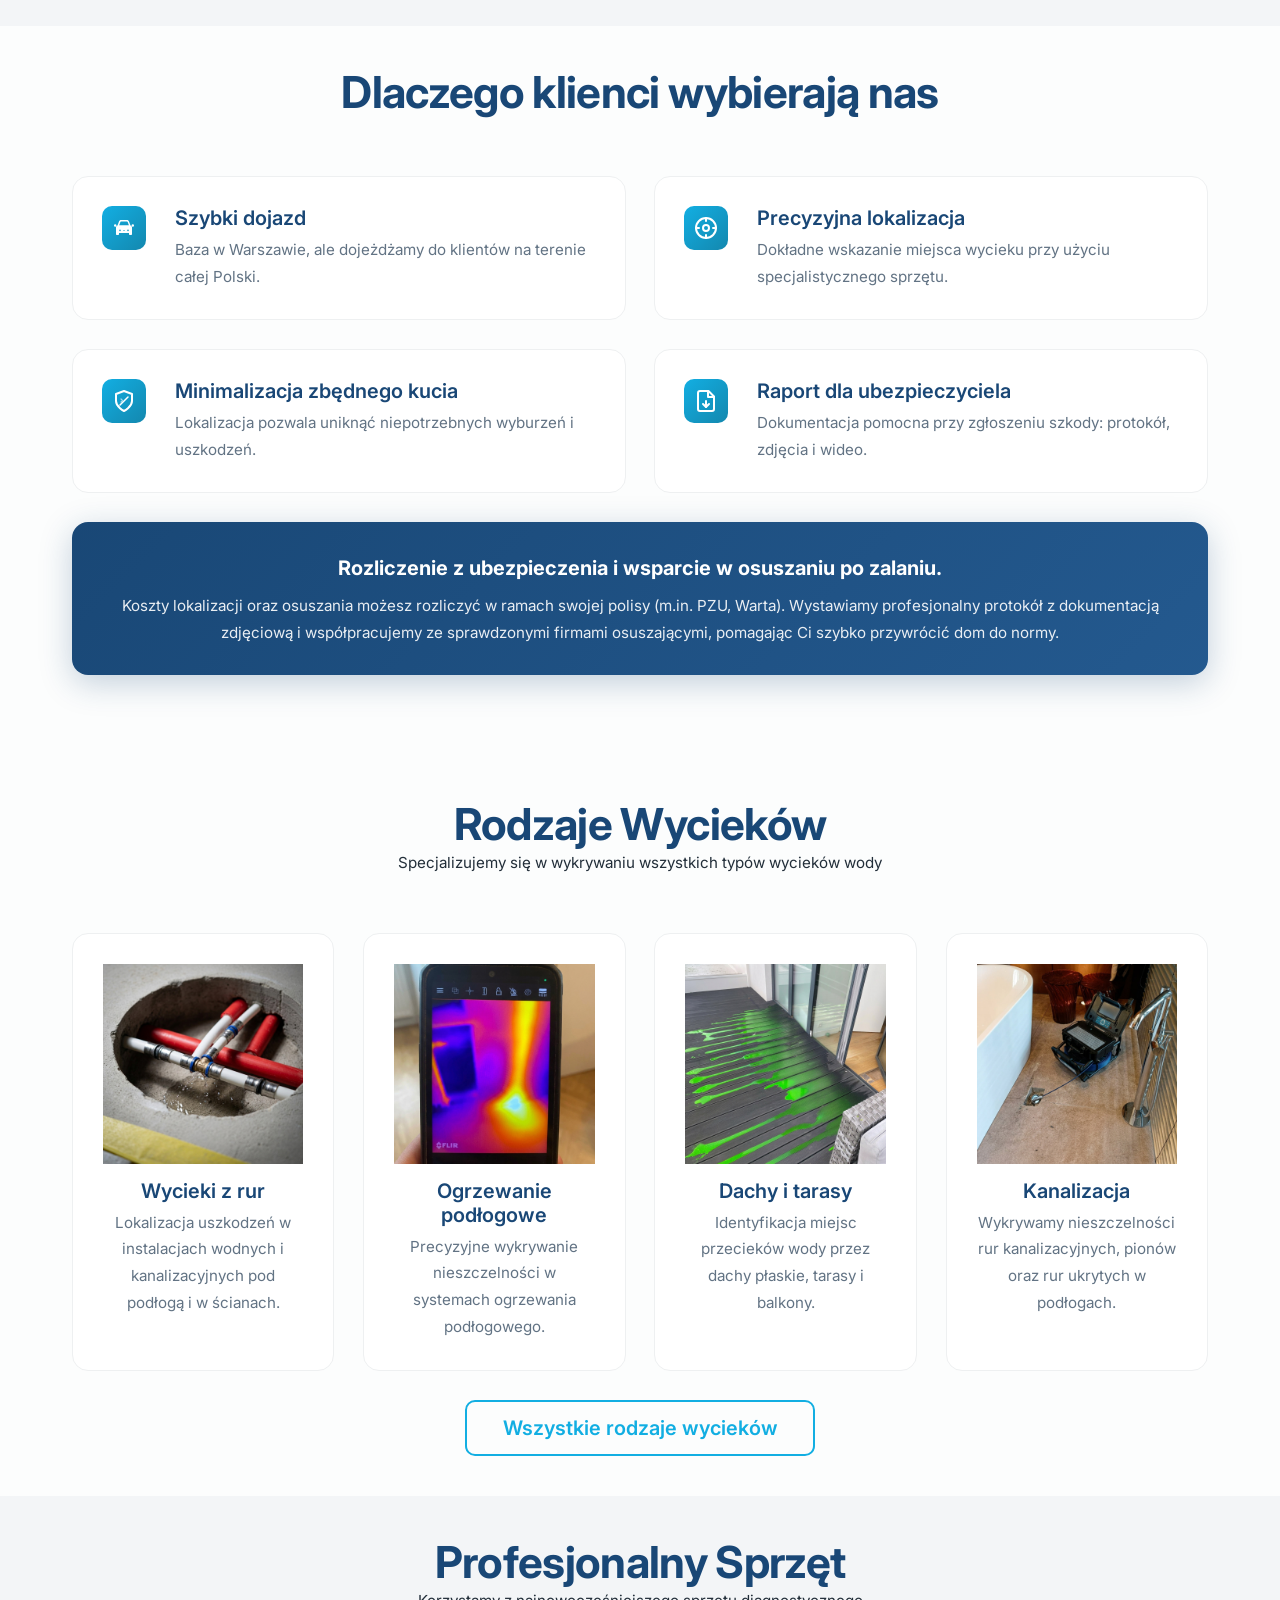
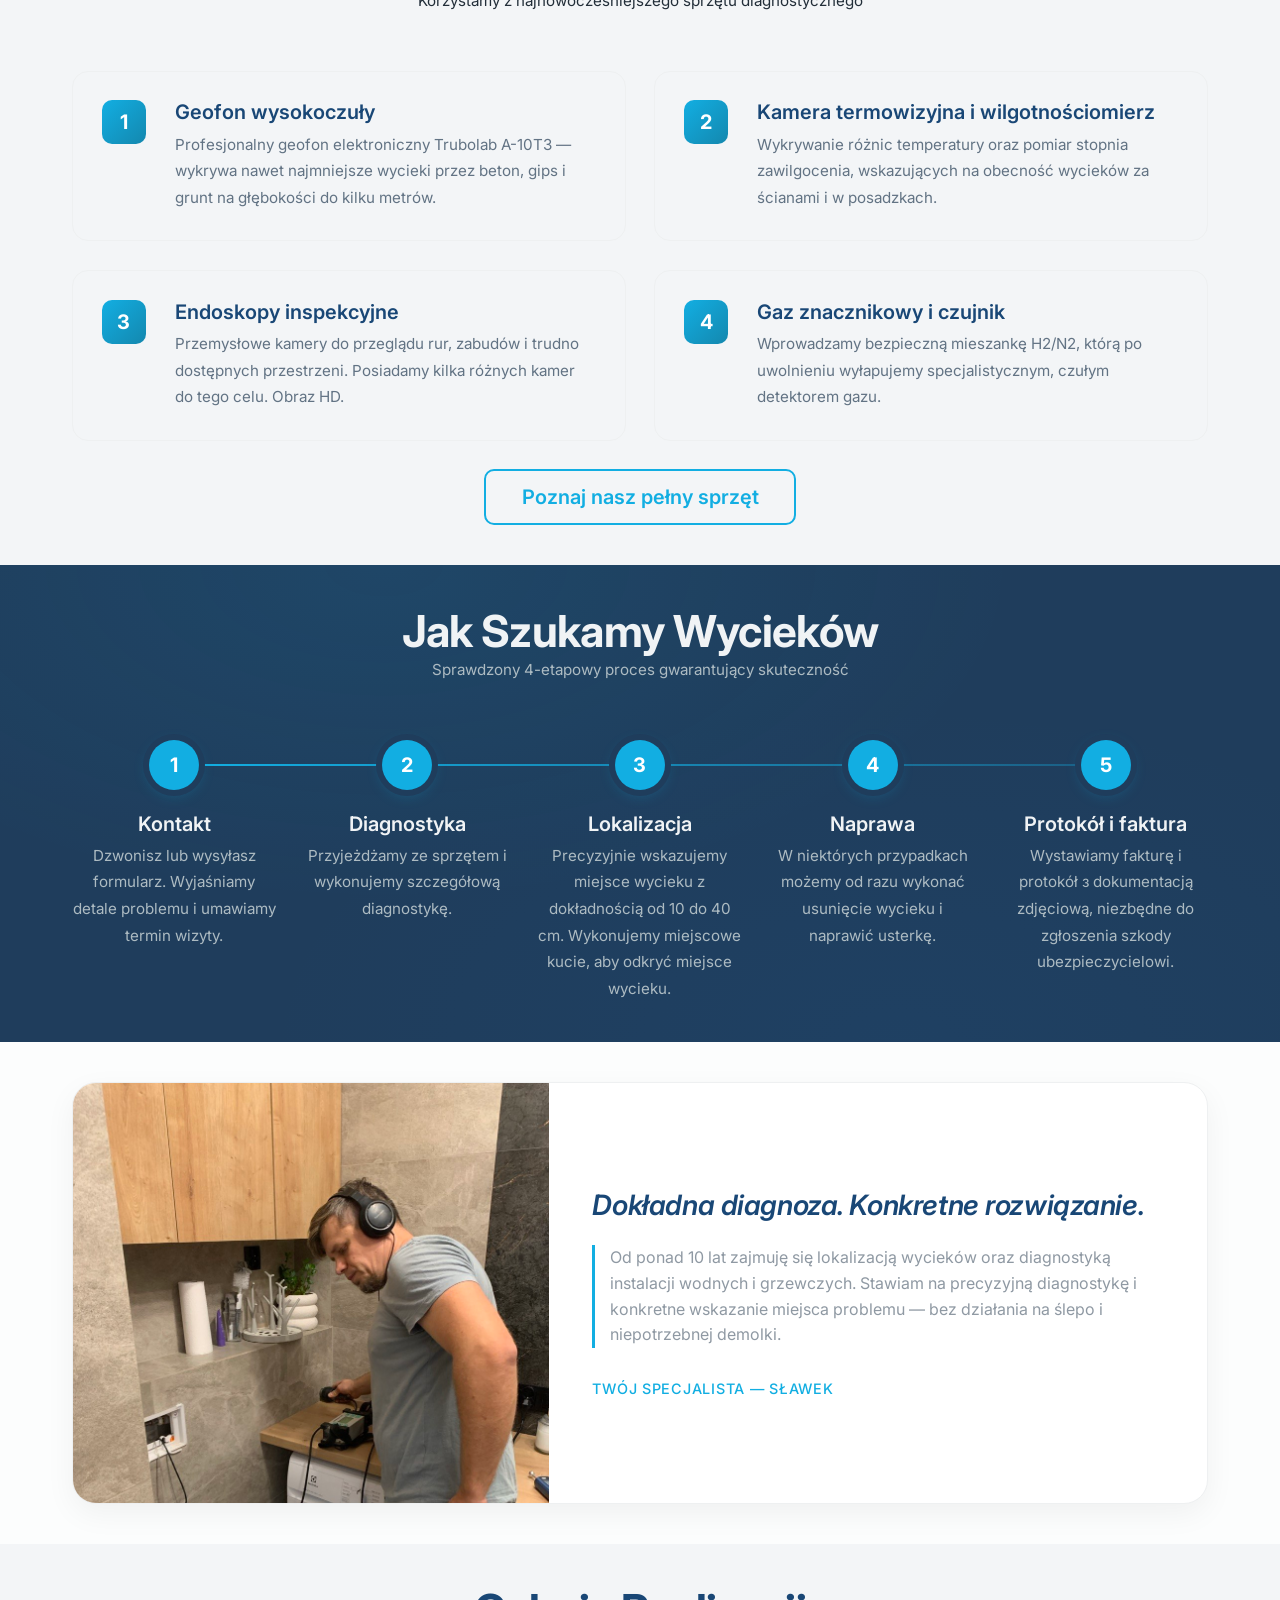
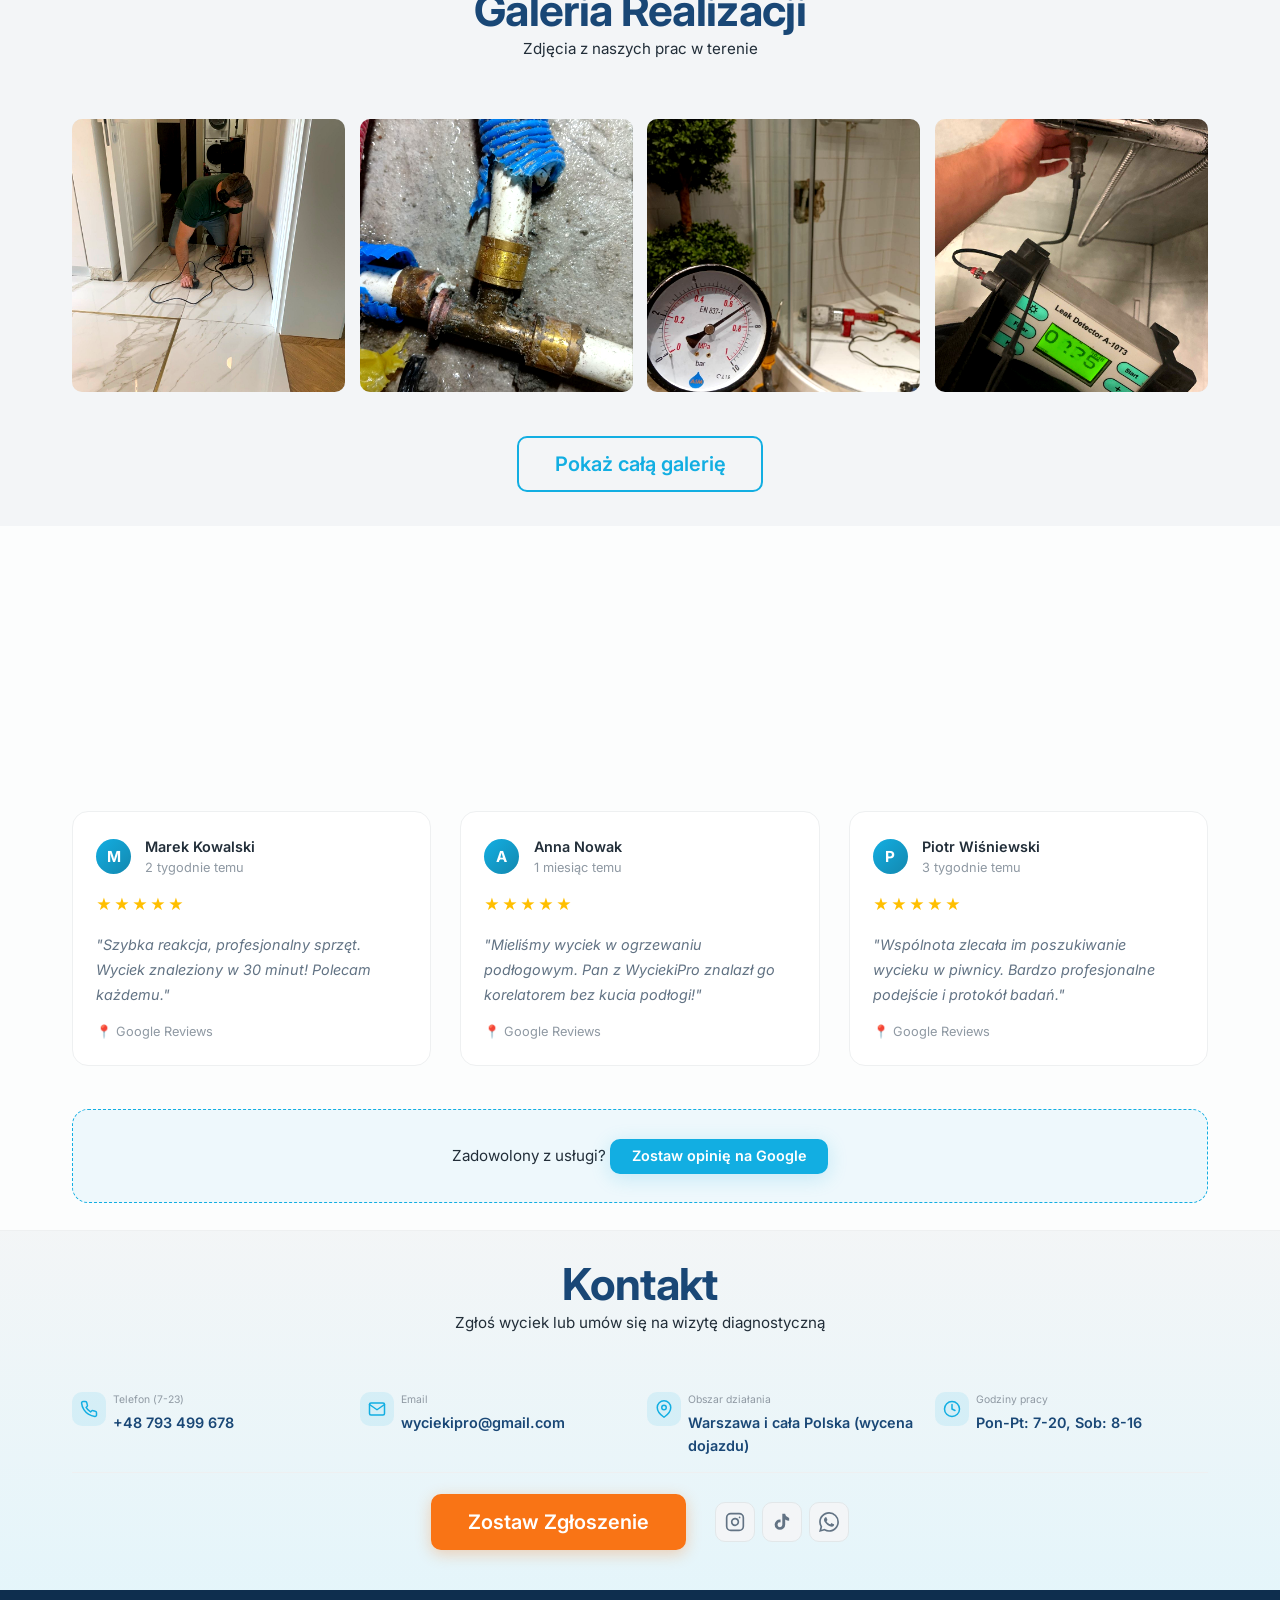
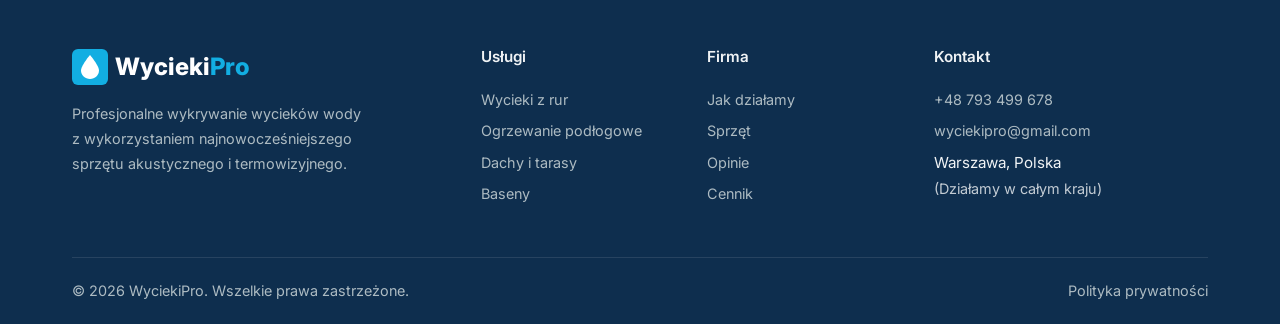
==== commit e060ed32: "финал польской версии" ====
--- a/index.html
+++ b/index.html
@@ -6,12 +6,13 @@
   <meta name="viewport" content="width=device-width, initial-scale=1.0, viewport-fit=cover">
   <title>WyciekiPro — Profesjonalne Wykrywanie Wycieków Wody</title>
   <meta name="description"
-    content="Profesjonalne wykrywanie wycieków wody w Warszawie i okolicach. Nowoczesny sprzęt, szybka reakcja, bezinwazyjne metody. Zadzwoń teraz!">
+    content="Profesjonalne wykrywanie wycieków wody w Warszawie i całej Polsce. Nowoczesny sprzęt, szybka reakcja, bezinwazyjne metody. Zadzwoń teraz!">
   <link rel="canonical" href="https://wyciekipro.pl/">
-  
+
   <!-- Open Graph -->
   <meta property="og:title" content="WyciekiPro — Profesjonalne Wykrywanie Wycieków Wody">
-  <meta property="og:description" content="Profesjonalne wykrywanie wycieków wody w Warszawie i okolicach. Nowoczesny sprzęt, szybka reakcja, bezinwazyjne metody. Zadzwoń teraz!">
+  <meta property="og:description"
+    content="Profesjonalne wykrywanie wycieków wody w Warszawie i całej Polsce. Nowoczesny sprzęt, szybka reakcja, bezinwazyjne metody. Zadzwoń teraz!">
   <meta property="og:type" content="website">
   <meta property="og:url" content="https://wyciekipro.pl/">
   <meta property="og:image" content="https://wyciekipro.pl/images/hero/hero_pc@1x.jpg">
@@ -104,7 +105,7 @@
         <a href="#equipment" class="nav__link">Sprzęt</a>
         <a href="#process" class="nav__link">O nas</a>
         <a href="galeria.html" class="nav__link">Galeria</a>
-        <a href="#reviews" class="nav__link">Opinie</a>
+        <a href="faq.html" class="nav__link">FAQ</a>
         <a href="#contact" class="nav__link">Kontakt</a>
       </nav>
       <div class="header__actions">
@@ -134,7 +135,7 @@
     <a href="#equipment" class="nav__link">Sprzęt</a>
     <a href="#process" class="nav__link">O nas</a>
     <a href="galeria.html" class="nav__link">Galeria</a>
-    <a href="#reviews" class="nav__link">Opinie</a>
+    <a href="faq.html" class="nav__link">FAQ</a>
     <a href="#contact" class="nav__link">Kontakt</a>
     <a href="tel:+48793499678" class="btn btn--phone mobile-menu__phone"><svg width="18" height="18" viewBox="0 0 24 24"
         fill="none" stroke="#fff" stroke-width="2.5" stroke-linecap="round" stroke-linejoin="round">
@@ -167,9 +168,13 @@
     </div>
     <div class="container">
       <div class="hero__content">
-        <div class="hero__badge" style="align-self: flex-start;"><span class="pulse-dot"></span> Dostępni 7-23 · WhatsApp</div>
+        <div class="hero__badge" style="align-self: flex-start;"><span class="pulse-dot"></span> Dostępni 7-23 ·
+          WhatsApp</div>
         <h1 class="hero__title">Szybka i precyzyjna <span class="highlight">lokalizacja wycieków</span></h1>
-        <p class="hero__subtitle">Nowoczesny sprzęt diagnostyczny, szybki dojazd i dokładne wskazanie miejsca wycieku bez zbędnego kucia.</p>
+        <p class="hero__subtitle">
+          Nowoczesny sprzęt diagnostyczny i dokładne wskazanie wycieku bez zbędnego kucia.<br>
+          Zapewniamy również pełne wsparcie w <strong>profesjonalnym osuszaniu</strong> po zalaniu.
+        </p>
         <div class="hero__cta">
           <a href="tel:+48793499678" class="btn btn--primary btn--lg" id="hero-cta-call"><svg width="20" height="20"
               viewBox="0 0 24 24" fill="none" stroke="#fff" stroke-width="2.5" stroke-linecap="round"
@@ -231,7 +236,8 @@
         <!-- Card 3: Repair -->
         <div class="card card--pricing">
           <div class="pricing__tag">Naprawa</div>
-          <p class="card__desc">Jeśli warunki techniczne na to pozwolą, postaramy się usunąć usterkę i dokonać naprawy od ręki.</p>
+          <p class="card__desc">Jeśli warunki techniczne na to pozwolą, postaramy się usunąć usterkę i dokonać naprawy
+            od ręki.</p>
           <div class="card__price">od 400 zł <span>brutto</span></div>
           <a href="#" class="btn btn--outline" onclick="openModal(event)">Umów wizytę</a>
         </div>
@@ -241,7 +247,14 @@
       <!-- Travel & footer notes -->
       <div class="pricing__notes reveal">
         <div class="pricing__note-item">
-          <span class="pricing__note-icon"><svg width="26" height="26" viewBox="0 0 24 24" fill="none" stroke="currentColor" stroke-width="1.2" stroke-linecap="round" stroke-linejoin="round"><path d="M16 4h2a2 2 0 0 1 2 2v14a2 2 0 0 1-2 2H6a2 2 0 0 1-2-2V6a2 2 0 0 1 2-2h2"/><rect x="8" y="2" width="8" height="4" rx="1" ry="1"/><path d="M9 14h6"/><path d="M9 18h6"/><path d="M9 10h6"/></svg></span>
+          <span class="pricing__note-icon"><svg width="26" height="26" viewBox="0 0 24 24" fill="none"
+              stroke="currentColor" stroke-width="1.2" stroke-linecap="round" stroke-linejoin="round">
+              <path d="M16 4h2a2 2 0 0 1 2 2v14a2 2 0 0 1-2 2H6a2 2 0 0 1-2-2V6a2 2 0 0 1 2-2h2" />
+              <rect x="8" y="2" width="8" height="4" rx="1" ry="1" />
+              <path d="M9 14h6" />
+              <path d="M9 18h6" />
+              <path d="M9 10h6" />
+            </svg></span>
           <span>Dokładna wycena po krótkiej konsultacji telefonicznej — zadzwoń lub zostaw zgłoszenie.</span>
         </div>
       </div>
@@ -268,30 +281,44 @@
                        M7.2,9.2l1.1-3C8.4,5.7,8.7,5.5,9,5.5h6c0.3,0,0.6,0.2,0.8,0.7l1.1,3H7.2z
                        M8,15.2c-0.4,0-0.8-0.3-0.8-0.8s0.3-0.8,0.8-0.8s0.8,0.3,0.8,0.8S8.4,15.2,8,15.2z
                        M16,15.2c-0.4,0-0.8-0.3-0.8-0.8s0.3-0.8,0.8-0.8s0.8,0.3,0.8,0.8S16.4,15.2,16,15.2z
-                       M13,15h-2v-0.6h2V15z"/>
-              <circle cx="3.2" cy="9.5" r="1.2"/>
-              <circle cx="20.8" cy="9.5" r="1.2"/>
+                       M13,15h-2v-0.6h2V15z" />
+              <circle cx="3.2" cy="9.5" r="1.2" />
+              <circle cx="20.8" cy="9.5" r="1.2" />
             </svg>
           </div>
           <div class="equipment__card-content">
             <h3 class="equipment__card-title">Szybki dojazd</h3>
-            <p class="equipment__card-text">Obsługa Warszawy i okolic, szybka reakcja na zgłoszenie.</p>
+            <p class="equipment__card-text">Baza w Warszawie, ale dojeżdżamy do klientów na terenie całej Polski.</p>
           </div>
         </div>
         <!-- Feature 2 -->
         <div class="equipment__card">
           <div class="equipment__card-number">
-            <svg width="24" height="24" viewBox="0 0 24 24" fill="none" stroke="currentColor" stroke-width="2" stroke-linecap="round" stroke-linejoin="round"><circle cx="12" cy="12" r="10"/><circle cx="12" cy="12" r="3"/><line x1="12" y1="2" x2="12" y2="5"/><line x1="12" y1="19" x2="12" y2="22"/><line x1="2" y1="12" x2="5" y2="12"/><line x1="19" y1="12" x2="22" y2="12"/></svg>
+            <svg width="24" height="24" viewBox="0 0 24 24" fill="none" stroke="currentColor" stroke-width="2"
+              stroke-linecap="round" stroke-linejoin="round">
+              <circle cx="12" cy="12" r="10" />
+              <circle cx="12" cy="12" r="3" />
+              <line x1="12" y1="2" x2="12" y2="5" />
+              <line x1="12" y1="19" x2="12" y2="22" />
+              <line x1="2" y1="12" x2="5" y2="12" />
+              <line x1="19" y1="12" x2="22" y2="12" />
+            </svg>
           </div>
           <div class="equipment__card-content">
             <h3 class="equipment__card-title">Precyzyjna lokalizacja</h3>
-            <p class="equipment__card-text">Dokładne wskazanie miejsca wycieku przy użyciu specjalistycznego sprzętu.</p>
+            <p class="equipment__card-text">Dokładne wskazanie miejsca wycieku przy użyciu specjalistycznego sprzętu.
+            </p>
           </div>
         </div>
         <!-- Feature 3 -->
         <div class="equipment__card">
           <div class="equipment__card-number">
-            <svg width="24" height="24" viewBox="0 0 24 24" fill="none" stroke="currentColor" stroke-width="2" stroke-linecap="round" stroke-linejoin="round"><path d="M12 22s8-4 8-10V5l-8-3-8 3v7c0 6 8 10 8 10z"/><path d="m9 10 1.5 1.5L9 13" stroke-width="1.2" opacity="0.6"/><line x1="16" y1="8" x2="8" y2="16" stroke-width="1.5"/></svg>
+            <svg width="24" height="24" viewBox="0 0 24 24" fill="none" stroke="currentColor" stroke-width="2"
+              stroke-linecap="round" stroke-linejoin="round">
+              <path d="M12 22s8-4 8-10V5l-8-3-8 3v7c0 6 8 10 8 10z" />
+              <path d="m9 10 1.5 1.5L9 13" stroke-width="1.2" opacity="0.6" />
+              <line x1="16" y1="8" x2="8" y2="16" stroke-width="1.5" />
+            </svg>
           </div>
           <div class="equipment__card-content">
             <h3 class="equipment__card-title">Minimalizacja zbędnego kucia</h3>
@@ -301,7 +328,13 @@
         <!-- Feature 4 -->
         <div class="equipment__card">
           <div class="equipment__card-number">
-            <svg width="24" height="24" viewBox="0 0 24 24" fill="none" stroke="currentColor" stroke-width="2" stroke-linecap="round" stroke-linejoin="round"><path d="M14.5 2H6a2 2 0 0 0-2 2v16a2 2 0 0 0 2 2h12a2 2 0 0 0 2-2V7.5L14.5 2z"/><polyline points="14 2 14 8 20 8"/><path d="M12 18v-6"/><path d="m9 15 3 3 3-3"/></svg>
+            <svg width="24" height="24" viewBox="0 0 24 24" fill="none" stroke="currentColor" stroke-width="2"
+              stroke-linecap="round" stroke-linejoin="round">
+              <path d="M14.5 2H6a2 2 0 0 0-2 2v16a2 2 0 0 0 2 2h12a2 2 0 0 0 2-2V7.5L14.5 2z" />
+              <polyline points="14 2 14 8 20 8" />
+              <path d="M12 18v-6" />
+              <path d="m9 15 3 3 3-3" />
+            </svg>
           </div>
           <div class="equipment__card-content">
             <h3 class="equipment__card-title">Raport dla ubezpieczyciela</h3>
@@ -315,9 +348,10 @@
       <!-- Insurance info banner moved here -->
       <div class="pricing__insurance reveal" style="margin-top: var(--space-xl);">
         <div class="pricing__insurance-text">
-          <strong>Koszt usługi możesz rozliczyć w ramach swojego ubezpieczenia (m.in. PZU, Warta).</strong>
-          Wystawiamy profesjonalny protokół z dokumentacją zdjęciową i wideo – otrzymasz od nas komplet dokumentów
-          gotowy do złożenia u ubezpieczyciela w ramach Twojej polisy.
+          <strong>Rozliczenie z ubezpieczenia i wsparcie w osuszaniu po zalaniu.</strong>
+          Koszty lokalizacji oraz osuszania możesz rozliczyć w ramach swojej polisy (m.in. PZU, Warta). Wystawiamy
+          profesjonalny protokół z dokumentacją zdjęciową i współpracujemy ze sprawdzonymi firmami osuszającymi,
+          pomagając Ci szybko przywrócić dom do normy.
         </div>
       </div>
     </div>
@@ -339,7 +373,8 @@
           </picture>
           <div class="card__body">
             <h3 class="card__title">Wycieki z rur</h3>
-            <p class="card__text">Lokalizacja uszkodzeń w instalacjach wodnych i kanalizacyjnych pod podłogą i w ścianach.</p>
+            <p class="card__text">Lokalizacja uszkodzeń w instalacjach wodnych i kanalizacyjnych pod podłogą i w
+              ścianach.</p>
           </div>
         </div>
         <div class="card card--image">
@@ -360,7 +395,8 @@
           <img src="images/sewer.png" alt="Kanalizacja" class="card__img">
           <div class="card__body">
             <h3 class="card__title">Kanalizacja</h3>
-            <p class="card__text">Wykrywamy nieszczelności rur kanalizacyjnych, pionów oraz rur ukrytych w podłogach.</p>
+            <p class="card__text">Wykrywamy nieszczelności rur kanalizacyjnych, pionów oraz rur ukrytych w podłogach.
+            </p>
           </div>
         </div>
       </div>
@@ -391,21 +427,24 @@
           <div class="equipment__card-number">2</div>
           <div class="equipment__card-content">
             <h3 class="equipment__card-title">Kamera termowizyjna i wilgotnościomierz</h3>
-            <p class="equipment__card-text">Wykrywanie różnic temperatury oraz pomiar stopnia zawilgocenia, wskazujących na obecność wycieków za ścianami i w posadzkach.</p>
+            <p class="equipment__card-text">Wykrywanie różnic temperatury oraz pomiar stopnia zawilgocenia, wskazujących
+              na obecność wycieków za ścianami i w posadzkach.</p>
           </div>
         </div>
         <div class="equipment__card" style="background: var(--color-bg-alt);">
           <div class="equipment__card-number">3</div>
           <div class="equipment__card-content">
             <h3 class="equipment__card-title">Endoskopy inspekcyjne</h3>
-            <p class="equipment__card-text">Przemysłowe kamery do przeglądu rur, zabudów i trudno dostępnych przestrzeni. Posiadamy kilka różnych kamer do tego celu. Obraz HD.</p>
+            <p class="equipment__card-text">Przemysłowe kamery do przeglądu rur, zabudów i trudno dostępnych
+              przestrzeni. Posiadamy kilka różnych kamer do tego celu. Obraz HD.</p>
           </div>
         </div>
         <div class="equipment__card" style="background: var(--color-bg-alt);">
           <div class="equipment__card-number">4</div>
           <div class="equipment__card-content">
             <h3 class="equipment__card-title">Gaz znacznikowy i czujnik</h3>
-            <p class="equipment__card-text">Wprowadzamy bezpieczną mieszankę H2/N2, którą po uwolnieniu wyłapujemy specjalistycznym, czułym detektorem gazu.</p>
+            <p class="equipment__card-text">Wprowadzamy bezpieczną mieszankę H2/N2, którą po uwolnieniu wyłapujemy
+              specjalistycznym, czułym detektorem gazu.</p>
           </div>
         </div>
       </div>
@@ -426,7 +465,8 @@
         <div class="process__step">
           <div class="process__step-number">1</div>
           <h3 class="process__step-title">Kontakt</h3>
-          <p class="process__step-text">Dzwonisz lub wysyłasz formularz. Wyjaśniamy detale problemu i umawiamy termin wizyty.</p>
+          <p class="process__step-text">Dzwonisz lub wysyłasz formularz. Wyjaśniamy detale problemu i umawiamy termin
+            wizyty.</p>
         </div>
         <div class="process__step">
           <div class="process__step-number">2</div>
@@ -436,17 +476,20 @@
         <div class="process__step">
           <div class="process__step-number">3</div>
           <h3 class="process__step-title">Lokalizacja</h3>
-          <p class="process__step-text">Precyzyjnie wskazujemy miejsce wycieku z dokładnością od 10 do 40 cm. Wykonujemy miejscowe kucie, aby odkryć miejsce wycieku.</p>
+          <p class="process__step-text">Precyzyjnie wskazujemy miejsce wycieku z dokładnością od 10 do 40 cm. Wykonujemy
+            miejscowe kucie, aby odkryć miejsce wycieku.</p>
         </div>
         <div class="process__step">
           <div class="process__step-number">4</div>
           <h3 class="process__step-title">Naprawa</h3>
-          <p class="process__step-text">W niektórych przypadkach możemy od razu wykonać usunięcie wycieku i naprawić usterkę.</p>
+          <p class="process__step-text">W niektórych przypadkach możemy od razu wykonać usunięcie wycieku i naprawić
+            usterkę.</p>
         </div>
         <div class="process__step">
           <div class="process__step-number">5</div>
           <h3 class="process__step-title">Protokół i faktura</h3>
-          <p class="process__step-text">Wystawiamy fakturę i protokół з dokumentacją zdjęciową, niezbędne do zgłoszenia szkody ubezpieczycielowi.</p>
+          <p class="process__step-text">Wystawiamy fakturę i protokół з dokumentacją zdjęciową, niezbędne do zgłoszenia
+            szkody ubezpieczycielowi.</p>
         </div>
       </div>
     </div>
@@ -457,12 +500,15 @@
     <div class="container">
       <div class="about-v2__card reveal">
         <div class="about-v2__image-col">
-          <img src="images/fachowiec-z-lokalizacj-wyciekow.jpg" alt="Sławek — specjalista lokalizacji wycieków" class="about-v2__image" loading="lazy">
+          <img src="images/fachowiec-z-lokalizacj-wyciekow.jpg" alt="Sławek — specjalista lokalizacji wycieków"
+            class="about-v2__image" loading="lazy">
         </div>
         <div class="about-v2__content-col">
           <h2 class="about-v2__quote">Dokładna diagnoza. Konkretne rozwiązanie.</h2>
           <div class="about-v2__details">
-            <p>Od ponad 10 lat zajmuję się lokalizacją wycieków oraz diagnostyką instalacji wodnych i grzewczych. Stawiam na precyzyjną diagnostykę i konkretne wskazanie miejsca problemu — bez działania na ślepo i niepotrzebnej demolki.</p>
+            <p>Od ponad 10 lat zajmuję się lokalizacją wycieków oraz diagnostyką instalacji wodnych i grzewczych.
+              Stawiam na precyzyjną diagnostykę i konkretne wskazanie miejsca problemu — bez działania na ślepo i
+              niepotrzebnej demolki.</p>
           </div>
           <div class="about-v2__footer">
             <div>
@@ -483,19 +529,23 @@
       </div>
       <div class="gallery__grid reveal-stagger">
         <div class="gallery__item" onclick="openLightbox(this)">
-          <img src="images/gallery/profesjonalna-lokalizacja-wyciekow.jpg" alt="Profesjonalna lokalizacja wycieków" loading="lazy" onload="this.classList.add('loaded')">
+          <img src="images/gallery/profesjonalna-lokalizacja-wyciekow.jpg" alt="Profesjonalna lokalizacja wycieków"
+            loading="lazy" onload="this.classList.add('loaded')">
           <span class="gallery__item-label">Profesjonalna lokalizacja</span>
         </div>
         <div class="gallery__item" onclick="openLightbox(this)">
-          <img src="images/gallery/pekniety-trojnik-wyciek.jpg" alt="Pęknięty trójnik wyciek" loading="lazy" onload="this.classList.add('loaded')">
+          <img src="images/gallery/pekniety-trojnik-wyciek.jpg" alt="Pęknięty trójnik wyciek" loading="lazy"
+            onload="this.classList.add('loaded')">
           <span class="gallery__item-label">Pęknięty trójnik</span>
         </div>
         <div class="gallery__item" onclick="openLightbox(this)">
-          <img src="images/gallery/wyciek-w-scianie.jpg" alt="Wyciek w ścianie" loading="lazy" onload="this.classList.add('loaded')">
+          <img src="images/gallery/wyciek-w-scianie.jpg" alt="Wyciek w ścianie" loading="lazy"
+            onload="this.classList.add('loaded')">
           <span class="gallery__item-label">Wyciek w ścianie</span>
         </div>
         <div class="gallery__item" onclick="openLightbox(this)">
-          <img src="images/gallery/skuteczne-wykrywanie-geofonem.jpg" alt="Skuteczne wykrywanie geofonem" loading="lazy" onload="this.classList.add('loaded')">
+          <img src="images/gallery/skuteczne-wykrywanie-geofonem.jpg" alt="Skuteczne wykrywanie geofonem" loading="lazy"
+            onload="this.classList.add('loaded')">
           <span class="gallery__item-label">Skuteczne wykrywanie</span>
         </div>
       </div>
@@ -508,7 +558,8 @@
   <!-- Lightbox -->
   <div class="lightbox" id="lightbox">
     <button class="lightbox__close" onclick="closeLightbox()">✕</button>
-    <button class="lightbox__nav lightbox__nav--prev" onclick="prevGalleryImage(event)" aria-label="Poprzednie">❮</button>
+    <button class="lightbox__nav lightbox__nav--prev" onclick="prevGalleryImage(event)"
+      aria-label="Poprzednie">❮</button>
     <img class="lightbox__img" id="lightbox-img" src="" alt="">
     <button class="lightbox__nav lightbox__nav--next" onclick="nextGalleryImage(event)" aria-label="Następne">❯</button>
     <div class="lightbox__caption" id="lightbox-caption"></div>
@@ -616,7 +667,7 @@
               </svg></div>
             <div>
               <div class="contact-info__label">Obszar działania</div>
-              <div class="contact-info__value">Warszawa i okolice (50 km)</div>
+              <div class="contact-info__value">Warszawa i cała Polska (wycena dojazdu)</div>
             </div>
           </div>
           <div class="contact-info__item">
@@ -677,7 +728,8 @@
           <input type="text" id="modal-city" name="city" placeholder="Miasto / miejscowość" required>
         </div>
         <div class="form-group">
-          <textarea id="modal-message" name="message" placeholder="Krótki opis problemu (opcjonalnie)" rows="2"></textarea>
+          <textarea id="modal-message" name="message" placeholder="Krótki opis problemu (opcjonalnie)"
+            rows="2"></textarea>
         </div>
         <div class="form-group">
           <label class="modal__contact-label">Wygodny sposób kontaktu:</label>
@@ -735,7 +787,7 @@
           <ul class="footer__links">
             <li><a href="tel:+48793499678">+48 793 499 678</a></li>
             <li><a href="mailto:wyciekipro@gmail.com">wyciekipro@gmail.com</a></li>
-            <li>Warszawa, Polska</li>
+            <li>Warszawa, Polska <small style="display:block; opacity:0.8; margin-top:2px;">(Działamy w całym kraju)</small></li>
           </ul>
         </div>
       </div>
